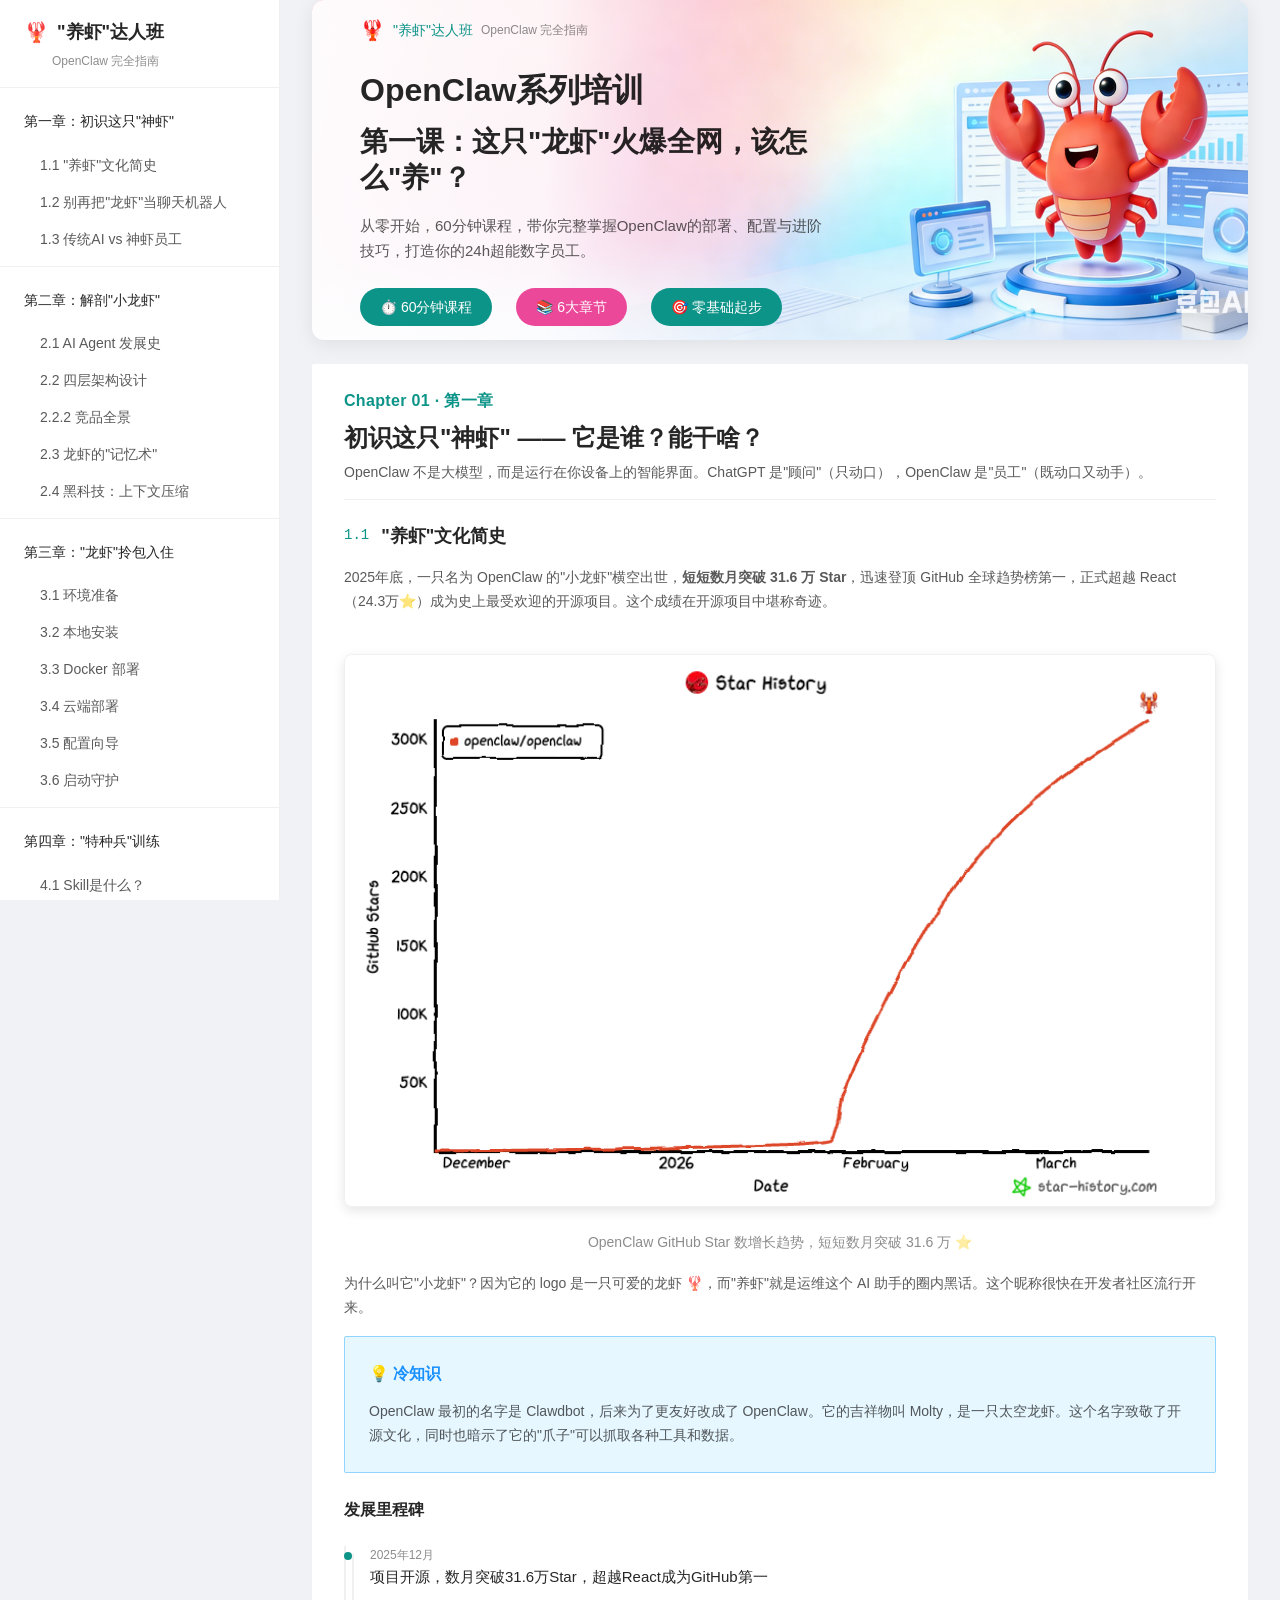
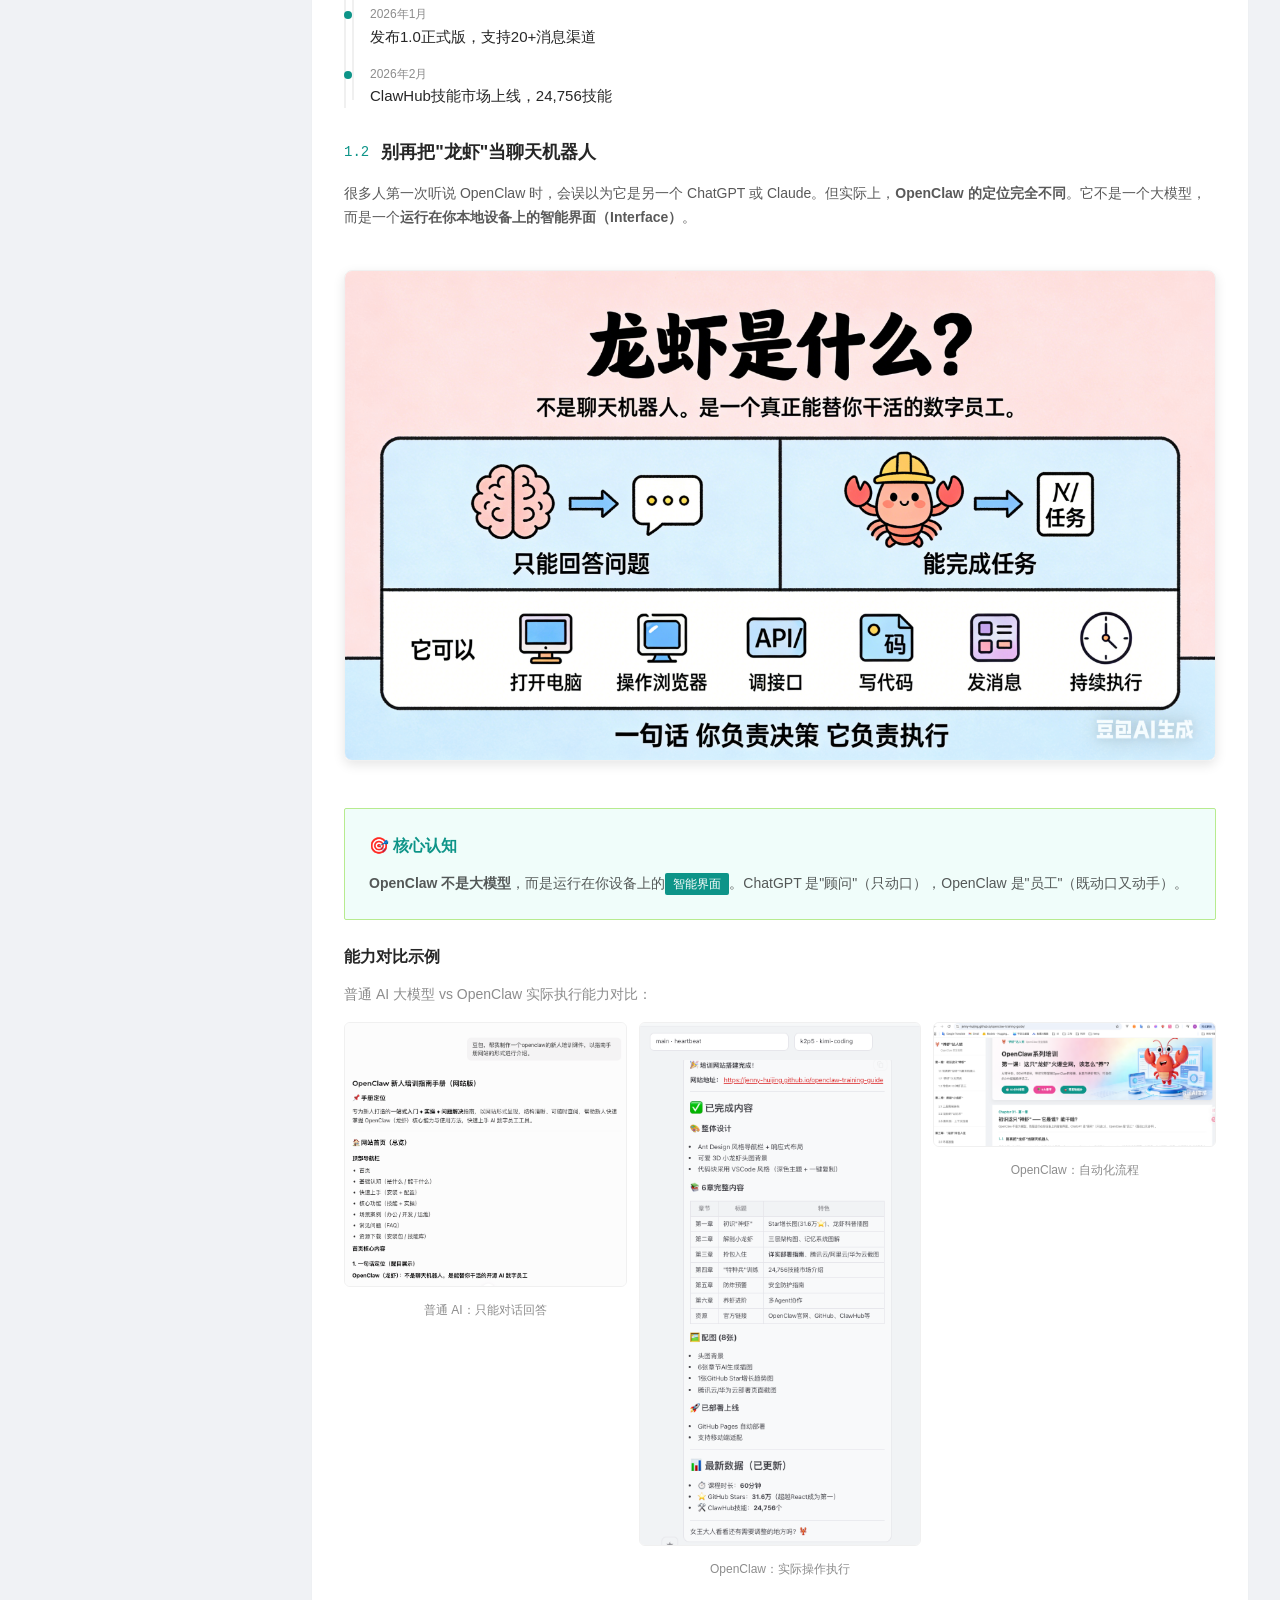
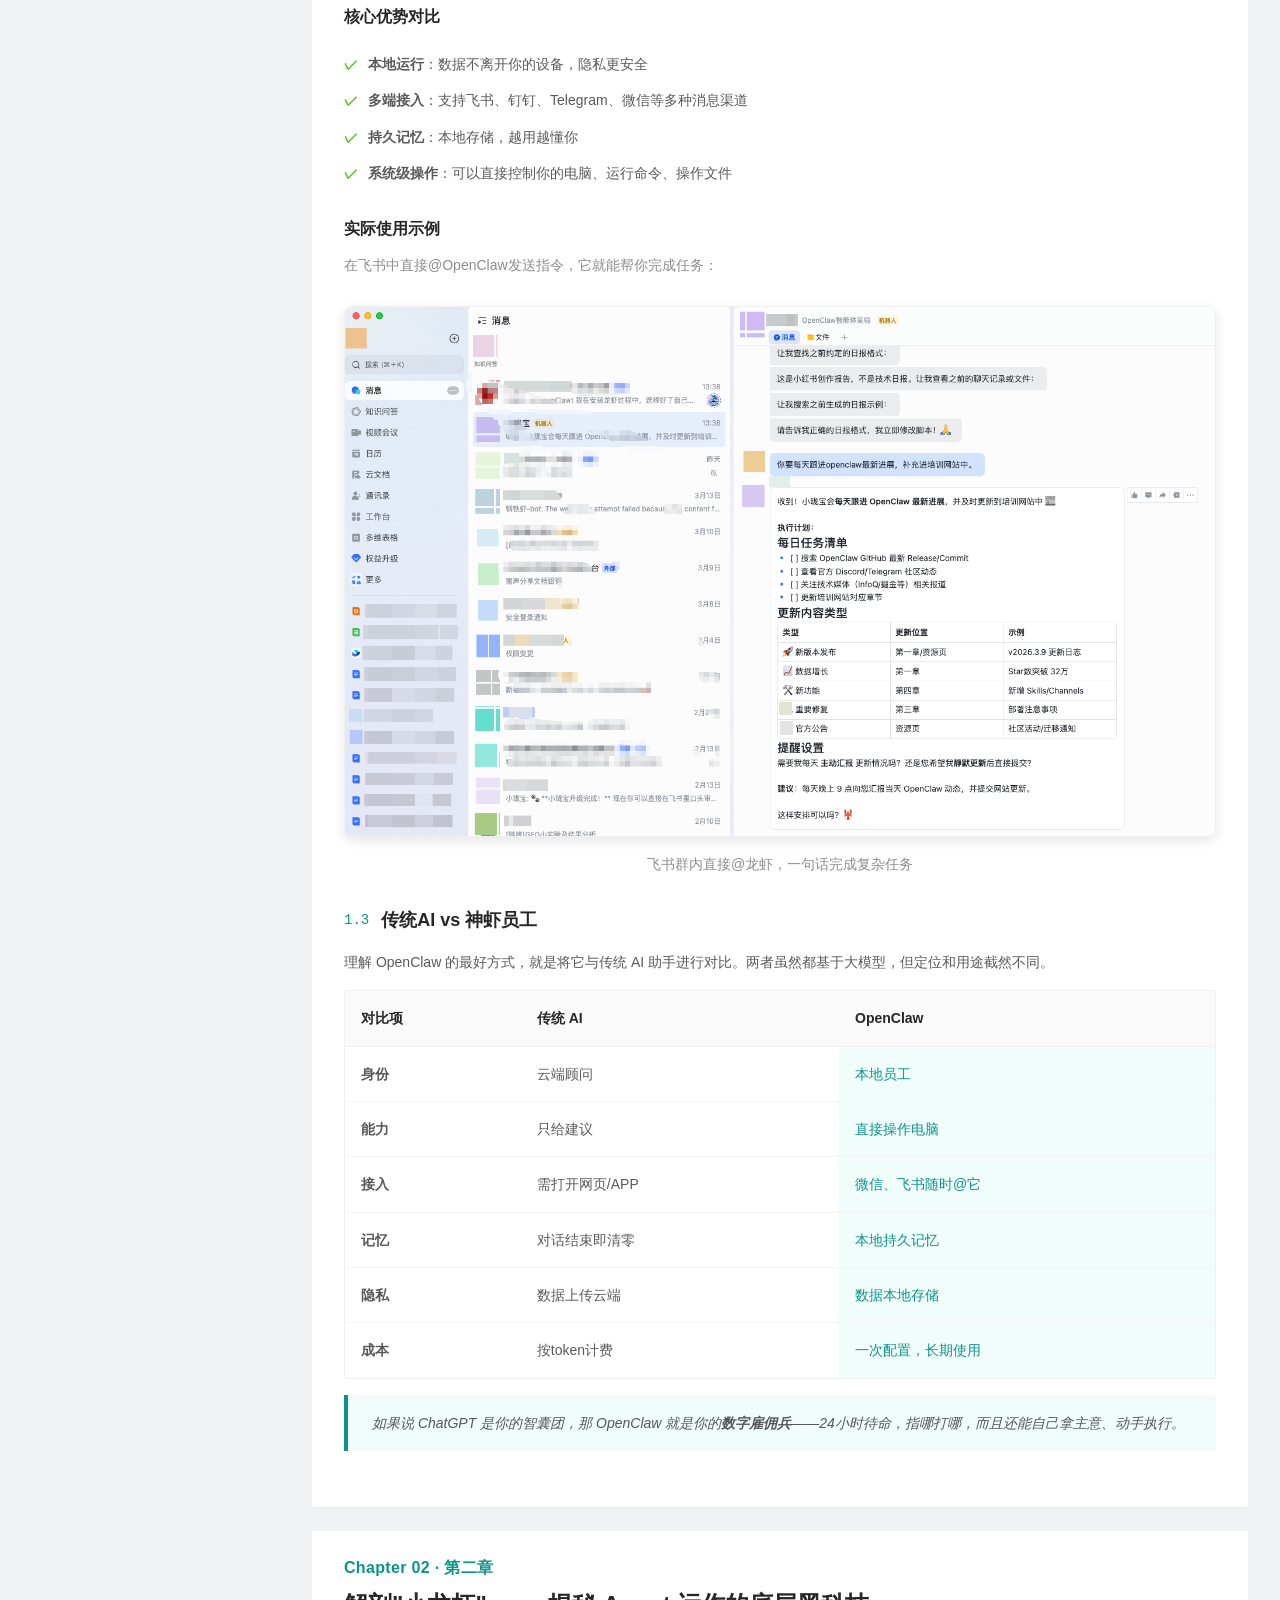
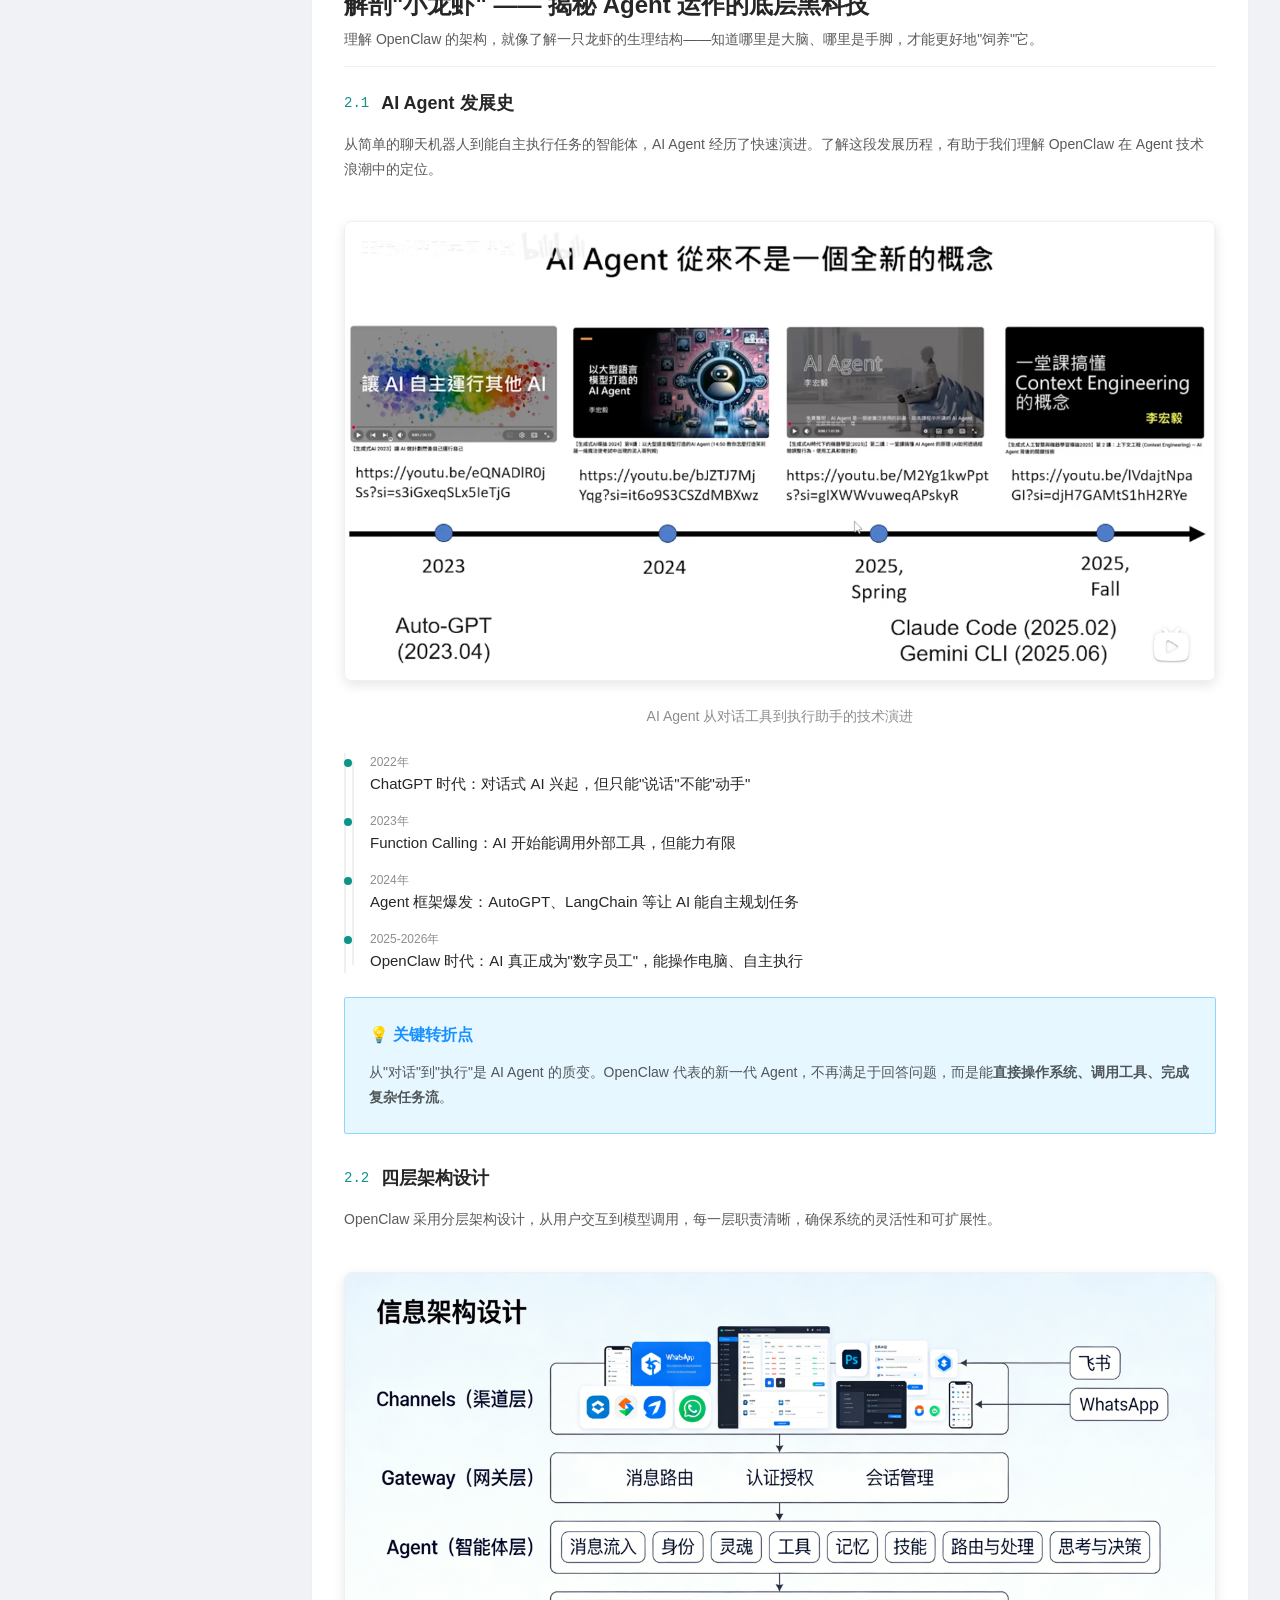
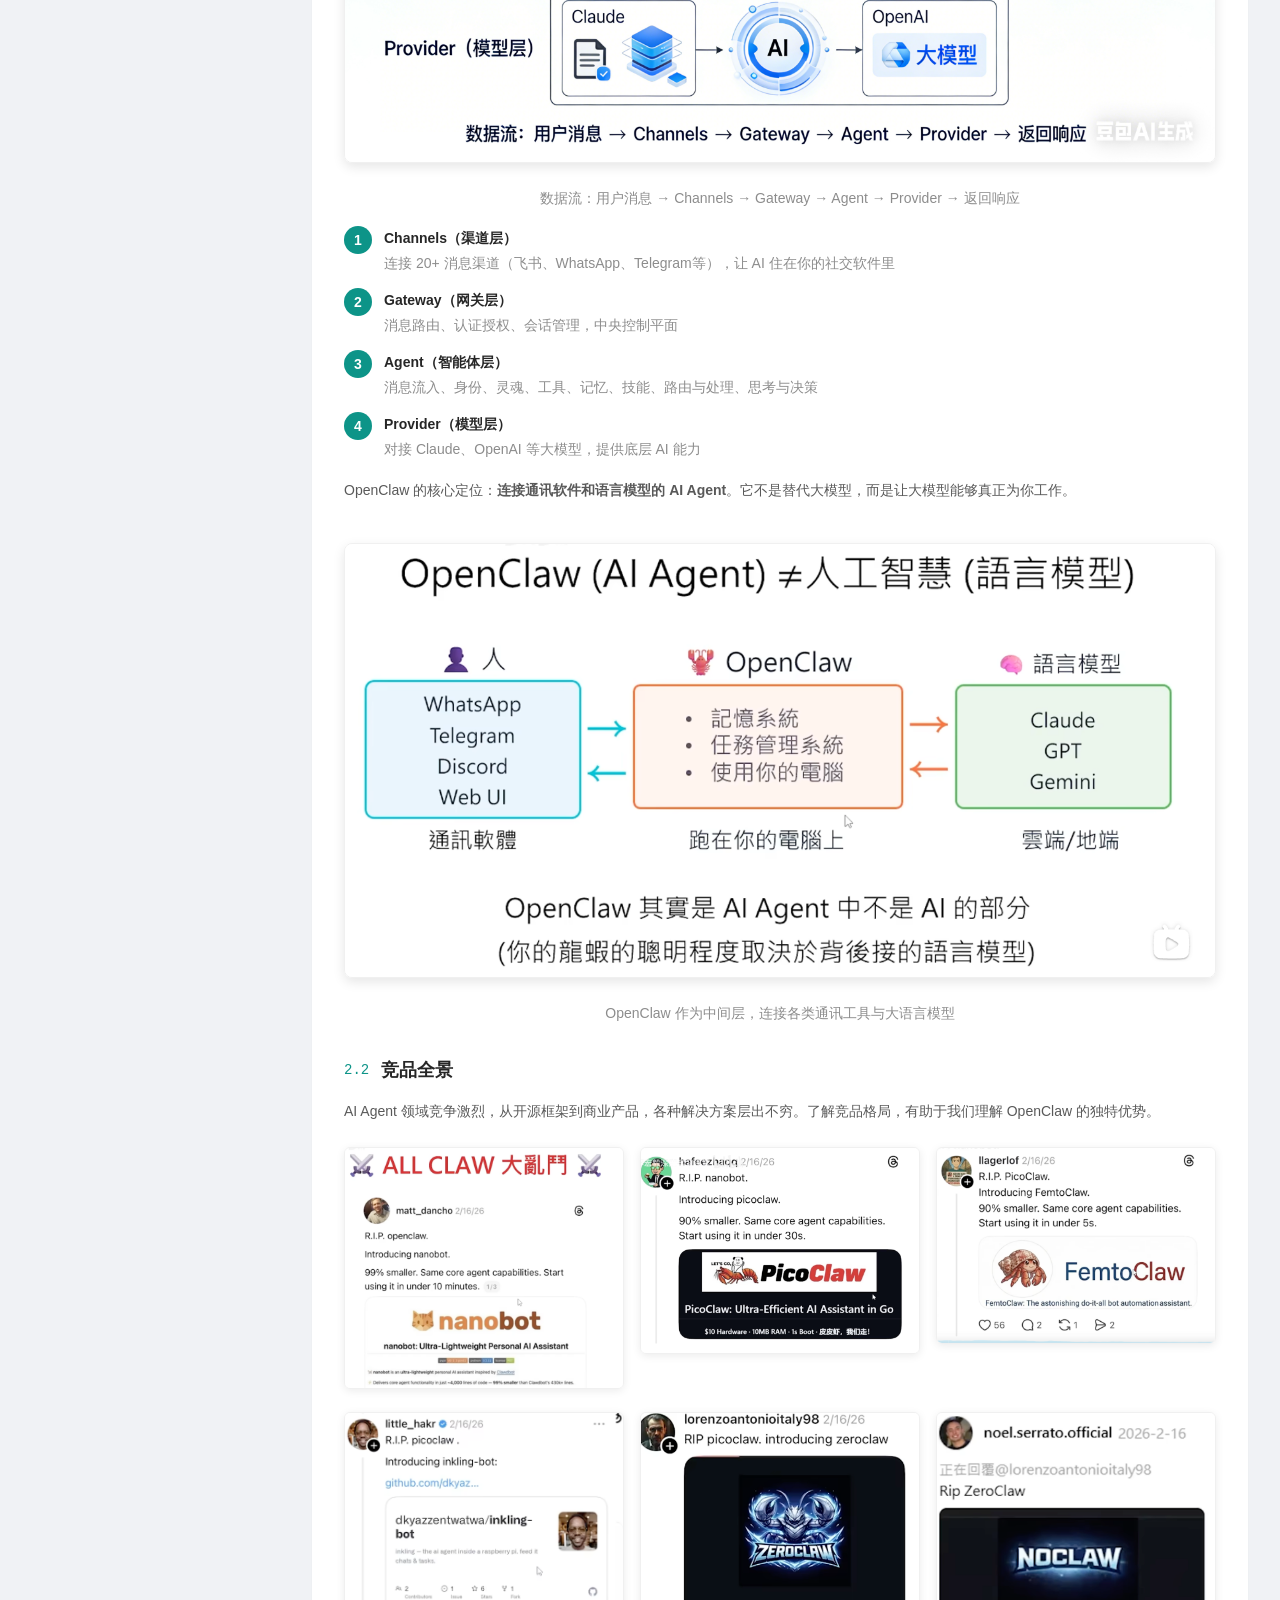
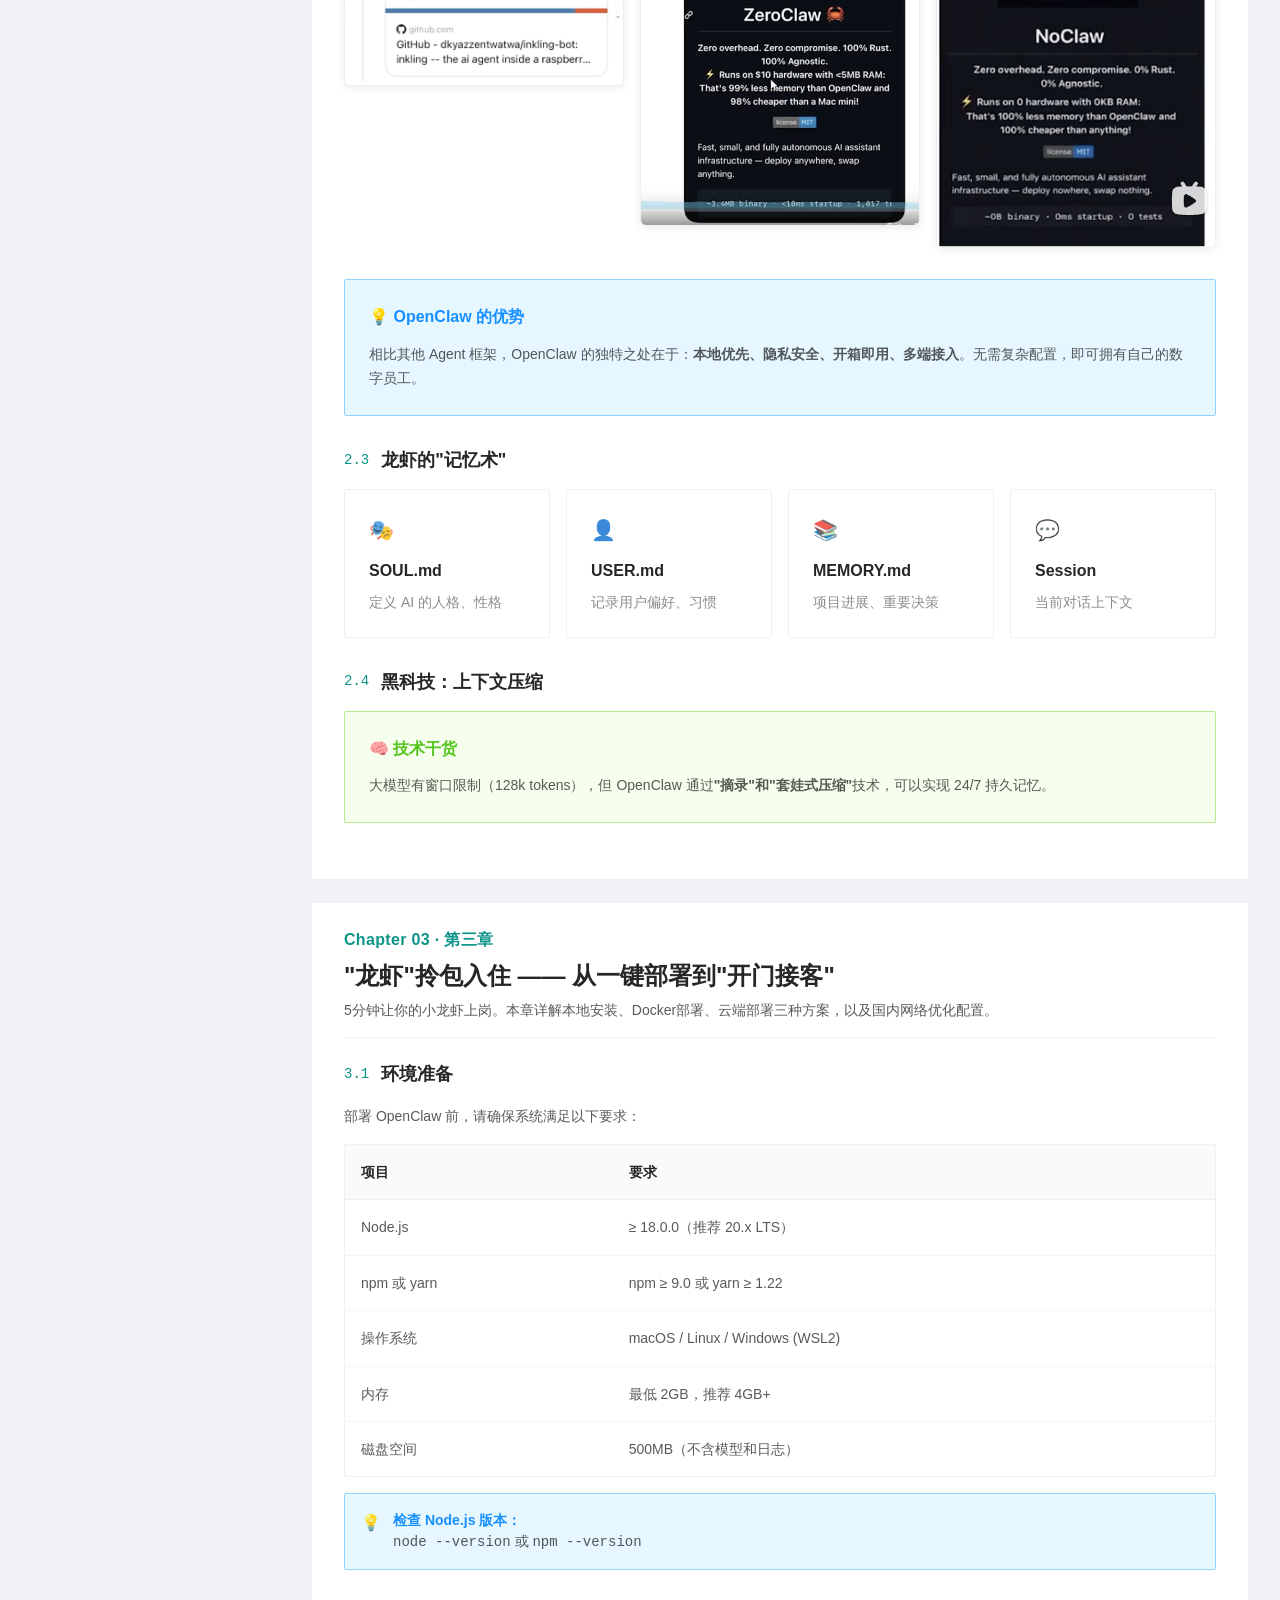
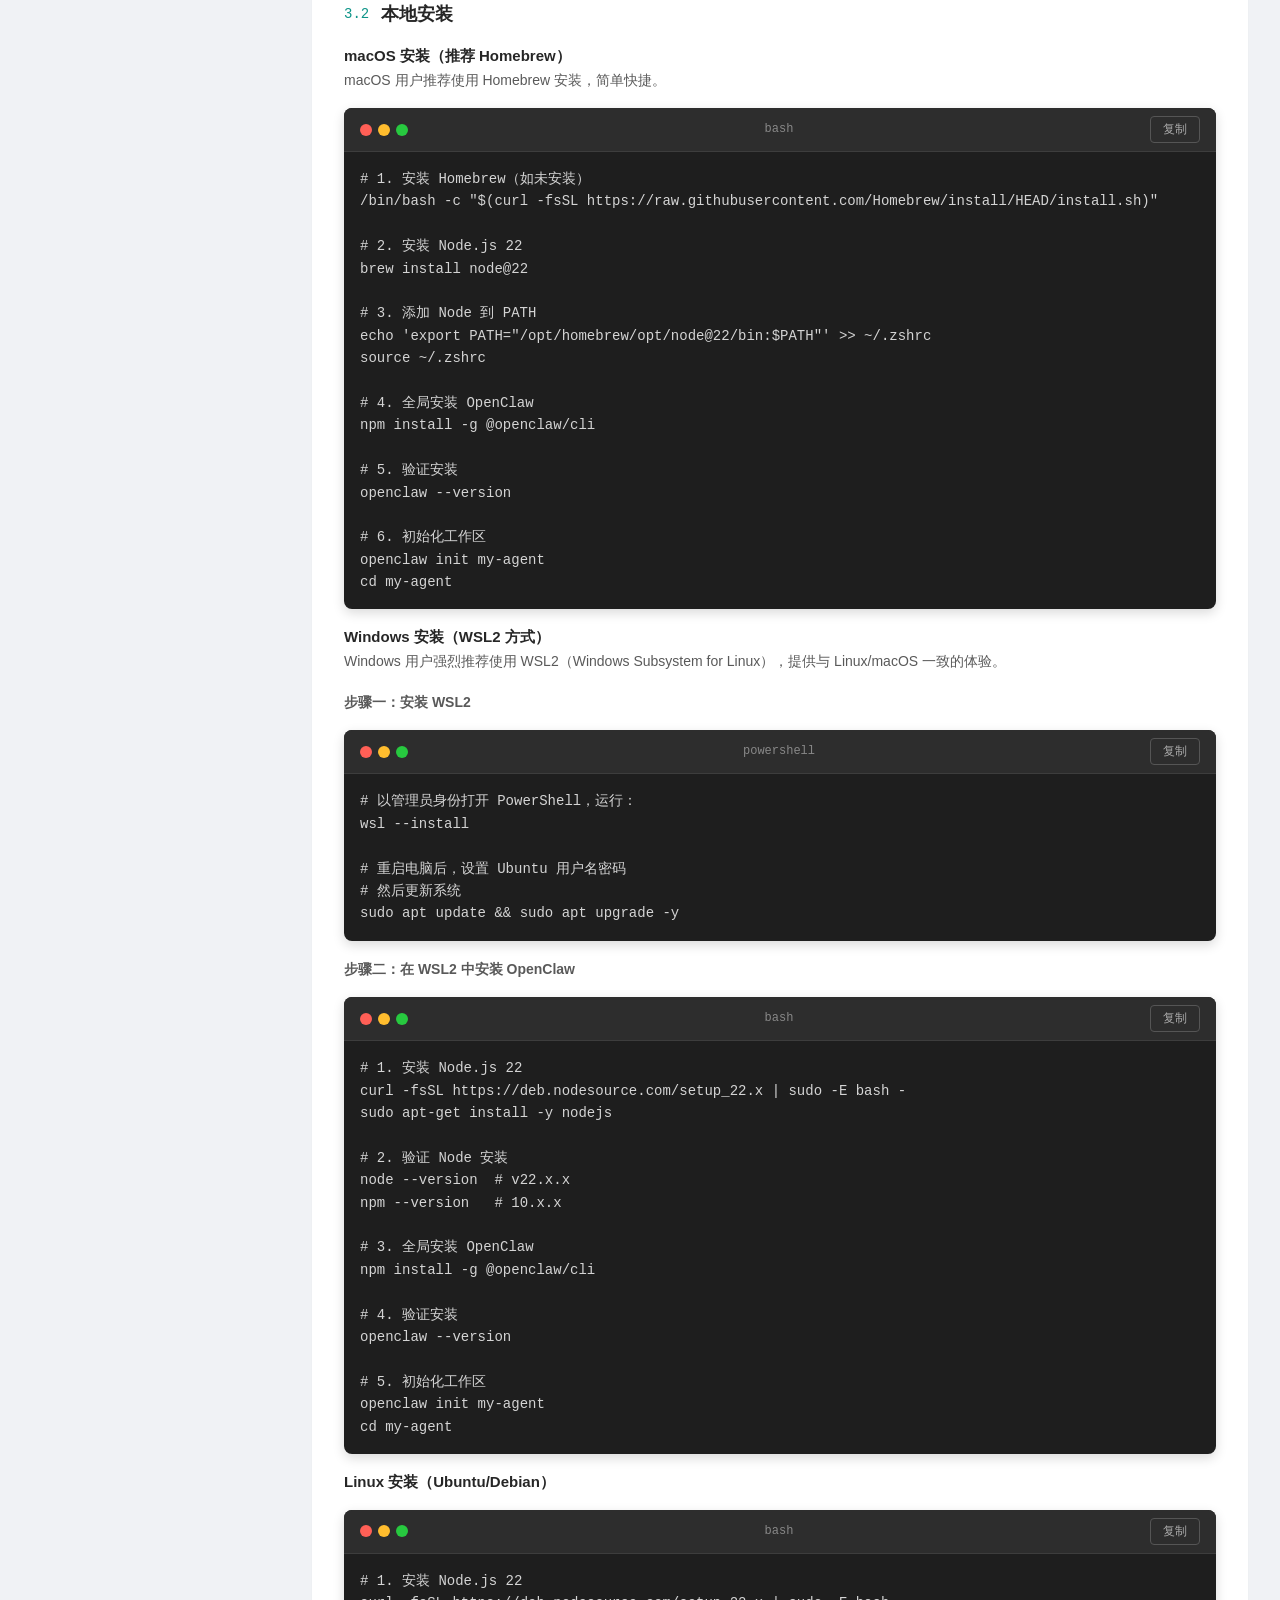
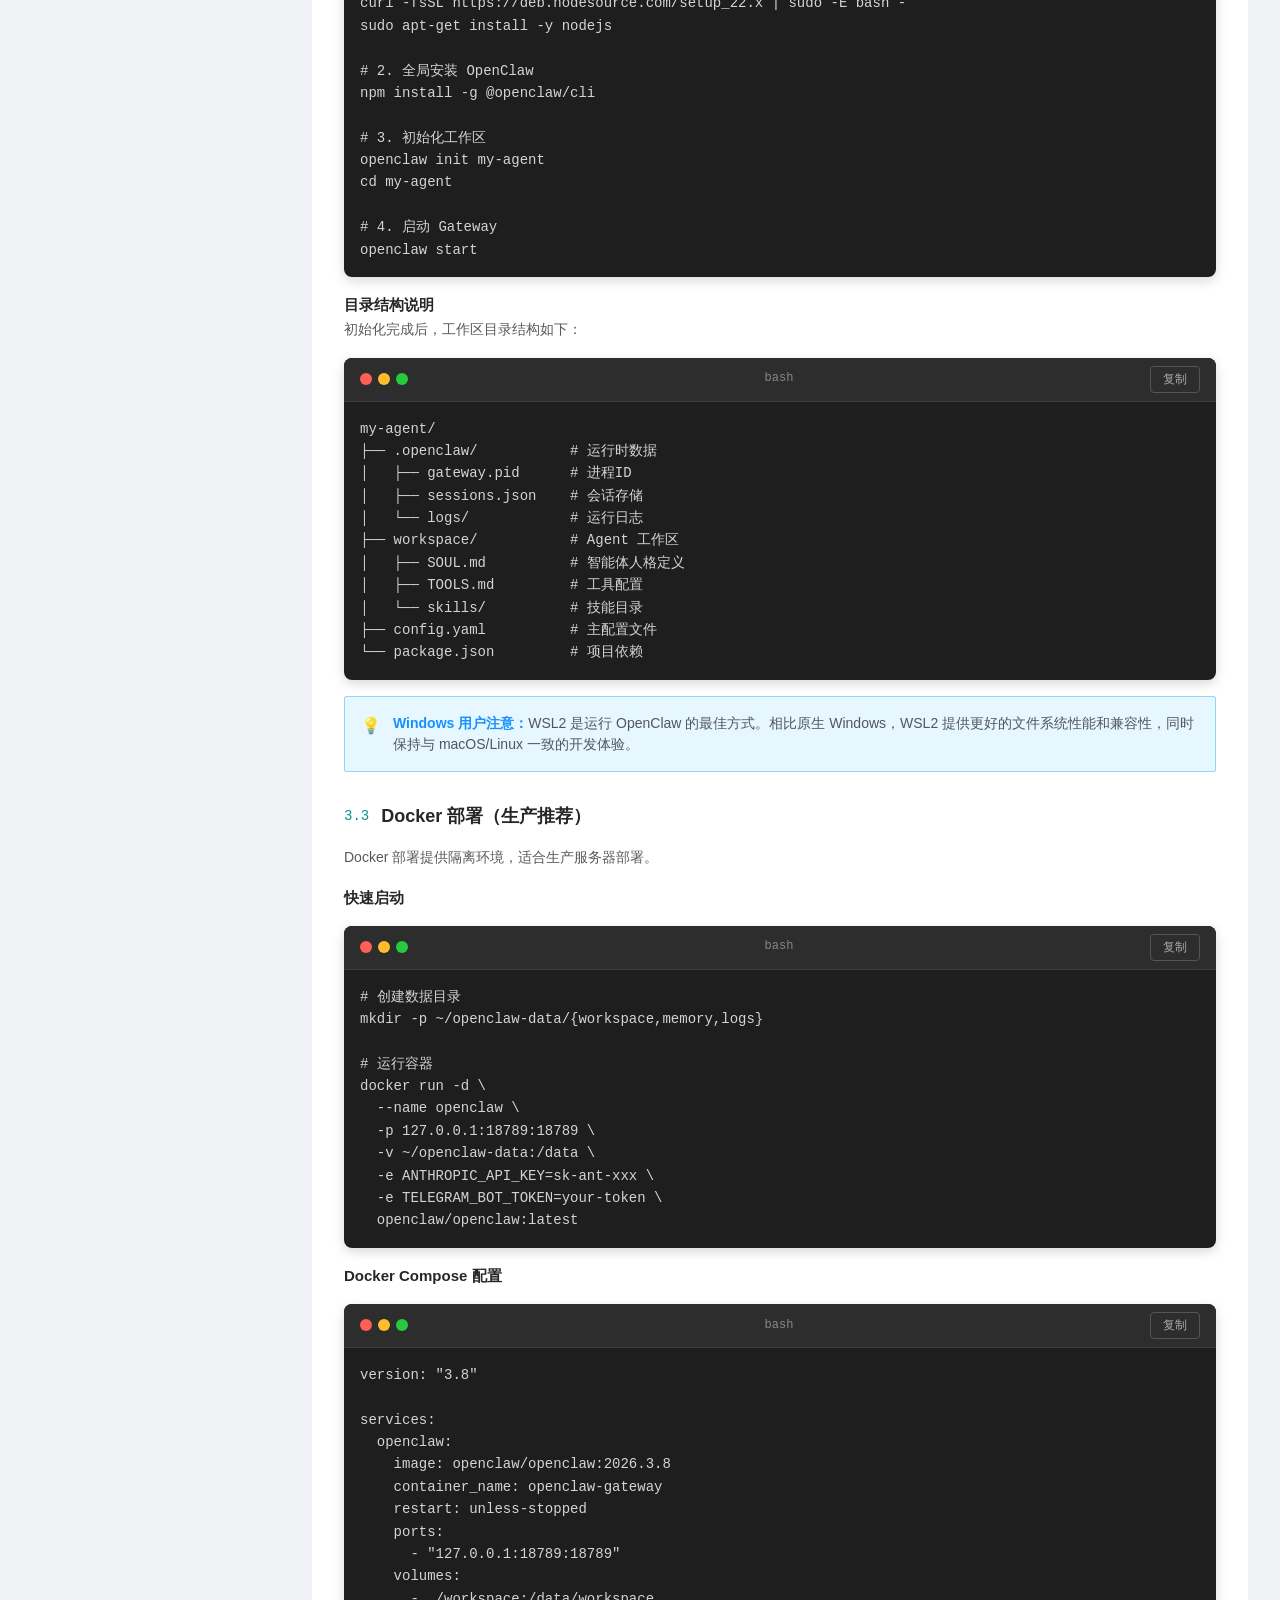
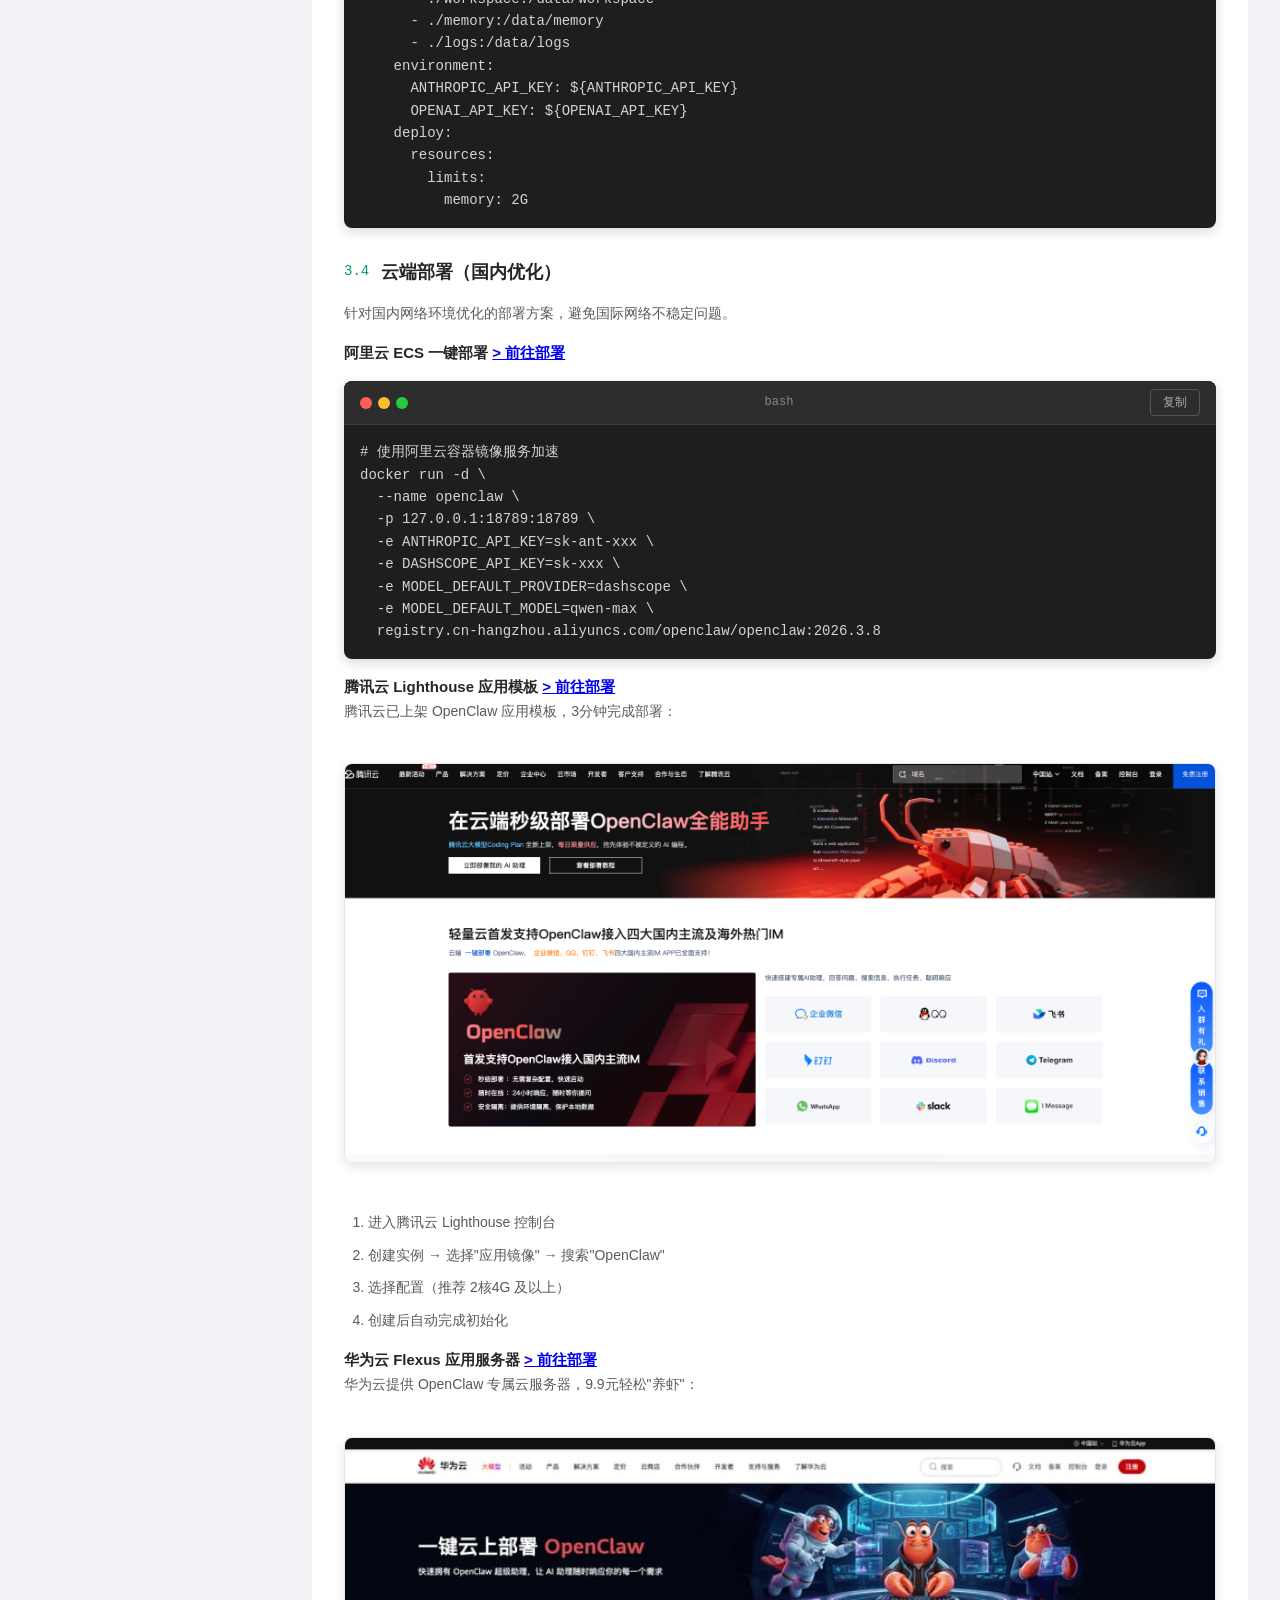
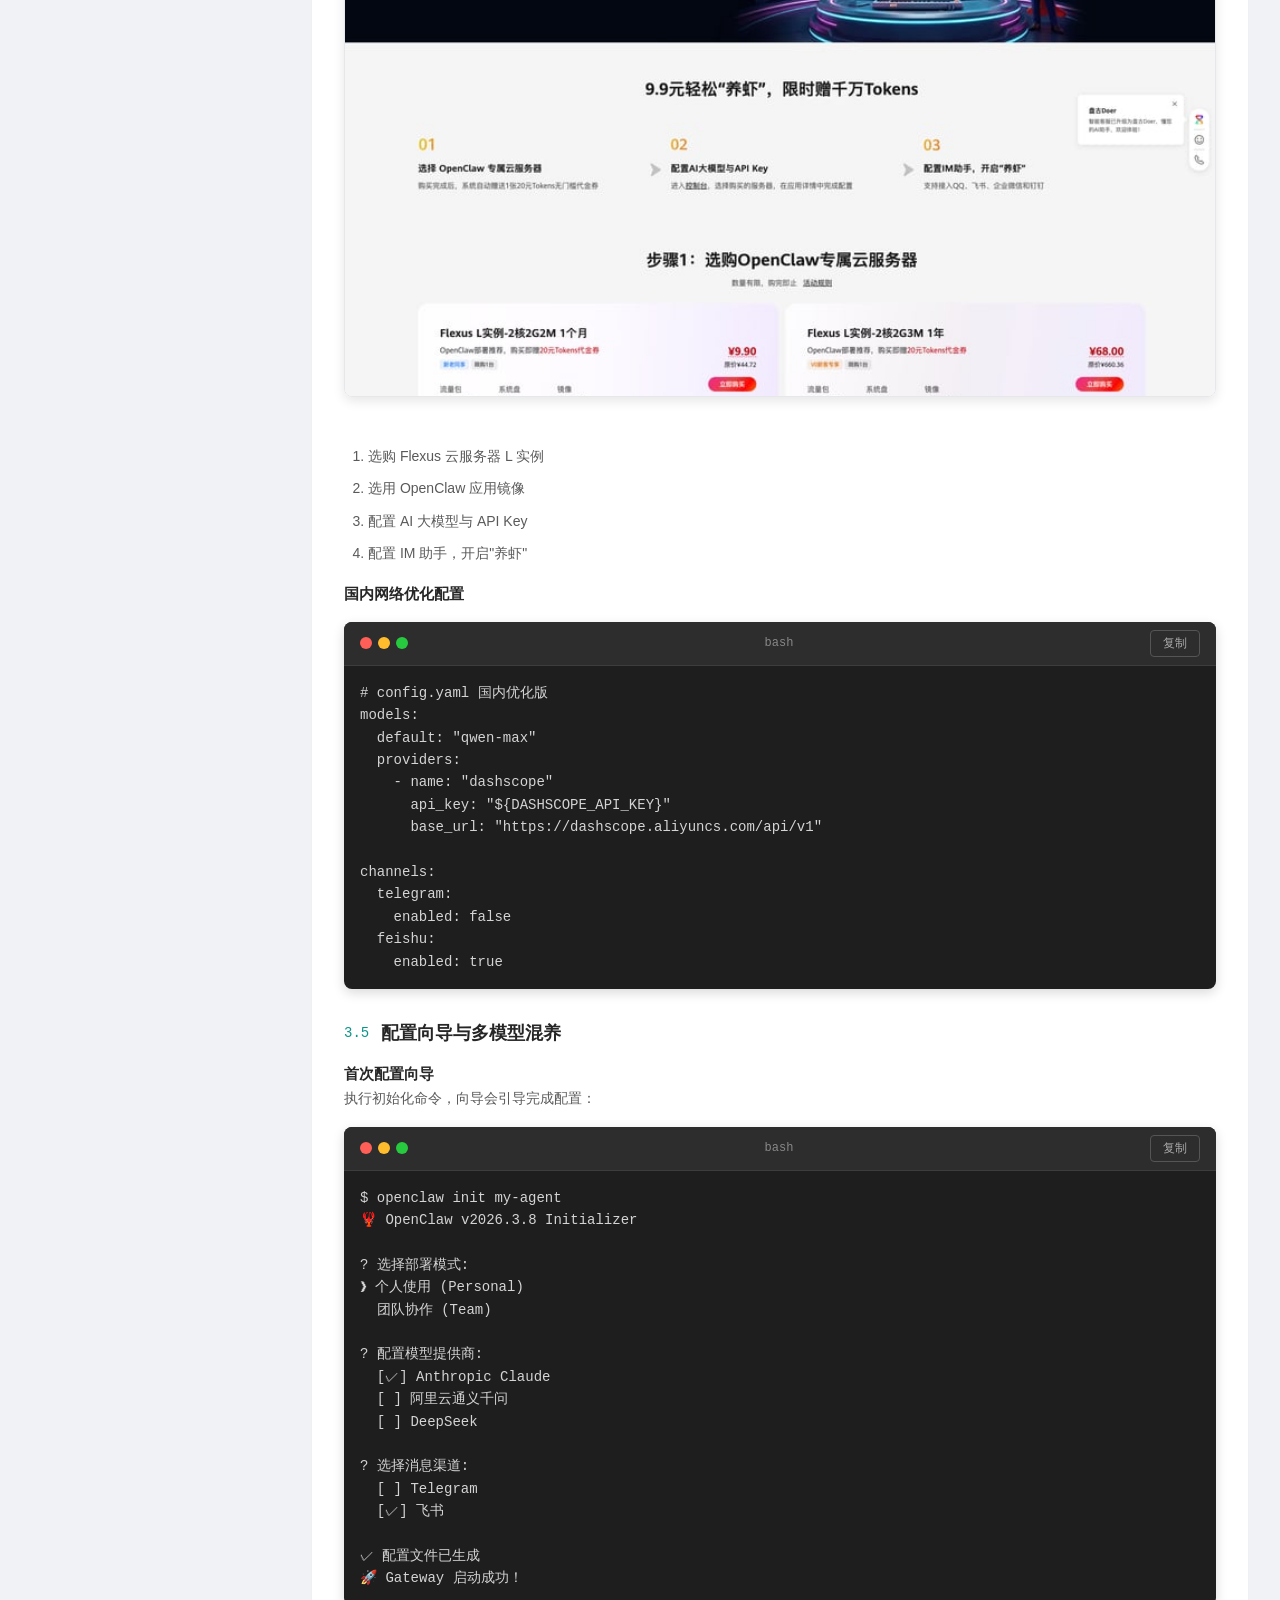
==== index.html @ be7040c2 "style: 移除多余的'OpenClaw 是什么？'小标题" ====
<!DOCTYPE html>
<html lang="zh-CN">
<head>
    <meta http-equiv="Content-Type" content="text/html; charset=UTF-8">
    <meta name="viewport" content="width=device-width, initial-scale=1.0">
    <link rel="stylesheet" href="assets/css/style.css">
    <title>养虾达人速成班 - OpenClaw 完全指南</title>
</head>
<body>
    <!-- 左侧导航 -->
    <aside class="sidebar">
        <div class="sidebar-header">
            <div class="sidebar-brand">
                <a href="#top" style="display: flex; align-items: center; gap: 8px; text-decoration: none; color: inherit;">
                    <span class="sidebar-brand-icon">🦞</span>
                    "养虾"达人班
                </a>
            </div>
            <div class="sidebar-desc">OpenClaw 完全指南</div>
        </div>
        
        <nav class="nav">
            <div class="nav-section"><ul class="nav-list"><li class="nav-item"><a href="#chapter1" class="nav-link nav-chapter">第一章：初识这只"神虾"</a></li><li class="nav-item"><a href="#ch1-1" class="nav-link subsection">1.1 "养虾"文化简史</a></li><li class="nav-item"><a href="#ch1-2" class="nav-link subsection">1.2 别再把"龙虾"当聊天机器人</a></li><li class="nav-item"><a href="#ch1-3" class="nav-link subsection">1.3 传统AI vs 神虾员工</a></li></ul></div>
            
            <div class="nav-section">
                <ul class="nav-list">
                    <li class="nav-item">
                        <a href="#chapter2" class="nav-link nav-chapter">第二章：解剖"小龙虾"</a>
                    <li class="nav-item"><a href="#ch2-1" class="nav-link subsection">2.1 AI Agent 发展史</a></li>
                    <li class="nav-item"><a href="#ch2-2" class="nav-link subsection">2.2 四层架构设计</a></li>
                    <li class="nav-item"><a href="#ch2-2-2" class="nav-link subsection">2.2.2 竞品全景</a></li>
                    <li class="nav-item"><a href="#ch2-3" class="nav-link subsection">2.3 龙虾的"记忆术"</a></li>
                    <li class="nav-item"><a href="#ch2-4" class="nav-link subsection">2.4 黑科技：上下文压缩</a></li>
                </ul>
            </div>
            
            <div class="nav-section">
                <ul class="nav-list">
                    <li class="nav-item">
                        <a href="#chapter3" class="nav-link nav-chapter">第三章："龙虾"拎包入住</a>
                    </li>
                    <li class="nav-item"><a href="#ch3-1" class="nav-link subsection">3.1 环境准备</a></li>
                    <li class="nav-item"><a href="#ch3-2" class="nav-link subsection">3.2 本地安装</a></li>
                    <li class="nav-item"><a href="#ch3-3" class="nav-link subsection">3.3 Docker 部署</a></li>
                    <li class="nav-item"><a href="#ch3-4" class="nav-link subsection">3.4 云端部署</a></li>
                    <li class="nav-item"><a href="#ch3-5" class="nav-link subsection">3.5 配置向导</a></li>
                    <li class="nav-item"><a href="#ch3-6" class="nav-link subsection">3.6 启动守护</a></li>
                </ul>
            </div>
            
            <div class="nav-section">
                <ul class="nav-list">
                    <li class="nav-item">
                        <a href="#chapter4" class="nav-link nav-chapter">第四章："特种兵"训练</a>
                    </li>
                    <li class="nav-item"><a href="#ch4-1" class="nav-link subsection">4.1 Skill是什么？</a></li>
                    <li class="nav-item"><a href="#ch4-2" class="nav-link subsection">4.2 热门Skill推荐</a></li>
                    <li class="nav-item"><a href="#ch4-3" class="nav-link subsection">4.3 Skill开发教程</a></li>
                    <li class="nav-item"><a href="#ch4-4" class="nav-link subsection">4.4 心跳机制详解</a></li>
                    <li class="nav-item"><a href="#ch4-5" class="nav-link subsection">4.5 ClawHub淘金</a></li>
                </ul>
            </div>
            
            <div class="nav-section">
                <ul class="nav-list">
                    <li class="nav-item">
                        <a href="#chapter5" class="nav-link nav-chapter">第五章：防炸预警</a>
                    </li>
                    <li class="nav-item"><a href="#ch5-1" class="nav-link subsection">5.1 $1,100的恐怖故事</a></li>
                    <li class="nav-item"><a href="#ch5-2" class="nav-link subsection">5.2 成本控制策略</a></li>
                    <li class="nav-item"><a href="#ch5-3" class="nav-link subsection">5.3 权限隔离实践</a></li>
                    <li class="nav-item"><a href="#ch5-4" class="nav-link subsection">5.4 安全案例分析</a></li>
                    <li class="nav-item"><a href="#ch5-5" class="nav-link subsection">5.5 警惕恶意技能</a></li>
                </ul>
            </div>
            
            <div class="nav-section">
                <ul class="nav-list">
                    <li class="nav-item">
                        <a href="#chapter6" class="nav-link nav-chapter">第六章：养虾进阶</a>
                    </li>
                    <li class="nav-item"><a href="#ch6-1" class="nav-link subsection">6.1 多Agent协作</a></li>
                    <li class="nav-item"><a href="#ch6-2" class="nav-link subsection">6.2 金融场景实战</a></li>
                    <li class="nav-item"><a href="#ch6-3" class="nav-link subsection">6.3 内容创作场景</a></li>
                    <li class="nav-item"><a href="#ch6-4" class="nav-link subsection">6.4 生活助手场景</a></li>
                    <li class="nav-item"><a href="#ch6-5" class="nav-link subsection">6.5 未来已来</a></li>
                </ul>
            </div>
        </nav>
    </aside>
    
    <!-- 主内容 -->
    <main class="main-content">
        
        <div class="content-wrapper">
            
            <header class="page-header" id="top">
                <div class="page-header-content">
                    <div class="page-logo">
                        <span class="page-logo-icon">🦞</span>
                        <span>"养虾"达人班</span>
                        <span class="page-logo-sub">OpenClaw 完全指南</span>
                    </div>
                    <h1 class="page-title">OpenClaw系列培训</h1>
                    <h2 class="page-subtitle-main">第一课：这只"龙虾"火爆全网，该怎么"养"？</h2>
                    <p class="page-desc">从零开始，60分钟课程，带你完整掌握OpenClaw的部署、配置与进阶技巧，打造你的24h超能数字员工。</p>
                    <div class="page-meta">
                        <span>⏱️ 60分钟课程</span>
                        <span>📚 6大章节</span>
                        <span>🎯 零基础起步</span>
                    </div>
                </div>
            </header>
            
            
            <!-- 第一章 -->
            <article class="chapter" id="chapter1">
                <header class="chapter-header">
                    <span class="chapter-label">Chapter 01 · 第一章</span>
                    <h2 class="chapter-title">初识这只"神虾" —— 它是谁？能干啥？</h2>
                    <p class="chapter-desc">OpenClaw 不是大模型，而是运行在你设备上的智能界面。ChatGPT 是"顾问"（只动口），OpenClaw 是"员工"（既动口又动手）。</p>
                </header>
                
                <section class="section" id="ch1-1">
                    <h3 class="section-title">
                        <span class="section-number">1.1</span>
                        "养虾"文化简史
                    </h3>
                    <div class="section-content">
                        <p>2025年底，一只名为 OpenClaw 的"小龙虾"横空出世，<strong>短短数月突破 31.6 万 Star</strong>，迅速登顶 GitHub 全球趋势榜第一，正式超越 React（24.3万⭐）成为史上最受欢迎的开源项目。这个成绩在开源项目中堪称奇迹。</p>
                        
                        <img src="images/chapter1-star-count.png" alt="OpenClaw GitHub Star 数增长趋势" class="content-img" loading="lazy" style="margin: 1.5rem 0; border-radius: 8px; box-shadow: 0 4px 12px rgba(0,0,0,0.1);">
                        <p style="font-size: 0.875rem; color: var(--text-muted); text-align: center; margin-top: -0.5rem;">OpenClaw GitHub Star 数增长趋势，短短数月突破 31.6 万 ⭐</p>
                        
                        <p>为什么叫它"小龙虾"？因为它的 logo 是一只可爱的龙虾 🦞，而"养虾"就是运维这个 AI 助手的圈内黑话。这个昵称很快在开发者社区流行开来。</p>
                        
                        <div class="card card-info">
                            <div class="card-title">💡 冷知识</div>
                            <p>OpenClaw 最初的名字是 Clawdbot，后来为了更友好改成了 OpenClaw。它的吉祥物叫 Molty，是一只太空龙虾。这个名字致敬了开源文化，同时也暗示了它的"爪子"可以抓取各种工具和数据。</p>
                        </div>
                        
                        <h4 style="font-size: 1rem; font-weight: 600; margin: 1.5rem 0 0.75rem; color: var(--text-primary);">发展里程碑</h4>
                        <div class="timeline" style="margin: 1.5rem 0; padding-left: 1.5rem; border-left: 2px solid var(--border);">
                            <div style="margin-bottom: 1rem; position: relative;">
                                <div style="position: absolute; left: -1.625rem; width: 8px; height: 8px; background: var(--primary); border-radius: 50%; top: 0.375rem;"></div>
                                <div style="font-size: 0.75rem; color: var(--text-muted);">2025年12月</div>
                                <div style="font-weight: 500;">项目开源，数月突破31.6万Star，超越React成为GitHub第一</div>
                            </div>
                            <div style="margin-bottom: 1rem; position: relative;">
                                <div style="position: absolute; left: -1.625rem; width: 8px; height: 8px; background: var(--primary); border-radius: 50%; top: 0.375rem;"></div>
                                <div style="font-size: 0.75rem; color: var(--text-muted);">2026年1月</div>
                                <div style="font-weight: 500;">发布1.0正式版，支持20+消息渠道</div>
                            </div>
                            <div style="position: relative;">
                                <div style="position: absolute; left: -1.625rem; width: 8px; height: 8px; background: var(--primary); border-radius: 50%; top: 0.375rem;"></div>
                                <div style="font-size: 0.75rem; color: var(--text-muted);">2026年2月</div>
                                <div style="font-weight: 500;">ClawHub技能市场上线，24,756技能</div>
                            </div>
                        </div>
                    </div>
                </section>
                
                <section class="section" id="ch1-2">
                    <h3 class="section-title">
                        <span class="section-number">1.2</span>
                        别再把"龙虾"当聊天机器人
                    </h3>
                    <div class="section-content">
                        <p>很多人第一次听说 OpenClaw 时，会误以为它是另一个 ChatGPT 或 Claude。但实际上，<strong>OpenClaw 的定位完全不同</strong>。它不是一个大模型，而是一个<strong>运行在你本地设备上的智能界面（Interface）</strong>。</p>
                        
                        <img src="images/chapter1-lobster-info.png" alt="OpenClaw架构图" class="content-img" style="margin: 1.5rem 0; border-radius: 8px; box-shadow: 0 4px 12px rgba(0,0,0,0.1);">
                        
                        <div class="card card-primary">
                            <div class="card-title">🎯 核心认知</div>
                            <p><strong>OpenClaw 不是大模型</strong>，而是运行在你设备上的<span class="badge">智能界面</span>。ChatGPT 是"顾问"（只动口），OpenClaw 是"员工"（既动口又动手）。</p>
                        </div>
                        
                        <h4 style="font-size: 1rem; font-weight: 600; margin: 1.5rem 0 0.75rem; color: var(--text-primary);">能力对比示例</h4>
                        <p style="font-size: 0.875rem; color: var(--text-muted); margin-bottom: 0.75rem;">普通 AI 大模型 vs OpenClaw 实际执行能力对比：</p>
                        <div class="img-grid" style="grid-template-columns: repeat(3, 1fr); gap: 12px; margin: 1rem 0;">
                            <div style="text-align: center;">
                                <img src="images/doubao-demo.png" alt="普通AI对话示例" style="width: 100%; border-radius: 6px; border: 1px solid var(--border);" loading="lazy">
                                <p style="font-size: 0.75rem; color: var(--text-muted); margin-top: 6px;">普通 AI：只能对话回答</p>
                            </div>
                            <div style="text-align: center;">
                                <img src="images/website-demo.png" alt="OpenClaw操作示例1" style="width: 100%; border-radius: 6px; border: 1px solid var(--border);" loading="lazy">
                                <p style="font-size: 0.75rem; color: var(--text-muted); margin-top: 6px;">OpenClaw：实际操作执行</p>
                            </div>
                            <div style="text-align: center;">
                                <img src="images/website-demo2.png" alt="OpenClaw操作示例2" style="width: 100%; border-radius: 6px; border: 1px solid var(--border);" loading="lazy">
                                <p style="font-size: 0.75rem; color: var(--text-muted); margin-top: 6px;">OpenClaw：自动化流程</p>
                            </div>
                        </div>
                        
                        <h4 style="font-size: 1rem; font-weight: 600; margin: 1.5rem 0 0.75rem; color: var(--text-primary);">核心优势对比</h4>
                        <ul class="list-check">
                            <li><strong>本地运行</strong>：数据不离开你的设备，隐私更安全</li>
                            <li><strong>多端接入</strong>：支持飞书、钉钉、Telegram、微信等多种消息渠道</li>
                            <li><strong>持久记忆</strong>：本地存储，越用越懂你</li>
                            <li><strong>系统级操作</strong>：可以直接控制你的电脑、运行命令、操作文件</li>
                        </ul>
                        
                        <h4 style="font-size: 1rem; font-weight: 600; margin: 1.5rem 0 0.75rem; color: var(--text-primary);">实际使用示例</h4>
                        <p style="font-size: 0.875rem; color: var(--text-muted); margin-bottom: 0.75rem;">在飞书中直接@OpenClaw发送指令，它就能帮你完成任务：</p>
                        <img src="images/feishu-bot-demo.png" alt="飞书中使用OpenClaw示例" class="content-img" loading="lazy" style="margin: 1rem 0; border-radius: 8px; border: 1px solid var(--border); box-shadow: 0 4px 12px rgba(0,0,0,0.1);">
                        <p style="font-size: 0.875rem; color: var(--text-muted); text-align: center; margin-top: -0.5rem;">飞书群内直接@龙虾，一句话完成复杂任务</p>
                    </div>
                </section>
                
                <section class="section" id="ch1-3">
                    <h3 class="section-title">
                        <span class="section-number">1.3</span>
                        传统AI vs 神虾员工
                    </h3>
                    <div class="section-content">
                        <p>理解 OpenClaw 的最好方式，就是将它与传统 AI 助手进行对比。两者虽然都基于大模型，但定位和用途截然不同。</p>
                        
                        <div class="table-wrap">
                            <table>
                                <tbody><tr>
                                    <th>对比项</th>
                                    <th>传统 AI</th>
                                    <th>OpenClaw</th>
                                </tr>
                                <tr>
                                    <td><strong>身份</strong></td>
                                    <td>云端顾问</td>
                                    <td class="highlight">本地员工</td>
                                </tr>
                                <tr>
                                    <td><strong>能力</strong></td>
                                    <td>只给建议</td>
                                    <td class="highlight">直接操作电脑</td>
                                </tr>
                                <tr>
                                    <td><strong>接入</strong></td>
                                    <td>需打开网页/APP</td>
                                    <td class="highlight">微信、飞书随时@它</td>
                                </tr>
                                <tr>
                                    <td><strong>记忆</strong></td>
                                    <td>对话结束即清零</td>
                                    <td class="highlight">本地持久记忆</td>
                                </tr>
                                <tr>
                                    <td><strong>隐私</strong></td>
                                    <td>数据上传云端</td>
                                    <td class="highlight">数据本地存储</td>
                                </tr>
                                <tr>
                                    <td><strong>成本</strong></td>
                                    <td>按token计费</td>
                                    <td class="highlight">一次配置，长期使用</td>
                                </tr>
                            </tbody></table>
                        </div>
                        
                        <blockquote>
                            <p>如果说 ChatGPT 是你的智囊团，那 OpenClaw 就是你的<strong>数字雇佣兵</strong>——24小时待命，指哪打哪，而且还能自己拿主意、动手执行。</p>
                        </blockquote>
                    </div>
                </section>
            </article>
            
            
            <!-- 第二章 -->
            <article class="chapter" id="chapter2">
                <header class="chapter-header">
                    <span class="chapter-label">Chapter 02 · 第二章</span>
                    <h2 class="chapter-title">解剖"小龙虾" —— 揭秘 Agent 运作的底层黑科技</h2>
                    <p class="chapter-desc">理解 OpenClaw 的架构，就像了解一只龙虾的生理结构——知道哪里是大脑、哪里是手脚，才能更好地"饲养"它。</p>
                </header>
                
                <section class="section" id="ch2-1">
                    <h3 class="section-title">
                        <span class="section-number">2.1</span>
                        AI Agent 发展史
                    </h3>
                    <div class="section-content">
                        <p>从简单的聊天机器人到能自主执行任务的智能体，AI Agent 经历了快速演进。了解这段发展历程，有助于我们理解 OpenClaw 在 Agent 技术浪潮中的定位。</p>
                        
                        <img src="images/AIAgent-history.png" alt="AI Agent 发展历程" class="content-img" loading="lazy" style="margin: 1.5rem 0; border-radius: 8px; box-shadow: 0 4px 12px rgba(0,0,0,0.1);">
                        <p style="font-size: 0.875rem; color: var(--text-muted); text-align: center; margin-top: -0.5rem;">AI Agent 从对话工具到执行助手的技术演进</p>
                        
                        <div class="timeline" style="margin: 1.5rem 0; padding-left: 1.5rem; border-left: 2px solid var(--border);">
                            <div style="margin-bottom: 1rem; position: relative;">
                                <div style="position: absolute; left: -1.625rem; width: 8px; height: 8px; background: var(--primary); border-radius: 50%; top: 0.375rem;"></div>
                                <div style="font-size: 0.75rem; color: var(--text-muted);">2022年</div>
                                <div style="font-weight: 500;">ChatGPT 时代：对话式 AI 兴起，但只能"说话"不能"动手"</div>
                            </div>
                            <div style="margin-bottom: 1rem; position: relative;">
                                <div style="position: absolute; left: -1.625rem; width: 8px; height: 8px; background: var(--primary); border-radius: 50%; top: 0.375rem;"></div>
                                <div style="font-size: 0.75rem; color: var(--text-muted);">2023年</div>
                                <div style="font-weight: 500;">Function Calling：AI 开始能调用外部工具，但能力有限</div>
                            </div>
                            <div style="margin-bottom: 1rem; position: relative;">
                                <div style="position: absolute; left: -1.625rem; width: 8px; height: 8px; background: var(--primary); border-radius: 50%; top: 0.375rem;"></div>
                                <div style="font-size: 0.75rem; color: var(--text-muted);">2024年</div>
                                <div style="font-weight: 500;">Agent 框架爆发：AutoGPT、LangChain 等让 AI 能自主规划任务</div>
                            </div>
                            <div style="position: relative;">
                                <div style="position: absolute; left: -1.625rem; width: 8px; height: 8px; background: var(--primary); border-radius: 50%; top: 0.375rem;"></div>
                                <div style="font-size: 0.75rem; color: var(--text-muted);">2025-2026年</div>
                                <div style="font-weight: 500;">OpenClaw 时代：AI 真正成为"数字员工"，能操作电脑、自主执行</div>
                            </div>
                        </div>
                        
                        <div class="card card-info">
                            <div class="card-title">💡 关键转折点</div>
                            <p>从"对话"到"执行"是 AI Agent 的质变。OpenClaw 代表的新一代 Agent，不再满足于回答问题，而是能<strong>直接操作系统、调用工具、完成复杂任务流</strong>。</p>
                        </div>
                    </div>
                </section>
                
                <section class="section" id="ch2-2">
                    <h3 class="section-title">
                        <span class="section-number">2.2</span>
                        四层架构设计
                    </h3>
                    <div class="section-content">
                        <p>OpenClaw 采用分层架构设计，从用户交互到模型调用，每一层职责清晰，确保系统的灵活性和可扩展性。</p>
                        
                        <img src="images/system-architecture.png" alt="OpenClaw 四层架构图" class="content-img" loading="lazy" style="margin: 1.5rem 0; border-radius: 8px; box-shadow: 0 4px 12px rgba(0,0,0,0.1);">
                        
                        <p style="font-size: 0.875rem; color: var(--text-muted); text-align: center; margin-top: -0.5rem;">数据流：用户消息 → Channels → Gateway → Agent → Provider → 返回响应</p>
                        
                        <div class="steps">
                            <div class="step">
                                <span class="step-num">1</span>
                                <div class="step-content">
                                    <div class="step-title">Channels（渠道层）</div>
                                    <div class="step-desc">连接 20+ 消息渠道（飞书、WhatsApp、Telegram等），让 AI 住在你的社交软件里</div>
                                </div>
                            </div>
                            
                            <div class="step">
                                <span class="step-num">2</span>
                                <div class="step-content">
                                    <div class="step-title">Gateway（网关层）</div>
                                    <div class="step-desc">消息路由、认证授权、会话管理，中央控制平面</div>
                                </div>
                            </div>
                            
                            <div class="step">
                                <span class="step-num">3</span>
                                <div class="step-content">
                                    <div class="step-title">Agent（智能体层）</div>
                                    <div class="step-desc">消息流入、身份、灵魂、工具、记忆、技能、路由与处理、思考与决策</div>
                                </div>
                            </div>
                            
                            <div class="step">
                                <span class="step-num">4</span>
                                <div class="step-content">
                                    <div class="step-title">Provider（模型层）</div>
                                    <div class="step-desc">对接 Claude、OpenAI 等大模型，提供底层 AI 能力</div>
                                </div>
                            </div>
                        </div>
                        
                        <p>OpenClaw 的核心定位：<strong>连接通讯软件和语言模型的 AI Agent</strong>。它不是替代大模型，而是让大模型能够真正为你工作。</p>
                        
                        <img src="images/openclaw-des-img1.png" alt="OpenClaw 定位说明" class="content-img" loading="lazy" style="margin: 1.5rem 0; border-radius: 8px; box-shadow: 0 4px 12px rgba(0,0,0,0.1);">
                        <p style="font-size: 0.875rem; color: var(--text-muted); text-align: center; margin-top: -0.5rem;">OpenClaw 作为中间层，连接各类通讯工具与大语言模型</p>
                    </div>
                </section>
                
                <section class="section" id="ch2-2-2">
                    <h3 class="section-title">
                        <span class="section-number">2.2</span>
                        竞品全景
                    </h3>
                    <div class="section-content">
                        <p>AI Agent 领域竞争激烈，从开源框架到商业产品，各种解决方案层出不穷。了解竞品格局，有助于我们理解 OpenClaw 的独特优势。</p>
                        
                        <div class="img-grid" style="grid-template-columns: repeat(3, 1fr); gap: 16px; margin: 1.5rem 0;">
                            <div style="text-align: center;">
                                <img src="images/openclaw-battle-img1.png" alt="竞品分析 1" style="width: 100%; border-radius: 6px; border: 1px solid var(--border); box-shadow: 0 2px 8px rgba(0,0,0,0.08);" loading="lazy">
                            </div>
                            <div style="text-align: center;">
                                <img src="images/openclaw-battle-img2.png" alt="竞品分析 2" style="width: 100%; border-radius: 6px; border: 1px solid var(--border); box-shadow: 0 2px 8px rgba(0,0,0,0.08);" loading="lazy">
                            </div>
                            <div style="text-align: center;">
                                <img src="images/openclaw-battle-img3.png" alt="竞品分析 3" style="width: 100%; border-radius: 6px; border: 1px solid var(--border); box-shadow: 0 2px 8px rgba(0,0,0,0.08);" loading="lazy">
                            </div>
                            <div style="text-align: center;">
                                <img src="images/openclaw-battle-img4.png" alt="竞品分析 4" style="width: 100%; border-radius: 6px; border: 1px solid var(--border); box-shadow: 0 2px 8px rgba(0,0,0,0.08);" loading="lazy">
                            </div>
                            <div style="text-align: center;">
                                <img src="images/openclaw-battle-img5.png" alt="竞品分析 5" style="width: 100%; border-radius: 6px; border: 1px solid var(--border); box-shadow: 0 2px 8px rgba(0,0,0,0.08);" loading="lazy">
                            </div>
                            <div style="text-align: center;">
                                <img src="images/openclaw-battle-img6.png" alt="竞品分析 6" style="width: 100%; border-radius: 6px; border: 1px solid var(--border); box-shadow: 0 2px 8px rgba(0,0,0,0.08);" loading="lazy">
                            </div>
                        </div>
                        
                        <div class="card card-info">
                            <div class="card-title">💡 OpenClaw 的优势</div>
                            <p>相比其他 Agent 框架，OpenClaw 的独特之处在于：<strong>本地优先、隐私安全、开箱即用、多端接入</strong>。无需复杂配置，即可拥有自己的数字员工。</p>
                        </div>
                    </div>
                </section>
                
                <section class="section" id="ch2-3">
                    <h3 class="section-title">
                        <span class="section-number">2.3</span>
                        龙虾的"记忆术"
                    </h3>
                    <div class="section-content">
                        <div class="features">
                            <div class="feature">
                                <div class="feature-icon">🎭</div>
                                <div class="feature-title">SOUL.md</div>
                                <div class="feature-desc">定义 AI 的人格、性格</div>
                            </div>
                            
                            <div class="feature">
                                <div class="feature-icon">👤</div>
                                <div class="feature-title">USER.md</div>
                                <div class="feature-desc">记录用户偏好、习惯</div>
                            </div>
                            
                            <div class="feature">
                                <div class="feature-icon">📚</div>
                                <div class="feature-title">MEMORY.md</div>
                                <div class="feature-desc">项目进展、重要决策</div>
                            </div>
                            
                            <div class="feature">
                                <div class="feature-icon">💬</div>
                                <div class="feature-title">Session</div>
                                <div class="feature-desc">当前对话上下文</div>
                            </div>
                        </div>
                    </div>
                </section>
                
                <section class="section" id="ch2-4">
                    <h3 class="section-title">
                        <span class="section-number">2.4</span>
                        黑科技：上下文压缩
                    </h3>
                    <div class="section-content">
                        <div class="card card-success">
                            <div class="card-title">🧠 技术干货</div>
                            <p>大模型有窗口限制（128k tokens），但 OpenClaw 通过<strong>"摘录"和"套娃式压缩"</strong>技术，可以实现 24/7 持久记忆。</p>
                        </div>
                    </div>
                </section>
            </article>
            
            
            <!-- 第三章 -->
            <article class="chapter" id="chapter3">
                <header class="chapter-header">
                    <span class="chapter-label">Chapter 03 · 第三章</span>
                    <h2 class="chapter-title">"龙虾"拎包入住 —— 从一键部署到"开门接客"</h2>
                    <p class="chapter-desc">5分钟让你的小龙虾上岗。本章详解本地安装、Docker部署、云端部署三种方案，以及国内网络优化配置。</p>
                </header>
                
                <section class="section" id="ch3-1">
                    <h3 class="section-title">
                        <span class="section-number">3.1</span>
                        环境准备
                    </h3>
                    <div class="section-content">
                        <p>部署 OpenClaw 前，请确保系统满足以下要求：</p>
                        
                        <div class="table-wrap">
                            <table>
                                <thead>
                                    <tr>
                                        <th>项目</th>
                                        <th>要求</th>
                                    </tr>
                                </thead>
                                <tbody>
                                    <tr>
                                        <td>Node.js</td>
                                        <td>≥ 18.0.0（推荐 20.x LTS）</td>
                                    </tr>
                                    <tr>
                                        <td>npm 或 yarn</td>
                                        <td>npm ≥ 9.0 或 yarn ≥ 1.22</td>
                                    </tr>
                                    <tr>
                                        <td>操作系统</td>
                                        <td>macOS / Linux / Windows (WSL2)</td>
                                    </tr>
                                    <tr>
                                        <td>内存</td>
                                        <td>最低 2GB，推荐 4GB+</td>
                                    </tr>
                                    <tr>
                                        <td>磁盘空间</td>
                                        <td>500MB（不含模型和日志）</td>
                                    </tr>
                                </tbody>
                            </table>
                        </div>
                        
                        <div class="tip-box">
                            <span class="tip-icon">💡</span>
                            <div class="tip-content">
                                <strong>检查 Node.js 版本：</strong><br>
                                <code>node --version</code> 或 <code>npm --version</code>
                            </div>
                        </div>
                    </div>
                </section>
                
                <section class="section" id="ch3-2">
                    <h3 class="section-title">
                        <span class="section-number">3.2</span>
                        本地安装
                    </h3>
                    <div class="section-content">
                        <h4>macOS 安装（推荐 Homebrew）</h4>
                        <p>macOS 用户推荐使用 Homebrew 安装，简单快捷。</p>
                        <div class="code-block">
                            <div class="code-header">
                                <div class="code-dots">
                                    <span class="code-dot red"></span>
                                    <span class="code-dot yellow"></span>
                                    <span class="code-dot green"></span>
                                </div>
                                <span class="code-lang">bash</span>
                                <button class="code-copy" onclick="copyCode(this)">复制</button>
                            </div>
                            <div class="code-content">
                                <code># 1. 安装 Homebrew（如未安装）
/bin/bash -c "$(curl -fsSL https://raw.githubusercontent.com/Homebrew/install/HEAD/install.sh)"

# 2. 安装 Node.js 22
brew install node@22

# 3. 添加 Node 到 PATH
echo 'export PATH="/opt/homebrew/opt/node@22/bin:$PATH"' >> ~/.zshrc
source ~/.zshrc

# 4. 全局安装 OpenClaw
npm install -g @openclaw/cli

# 5. 验证安装
openclaw --version

# 6. 初始化工作区
openclaw init my-agent
cd my-agent</code>
                            </div>
                        </div>
                        
                        <h4>Windows 安装（WSL2 方式）</h4>
                        <p>Windows 用户强烈推荐使用 WSL2（Windows Subsystem for Linux），提供与 Linux/macOS 一致的体验。</p>
                        
                        <p><strong>步骤一：安装 WSL2</strong></p>
                        <div class="code-block">
                            <div class="code-header">
                                <div class="code-dots">
                                    <span class="code-dot red"></span>
                                    <span class="code-dot yellow"></span>
                                    <span class="code-dot green"></span>
                                </div>
                                <span class="code-lang">powershell</span>
                                <button class="code-copy" onclick="copyCode(this)">复制</button>
                            </div>
                            <div class="code-content">
                                <code># 以管理员身份打开 PowerShell，运行：
wsl --install

# 重启电脑后，设置 Ubuntu 用户名密码
# 然后更新系统
sudo apt update && sudo apt upgrade -y</code>
                            </div>
                        </div>
                        
                        <p><strong>步骤二：在 WSL2 中安装 OpenClaw</strong></p>
                        <div class="code-block">
                            <div class="code-header">
                                <div class="code-dots">
                                    <span class="code-dot red"></span>
                                    <span class="code-dot yellow"></span>
                                    <span class="code-dot green"></span>
                                </div>
                                <span class="code-lang">bash</span>
                                <button class="code-copy" onclick="copyCode(this)">复制</button>
                            </div>
                            <div class="code-content">
                                <code># 1. 安装 Node.js 22
curl -fsSL https://deb.nodesource.com/setup_22.x | sudo -E bash -
sudo apt-get install -y nodejs

# 2. 验证 Node 安装
node --version  # v22.x.x
npm --version   # 10.x.x

# 3. 全局安装 OpenClaw
npm install -g @openclaw/cli

# 4. 验证安装
openclaw --version

# 5. 初始化工作区
openclaw init my-agent
cd my-agent</code>
                            </div>
                        </div>
                        
                        <h4>Linux 安装（Ubuntu/Debian）</h4>
                        <div class="code-block">
                            <div class="code-header">
                                <div class="code-dots">
                                    <span class="code-dot red"></span>
                                    <span class="code-dot yellow"></span>
                                    <span class="code-dot green"></span>
                                </div>
                                <span class="code-lang">bash</span>
                                <button class="code-copy" onclick="copyCode(this)">复制</button>
                            </div>
                            <div class="code-content">
                                <code># 1. 安装 Node.js 22
curl -fsSL https://deb.nodesource.com/setup_22.x | sudo -E bash -
sudo apt-get install -y nodejs

# 2. 全局安装 OpenClaw
npm install -g @openclaw/cli

# 3. 初始化工作区
openclaw init my-agent
cd my-agent

# 4. 启动 Gateway
openclaw start</code>
                            </div>
                        </div>
                        
                        <h4>目录结构说明</h4>
                        <p>初始化完成后，工作区目录结构如下：</p>
                        <div class="code-block">
                            <div class="code-header">
                                <div class="code-dots">
                                    <span class="code-dot red"></span>
                                    <span class="code-dot yellow"></span>
                                    <span class="code-dot green"></span>
                                </div>
                                <span class="code-lang">bash</span>
                                <button class="code-copy" onclick="copyCode(this)">复制</button>
                            </div>
                            <div class="code-content">
                                <code>my-agent/
├── .openclaw/           # 运行时数据
│   ├── gateway.pid      # 进程ID
│   ├── sessions.json    # 会话存储
│   └── logs/            # 运行日志
├── workspace/           # Agent 工作区
│   ├── SOUL.md          # 智能体人格定义
│   ├── TOOLS.md         # 工具配置
│   └── skills/          # 技能目录
├── config.yaml          # 主配置文件
└── package.json         # 项目依赖</code>
                            </div>
                        </div>
                        
                        <div class="tip-box">
                            <span class="tip-icon">💡</span>
                            <div class="tip-content">
                                <strong>Windows 用户注意：</strong>WSL2 是运行 OpenClaw 的最佳方式。相比原生 Windows，WSL2 提供更好的文件系统性能和兼容性，同时保持与 macOS/Linux 一致的开发体验。
                            </div>
                        </div>
                    </div>
                </section>
                
                <section class="section" id="ch3-3">
                    <h3 class="section-title">
                        <span class="section-number">3.3</span>
                        Docker 部署（生产推荐）
                    </h3>
                    <div class="section-content">
                        <p>Docker 部署提供隔离环境，适合生产服务器部署。</p>
                        
                        <h4>快速启动</h4>
                        <div class="code-block">
                            <div class="code-header">
                                <div class="code-dots">
                                    <span class="code-dot red"></span>
                                    <span class="code-dot yellow"></span>
                                    <span class="code-dot green"></span>
                                </div>
                                <span class="code-lang">bash</span>
                                <button class="code-copy" onclick="copyCode(this)">复制</button>
                            </div>
                            <div class="code-content">
                                <code># 创建数据目录
mkdir -p ~/openclaw-data/{workspace,memory,logs}

# 运行容器
docker run -d \
  --name openclaw \
  -p 127.0.0.1:18789:18789 \
  -v ~/openclaw-data:/data \
  -e ANTHROPIC_API_KEY=sk-ant-xxx \
  -e TELEGRAM_BOT_TOKEN=your-token \
  openclaw/openclaw:latest</code>

                            </div>
                        </div>
                        
                        <h4>Docker Compose 配置</h4>
                        <div class="code-block">
                            <div class="code-header">
                                <div class="code-dots">
                                    <span class="code-dot red"></span>
                                    <span class="code-dot yellow"></span>
                                    <span class="code-dot green"></span>
                                </div>
                                <span class="code-lang">bash</span>
                                <button class="code-copy" onclick="copyCode(this)">复制</button>
                            </div>
                            <div class="code-content">
                                <code>version: "3.8"

services:
  openclaw:
    image: openclaw/openclaw:2026.3.8
    container_name: openclaw-gateway
    restart: unless-stopped
    ports:
      - "127.0.0.1:18789:18789"
    volumes:
      - ./workspace:/data/workspace
      - ./memory:/data/memory
      - ./logs:/data/logs
    environment:
      ANTHROPIC_API_KEY: ${ANTHROPIC_API_KEY}
      OPENAI_API_KEY: ${OPENAI_API_KEY}
    deploy:
      resources:
        limits:
          memory: 2G</code>
                            </div>
                        </div>
                    </div>
                </section>
                
                <section class="section" id="ch3-4">
                    <h3 class="section-title">
                        <span class="section-number">3.4</span>
                        云端部署（国内优化）
                    </h3>
                    <div class="section-content">
                        <p>针对国内网络环境优化的部署方案，避免国际网络不稳定问题。</p>
                        
                        <h4>阿里云 ECS 一键部署 <a href="https://www.aliyun.com/product/swas" target="_blank" rel="noopener">> 前往部署</a></h4>
                        <div class="code-block">
                            <div class="code-header">
                                <div class="code-dots">
                                    <span class="code-dot red"></span>
                                    <span class="code-dot yellow"></span>
                                    <span class="code-dot green"></span>
                                </div>
                                <span class="code-lang">bash</span>
                                <button class="code-copy" onclick="copyCode(this)">复制</button>
                            </div>
                            <div class="code-content">
                                <code># 使用阿里云容器镜像服务加速
docker run -d \
  --name openclaw \
  -p 127.0.0.1:18789:18789 \
  -e ANTHROPIC_API_KEY=sk-ant-xxx \
  -e DASHSCOPE_API_KEY=sk-xxx \
  -e MODEL_DEFAULT_PROVIDER=dashscope \
  -e MODEL_DEFAULT_MODEL=qwen-max \
  registry.cn-hangzhou.aliyuncs.com/openclaw/openclaw:2026.3.8</code>
                            </div>
                        </div>
                        
                        <h4>腾讯云 Lighthouse 应用模板 <a href="https://cloud.tencent.com/act/pro/lighthouse-moltbot" target="_blank" rel="noopener">> 前往部署</a></h4>
                        <p>腾讯云已上架 OpenClaw 应用模板，3分钟完成部署：</p>
                        
                        <img src="images/tencent-banner-cropped.png" alt="腾讯云 OpenClaw 部署页面" class="content-img" style="margin: 1.5rem 0; border-radius: 8px; box-shadow: 0 4px 12px rgba(0,0,0,0.1); border: 1px solid #e5e7eb;">
                        
                        <ol class="list">
                            <li>进入腾讯云 Lighthouse 控制台</li>
                            <li>创建实例 → 选择"应用镜像" → 搜索"OpenClaw"</li>
                            <li>选择配置（推荐 2核4G 及以上）</li>
                            <li>创建后自动完成初始化</li>
                        </ol>
                        
                        <h4>华为云 Flexus 应用服务器 <a href="https://activity.huaweicloud.com/openclaw.html" target="_blank" rel="noopener">> 前往部署</a></h4>
                        <p>华为云提供 OpenClaw 专属云服务器，9.9元轻松"养虾"：</p>
                        
                        <img src="images/huawei-banner-cropped.png" alt="华为云 OpenClaw 部署页面" class="content-img" style="margin: 1.5rem 0; border-radius: 8px; box-shadow: 0 4px 12px rgba(0,0,0,0.1); border: 1px solid #e5e7eb;">
                        
                        <ol class="list">
                            <li>选购 Flexus 云服务器 L 实例</li>
                            <li>选用 OpenClaw 应用镜像</li>
                            <li>配置 AI 大模型与 API Key</li>
                            <li>配置 IM 助手，开启"养虾"</li>
                        </ol>
                        
                        <h4>国内网络优化配置</h4>
                        <div class="code-block">
                            <div class="code-header">
                                <div class="code-dots">
                                    <span class="code-dot red"></span>
                                    <span class="code-dot yellow"></span>
                                    <span class="code-dot green"></span>
                                </div>
                                <span class="code-lang">bash</span>
                                <button class="code-copy" onclick="copyCode(this)">复制</button>
                            </div>
                            <div class="code-content">
                                <code># config.yaml 国内优化版
models:
  default: "qwen-max"
  providers:
    - name: "dashscope"
      api_key: "${DASHSCOPE_API_KEY}"
      base_url: "https://dashscope.aliyuncs.com/api/v1"
      
channels:
  telegram:
    enabled: false
  feishu:
    enabled: true</code>
                            </div>
                        </div>
                    </div>
                </section>
                
                <section class="section" id="ch3-5">
                    <h3 class="section-title">
                        <span class="section-number">3.5</span>
                        配置向导与多模型混养
                    </h3>
                    <div class="section-content">
                        <h4>首次配置向导</h4>
                        <p>执行初始化命令，向导会引导完成配置：</p>
                        <div class="code-block">
                            <div class="code-header">
                                <div class="code-dots">
                                    <span class="code-dot red"></span>
                                    <span class="code-dot yellow"></span>
                                    <span class="code-dot green"></span>
                                </div>
                                <span class="code-lang">bash</span>
                                <button class="code-copy" onclick="copyCode(this)">复制</button>
                            </div>
                            <div class="code-content">
                                <code>$ openclaw init my-agent
🦞 OpenClaw v2026.3.8 Initializer

? 选择部署模式: 
❯ 个人使用 (Personal) 
  团队协作 (Team) 

? 配置模型提供商: 
  [✓] Anthropic Claude
  [ ] 阿里云通义千问
  [ ] DeepSeek

? 选择消息渠道: 
  [ ] Telegram
  [✓] 飞书

✓ 配置文件已生成
🚀 Gateway 启动成功！</code>
                            </div>
                        </div>
                        
                        <h4>多模型配置（分级降级链）</h4>
                        <div class="code-block">
                            <div class="code-header">
                                <div class="code-dots">
                                    <span class="code-dot red"></span>
                                    <span class="code-dot yellow"></span>
                                    <span class="code-dot green"></span>
                                </div>
                                <span class="code-lang">bash</span>
                                <button class="code-copy" onclick="copyCode(this)">复制</button>
                            </div>
                            <div class="code-content">
                                <code>models:
  default: "claude-3-opus"
  fallback_chain:
    - "claude-3-opus"      # 主力机
    - "claude-3-sonnet"    # 备选1
    - "deepseek-chat"      # 备选2
    - "qwen-turbo"         # 备选3</code>
                            </div>
                        </div>
                        
                        <div class="tip-box">
                            <span class="tip-icon">⚠️</span>
                            <div class="tip-content">
                                <strong>成本控制建议：</strong><br>
                                务必设置 <code>maxCostPerDay</code>，防止 AI 陷入死循环导致账单爆表。
                            </div>
                        </div>
                    </div>
                </section>
                
                <section class="section" id="ch3-6">
                    <h3 class="section-title">
                        <span class="section-number">3.6</span>
                        启动与守护进程
                    </h3>
                    <div class="section-content">
                        <div class="code-block">
                            <div class="code-header">
                                <div class="code-dots">
                                    <span class="code-dot red"></span>
                                    <span class="code-dot yellow"></span>
                                    <span class="code-dot green"></span>
                                </div>
                                <span class="code-lang">bash</span>
                                <button class="code-copy" onclick="copyCode(this)">复制</button>
                            </div>
                            <div class="code-content">
                                <code># 前台运行（开发调试）
openclaw start

# 后台运行
openclaw start --daemon

# 使用 PM2 管理（生产推荐）
npm install -g pm2
pm2 start openclaw --name "openclaw-gateway" -- start
pm2 save
pm2 startup

# 查看状态
openclaw status

# 停止/重启
openclaw stop
openclaw restart</code>
                            </div>
                        </div>
                    </div>
                </section>
            </article>
            
            
            <!-- 第四章 - 扩充内容 -->
            <article class="chapter" id="chapter4">
                <header class="chapter-header">
                    <span class="chapter-label">Chapter 04 · 第四章</span>
                    <h2 class="chapter-title">"特种兵"训练 —— Skills 技能系统与自动化</h2>
                    <p class="chapter-desc">Skill 是工作的 SOP（标准作业程序），不是代码，而是给 AI 的操作手册。官方技能市场有 24,756 技能随便挑。</p>
                </header>
                
                <section class="section" id="ch4-1">
                    <h3 class="section-title">
                        <span class="section-number">4.1</span>
                        Skill是什么？
                    </h3>
                    <div class="section-content">
                        <div class="card card-primary">
                            <div class="card-title">📋 Skill = 工作的 SOP（标准作业程序）</div>
                            <p>不是代码，而是给 AI 的<strong>操作手册</strong>。告诉它：遇到什么情况、用什么工具、按什么步骤执行。</p>
                        </div>
                        
                        <h4 style="font-size: 1rem; font-weight: 600; margin: 1.5rem 0 0.75rem; color: var(--text-primary);">Skill 的核心组成</h4>
                        <div class="table-wrap">
                            <table>
                                <thead>
                                    <tr>
                                        <th>组件</th>
                                        <th>作用</th>
                                        <th>示例</th>
                                    </tr>
                                </thead>
                                <tbody>
                                    <tr>
                                        <td>SKILL.md</td>
                                        <td>技能说明文档</td>
                                        <td>定义技能用途、触发条件</td>
                                    </tr>
                                    <tr>
                                        <td>Tools</td>
                                        <td>可调用的工具</td>
                                        <td>浏览器、文件操作、API调用</td>
                                    </tr>
                                    <tr>
                                        <td>Prompts</td>
                                        <td>提示词模板</td>
                                        <td>标准化输出格式</td>
                                    </tr>
                                    <tr>
                                        <td>Config</td>
                                        <td>配置参数</td>
                                        <td>API密钥、超时设置</td>
                                    </tr>
                                </tbody>
                            </table>
                        </div>
                        
                        <h4 style="font-size: 1rem; font-weight: 600; margin: 1.5rem 0 0.75rem; color: var(--text-primary);">Skill 工作流程</h4>
                        <div class="steps">
                            <div class="step">
                                <span class="step-num">1</span>
                                <div class="step-content">
                                    <div class="step-title">触发识别</div>
                                    <div class="step-desc">AI 判断用户请求是否匹配该技能的触发条件</div>
                                </div>
                            </div>
                            <div class="step">
                                <span class="step-num">2</span>
                                <div class="step-content">
                                    <div class="step-title">参数提取</div>
                                    <div class="step-desc">从对话中提取所需参数（时间、地点、关键词等）</div>
                                </div>
                            </div>
                            <div class="step">
                                <span class="step-num">3</span>
                                <div class="step-content">
                                    <div class="step-title">工具调用</div>
                                    <div class="step-desc">按 SOP 步骤调用相应工具执行操作</div>
                                </div>
                            </div>
                            <div class="step">
                                <span class="step-num">4</span>
                                <div class="step-content">
                                    <div class="step-title">结果输出</div>
                                    <div class="step-desc">格式化返回结果，必要时执行后续操作</div>
                                </div>
                            </div>
                        </div>
                    </div>
                </section>
                
                <section class="section" id="ch4-2">
                    <h3 class="section-title">
                        <span class="section-number">4.2</span>
                        热门Skill推荐
                    </h3>
                    <div class="section-content">
                        <p>基于社区使用统计和功能实用性，以下是强烈推荐的必备 Skill：</p>
                        
                        <div class="table-wrap">
                            <table>
                                <thead>
                                    <tr>
                                        <th>Skill名称</th>
                                        <th>功能描述</th>
                                        <th>使用场景</th>
                                        <th>推荐指数</th>
                                    </tr>
                                </thead>
                                <tbody>
                                    <tr>
                                        <td><strong>browser</strong></td>
                                        <td>浏览器自动化控制</td>
                                        <td>网页抓取、表单填写、数据查询</td>
                                        <td>⭐⭐⭐⭐⭐</td>
                                    </tr>
                                    <tr>
                                        <td><strong>web-search</strong></td>
                                        <td>网络搜索（Brave/Google）</td>
                                        <td>信息查询、资料收集、新闻追踪</td>
                                        <td>⭐⭐⭐⭐⭐</td>
                                    </tr>
                                    <tr>
                                        <td><strong>feishu</strong></td>
                                        <td>飞书文档/表格操作</td>
                                        <td>知识库管理、数据录入、协作办公</td>
                                        <td>⭐⭐⭐⭐⭐</td>
                                    </tr>
                                    <tr>
                                        <td><strong>gmail</strong></td>
                                        <td>邮件收发管理</td>
                                        <td>自动回复、邮件分类、定时发送</td>
                                        <td>⭐⭐⭐⭐</td>
                                    </tr>
                                    <tr>
                                        <td><strong>csv/excel</strong></td>
                                        <td>表格数据处理</td>
                                        <td>数据分析、报表生成、批量处理</td>
                                        <td>⭐⭐⭐⭐</td>
                                    </tr>
                                    <tr>
                                        <td><strong>weather</strong></td>
                                        <td>天气预报查询</td>
                                        <td>出行提醒、日程规划</td>
                                        <td>⭐⭐⭐⭐</td>
                                    </tr>
                                    <tr>
                                        <td><strong>coding-agent</strong></td>
                                        <td>代码生成与审查</td>
                                        <td>辅助编程、代码重构、Bug修复</td>
                                        <td>⭐⭐⭐⭐⭐</td>
                                    </tr>
                                    <tr>
                                        <td><strong>image</strong></td>
                                        <td>图像识别与分析</td>
                                        <td>OCR识别、图像理解、视觉分析</td>
                                        <td>⭐⭐⭐⭐</td>
                                    </tr>
                                </tbody>
                            </table>
                        </div>
                        
                        <div class="card card-info">
                            <div class="card-title">💡 新手建议</div>
                            <p>建议新用户首先安装 <strong>browser</strong> + <strong>web-search</strong> + <strong>feishu</strong> 这三个核心技能，可以覆盖 80% 的日常使用场景。</p>
                        </div>
                        
                        <h4 style="font-size: 1rem; font-weight: 600; margin: 1.5rem 0 0.75rem; color: var(--text-primary);">技能安装命令</h4>
                        <div class="code-block">
                            <div class="code-header">
                                <div class="code-dots">
                                    <span class="code-dot red"></span>
                                    <span class="code-dot yellow"></span>
                                    <span class="code-dot green"></span>
                                </div>
                                <span class="code-lang">bash</span>
                                <button class="code-copy" onclick="copyCode(this)">复制</button>
                            </div>
                            <div class="code-content">
                                <code># 安装官方技能
openclaw skill install browser
openclaw skill install web-search
openclaw skill install feishu
openclaw skill install weather

# 查看已安装技能
openclaw skill list

# 更新技能
openclaw skill update browser

# 卸载技能
openclaw skill uninstall weather</code>
                            </div>
                        </div>
                    </div>
                </section>
                
                <section class="section" id="ch4-3">
                    <h3 class="section-title">
                        <span class="section-number">4.3</span>
                        Skill开发教程
                    </h3>
                    <div class="section-content">
                        <p>除了使用现成技能，你还可以开发自定义 Skill 来满足特定需求。以下是完整的开发指南。</p>
                        
                        <h4 style="font-size: 1rem; font-weight: 600; margin: 1.5rem 0 0.75rem; color: var(--text-primary);">第一步：创建Skill目录结构</h4>
                        <div class="code-block">
                            <div class="code-header">
                                <div class="code-dots">
                                    <span class="code-dot red"></span>
                                    <span class="code-dot yellow"></span>
                                    <span class="code-dot green"></span>
                                </div>
                                <span class="code-lang">bash</span>
                                <button class="code-copy" onclick="copyCode(this)">复制</button>
                            </div>
                            <div class="code-content">
                                <code># 创建工作目录
mkdir -p ~/.openclaw/workspace/skills/my-skill
cd ~/.openclaw/workspace/skills/my-skill

# 创建必要文件
touch SKILL.md
touch config.yaml
mkdir -p scripts/</code>
                            </div>
                        </div>
                        
                        <h4 style="font-size: 1rem; font-weight: 600; margin: 1.5rem 0 0.75rem; color: var(--text-primary);">第二步：编写SKILL.md</h4>
                        <div class="code-block">
                            <div class="code-header">
                                <div class="code-dots">
                                    <span class="code-dot red"></span>
                                    <span class="code-dot yellow"></span>
                                    <span class="code-dot green"></span>
                                </div>
                                <span class="code-lang">markdown</span>
                                <button class="code-copy" onclick="copyCode(this)">复制</button>
                            </div>
                            <div class="code-content">
                                <code># My Skill - 股票行情查询

## 描述
查询指定股票的实时行情数据，包括价格、涨跌幅、成交量等信息。

## 触发条件
当用户询问以下类型的问题时触发：
- "查询[股票代码]的行情"
- "[股票代码]现在多少钱"
- "看看[股票名称]的走势"

## 参数
- symbol: 股票代码（如：AAPL、00700.HK）
- market: 市场类型（US/HK/CN）

## 执行步骤
1. 调用 `web_search` 获取股票实时数据
2. 解析返回的JSON数据
3. 格式化输出：股票名称、当前价、涨跌幅、成交量

## 示例输出
```
📈 苹果公司(AAPL)
当前价格: $185.64
涨跌幅: +1.23% ↑
成交量: 52.3M
```</code>
                            </div>
                        </div>
                        
                        <h4 style="font-size: 1rem; font-weight: 600; margin: 1.5rem 0 0.75rem; color: var(--text-primary);">第三步：配置config.yaml</h4>
                        <div class="code-block">
                            <div class="code-header">
                                <div class="code-dots">
                                    <span class="code-dot red"></span>
                                    <span class="code-dot yellow"></span>
                                    <span class="code-dot green"></span>
                                </div>
                                <span class="code-lang">yaml</span>
                                <button class="code-copy" onclick="copyCode(this)">复制</button>
                            </div>
                            <div class="code-content">
                                <code>name: "stock-quote"
version: "1.0.0"
description: "股票实时行情查询"
author: "your-name"

# 依赖的其他技能
dependencies:
  - web-search
  - browser

# 需要的权限
permissions:
  - network
  - web_search

# 配置参数
config:
  api_key: "${STOCK_API_KEY}"  # 从环境变量读取
  timeout: 30
  
# 触发关键词
triggers:
  - "股票"
  - "行情"
  - "股价"
  - "走势"</code>
                            </div>
                        </div>
                        
                        <h4 style="font-size: 1rem; font-weight: 600; margin: 1.5rem 0 0.75rem; color: var(--text-primary);">第四步：注册并使用Skill</h4>
                        <div class="code-block">
                            <div class="code-header">
                                <div class="code-dots">
                                    <span class="code-dot red"></span>
                                    <span class="code-dot yellow"></span>
                                    <span class="code-dot green"></span>
                                </div>
                                <span class="code-lang">bash</span>
                                <button class="code-copy" onclick="copyCode(this)">复制</button>
                            </div>
                            <div class="code-content">
                                <code># 注册本地技能
openclaw skill register ~/.openclaw/workspace/skills/my-skill

# 验证安装
openclaw skill list | grep my-skill

# 测试使用
# 在对话中输入: "查询AAPL的行情"</code>
                            </div>
                        </div>
                        
                        <div class="card card-warning">
                            <div class="card-title">⚠️ 开发注意事项</div>
                            <ul class="list-check">
                                <li><strong>安全第一</strong>：不要硬编码API密钥，使用环境变量</li>
                                <li><strong>错误处理</strong>：考虑API失败、网络中断等情况</li>
                                <li><strong>性能优化</strong>：添加缓存机制，避免重复请求</li>
                                <li><strong>文档完善</strong>：SKILL.md要清晰，方便AI理解</li>
                                <li><strong>版本管理</strong>：使用语义化版本号（semver）</li>
                            </ul>
                        </div>
                    </div>
                </section>
                
                <section class="section" id="ch4-4">
                    <h3 class="section-title">
                        <span class="section-number">4.4</span>
                        "心跳"机制详解
                    </h3>
                    <div class="section-content">
                        <p>让 AI 从<strong>"被动等待"</strong>变成<strong>"主动服务"</strong>。设置后，你的小龙虾会<strong>每隔 15 分钟自动醒来</strong>，检查任务并汇报。</p>
                        
                        <div class="card card-primary">
                            <div class="card-title">🎯 什么是心跳机制？</div>
                            <p>心跳（Heartbeat）是 OpenClaw 的<strong>定时任务系统</strong>。通过配置心跳，你可以让 AI 在指定时间间隔自动执行特定任务，无需人工触发。</p>
                        </div>
                        
                        <h4 style="font-size: 1rem; font-weight: 600; margin: 1.5rem 0 0.75rem; color: var(--text-primary);">心跳 vs Cron 对比</h4>
                        <div class="table-wrap">
                            <table>
                                <thead>
                                    <tr>
                                        <th>特性</th>
                                        <th>Heartbeat</th>
                                        <th>Cron</th>
                                        <th>适用场景</th>
                                    </tr>
                                </thead>
                                <tbody>
                                    <tr>
                                        <td>执行环境</td>
                                        <td>主会话上下文</td>
                                        <td>独立子进程</td>
                                        <td>Heartbeat适合需要上下文感知的任务</td>
                                    </tr>
                                    <tr>
                                        <td>灵活性</td>
                                        <td>可动态调整</td>
                                        <td>固定配置</td>
                                        <td>Heartbeat可随时修改检查逻辑</td>
                                    </tr>
                                    <tr>
                                        <td>资源占用</td>
                                        <td>较低</td>
                                        <td>独立进程</td>
                                        <td>Heartbeat更轻量</td>
                                    </tr>
                                    <tr>
                                        <td>通知方式</td>
                                        <td>直接对话</td>
                                        <td>指定渠道</td>
                                        <td>Cron适合独立推送</td>
                                    </tr>
                                </tbody>
                            </table>
                        </div>
                        
                        <h4 style="font-size: 1rem; font-weight: 600; margin: 1.5rem 0 0.75rem; color: var(--text-primary);">配置心跳任务</h4>
                        <p>编辑 <code>HEARTBEAT.md</code> 文件定义检查任务：</p>
                        <div class="code-block">
                            <div class="code-header">
                                <div class="code-dots">
                                    <span class="code-dot red"></span>
                                    <span class="code-dot yellow"></span>
                                    <span class="code-dot green"></span>
                                </div>
                                <span class="code-lang">markdown</span>
                                <button class="code-copy" onclick="copyCode(this)">复制</button>
                            </div>
                            <div class="code-content">
                                <code># HEARTBEAT.md - 心跳检查清单

## 默认检查流程

每次心跳（约每30分钟），请按以下顺序检查：

### 1. 邮件检查
- 读取 Gmail 收件箱
- 标记重要邮件（来自 boss、包含"紧急"关键词）
- 如有新邮件，向我汇报摘要

### 2. 日历检查  
- 读取 Google Calendar
- 检查接下来24小时内的事件
- 如有即将开始的会议，提前15分钟提醒

### 3. 股票监控
- 检查自选股列表
- 价格波动超过5%时发出提醒
- 每日收盘后发送当日汇总

### 4. 天气预警
- 查询明日天气
- 如有雨雪天气，提醒带伞
- 气温变化超过10度，提醒增减衣物

## 汇报格式
使用简洁的 Markdown 列表格式汇报检查结果。</code>
                            </div>
                        </div>
                        
                        <h4 style="font-size: 1rem; font-weight: 600; margin: 1.5rem 0 0.75rem; color: var(--text-primary);">心跳状态管理</h4>
                        <div class="code-block">
                            <div class="code-header">
                                <div class="code-dots">
                                    <span class="code-dot red"></span>
                                    <span class="code-dot yellow"></span>
                                    <span class="code-dot green"></span>
                                </div>
                                <span class="code-lang">json</span>
                                <button class="code-copy" onclick="copyCode(this)">复制</button>
                            </div>
                            <div class="code-content">
                                <code>// memory/heartbeat-state.json - 追踪检查状态
{
  "lastChecks": {
    "email": 1703275200,
    "calendar": 1703260800,
    "weather": null
  },
  "checkResults": {
    "unreadEmails": 3,
    "upcomingEvents": 2
  }
}</code>
                            </div>
                        </div>
                        
                        <h4 style="font-size: 1rem; font-weight: 600; margin: 1.5rem 0 0.75rem; color: var(--text-primary);">心跳最佳实践</h4>
                        <div class="card card-success">
                            <div class="card-title">✅ 推荐做法</div>
                            <ul class="list-check">
                                <li><strong>轮询检查</strong>：每2-4小时检查一次不同任务，避免重复</li>
                                <li><strong>状态持久化</strong>：使用 JSON 文件记录上次检查状态</li>
                                <li><strong>智能通知</strong>：只在有重要更新时主动汇报</li>
                                <li><strong>批量处理</strong>：将相似检查合并，减少API调用</li>
                                <li><strong>静默时间</strong>：深夜时段（23:00-08:00）降低检查频率</li>
                            </ul>
                        </div>
                        
                        <div class="case" style="margin-top: 1.5rem;">
                            <div class="case-title">📊 实际心跳汇报示例</div>
                            <div class="code-content" style="background: #f8fafc; padding: 1rem; border-radius: 6px; margin-top: 0.5rem;">
                                <code>💓 心跳检查汇报 (14:30)

📧 邮件: 3封未读
  • 来自产品部: Q1规划会议通知
  • 来自GitHub: PR审核提醒  
  • 广告邮件(已过滤)

📅 日程: 2个待办
  • 15:00 周会 (15分钟后)
  • 17:30 客户电话

📈 股票: 2只异动
  • AAPL +2.3% ↗️ 突破185
  • TSLA -1.5% ↘️

🌤️ 天气: 明日多云 18-25°C，适宜出行</code>
                            </div>
                        </div>
                    </div>
                </section>
                
                <section class="section" id="ch4-5">
                    <h3 class="section-title">
                        <span class="section-number">4.5</span>
                        ClawHub淘金
                    </h3>
                    <div class="section-content">
                        <p>官方技能市场有 <strong>24,756 技能</strong>，以下是精选分类推荐：</p>
                        
                        <div class="features">
                            <div class="feature">
                                <div class="feature-icon">🔍</div>
                                <div class="feature-title">信息获取类</div>
                                <div class="feature-desc">web-search、news、arxiv、wiki</div>
                            </div>
                            <div class="feature">
                                <div class="feature-icon">💼</div>
                                <div class="feature-title">办公效率类</div>
                                <div class="feature-desc">gmail、calendar、feishu、notion</div>
                            </div>
                            <div class="feature">
                                <div class="feature-icon">💻</div>
                                <div class="feature-title">开发工具类</div>
                                <div class="feature-desc">github、coding-agent、docker</div>
                            </div>
                            <div class="feature">
                                <div class="feature-icon">📊</div>
                                <div class="feature-title">数据分析类</div>
                                <div class="feature-desc">csv、excel、chart、sql</div>
                            </div>
                        </div>
                        
                        <h4 style="font-size: 1rem; font-weight: 600; margin: 1.5rem 0 0.75rem; color: var(--text-primary);">搜索与安装</h4>
                        <div class="code-block">
                            <div class="code-header">
                                <div class="code-dots">
                                    <span class="code-dot red"></span>
                                    <span class="code-dot yellow"></span>
                                    <span class="code-dot green"></span>
                                </div>
                                <span class="code-lang">bash</span>
                                <button class="code-copy" onclick="copyCode(this)">复制</button>
                            </div>
                            <div class="code-content">
                                <code># 搜索技能
openclaw skill search "weather"

# 查看技能详情
openclaw skill info weather

# 按分类浏览
openclaw skill list --category "productivity"

# 安装技能
openclaw skill install weather</code>
                            </div>
                        </div>
                        
                        <div class="card card-info">
                            <div class="card-title">💡 技巧分享</div>
                            <p>使用 <code>openclaw skill list --installed</code> 查看已安装技能，定期运行 <code>openclaw skill update --all</code> 更新到最新版本。</p>
                        </div>
                    </div>
                </section>
            </article>
            
            
            <!-- 第五章 - 扩充内容 -->
            <article class="chapter" id="chapter5">
                <header class="chapter-header">
                    <span class="chapter-label">Chapter 05 · 第五章</span>
                    <h2 class="chapter-title">防炸预警 —— 安全防护与防范"反杀"</h2>
                    <p class="chapter-desc">有用户反馈，Agent 进入死循环疯狂调用 API，一天烧掉 $1,100。本章教你如何避免悲剧发生。</p>
                </header>
                
                <section class="section" id="ch5-1">
                    <h3 class="section-title">
                        <span class="section-number">5.1</span>
                        $1,100的恐怖故事
                    </h3>
                    <div class="section-content">
                        <p>有用户反馈，Agent 进入死循环疯狂调用 API，<strong>一天烧掉 $1,100</strong>。</p>
                        
                        <div class="card card-warning">
                            <div class="card-title">🚨 真实案例：死循环噩梦</div>
                            <p><strong>受害者：</strong>某互联网公司技术负责人<br>
                            <strong>损失：</strong>$1,127.34（约8000元人民币）<br>
                            <strong>原因：</strong>配置错误导致AI陷入无限循环</p>
                            
                            <div style="background: #fef3c7; padding: 1rem; border-radius: 6px; margin-top: 1rem;">
                                <strong>事件经过：</strong><br>
                                1. 用户配置了一个自动监控任务，每分钟检查一次股票行情<br>
                                2. Skill代码中存在递归调用bug，导致每次检查后触发新的检查<br>
                                3. AI连续运行12小时，产生超过50万次API调用<br>
                                4. 次日收到账单时才发现问题
                            </div>
                        </div>
                        
                        <h4 style="font-size: 1rem; font-weight: 600; margin: 1.5rem 0 0.75rem; color: var(--text-primary);">常见"炸虾"原因</h4>
                        <div class="table-wrap">
                            <table>
                                <thead>
                                    <tr>
                                        <th>风险类型</th>
                                        <th>描述</th>
                                        <th>后果</th>
                                        <th>防护等级</th>
                                    </tr>
                                </thead>
                                <tbody>
                                    <tr>
                                        <td>无限循环</td>
                                        <td>Skill逻辑错误导致递归调用</td>
                                        <td>API调用暴增</td>
                                        <td>🔴 高危</td>
                                    </tr>
                                    <tr>
                                        <td>高频心跳</td>
                                        <td>心跳间隔设置过短</td>
                                        <td>资源耗尽</td>
                                        <td>🟡 中危</td>
                                    </tr>
                                    <tr>
                                        <td>恶意Skill</td>
                                        <td>安装来源不明的技能</td>
                                        <td>数据泄露/财产损失</td>
                                        <td>🔴 高危</td>
                                    </tr>
                                    <tr>
                                        <td>权限过宽</td>
                                        <td>给予AI过多系统权限</td>
                                        <td>误操作风险</td>
                                        <td>🟡 中危</td>
                                    </tr>
                                    <tr>
                                        <td>密钥泄露</td>
                                        <td>API密钥硬编码或暴露</td>
                                        <td>被盗刷</td>
                                        <td>🔴 高危</td>
                                    </tr>
                                </tbody>
                            </table>
                        </div>
                    </div>
                </section>
                
                <section class="section" id="ch5-2">
                    <h3 class="section-title">
                        <span class="section-number">5.2</span>
                        成本控制策略
                    </h3>
                    <div class="section-content">
                        <p>合理的成本控制配置是安全"养虾"的基础。以下是完整的成本防护方案。</p>
                        
                        <h4 style="font-size: 1rem; font-weight: 600; margin: 1.5rem 0 0.75rem; color: var(--text-primary);">多层级预算配置</h4>
                        <div class="code-block">
                            <div class="code-header">
                                <div class="code-dots">
                                    <span class="code-dot red"></span>
                                    <span class="code-dot yellow"></span>
                                    <span class="code-dot green"></span>
                                </div>
                                <span class="code-lang">yaml</span>
                                <button class="code-copy" onclick="copyCode(this)">复制</button>
                            </div>
                            <div class="code-content">
                                <code># config.yaml 成本控制配置

# 1. 日预算上限（必设！）
maxCostPerDay: 5.0          # 单日最高消费 $5
maxCostPerMonth: 50.0       # 单月最高消费 $50

# 2. 调用频率限制
rateLimits:
  requestsPerMinute: 30     # 每分钟最多30次请求
  requestsPerHour: 500      # 每小时最多500次请求
  
# 3. 模型成本分级
models:
  default: "claude-3-haiku"  # 默认使用低成本模型
  expensive:
    - "claude-3-opus"        # 高成本模型需确认
  
  # 模型级别成本上限
  costLimits:
    claude-3-opus: 2.0      # Opus单次调用上限$2
    claude-3-sonnet: 0.5    # Sonnet单次调用上限$0.5
    
# 4. 执行确认模式
approval:
  enabled: true
  threshold: 0.5            # 预计成本超过$0.5需要确认
  autoApprove:
    - "read"                 # 读操作自动批准
    - "search"               # 搜索操作自动批准
  requireConfirm:
    - "write"                # 写操作需确认
    - "delete"               # 删除操作需确认
    - "api_call"             # API调用需确认</code>
                            </div>
                        </div>
                        
                        <h4 style="font-size: 1rem; font-weight: 600; margin: 1.5rem 0 0.75rem; color: var(--text-primary);">成本监控命令</h4>
                        <div class="code-block">
                            <div class="code-header">
                                <div class="code-dots">
                                    <span class="code-dot red"></span>
                                    <span class="code-dot yellow"></span>
                                    <span class="code-dot green"></span>
                                </div>
                                <span class="code-lang">bash</span>
                                <button class="code-copy" onclick="copyCode(this)">复制</button>
                            </div>
                            <div class="code-content">
                                <code># 查看今日消费
openclaw cost today

# 查看本周/月消费统计
openclaw cost week
openclaw cost month

# 查看消费明细
openclaw cost breakdown --last 7days

# 设置消费预警
openclaw config set alerts.costThreshold 3.0</code>
                            </div>
                        </div>
                        
                        <div class="card card-success">
                            <div class="card-title">✅ 防炸秘籍清单</div>
                            <ol class="list">
                                <li><strong>设置日预算上限</strong> <code>maxCostPerDay</code>（建议$5-10起步）</li>
                                <li><strong>开启执行确认</strong> <code>approve</code> 模式，敏感操作需人工确认</li>
                                <li><strong>定期检查</strong> <code>openclaw doctor</code> 诊断系统健康</li>
                                <li><strong>使用低成本模型</strong> 作为默认，高成本模型按需使用</li>
                                <li><strong>设置频率限制</strong> 防止高频调用导致费用激增</li>
                                <li><strong>启用消费预警</strong> 达到阈值时自动通知</li>
                            </ol>
                        </div>
                        
                        <h4 style="font-size: 1rem; font-weight: 600; margin: 1.5rem 0 0.75rem; color: var(--text-primary);">各模型成本对比</h4>
                        <div class="table-wrap">
                            <table>
                                <thead>
                                    <tr>
                                        <th>模型</th>
                                        <th>输入价格</th>
                                        <th>输出价格</th>
                                        <th>适用场景</th>
                                        <th>推荐指数</th>
                                    </tr>
                                </thead>
                                <tbody>
                                    <tr>
                                        <td>Claude 3 Opus</td>
                                        <td>$15/M tokens</td>
                                        <td>$75/M tokens</td>
                                        <td>复杂推理、代码生成</td>
                                        <td>⭐⭐⭐ (贵但强)</td>
                                    </tr>
                                    <tr>
                                        <td>Claude 3 Sonnet</td>
                                        <td>$3/M tokens</td>
                                        <td>$15/M tokens</td>
                                        <td>日常任务、平衡选择</td>
                                        <td>⭐⭐⭐⭐⭐ (推荐)</td>
                                    </tr>
                                    <tr>
                                        <td>Claude 3 Haiku</td>
                                        <td>$0.25/M tokens</td>
                                        <td>$1.25/M tokens</td>
                                        <td>简单查询、高频任务</td>
                                        <td>⭐⭐⭐⭐⭐ (省钱)</td>
                                    </tr>
                                    <tr>
                                        <td>DeepSeek Chat</td>
                                        <td>$0.14/M tokens</td>
                                        <td>$0.28/M tokens</td>
                                        <td>中文任务、性价比</td>
                                        <td>⭐⭐⭐⭐⭐ (国内首选)</td>
                                    </tr>
                                    <tr>
                                        <td>Qwen-Max</td>
                                        <td>$0.5/M tokens</td>
                                        <td>$1.0/M tokens</td>
                                        <td>国内合规、稳定</td>
                                        <td>⭐⭐⭐⭐</td>
                                    </tr>
                                </tbody>
                            </table>
                        </div>
                    </div>
                </section>
                
                <section class="section" id="ch5-3">
                    <h3 class="section-title">
                        <span class="section-number">5.3</span>
                        权限隔离实践
                    </h3>
                    <div class="section-content">
                        <p>合理的权限隔离是安全"养虾"的第二道防线。以下是完整的权限管理方案。</p>
                        
                        <h4 style="font-size: 1rem; font-weight: 600; margin: 1.5rem 0 0.75rem; color: var(--text-primary);">AI专用账号体系</h4>
                        <div class="card card-primary">
                            <div class="card-title">👤 建议为AI创建独立账号</div>
                            <ul class="list-check">
                                <li><strong>Gmail:</strong> 创建 yourname.agent@gmail.com，仅授权必要邮件访问</li>
                                <li><strong>GitHub:</strong> 创建独立机器人账号，仅加入必要仓库</li>
                                <li><strong>云服务:</strong> 使用 IAM 角色，遵循最小权限原则</li>
                                <li><strong>数据库:</strong> 创建只读账号，禁止生产环境写权限</li>
                            </ul>
                        </div>
                        
                        <h4 style="font-size: 1rem; font-weight: 600; margin: 1.5rem 0 0.75rem; color: var(--text-primary);">权限分级配置</h4>
                        <div class="code-block">
                            <div class="code-header">
                                <div class="code-dots">
                                    <span class="code-dot red"></span>
                                    <span class="code-dot yellow"></span>
                                    <span class="code-dot green"></span>
                                </div>
                                <span class="code-lang">yaml</span>
                                <button class="code-copy" onclick="copyCode(this)">复制</button>
                            </div>
                            <div class="code-content">
                                <code># config.yaml 权限分级配置

permissions:
  # 文件系统权限
  filesystem:
    read: 
      - "~/workspace/"        # 允许读取工作区
      - "~/Downloads/"        # 允许读取下载目录
    write:
      - "~/workspace/output/" # 仅允许写入输出目录
    delete: false              # 禁止删除任何文件
    
  # 网络权限
  network:
    allowedHosts:
      - "api.github.com"
      - "open.feishu.cn"
      - "api.openai.com"
    blockedHosts:
      - "*bank*"              # 禁止访问银行类网站
      - "*payment*"           # 禁止访问支付类网站
      
  # 命令执行权限
  shell:
    allowedCommands:
      - "git"
      - "npm"
      - "ls"
      - "cat"
    blockedCommands:
      - "rm -rf"
      - "sudo"
      - "dd"
      - "mkfs"
      
  # API调用权限
  api:
    maxCallsPerMinute: 30
    requireApproval:
      - "POST"                # 写操作需确认
      - "DELETE"              # 删除操作需确认</code>
                            </div>
                        </div>
                        
                        <h4 style="font-size: 1rem; font-weight: 600; margin: 1.5rem 0 0.75rem; color: var(--text-primary);">沙箱执行模式</h4>
                        <div class="code-block">
                            <div class="code-header">
                                <div class="code-dots">
                                    <span class="code-dot red"></span>
                                    <span class="code-dot yellow"></span>
                                    <span class="code-dot green"></span>
                                </div>
                                <span class="code-lang">bash</span>
                                <button class="code-copy" onclick="copyCode(this)">复制</button>
                            </div>
                            <div class="code-content">
                                <code># 启用沙箱模式（推荐用于测试新Skill）
openclaw config set sandbox.enabled true

# 沙箱限制
sandbox:
  enabled: true
  network: false          # 沙箱内禁用网络
  filesystem: "readonly"  # 沙箱内只读文件系统
  timeout: 60             # 操作超时60秒
  
# 临时提升权限（单次有效）
openclaw exec --elevated "rm -rf ~/temp/"</code>
                            </div>
                        </div>
                    </div>
                </section>
                
                <section class="section" id="ch5-4">
                    <h3 class="section-title">
                        <span class="section-number">5.4</span>
                        安全案例分析
                    </h3>
                    <div class="section-content">
                        <div class="case">
                            <div class="case-title">🚨 案例一：API密钥泄露</div>
                            <p><strong>场景：</strong>用户在GitHub公开仓库上传了包含OpenAI API密钥的config.yaml</p>
                            <p><strong>后果：</strong>2小时内密钥被爬虫获取，产生$3400账单</p>
                            <p><strong>教训：</strong>使用环境变量存储密钥，config.yaml加入.gitignore</p>
                        </div>
                        
                        <div class="case">
                            <div class="case-title">🚨 案例二：恶意Skill供应链攻击</div>
                            <p><strong>场景：</strong>用户安装了第三方提供的"股票预测"Skill</p>
                            <p><strong>后果：</strong>Skill偷偷上传用户聊天记录到外部服务器</p>
                            <p><strong>教训：</strong>只安装官方或可信来源的Skill，安装前审查SKILL.md</p>
                        </div>
                        
                        <div class="case">
                            <div class="case-title">🚨 案例三：误删生产数据</div>
                            <p><strong>场景：</strong>AI执行"清理旧日志"任务时误删了生产数据库</p>
                            <p><strong>后果：</strong>服务中断6小时，数据恢复费用$2000</p>
                            <p><strong>教训：</strong>生产环境使用只读权限，敏感操作必须人工确认</p>
                        </div>
                    </div>
                </section>
                
                <section class="section" id="ch5-5">
                    <h3 class="section-title">
                        <span class="section-number">5.5</span>
                        警惕恶意技能
                    </h3>
                    <div class="section-content">
                        <p>技能市场虽然丰富，但也要防范供应链攻击。以下是安全审查清单：</p>
                        
                        <h4 style="font-size: 1rem; font-weight: 600; margin: 1.5rem 0 0.75rem; color: var(--text-primary);">Skill安全审查清单</h4>
                        <div class="table-wrap">
                            <table>
                                <thead>
                                    <tr>
                                        <th>检查项</th>
                                        <th>说明</th>
                                        <th>风险等级</th>
                                    </tr>
                                </thead>
                                <tbody>
                                    <tr>
                                        <td>来源验证</td>
                                        <td>是否来自官方或可信开发者</td>
                                        <td>🔴 必查</td>
                                    </tr>
                                    <tr>
                                        <td>权限审查</td>
                                        <td>申请的权限是否超出功能需求</td>
                                        <td>🔴 必查</td>
                                    </tr>
                                    <tr>
                                        <td>代码审计</td>
                                        <td>是否有可疑的网络请求或文件操作</td>
                                        <td>🟡 建议</td>
                                    </tr>
                                    <tr>
                                        <td>社区评价</td>
                                        <td>查看其他用户的反馈和评分</td>
                                        <td>🟡 建议</td>
                                    </tr>
                                    <tr>
                                        <td>更新频率</td>
                                        <td>是否持续维护，是否有安全更新</td>
                                        <td>🟢 参考</td>
                                    </tr>
                                </tbody>
                            </table>
                        </div>
                        
                        <div class="card card-warning">
                            <div class="card-title">⚠️ 危险信号</div>
                            <ul class="list">
                                <li>🚩 要求过多权限（如访问全盘文件、系统命令）</li>
                                <li>🚩 包含加密的或混淆的代码</li>
                                <li>🚩 向不明域名发送数据</li>
                                <li>🚩 没有文档或文档过于简单</li>
                                <li>🚩 开发者信息不透明</li>
                            </ul>
                        </div>
                        
                        <h4 style="font-size: 1rem; font-weight: 600; margin: 1.5rem 0 0.75rem; color: var(--text-primary);">Skill安装前审查命令</h4>
                        <div class="code-block">
                            <div class="code-header">
                                <div class="code-dots">
                                    <span class="code-dot red"></span>
                                    <span class="code-dot yellow"></span>
                                    <span class="code-dot green"></span>
                                </div>
                                <span class="code-lang">bash</span>
                                <button class="code-copy" onclick="copyCode(this)">复制</button>
                            </div>
                            <div class="code-content">
                                <code># 查看Skill详细信息
openclaw skill info suspicious-skill --verbose

# 查看Skill权限申请
openclaw skill permissions suspicious-skill

# 预览Skill代码（不安装）
openclaw skill preview suspicious-skill

# 在沙箱中试运行
openclaw skill test suspicious-skill --sandbox</code>
                            </div>
                        </div>
                    </div>
                </section>
            </article>
            
            
            <!-- 第六章 - 扩充内容 -->
            <article class="chapter" id="chapter6">
                <header class="chapter-header">
                    <span class="chapter-label">Chapter 06 · 第六章</span>
                    <h2 class="chapter-title">养虾进阶 —— 开启"赛博分身"新生活</h2>
                    <p class="chapter-desc">通过多Agent协作开启子任务，实现"外包式"高效办公。当 AI Agent 拥有了文件系统、浏览器和终端，它就成了一个个人操作系统。</p>
                </header>
                
                <section class="section" id="ch6-1">
                    <h3 class="section-title">
                        <span class="section-number">6.1</span>
                        多Agent协作
                    </h3>
                    <div class="section-content">
                        <p>通过 <code>sessions_spawn</code> 开启子任务，实现<strong>"外包式"高效办公</strong>。一个 Agent 负责思考，多个子 Agent 并行执行。</p>
                        
                        <div class="card card-primary">
                            <div class="card-title">🎯 多Agent协作模式</div>
                            <p>将复杂任务分解给多个专业化Agent，主Agent负责任务分发和结果整合，实现并行处理。</p>
                        </div>
                        
                        <h4 style="font-size: 1rem; font-weight: 600; margin: 1.5rem 0 0.75rem; color: var(--text-primary);">典型协作架构</h4>
                        <div class="code-block">
                            <div class="code-header">
                                <div class="code-dots">
                                    <span class="code-dot red"></span>
                                    <span class="code-dot yellow"></span>
                                    <span class="code-dot green"></span>
                                </div>
                                <span class="code-lang">text</span>
                                <button class="code-copy" onclick="copyCode(this)">复制</button>
                            </div>
                            <div class="code-content">
                                <code>┌─────────────────────────────────────────┐
│           主Agent (Master)              │
│     任务分解 | 进度监控 | 结果整合       │
└──────────┬──────────────┬───────────────┘
           │              │
    ┌──────▼──────┐ ┌─────▼──────┐
    │  研究员A    │ │  研究员B   │
    │ 数据收集   │ │ 竞品分析   │
    └──────┬──────┘ └─────┬──────┘
           │              │
    ┌──────▼──────────────▼──────┐
    │        撰稿Agent           │
    │     报告撰写与排版         │
    └────────────────────────────┘</code>
                            </div>
                        </div>
                        
                        <h4 style="font-size: 1rem; font-weight: 600; margin: 1.5rem 0 0.75rem; color: var(--text-primary);">子任务创建示例</h4>
                        <div class="code-block">
                            <div class="code-header">
                                <div class="code-dots">
                                    <span class="code-dot red"></span>
                                    <span class="code-dot yellow"></span>
                                    <span class="code-dot green"></span>
                                </div>
                                <span class="code-lang">javascript</span>
                                <button class="code-copy" onclick="copyCode(this)">复制</button>
                            </div>
                            <div class="code-content">
                                <code>// 使用 sessions_spawn 创建子任务
// 主Agent任务分解示例

// 任务：撰写一份AI行业报告

// 1. 创建数据收集子Agent
const researcherA = await sessions_spawn({
  task: "收集2024年AI融资数据，整理成表格",
  skills: ["web-search", "csv"],
  timeout: 300000,  // 5分钟超时
  priority: "high"
});

// 2. 创建竞品分析子Agent  
const researcherB = await sessions_spawn({
  task: "分析OpenAI、Claude、Gemini三款产品的优劣势",
  skills: ["browser", "web-search"],
  timeout: 300000
});

// 3. 并行等待结果
const [data, analysis] = await Promise.all([
  researcherA.result(),
  researcherB.result()
]);

// 4. 创建撰稿Agent整合结果
const writer = await sessions_spawn({
  task: `基于以下数据撰写报告：\n数据：${data}\n分析：${analysis}`,
  skills: ["doc"],
  timeout: 600000
});

return await writer.result();</code>
                            </div>
                        </div>
                        
                        <h4 style="font-size: 1rem; font-weight: 600; margin: 1.5rem 0 0.75rem; color: var(--text-primary);">多Agent最佳实践</h4>
                        <div class="card card-success">
                            <div class="card-title">✅ 协作原则</div>
                            <ul class="list-check">
                                <li><strong>单一职责</strong>：每个子Agent只负责一个明确任务</li>
                                <li><strong>超时控制</strong>：为每个子任务设置合理的超时时间</li>
                                <li><strong>错误隔离</strong>：一个子任务失败不影响其他任务</li>
                                <li><strong>结果规范</strong>：约定统一的输出格式便于整合</li>
                                <li><strong>资源限制</strong>：控制并发数量，避免资源耗尽</li>
                            </ul>
                        </div>
                    </div>
                </section>
                
                <section class="section" id="ch6-2">
                    <h3 class="section-title">
                        <span class="section-number">6.2</span>
                        金融场景实战
                    </h3>
                    <div class="section-content">
                        <p>从股票监控到财报分析，AI Agent 可以成为你的24小时金融助手。</p>
                        
                        <div class="case">
                            <div class="case-title">📈 案例：智能股票盯盘系统</div>
                            <p><strong>需求：</strong>监控自选股，价格波动超5%时提醒，每日收盘发送汇总</p>
                            
                            <h5 style="font-size: 0.875rem; font-weight: 600; margin: 1rem 0 0.5rem;">配置实现：</h5>
                            <div class="code-block">
                                <div class="code-header">
                                    <div class="code-dots">
                                        <span class="code-dot red"></span>
                                        <span class="code-dot yellow"></span>
                                        <span class="code-dot green"></span>
                                    </div>
                                    <span class="code-lang">markdown</span>
                                    <button class="code-copy" onclick="copyCode(this)">复制</button>
                                </div>
                                <div class="code-content">
                                    <code># HEARTBEAT.md - 股票监控配置

## 自选股列表
- AAPL (苹果)
- TSLA (特斯拉)
- BABA (阿里)
- 00700.HK (腾讯)

## 检查逻辑（每15分钟）
1. 查询每只股票当前价格
2. 对比 memory/stock_prices.json 中的基准价
3. 涨跌幅超过 ±5% 时立即发送提醒
4. 15:00(美股)/16:00(港股) 收盘时发送日汇总

## 提醒格式
```
🚨 价格异动提醒
$AAPL 当前 $185.23
涨幅: +5.2% 📈
触发时间: 14:32 EST

建议操作: 关注突破情况
```</code>
                                </div>
                            </div>
                        </div>
                        
                        <div class="case">
                            <div class="case-title">📊 案例：财报自动分析</div>
                            <p><strong>需求：</strong>上市公司发布财报后，自动提取关键指标并生成分析简报</p>
                            
                            <h5 style="font-size: 0.875rem; font-weight: 600; margin: 1rem 0 0.5rem;">执行流程：</h5>
                            <div class="steps">
                                <div class="step">
                                    <span class="step-num">1</span>
                                    <div class="step-content">
                                        <div class="step-title">财报监控</div>
                                        <div class="step-desc">心跳任务检查SEC/交易所公告</div>
                                    </div>
                                </div>
                                <div class="step">
                                    <span class="step-num">2</span>
                                    <div class="step-content">
                                        <div class="step-title">PDF解析</div>
                                        <div class="step-desc">使用pdf技能提取财务数据</div>
                                    </div>
                                </div>
                                <div class="step">
                                    <span class="step-num">3</span>
                                    <div class="step-content">
                                        <div class="step-title">数据对比</div>
                                        <div class="step-desc">与上期财报、市场预期对比</div>
                                    </div>
                                </div>
                                <div class="step">
                                    <span class="step-num">4</span>
                                    <div class="step-content">
                                        <div class="step-title">生成报告</div>
                                        <div class="step-desc">输出关键指标和趋势分析</div>
                                    </div>
                                </div>
                            </div>
                        </div>
                    </div>
                </section>
                
                <section class="section" id="ch6-3">
                    <h3 class="section-title">
                        <span class="section-number">6.3</span>
                        内容创作场景
                    </h3>
                    <div class="section-content">
                        <p>从选题到发布，全流程自动化内容生产。</p>
                        
                        <div class="case">
                            <div class="case-title">🎬 案例：YouTube视频自动化制作</div>
                            <p><strong>完整工作流：</strong></p>
                            <div class="table-wrap">
                                <table>
                                    <thead>
                                        <tr>
                                            <th>步骤</th>
                                            <th>Agent角色</th>
                                            <th>工具</th>
                                            <th>输出</th>
                                        </tr>
                                    </thead>
                                    <tbody>
                                        <tr>
                                            <td>1. 选题</td>
                                            <td>热点研究员</td>
                                            <td>web-search, trends</td>
                                            <td>3个候选选题</td>
                                        </tr>
                                        <tr>
                                            <td>2. 脚本</td>
                                            <td>编剧Agent</td>
                                            <td>doc</td>
                                            <td>5分钟视频脚本</td>
                                        </tr>
                                        <tr>
                                            <td>3. 素材</td>
                                            <td>素材收集员</td>
                                            <td>browser, image</td>
                                            <td>配图/视频素材</td>
                                        </tr>
                                        <tr>
                                            <td>4. 制作</td>
                                            <td>剪辑Agent</td>
                                            <td>ffmpeg</td>
                                            <td>成品视频</td>
                                        </tr>
                                        <tr>
                                            <td>5. 发布</td>
                                            <td>运营Agent</td>
                                            <td>youtube-api</td>
                                            <td>已发布视频</td>
                                        </tr>
                                    </tbody>
                                </table>
                            </div>
                        </div>
                        
                        <div class="case">
                            <div class="case-title">📝 案例：公众号日更自动化</div>
                            <p><strong>配置示例：</strong></p>
                            <div class="code-block">
                                <div class="code-header">
                                    <div class="code-dots">
                                        <span class="code-dot red"></span>
                                        <span class="code-dot yellow"></span>
                                        <span class="code-dot green"></span>
                                    </div>
                                    <span class="code-lang">yaml</span>
                                    <button class="code-copy" onclick="copyCode(this)">复制</button>
                                </div>
                                <div class="code-content">
                                    <code># 每日8:00自动发布公众号文章
schedule:
  daily_article:
    cron: "0 8 * * *"  # 每天8点
    workflow:
      - task: "搜索昨日科技热点"
        skill: web-search
        output: hot_topics
        
      - task: "选择最热门话题撰写文章"
        skill: doc
        input: hot_topics
        output: article
        
      - task: "生成配图"
        skill: image-gen
        input: article.summary
        output: cover_image
        
      - task: "发布到公众号"
        skill: wechat-mp
        input: [article, cover_image]</code>
                                </div>
                            </div>
                        </div>
                    </div>
                </section>
                
                <section class="section" id="ch6-4">
                    <h3 class="section-title">
                        <span class="section-number">6.4</span>
                        生活助手场景
                    </h3>
                    <div class="section-content">
                        <p>让AI真正成为你的生活管家，从日常提醒到智能购物。</p>
                        
                        <div class="case">
                            <div class="case-title">📱 案例：手机自动化发文</div>
                            <p><strong>场景：</strong>AI控制手机拍照、发朋友圈、回消息</p>
                            
                            <div class="code-block">
                                <div class="code-header">
                                    <div class="code-dots">
                                        <span class="code-dot red"></span>
                                        <span class="code-dot yellow"></span>
                                        <span class="code-dot green"></span>
                                    </div>
                                    <span class="code-lang">markdown</span>
                                    <button class="code-copy" onclick="copyCode(this)">复制</button>
                                </div>
                                <div class="code-content">
                                    <code># 场景：旅行自动分享

## 触发条件
- GPS位置变化超过50km
- 检测到拍照行为
- 时间为白天（8:00-19:00）

## 自动化流程
1. 读取最近拍摄的3张照片
2. 使用 image 技能分析照片内容
3. 获取当前位置名称（逆地理编码）
4. 生成朋友圈文案（结合地点+场景）
5. 等待用户确认后发布

## 示例输出
📍 在杭州西湖
"断桥残雪，烟雨江南。三月的西湖，美得像一幅水墨画。"

[配图1] [配图2] [配图3]</code>
                                </div>
                            </div>
                        </div>
                        
                        <div class="case">
                            <div class="case-title">🛒 案例：智能购物助手</div>
                            <p><strong>场景：</strong>监控商品价格，降价时自动提醒并下单</p>
                            
                            <div class="table-wrap">
                                <table>
                                    <thead>
                                        <tr>
                                            <th>功能</th>
                                            <th>触发条件</th>
                                            <th>执行动作</th>
                                        </tr>
                                    </thead>
                                    <tbody>
                                        <tr>
                                            <td>价格监控</td>
                                            <td>每小时检查</td>
                                            <td>抓取商品页面价格</td>
                                        </tr>
                                        <tr>
                                            <td>降价提醒</td>
                                            <td>价格低于历史最低</td>
                                            <td>发送消息+推送通知</td>
                                        </tr>
                                        <tr>
                                            <td>库存监控</td>
                                            <td>缺货商品补货</td>
                                            <td>立即提醒</td>
                                        </tr>
                                        <tr>
                                            <td>比价</td>
                                            <td>加入购物车</td>
                                            <td>多平台比价推荐</td>
                                        </tr>
                                    </tbody>
                                </table>
                            </div>
                        </div>
                    </div>
                </section>
                
                <section class="section" id="ch6-5">
                    <h3 class="section-title">
                        <span class="section-number">6.5</span>
                        未来已来
                    </h3>
                    <div class="section-content">
                        <div class="card card-primary">
                            <div class="card-title">🚀 终极愿景</div>
                            
                            <p>当 AI Agent 拥有了<strong>文件系统、浏览器和终端</strong>，它就成了一个<span class="badge">个人操作系统</span>。</p>
                            
                            <p style="margin-top: 0.75rem;">你不再是在"使用工具"，而是在<strong>指挥一个数字团队</strong>。</p>
                        </div>
                        
                        <h4 style="font-size: 1rem; font-weight: 600; margin: 1.5rem 0 0.75rem; color: var(--text-primary);">OpenClaw 发展路线图</h4>
                        <div class="timeline" style="margin: 1.5rem 0; padding-left: 1.5rem; border-left: 2px solid var(--border);">
                            <div style="margin-bottom: 1rem; position: relative;">
                                <div style="position: absolute; left: -1.625rem; width: 8px; height: 8px; background: var(--primary); border-radius: 50%; top: 0.375rem;"></div>
                                <div style="font-size: 0.75rem; color: var(--text-muted);">2026 Q1</div>
                                <div style="font-weight: 500;">多模态支持：语音、图像、视频全面融合</div>
                            </div>
                            <div style="margin-bottom: 1rem; position: relative;">
                                <div style="position: absolute; left: -1.625rem; width: 8px; height: 8px; background: var(--primary); border-radius: 50%; top: 0.375rem;"></div>
                                <div style="font-size: 0.75rem; color: var(--text-muted);">2026 Q2</div>
                                <div style="font-weight: 500;">Agent市场：可交易、可组合的AI技能</div>
                            </div>
                            <div style="margin-bottom: 1rem; position: relative;">
                                <div style="position: absolute; left: -1.625rem; width: 8px; height: 8px; background: var(--primary); border-radius: 50%; top: 0.375rem;"></div>
                                <div style="font-size: 0.75rem; color: var(--text-muted);">2026 Q3</div>
                                <div style="font-weight: 500;">端侧模型：本地大模型支持，完全离线运行</div>
                            </div>
                            <div style="position: relative;">
                                <div style="position: absolute; left: -1.625rem; width: 8px; height: 8px; background: var(--primary); border-radius: 50%; top: 0.375rem;"></div>
                                <div style="font-size: 0.75rem; color: var(--text-muted);">2026 Q4</div>
                                <div style="font-weight: 500;">Agent网络：多Agent自主协作、交易、进化</div>
                            </div>
                        </div>
                        
                        <div class="card card-success">
                            <div class="card-title">💡 课后作业</div>
                            
                            <p>安装你的第一只小龙虾，配置一次"心跳"任务，让它每天向你汇报！</p>
                            
                            <h5 style="font-size: 0.875rem; font-weight: 600; margin: 1rem 0 0.5rem;">入门任务清单：</h5>
                            <ol class="list">
                                <li>✅ 完成 OpenClaw 本地安装</li>
                                <li>✅ 配置至少一个消息渠道（推荐飞书）</li>
                                <li>✅ 安装 browser + web-search 核心技能</li>
                                <li>✅ 创建第一个 HEARTBEAT.md 配置文件</li>
                                <li>✅ 设置成本预算上限</li>
                                <li>✅ 完成一次完整的自动化任务</li>
                            </ol>
                        </div>
                    </div>
                </section>
            </article>
            
            
            <!-- 资源与参考 -->
            <article class="chapter" id="resources">
                <header class="chapter-header">
                    <span class="chapter-label">Resources</span>
                    <h2 class="chapter-title">资源与参考</h2>
                    <p class="chapter-desc">更多学习资料、官方文档和社区资源</p>
                </header>
                
                <section class="section">
                    <h3 class="section-title">
                        <span class="section-number">📚</span>
                        官方资源
                    </h3>
                    <div class="section-content">
                        <div class="card">
                            <div class="card-title">🦞 OpenClaw 官方网站</div>
                            <p>https://openclaw.ai</p>
                            <a href="https://openclaw.ai" target="_blank" rel="noopener">访问官网 →</a>
                        </div>
                        
                        <div class="card">
                            <div class="card-title">📖 官方文档</div>
                            <p>完整的安装指南、API文档和配置说明</p>
                            <a href="https://docs.openclaw.ai" target="_blank" rel="noopener">查看文档 →</a>
                        </div>
                        
                        <div class="card">
                            <div class="card-title">💻 GitHub 仓库</div>
                            <p>开源代码、Issue讨论和最新版本发布</p>
                            <a href="https://github.com/openclaw/openclaw" target="_blank" rel="noopener">Star 项目 →</a>
                        </div>
                    </div>
                </section>
                
                <section class="section">
                    <h3 class="section-title">
                        <span class="section-number">🛠️</span>
                        技能市场
                    </h3>
                    <div class="section-content">
                        <div class="card">
                            <div class="card-title">🧰 ClawHub 技能市场</div>
                            <p>24,756 官方和社区贡献的技能插件</p>
                            <a href="https://clawhub.ai" target="_blank" rel="noopener">浏览技能 →</a>
                        </div>
                    </div>
                </section>
                
                <section class="section">
                    <h3 class="section-title">
                        <span class="section-number">💬</span>
                        社区支持
                    </h3>
                    <div class="section-content">
                        <div class="card">
                            <div class="card-title">Discord 社区</div>
                            <p>与全球开发者交流、获取帮助</p>
                            <a href="https://discord.gg/openclaw" target="_blank" rel="noopener">加入社区 →</a>
                        </div>
                        
                        <div class="card">
                            <div class="card-title">Telegram 中文群</div>
                            <p>中文用户交流、经验分享</p>
                            <a href="https://t.me/openclaw_cn" target="_blank" rel="noopener">加入群组 →</a>
                        </div>
                    </div>
                </section>
            </article>
            
            <footer>
                <p><strong>养虾达人速成班</strong> — OpenClaw 完全指南 · 2026</p>
            </footer>
            
        </div>
        
    </main>
    
    
    <script>
        const sections = document.querySelectorAll('.section');
        const navLinks = document.querySelectorAll('.nav-link');
        
        window.addEventListener('scroll', () => {
            let current = '';
            
            sections.forEach(section => {
                const sectionTop = section.offsetTop;
                if (scrollY >= (sectionTop - 300)) {
                    current = section.getAttribute('id');
                }
            });
            
            navLinks.forEach(link => {
                link.classList.remove('active');
                if (link.getAttribute('href') === '#' + current) {
                    link.classList.add('active');
                }
            });
        });
        
        // 复制代码功能
        function copyCode(button) {
            const codeBlock = button.closest('.code-block').querySelector('.code-content code');
            const text = codeBlock.innerText;
            navigator.clipboard.writeText(text).then(() => {
                const originalText = button.innerText;
                button.innerText = '已复制!';
                setTimeout(() => {
                    button.innerText = originalText;
                }, 2000);
            });
        }
    </script>

    <script src="assets/js/main.js" defer></script>
</body>
</html>
---- assets/css/style.css ----
:root {
            /* Ant Design 配色 */
            --bg: #f0f2f5;
            --sidebar-bg: #ffffff;
            --card-bg: #ffffff;
            
            --text-primary: rgba(0, 0, 0, 0.85);
            --text-secondary: rgba(0, 0, 0, 0.65);
            --text-muted: rgba(0, 0, 0, 0.45);
            
            --primary: #0d9488;
            --primary-light: #14b8a6;
            --primary-soft: #f0fdfa;
            
            --border: #f0f0f0;
            --border-light: #f5f5f5;
            
            --code-bg: #f6ffed;
            --code-text: #389e0d;
            
            --warning: #faad14;
            --warning-bg: #fffbe6;
            --success: #52c41a;
            --success-bg: #f6ffed;
            --info: #1890ff;
            --info-bg: #e6f7ff;
            
            --sidebar-width: 280px;
            --max-width: 1200px;
        }
        
        * { margin: 0; padding: 0; box-sizing: border-box; }
        html { scroll-behavior: smooth; }
        
        body {
            font-family: -apple-system, BlinkMacSystemFont, "Segoe UI", Roboto, "Helvetica Neue", Arial, "PingFang SC", "Microsoft YaHei", sans-serif;
            background: var(--bg);
            color: var(--text-primary);
            line-height: 1.6;
            font-size: 15px;
        }
        
        /* ==================== 左侧导航栏 - Ant Design Menu 风格 ==================== */
        .sidebar {
            position: fixed;
            left: 0;
            top: 0;
            bottom: 0;
            width: var(--sidebar-width);
            background: #fff;
            border-right: 1px solid #f0f0f0;
            overflow-y: auto;
            z-index: 100;
        }
        
        .sidebar-header {
            padding: 16px 24px;
            border-bottom: 1px solid #f0f0f0;
        }
        
        .sidebar-brand {
            font-size: 18px;
            font-weight: 600;
            color: rgba(0, 0, 0, 0.85);
        }
        
        .sidebar-brand a {
            display: flex;
            align-items: center;
            gap: 8px;
            text-decoration: none;
            color: inherit;
            transition: color 0.3s;
        }
        
        .sidebar-brand a:hover {
            color: #0d9488;
        }
        
        .sidebar-brand-icon {
            font-size: 20px;
        }
        
        .sidebar-desc {
            font-size: 12px;
            color: rgba(0, 0, 0, 0.45);
            margin-top: 4px;
            padding-left: 28px;
        }
        
        .nav {
            padding: 0;
        }
        
        .nav-list {
            list-style: none;
            margin: 0;
            padding: 0;
        }
        
        .nav-item {
            margin: 0;
            padding: 0;
        }
        
        /* 章节分组 - Ant Design 分组样式 */
        .nav-section {
            margin: 0;
            padding: 8px 0;
            border-bottom: 1px solid #f0f0f0;
        }
        
        .nav-section:last-child {
            border-bottom: none;
        }
        
        /* 分组标题 */
        .nav-section-title {
            padding: 8px 24px;
            font-size: 12px;
            font-weight: 600;
            color: rgba(0, 0, 0, 0.45);
            text-transform: uppercase;
            letter-spacing: 0.05em;
        }
        
        /* 章节标题 */
        .nav-link.nav-chapter {
            display: block;
            padding: 10px 24px;
            font-size: 14px;
            font-weight: 500;
            color: rgba(0, 0, 0, 0.85);
            text-decoration: none;
            transition: all 0.3s;
            border-right: 3px solid transparent;
            margin: 4px 0;
        }
        
        .nav-link.nav-chapter:hover {
            color: #0d9488;
            background: rgba(13, 148, 136, 0.04);
            text-decoration: none;
        }
        
        .nav-link.nav-chapter.active {
            color: #0d9488;
            background: rgba(13, 148, 136, 0.08);
            border-right-color: #0d9488;
            font-weight: 600;
            text-decoration: none;
        }
        
        /* 小节 - 缩进样式 */
        .nav-link.subsection {
            display: block;
            padding: 8px 24px 8px 40px;
            font-size: 14px;
            color: rgba(0, 0, 0, 0.65);
            text-decoration: none;
            transition: all 0.3s;
            border-right: 3px solid transparent;
            margin: 0;
            line-height: 1.5;
        }
        
        .nav-link.subsection:hover {
            color: #0d9488;
            background: rgba(13, 148, 136, 0.04);
            text-decoration: none;
        }
        
        .nav-link.subsection.active {
            color: #0d9488;
            background: rgba(13, 148, 136, 0.08);
            border-right-color: #0d9488;
            font-weight: 500;
            text-decoration: none;
        }
        
        /* 确保导航链接无下划线 */
        .nav a, .nav a:hover, .nav a:active, .nav a:focus, .nav a:visited {
            text-decoration: none !important;
        }
        
        /* ==================== 主内容区 - Ant Design 风格 ==================== */
        .main-content {
            margin-left: var(--sidebar-width);
            min-height: 100vh;
            background: var(--bg);
        }
        
        .content-wrapper {
            max-width: var(--max-width);
            padding: 0 0 24px 0;
            margin: 0 auto;
        }
        
        /* 页面头图 - Hero Section */
        .page-header {
            margin: 0 32px 24px 32px;
            padding: 48px;
            height: 340px;
            background: url('../../images/header-banner-v4.png') center/cover no-repeat;
            background-color: transparent;
            color: rgba(0, 0, 0, 0.85);
            position: relative;
            overflow: hidden;
            border-radius: 12px;
            box-shadow: 0 4px 20px rgba(0,0,0,0.08);
            display: flex;
            flex-direction: column;
            justify-content: center;
        }
        
        .page-header::before {
            content: '';
            position: absolute;
            top: 0;
            left: 0;
            width: 50%;
            height: 100%;
            background: linear-gradient(90deg, rgba(255,255,255,0.95) 0%, rgba(255,255,255,0.85) 50%, transparent 100%);
            pointer-events: none;
        }
        
        .page-header-content {
            position: relative;
            z-index: 1;
            max-width: 55%;
            min-width: 400px;
        }
        
        .page-logo {
            display: flex;
            align-items: center;
            gap: 8px;
            margin-bottom: 24px;
            font-size: 14px;
            color: #0d9488;
            font-weight: 500;
        }
        
        .page-logo-icon {
            font-size: 20px;
        }
        
        .page-logo-sub {
            font-size: 12px;
            color: rgba(0,0,0,0.45);
        }
        
        .page-title {
            font-size: 20px;
            font-weight: 400;
            color: rgba(0, 0, 0, 0.65);
            margin-bottom: 8px;
            line-height: 1.4;
            position: relative;
        }
        
        .page-subtitle-main {
            font-size: 28px;
            font-weight: 700;
            color: rgba(0, 0, 0, 0.85);
            margin-bottom: 16px;
            line-height: 1.3;
            position: relative;
            white-space: normal;
        }
        
        .page-desc {
            font-size: 15px;
            color: rgba(0, 0, 0, 0.65);
            line-height: 1.7;
            margin-bottom: 24px;
            position: relative;
        }
        
        .page-meta {
            display: flex;
            gap: 12px;
            position: relative;
        }
        
        .page-meta span {
            display: inline-flex;
            align-items: center;
            padding: 8px 20px;
            background: #0d9488;
            color: white;
            border-radius: 20px;
            font-size: 14px;
            font-weight: 500;
        }
        
        .page-meta span:nth-child(2) {
            background: #ec4899;
        }
        
        .page-meta span:nth-child(3) {
            background: #0d9488;
        }
        
        .page-title {
            font-size: 32px;
            font-weight: 700;
            color: rgba(0, 0, 0, 0.85);
            margin-bottom: 12px;
            line-height: 1.3;
            position: relative;
            z-index: 1;
        }
        
        .page-subtitle {
            font-size: 14px;
            color: rgba(0, 0, 0, 0.65);
            line-height: 1.6;
            max-width: 700px;
            position: relative;
            z-index: 1;
        }
        
        .page-meta {
            display: flex;
            gap: 24px;
            margin-top: 16px;
            font-size: 14px;
            color: rgba(0, 0, 0, 0.45);
            position: relative;
            z-index: 1;
        }
        
        .page-meta span {
            display: flex;
            align-items: center;
            gap: 6px;
        }
        
        /* ==================== 章节样式 - Ant Design 卡片风格 ==================== */
        .chapter {
            margin-bottom: 24px;
            background: var(--card-bg);
            border-radius: 2px;
            box-shadow: 0 1px 2px rgba(0,0,0,0.03);
            padding: 24px 32px;
            margin-left: 32px;
            margin-right: 32px;
        }
        
        .chapter-header {
            margin-bottom: 24px;
            padding-bottom: 16px;
            border-bottom: 1px solid var(--border);
        }
        
        .chapter-label {
            display: inline-block;
            font-size: 16px;
            font-weight: 600;
            color: var(--primary);
            letter-spacing: 0.02em;
            margin-bottom: 8px;
        }
        
        .chapter-title {
            font-size: 24px;
            font-weight: 600;
            color: var(--text-primary);
            margin-bottom: 8px;
            line-height: 1.33;
        }
        
        .chapter-desc {
            font-size: 14px;
            color: var(--text-secondary);
            line-height: 1.5;
        }
        
        /* 图片样式 */
        .content-img {
            width: 100%;
            border-radius: 2px;
            margin: 16px 0;
            border: 1px solid var(--border);
        }
        
        .img-grid {
            display: grid;
            grid-template-columns: repeat(2, 1fr);
            gap: 16px;
            margin: 16px 0;
        }
        
        .img-grid img {
            width: 100%;
            border-radius: 2px;
            border: 1px solid var(--border);
        }
        
        /* 流程图样式 */
        .flow-diagram {
            display: flex;
            align-items: center;
            justify-content: space-between;
            margin: 24px 0;
            padding: 24px;
            background: var(--card-bg);
            border: 1px solid var(--border);
            border-radius: 2px;
        }
        
        .flow-step {
            text-align: center;
            flex: 1;
        }
        
        .flow-step-icon {
            width: 48px;
            height: 48px;
            background: var(--primary-soft);
            color: var(--primary);
            border-radius: 2px;
            display: flex;
            align-items: center;
            justify-content: center;
            font-size: 20px;
            margin: 0 auto 8px;
        }
        
        .flow-step-title {
            font-size: 14px;
            font-weight: 600;
            color: var(--text-primary);
        }
        
        .flow-arrow {
            color: var(--border);
            font-size: 20px;
            padding: 0 8px;
        }
        
        /* 提示框 */
        .tip-box {
            display: flex;
            gap: 12px;
            padding: 16px;
            background: var(--info-bg);
            border: 1px solid #91d5ff;
            border-radius: 2px;
            margin: 16px 0;
        }
        
        .tip-icon {
            font-size: 16px;
            flex-shrink: 0;
        }
        
        .tip-content {
            font-size: 14px;
            color: var(--text-secondary);
            line-height: 1.5;
        }
        
        .tip-content strong {
            color: var(--info);
        }
        
        /* 对比卡片 */
        .compare-grid {
            display: grid;
            grid-template-columns: 1fr 1fr;
            gap: 16px;
            margin: 16px 0;
        }
        
        .compare-card {
            padding: 24px;
            border: 1px solid var(--border);
            border-radius: 2px;
            background: var(--card-bg);
        }
        
        .compare-card.highlight {
            border-color: var(--primary);
            background: var(--primary-soft);
        }
        
        .compare-card-title {
            font-size: 16px;
            font-weight: 600;
            margin-bottom: 12px;
            display: flex;
            align-items: center;
            gap: 8px;
        }
        
        /* 数据展示 */
        .stats-grid {
            display: grid;
            grid-template-columns: repeat(3, 1fr);
            gap: 16px;
            margin: 16px 0;
        }
        
        .stat-item {
            text-align: center;
            padding: 24px;
            background: var(--card-bg);
            border: 1px solid var(--border);
            border-radius: 2px;
        }
        
        .stat-value {
            font-size: 28px;
            font-weight: 600;
            color: var(--primary);
            line-height: 1;
        }
        
        .stat-label {
            font-size: 14px;
            color: var(--text-muted);
            margin-top: 8px;
        }
        
        /* 时间线 */
        .timeline {
            position: relative;
            padding-left: 24px;
            margin: 24px 0;
        }
        
        .timeline::before {
            content: '';
            position: absolute;
            left: 6px;
            top: 8px;
            bottom: 8px;
            width: 2px;
            background: var(--border);
        }
        
        .timeline-item {
            position: relative;
            padding-bottom: 20px;
        }
        
        .timeline-item::before {
            content: '';
            position: absolute;
            left: -20px;
            top: 6px;
            width: 8px;
            height: 8px;
            background: var(--primary);
            border-radius: 50%;
        }
        
        .timeline-title {
            font-weight: 600;
            color: var(--text-primary);
            font-size: 14px;
            line-height: 1.5;
        }
        
        .timeline-desc {
            font-size: 14px;
            color: var(--text-muted);
            margin-top: 4px;
            line-height: 1.5;
        }
        
        /* 小节 */
        .section {
            margin-bottom: 32px;
            scroll-margin-top: 2rem;
        }
        
        .section-title {
            font-size: 18px;
            font-weight: 600;
            color: var(--text-primary);
            margin-bottom: 16px;
            display: flex;
            align-items: center;
            gap: 12px;
            line-height: 1.4;
        }
        
        .section-number {
            font-size: 14px;
            font-weight: 500;
            color: var(--primary);
            font-family: ui-monospace, SFMono-Regular, Menlo, Monaco, Consolas, monospace;
        }
        
        .section-content p {
            margin-bottom: 16px;
            color: var(--text-secondary);
            line-height: 1.75;
            font-size: 14px;
        }
        
        .section-content p:last-child {
            margin-bottom: 0;
        }
        
        /* 卡片 - Ant Design 风格 */
        .card {
            background: var(--card-bg);
            border: 1px solid var(--border);
            border-radius: 2px;
            padding: 24px;
            margin: 16px 0;
        }
        
        .card-title {
            font-size: 16px;
            font-weight: 600;
            margin-bottom: 12px;
            display: flex;
            align-items: center;
            gap: 8px;
        }
        
        .card-primary { background: var(--primary-soft); border-color: #b7eb8f; }
        .card-primary .card-title { color: var(--primary); }
        
        .card-info { background: var(--info-bg); border-color: #91d5ff; }
        .card-info .card-title { color: var(--info); }
        
        .card-warning { background: var(--warning-bg); border-color: #ffe58f; }
        .card-warning .card-title { color: var(--warning); }
        
        .card-success { background: var(--success-bg); border-color: #b7eb8f; }
        .card-success .card-title { color: var(--success); }
        
        /* 代码块 */
        /* 现代化代码块 */
        .code-block {
            background: #1e1e1e;
            border-radius: 8px;
            margin: 16px 0;
            overflow: hidden;
            box-shadow: 0 4px 12px rgba(0,0,0,0.15);
        }
        
        .code-header {
            background: #2d2d2d;
            padding: 8px 16px;
            display: flex;
            align-items: center;
            justify-content: space-between;
            border-bottom: 1px solid #3d3d3d;
        }
        
        .code-dots {
            display: flex;
            gap: 6px;
        }
        
        .code-dot {
            width: 12px;
            height: 12px;
            border-radius: 50%;
        }
        
        .code-dot.red { background: #ff5f56; }
        .code-dot.yellow { background: #ffbd2e; }
        .code-dot.green { background: #27c93f; }
        
        .code-lang {
            color: #888;
            font-size: 12px;
            font-family: ui-monospace, monospace;
        }
        
        .code-copy {
            background: transparent;
            border: 1px solid #555;
            color: #aaa;
            padding: 4px 12px;
            border-radius: 4px;
            font-size: 12px;
            cursor: pointer;
            transition: all 0.2s;
        }
        
        .code-copy:hover {
            background: #3d3d3d;
            color: #fff;
            border-color: #666;
        }
        
        .code-content {
            padding: 16px;
            overflow-x: auto;
        }
        
        .code-block code {
            font-family: 'Fira Code', 'JetBrains Mono', ui-monospace, SFMono-Regular, Menlo, Monaco, Consolas, monospace;
            font-size: 14px;
            color: #d4d4d4;
            line-height: 1.6;
            white-space: pre;
            display: block;
        }
        
        /* 语法高亮 */
        .code-block .comment { color: #6a9955; }
        .code-block .keyword { color: #569cd6; }
        .code-block .string { color: #ce9178; }
        .code-block .number { color: #b5cea8; }
        .code-block .function { color: #dcdcaa; }
        
        /* 表格 */
        .table-wrap {
            overflow-x: auto;
            margin: 16px 0;
            border: 1px solid var(--border);
            border-radius: 2px;
        }
        
        table {
            width: 100%;
            border-collapse: collapse;
            font-size: 14px;
        }
        
        th {
            background: #fafafa;
            font-weight: 600;
            text-align: left;
            padding: 16px;
            border-bottom: 1px solid var(--border);
            color: var(--text-primary);
        }
        
        td {
            padding: 16px;
            border-bottom: 1px solid var(--border-light);
            color: var(--text-secondary);
        }
        
        tr:last-child td { border-bottom: none; }
        
        td.highlight {
            background: var(--primary-soft);
            color: var(--primary);
            font-weight: 500;
        }
        
        /* 列表 */
        .list {
            margin: 16px 0;
            padding-left: 24px;
        }
        
        .list li {
            margin: 8px 0;
            color: var(--text-secondary);
            font-size: 14px;
            line-height: 1.75;
        }
        
        .list-check {
            list-style: none;
            padding: 0;
            margin: 16px 0;
        }
        
        .list-check li {
            padding: 6px 0 6px 24px;
            position: relative;
            color: var(--text-secondary);
            font-size: 14px;
            line-height: 1.75;
        }
        
        .list-check li::before {
            content: '✓';
            position: absolute;
            left: 0;
            color: var(--success);
            font-weight: 600;
        }
        
        /* 特性网格 */
        .features {
            display: grid;
            grid-template-columns: repeat(auto-fit, minmax(200px, 1fr));
            gap: 16px;
            margin: 16px 0;
        }
        
        .feature {
            padding: 24px;
            background: var(--card-bg);
            border: 1px solid var(--border);
            border-radius: 2px;
        }
        
        .feature-icon {
            font-size: 20px;
            margin-bottom: 12px;
        }
        
        .feature-title {
            font-weight: 600;
            font-size: 16px;
            color: var(--text-primary);
            margin-bottom: 8px;
        }
        
        .feature-desc {
            font-size: 14px;
            color: var(--text-muted);
            line-height: 1.5;
        }
        
        /* 步骤 */
        .steps {
            display: flex;
            flex-direction: column;
            gap: 12px;
            margin: 16px 0;
        }
        
        .step {
            display: flex;
            gap: 12px;
            align-items: flex-start;
        }
        
        .step-num {
            width: 28px;
            height: 28px;
            background: var(--primary);
            color: white;
            border-radius: 50%;
            display: flex;
            align-items: center;
            justify-content: center;
            font-size: 14px;
            font-weight: 600;
            flex-shrink: 0;
        }
        
        .step-content {
            flex: 1;
            padding: 2px 0;
        }
        
        .step-title {
            font-weight: 600;
            color: var(--text-primary);
            margin-bottom: 4px;
            font-size: 14px;
            line-height: 1.5;
        }
        
        .step-desc {
            font-size: 14px;
            color: var(--text-muted);
            line-height: 1.5;
        }
        
        /* 案例 */
        .case {
            padding: 1rem;
            background: var(--card-bg);
            border: 1px solid var(--border);
            border-radius: 6px;
            margin: 0.75rem 0;
        }
        
        .case-title {
            font-weight: 600;
            color: var(--text-primary);
            margin-bottom: 0.375rem;
            font-size: 0.9375rem;
        }
        
        .case p {
            font-size: 0.875rem;
            color: var(--text-muted);
            margin: 0;
        }
        
        /* 引用 */
        blockquote {
            margin: 16px 0;
            padding: 16px 24px;
            border-left: 4px solid var(--primary);
            background: var(--primary-soft);
            font-style: italic;
            color: var(--text-secondary);
            border-radius: 0 2px 2px 0;
            font-size: 14px;
            line-height: 1.75;
        }
        
        /* 标签 */
        .badge {
            display: inline-flex;
            align-items: center;
            padding: 2px 8px;
            background: var(--primary);
            color: white;
            border-radius: 2px;
            font-size: 12px;
            font-weight: 400;
            line-height: 1.5;
        }
        
        /* 页脚 */
        footer {
            margin: 24px 32px 0;
            padding: 24px 32px;
            text-align: center;
            border-top: 1px solid var(--border);
            background: var(--card-bg);
            border-radius: 2px;
        }
        
        footer p {
            color: var(--text-muted);
            font-size: 14px;
        }
        
        /* 响应式 */
        @media (max-width: 768px) {
            .sidebar { transform: translateX(-100%); }
            .main-content, footer { margin-left: 0; }
            .content-wrapper { padding: 16px; }
            .page-title { font-size: 24px; }
            .chapter { padding: 16px; }
        }
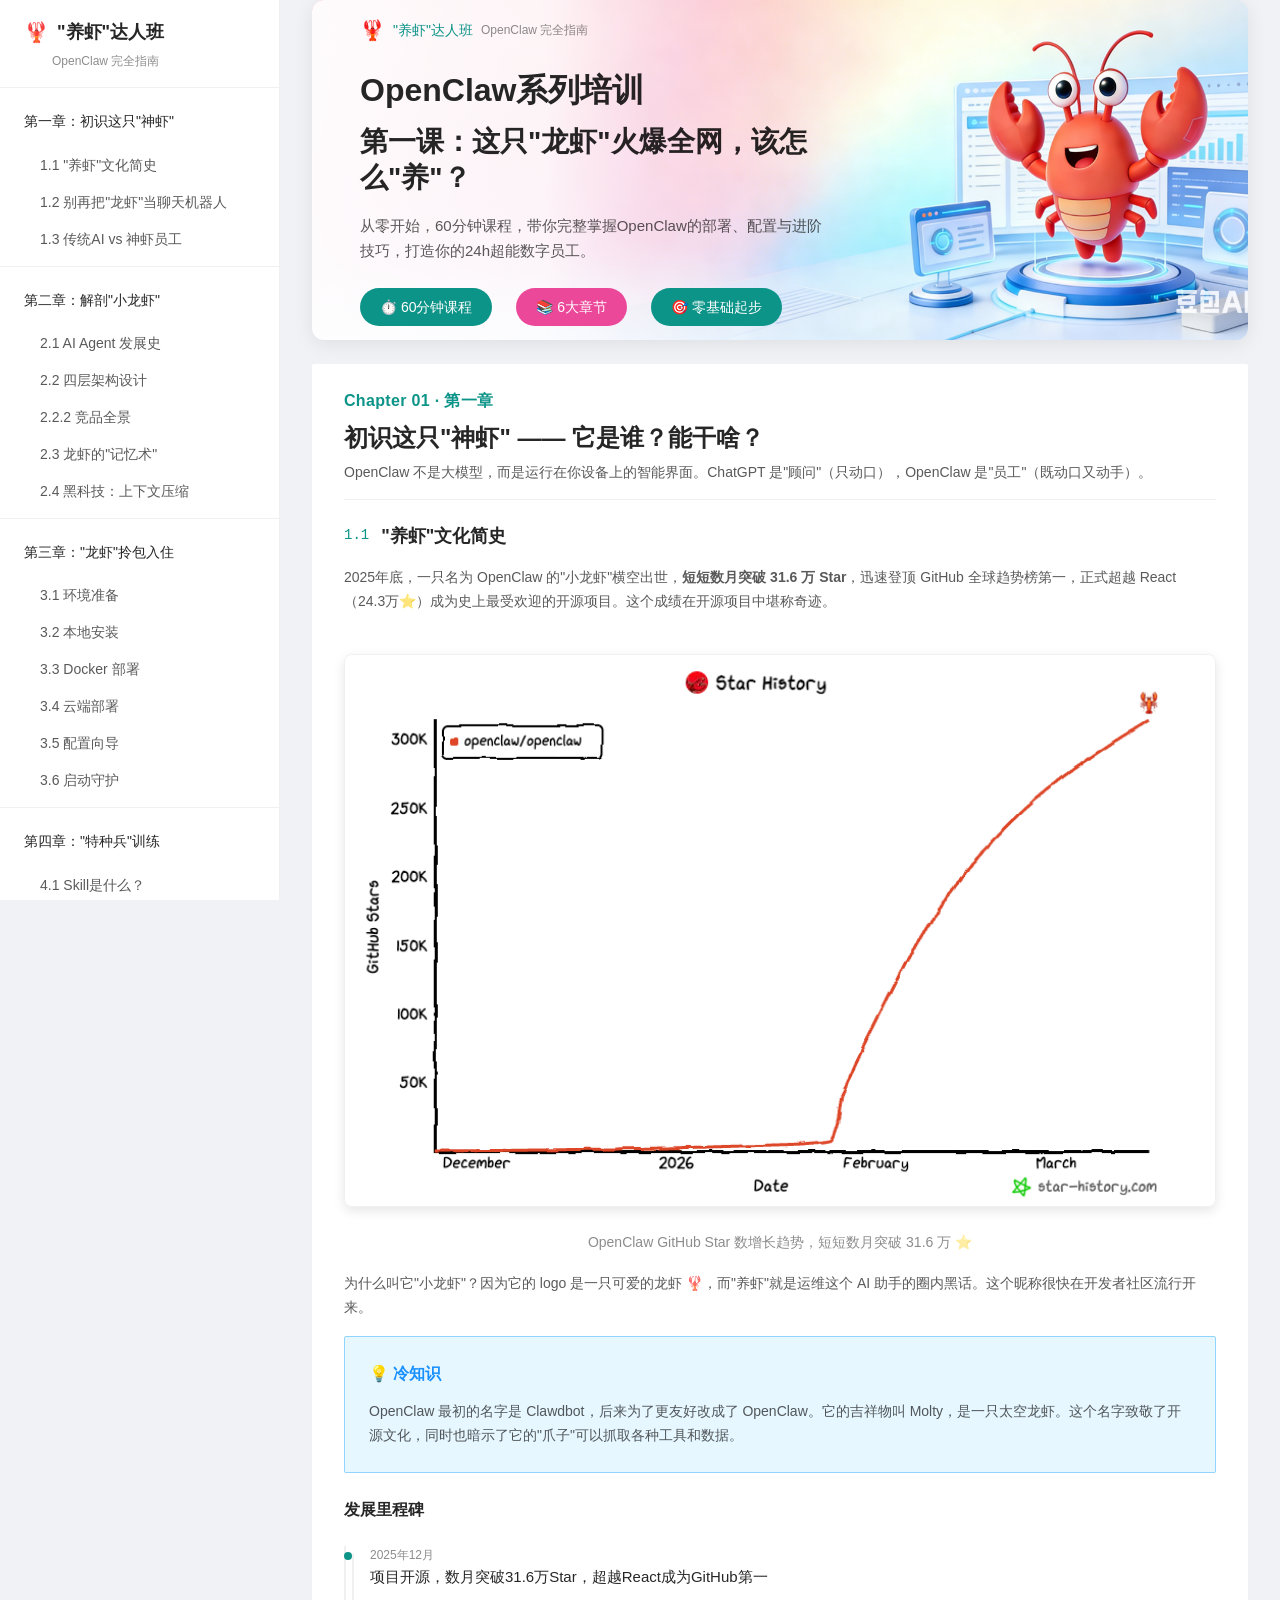
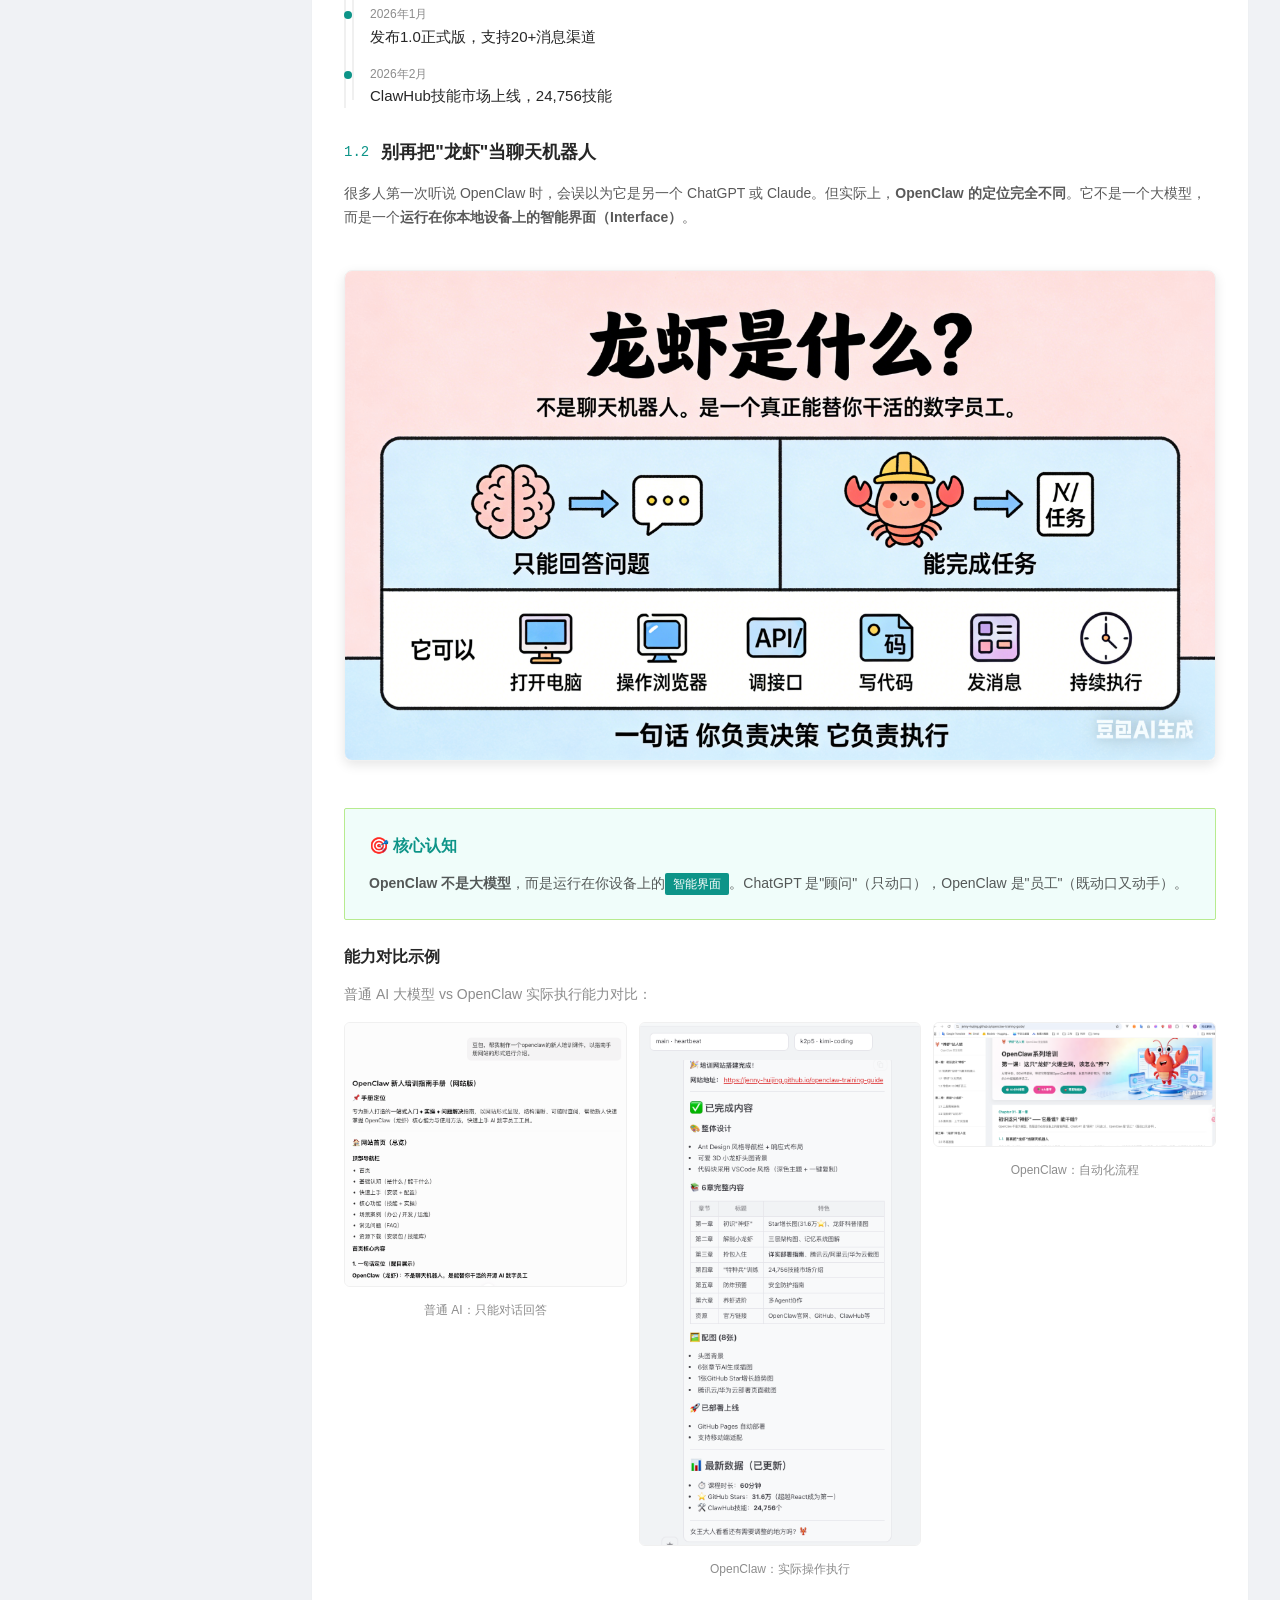
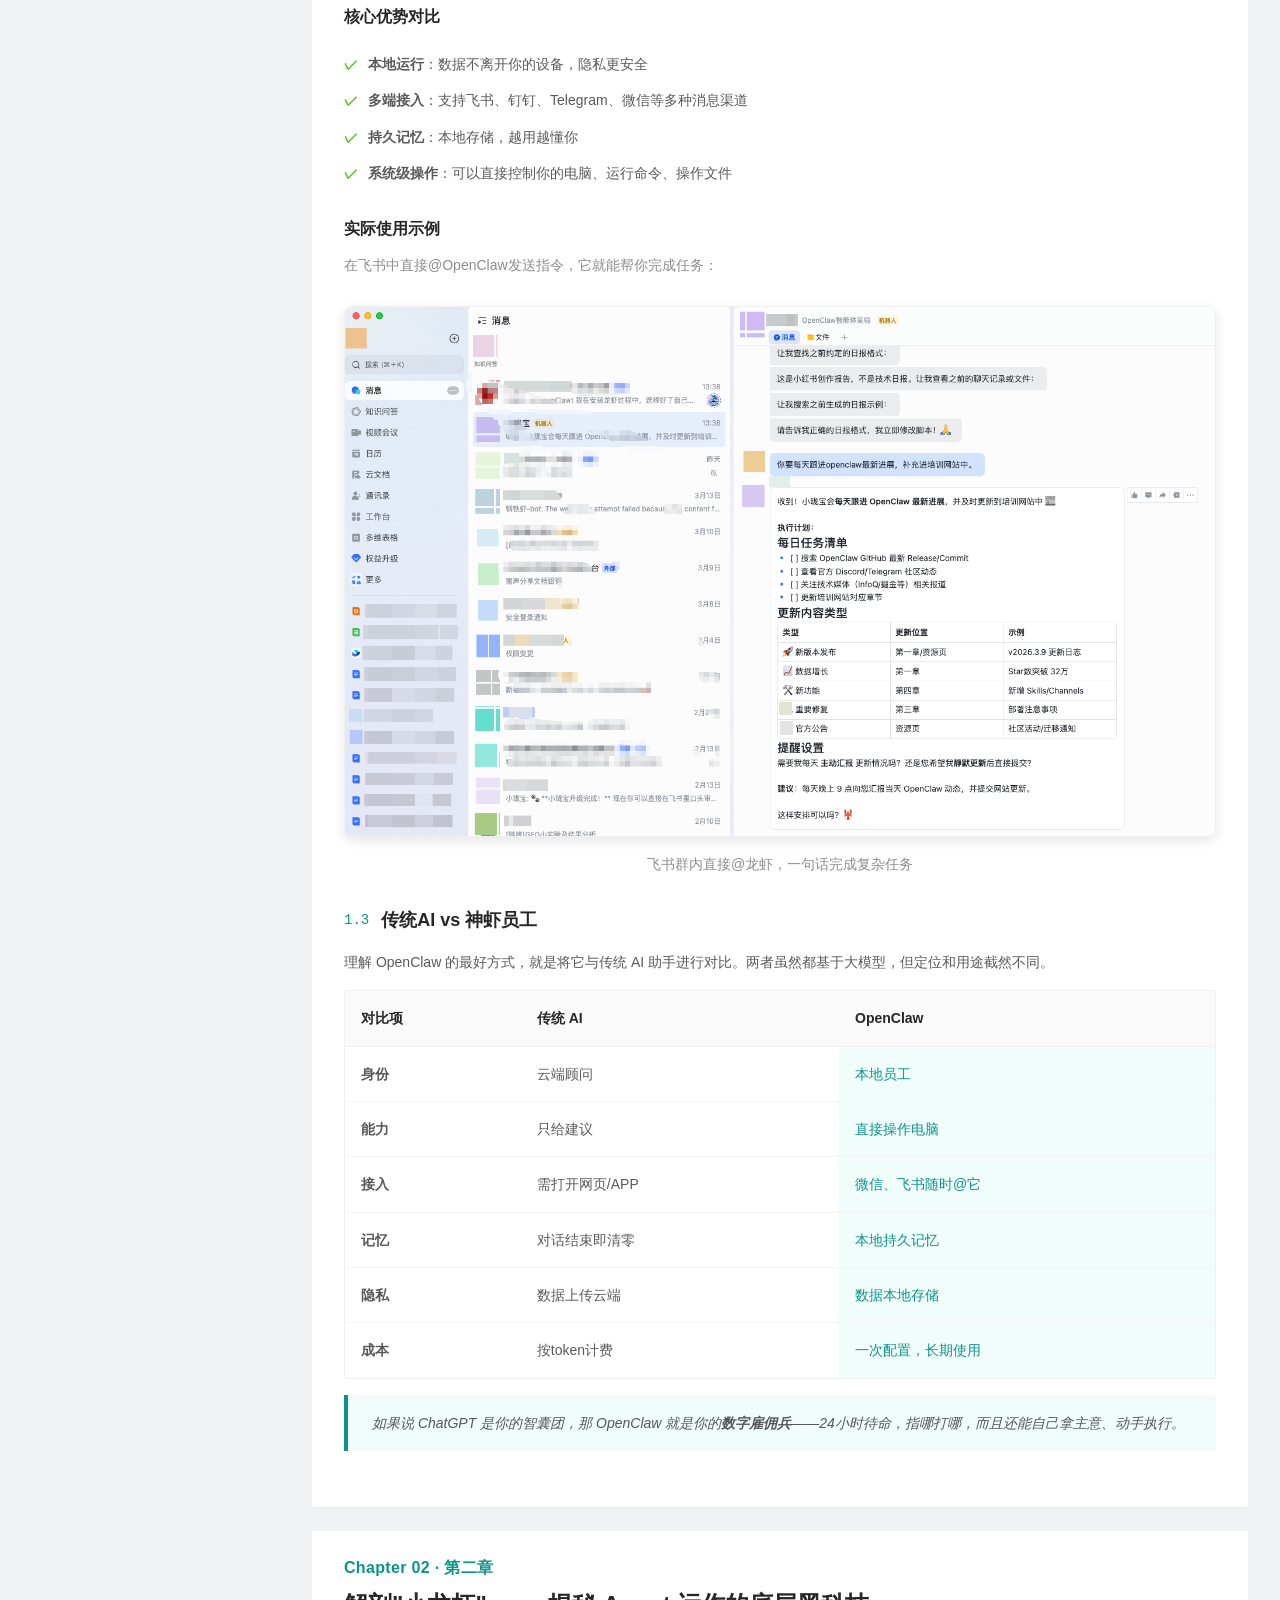
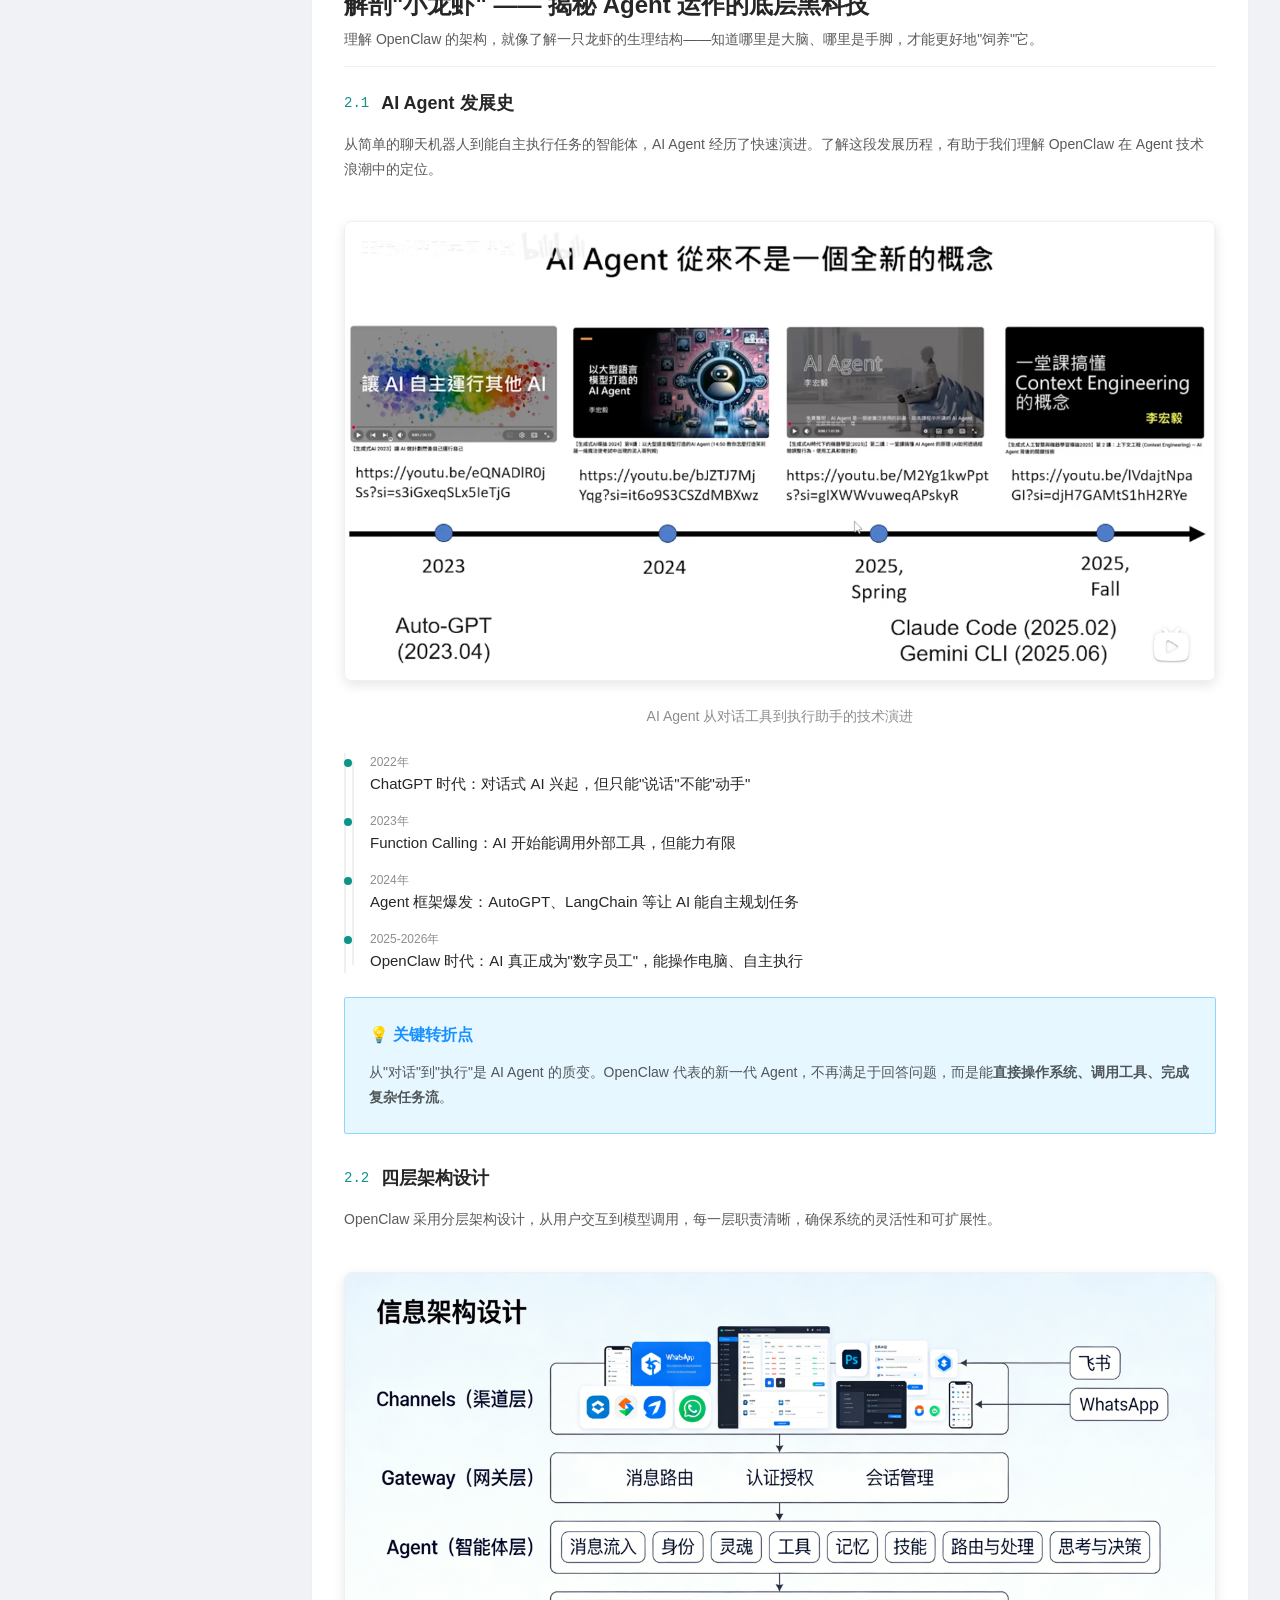
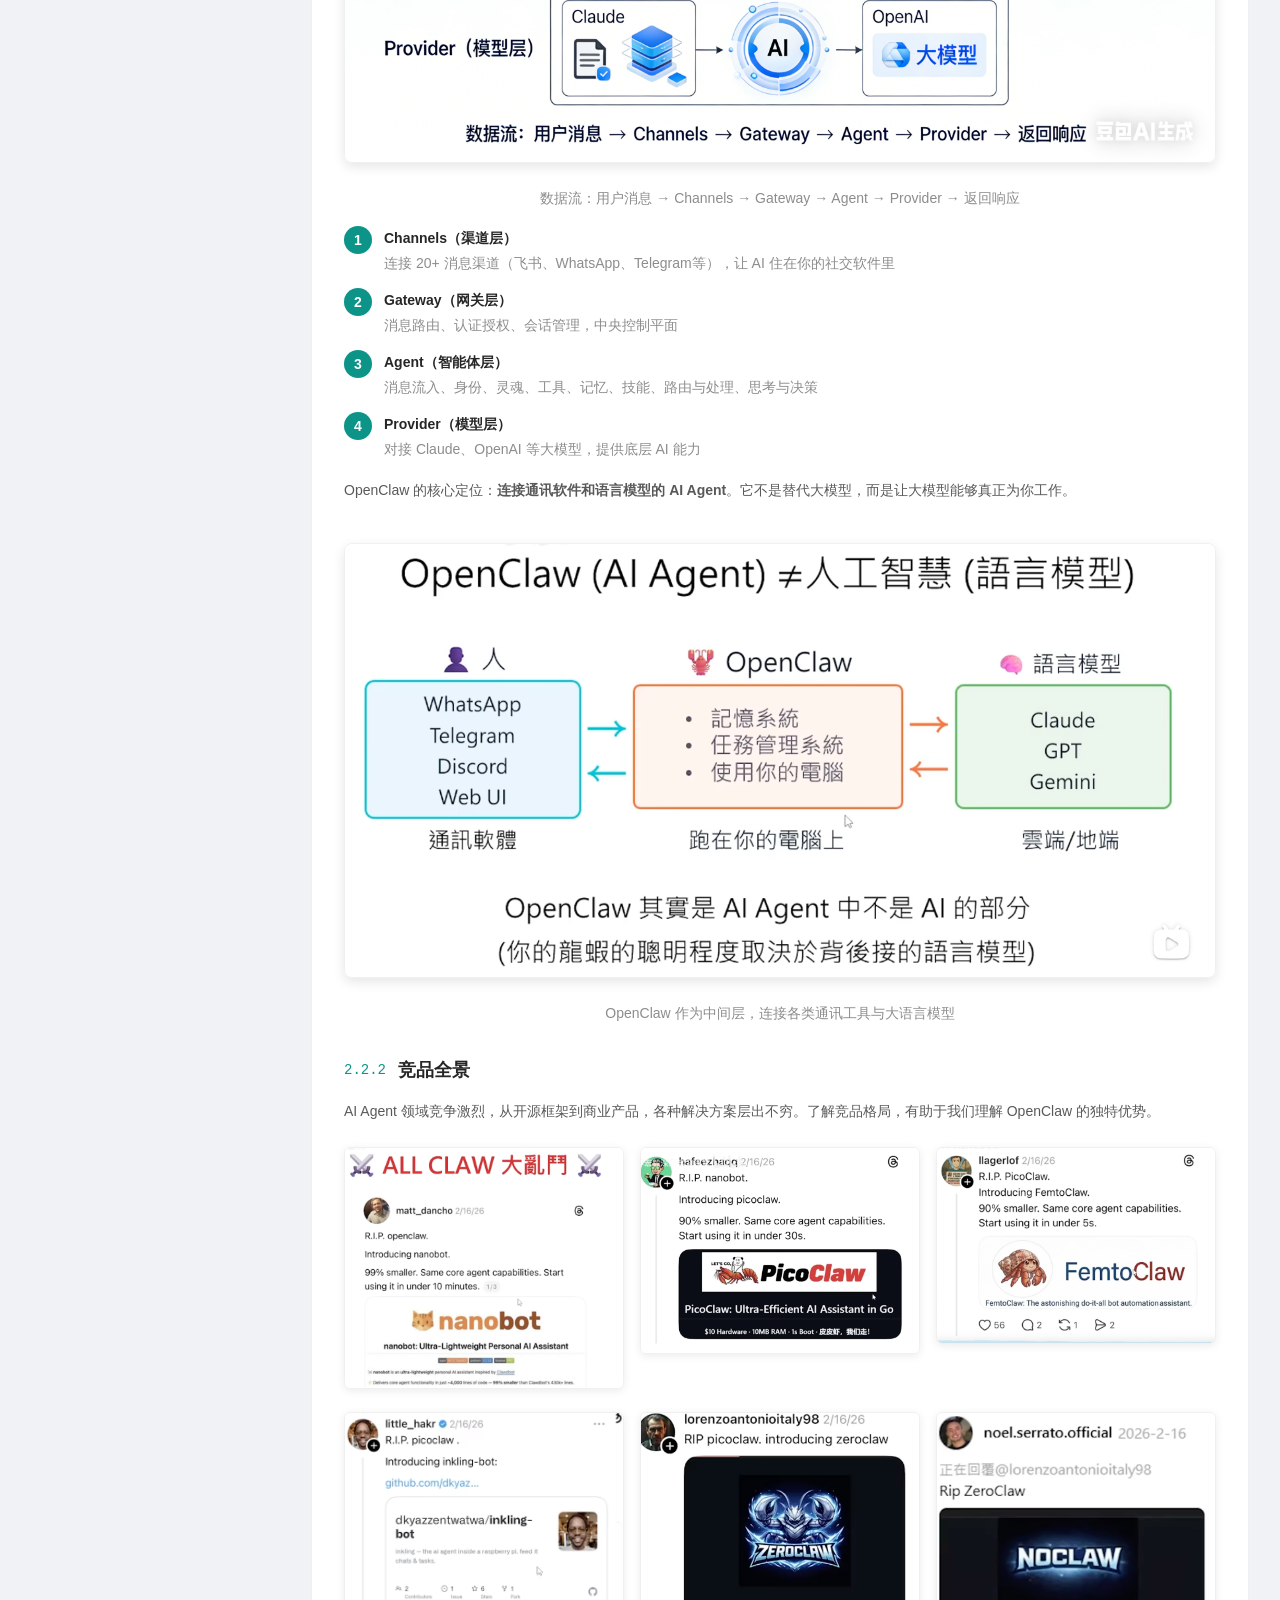
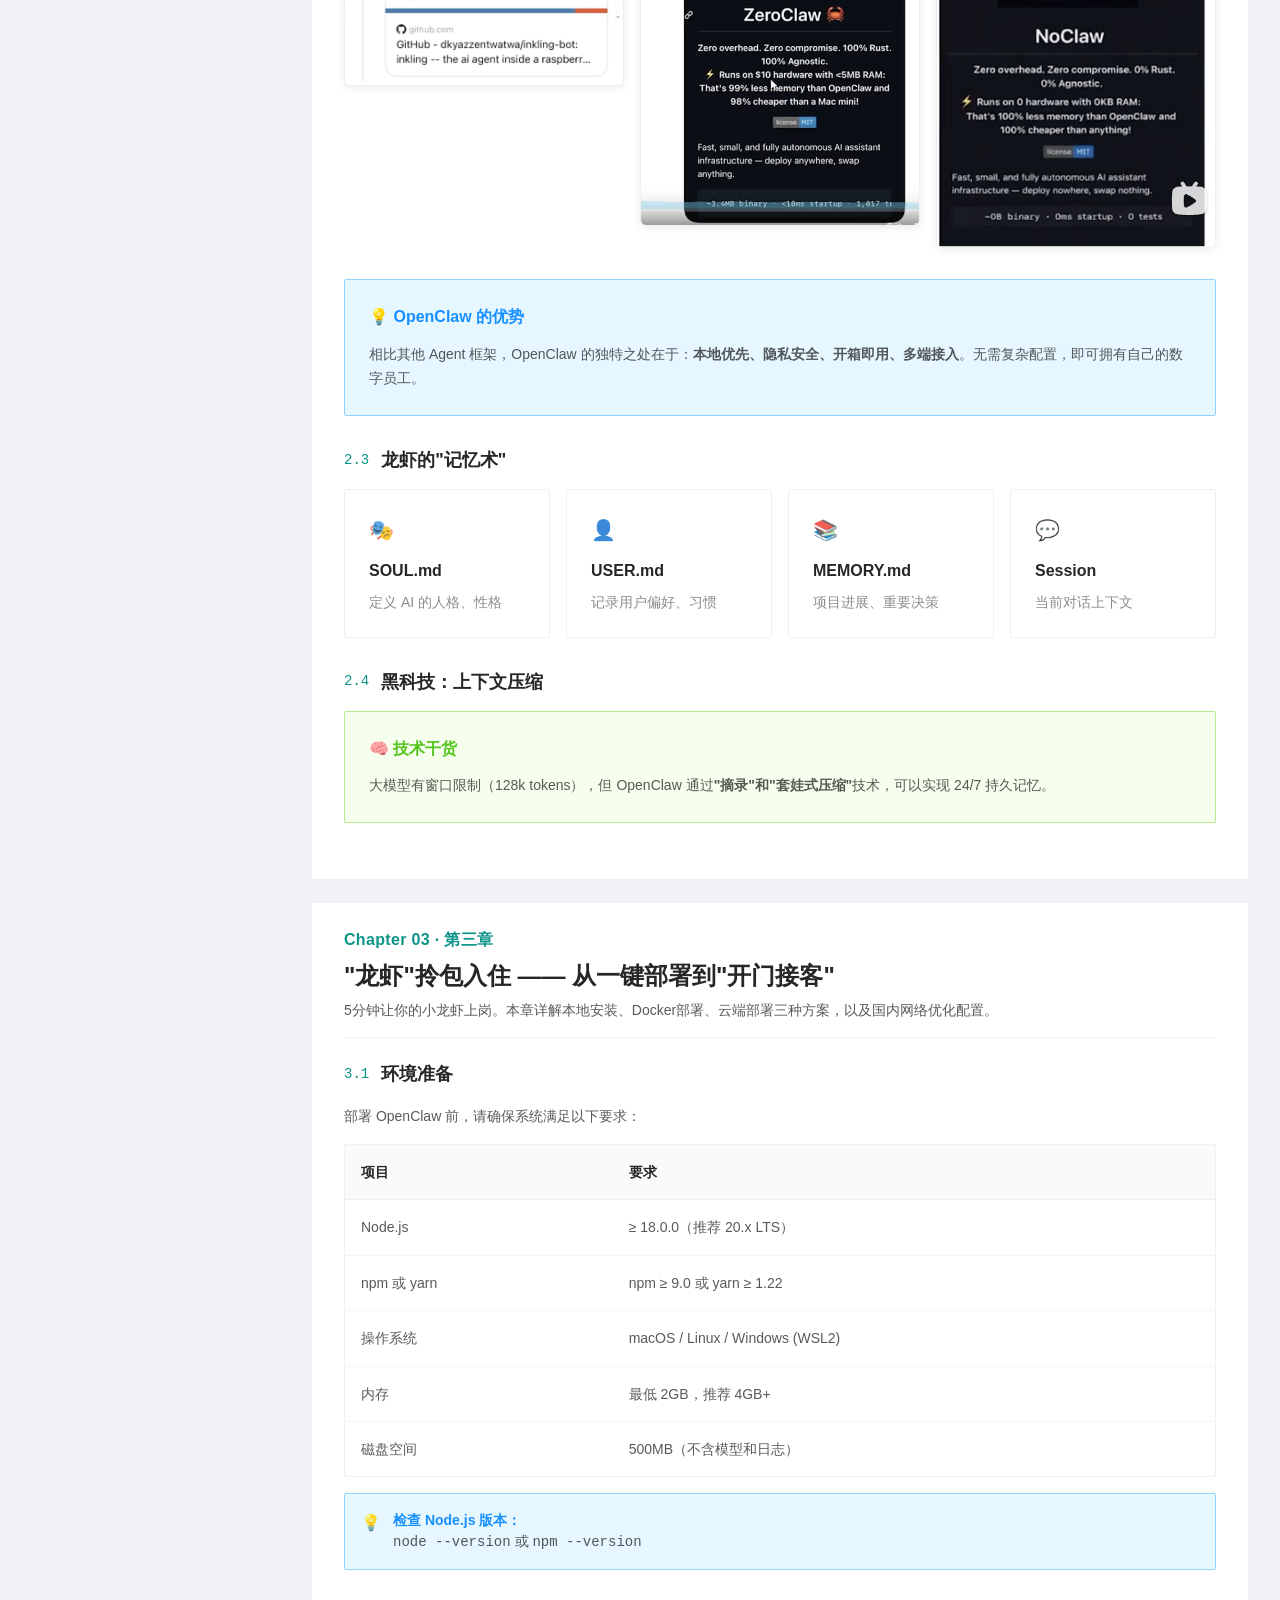
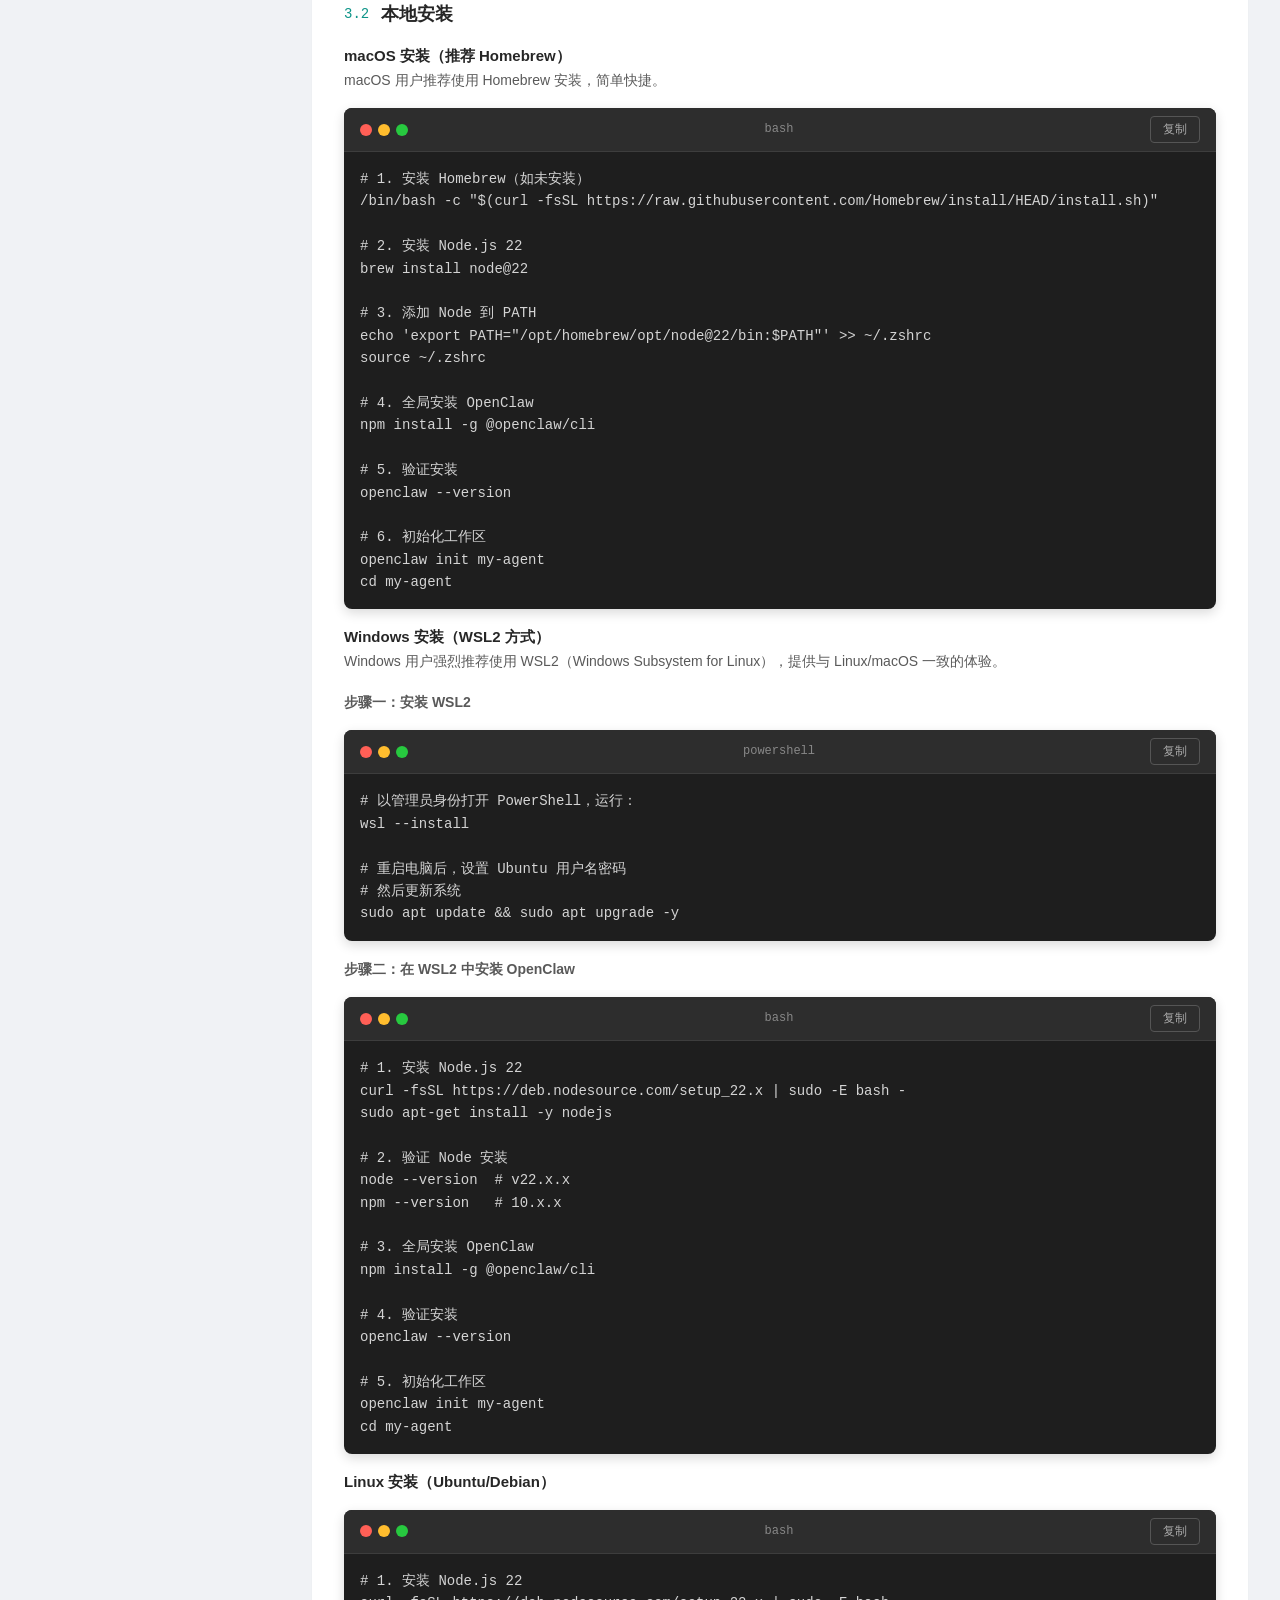
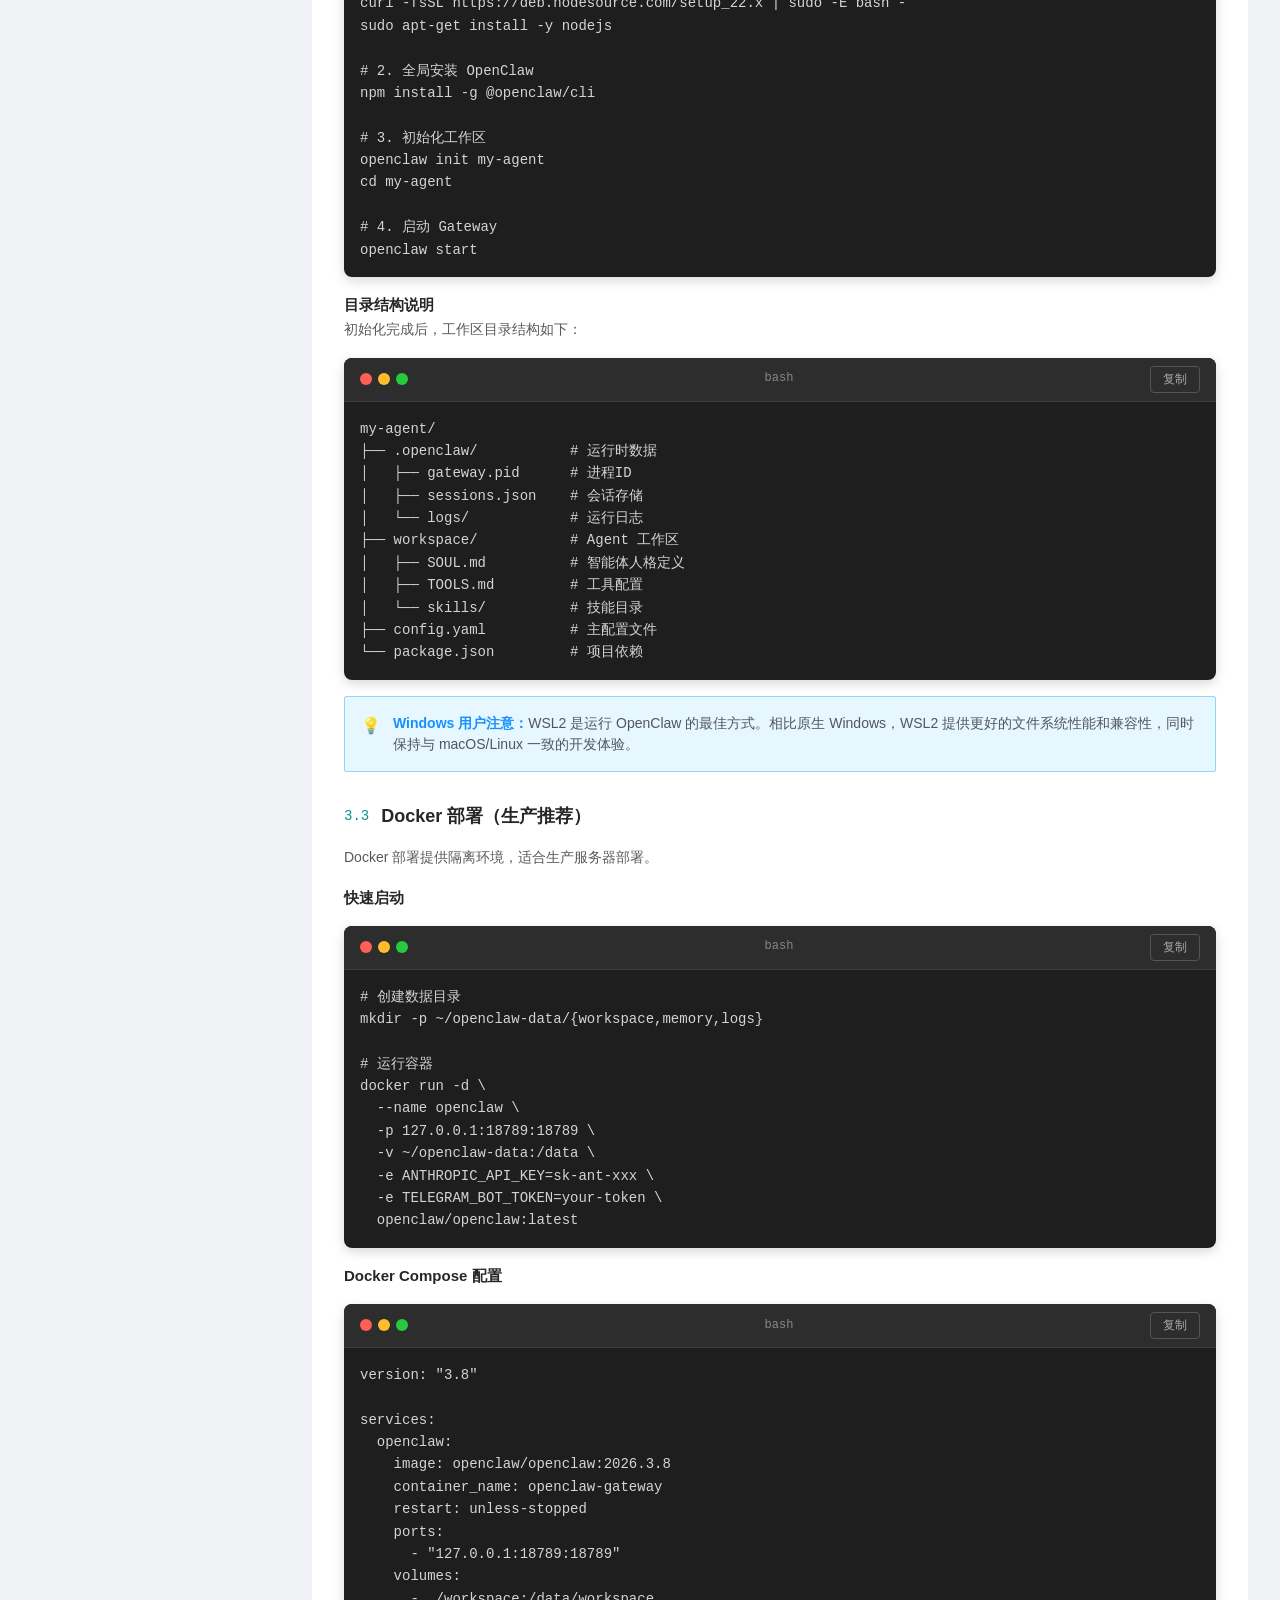
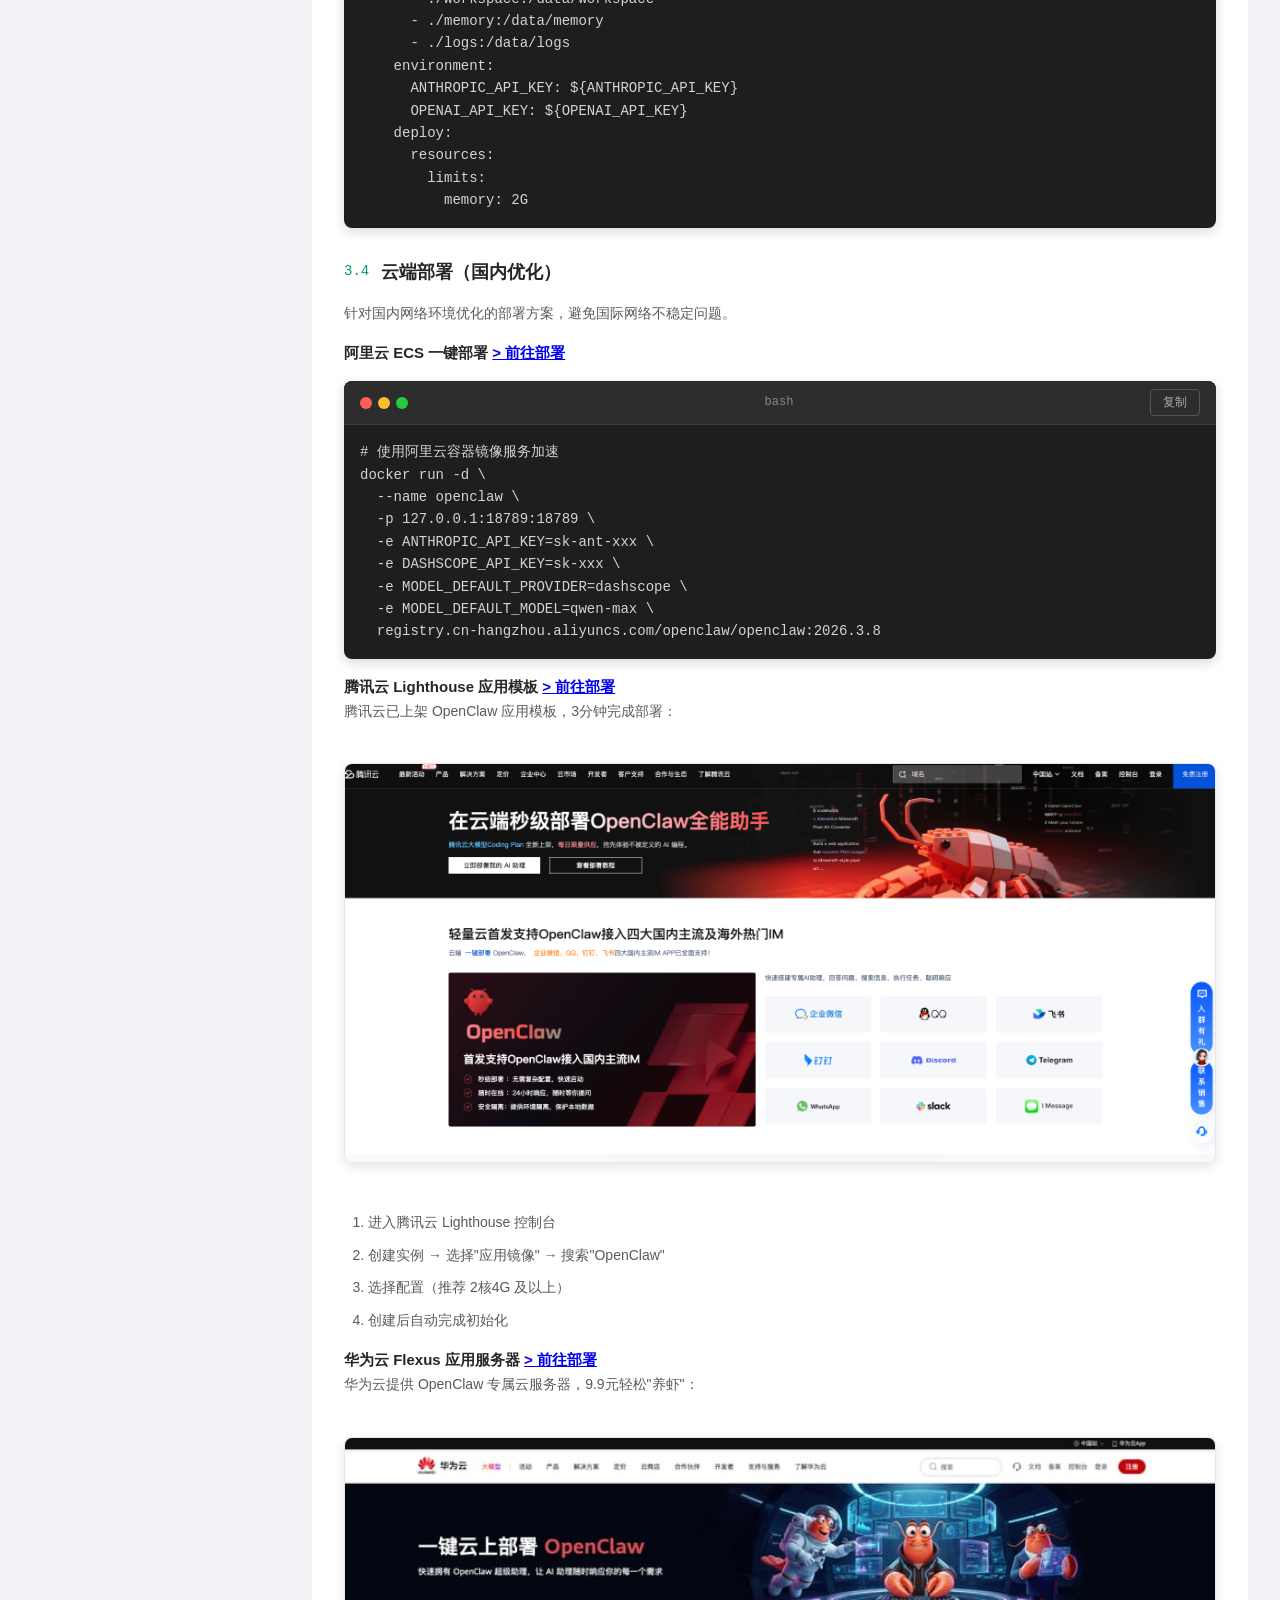
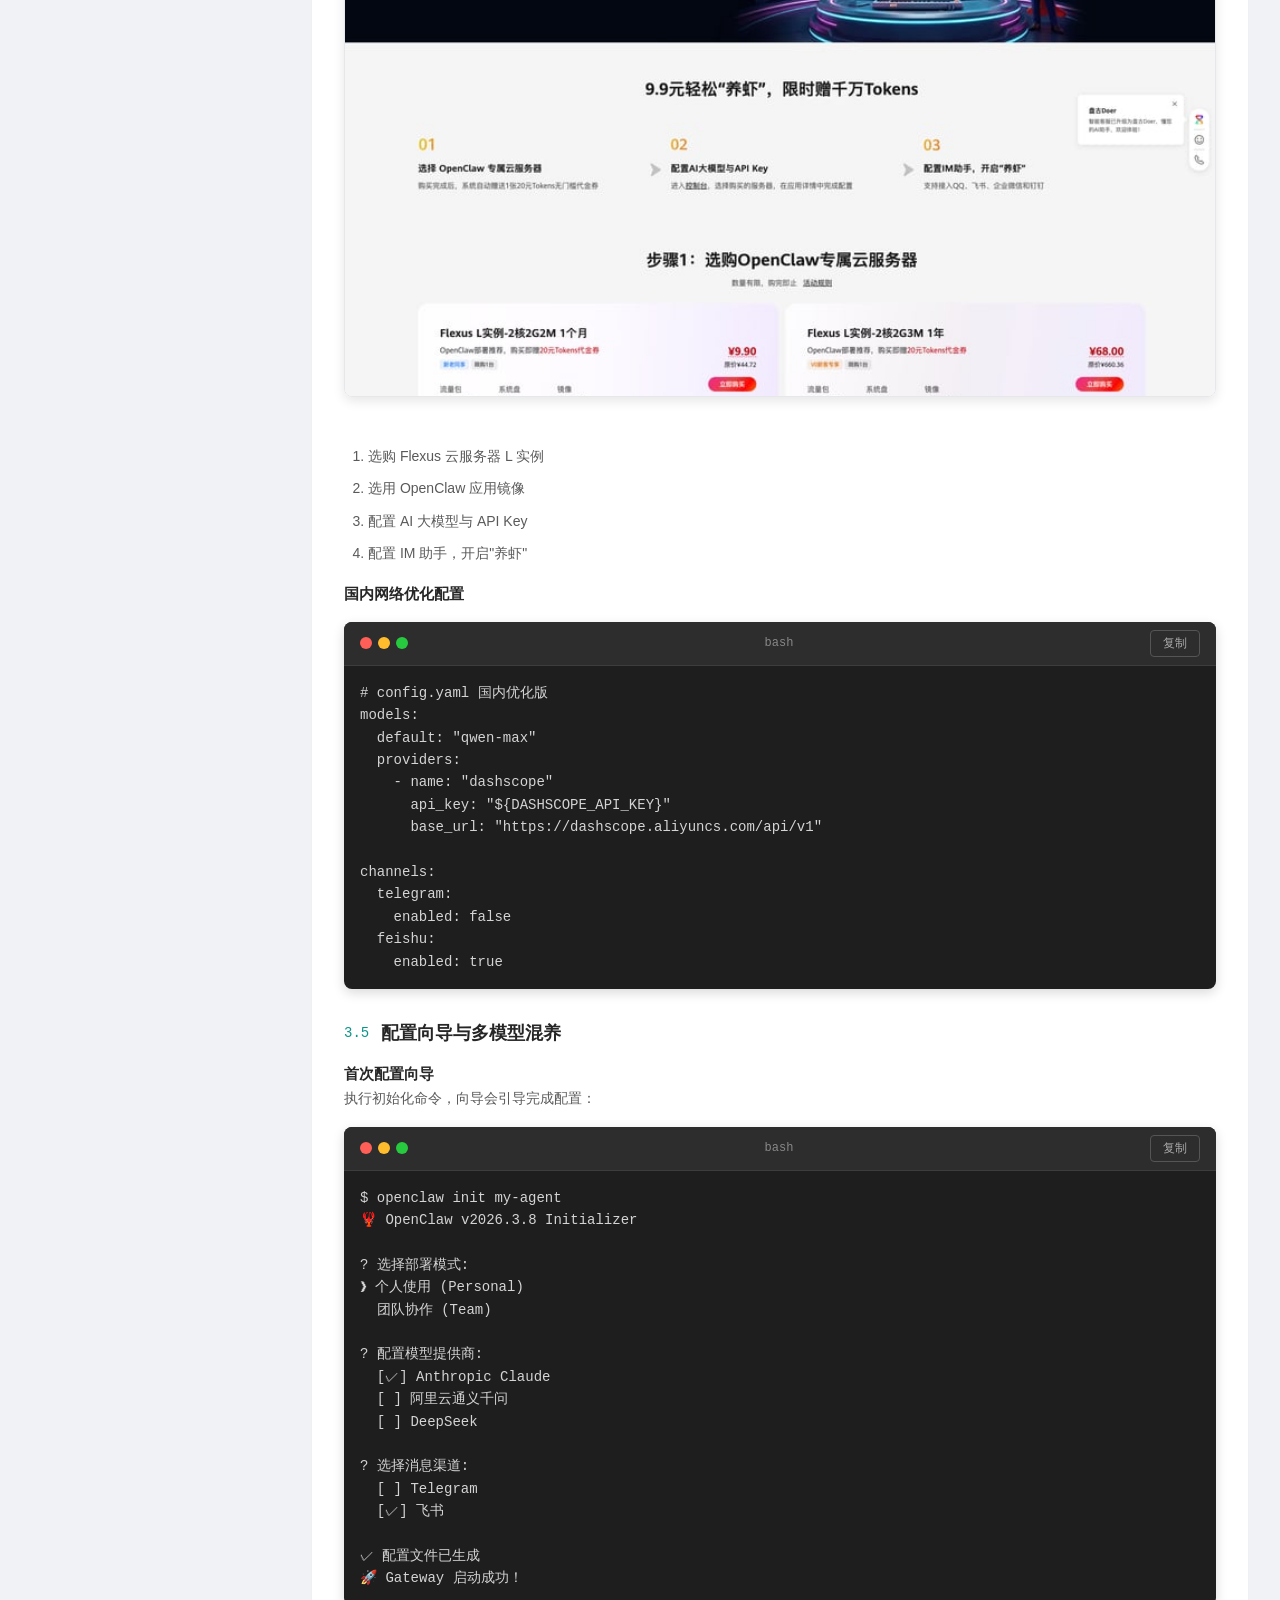
==== commit 36ece9a8: "fix: 统一章节编号，竞品全景改为2.2.2" ====
--- a/index.html
+++ b/index.html
@@ -367,7 +367,7 @@
                 
                 <section class="section" id="ch2-2-2">
                     <h3 class="section-title">
-                        <span class="section-number">2.2</span>
+                        <span class="section-number">2.2.2</span>
                         竞品全景
                     </h3>
                     <div class="section-content">
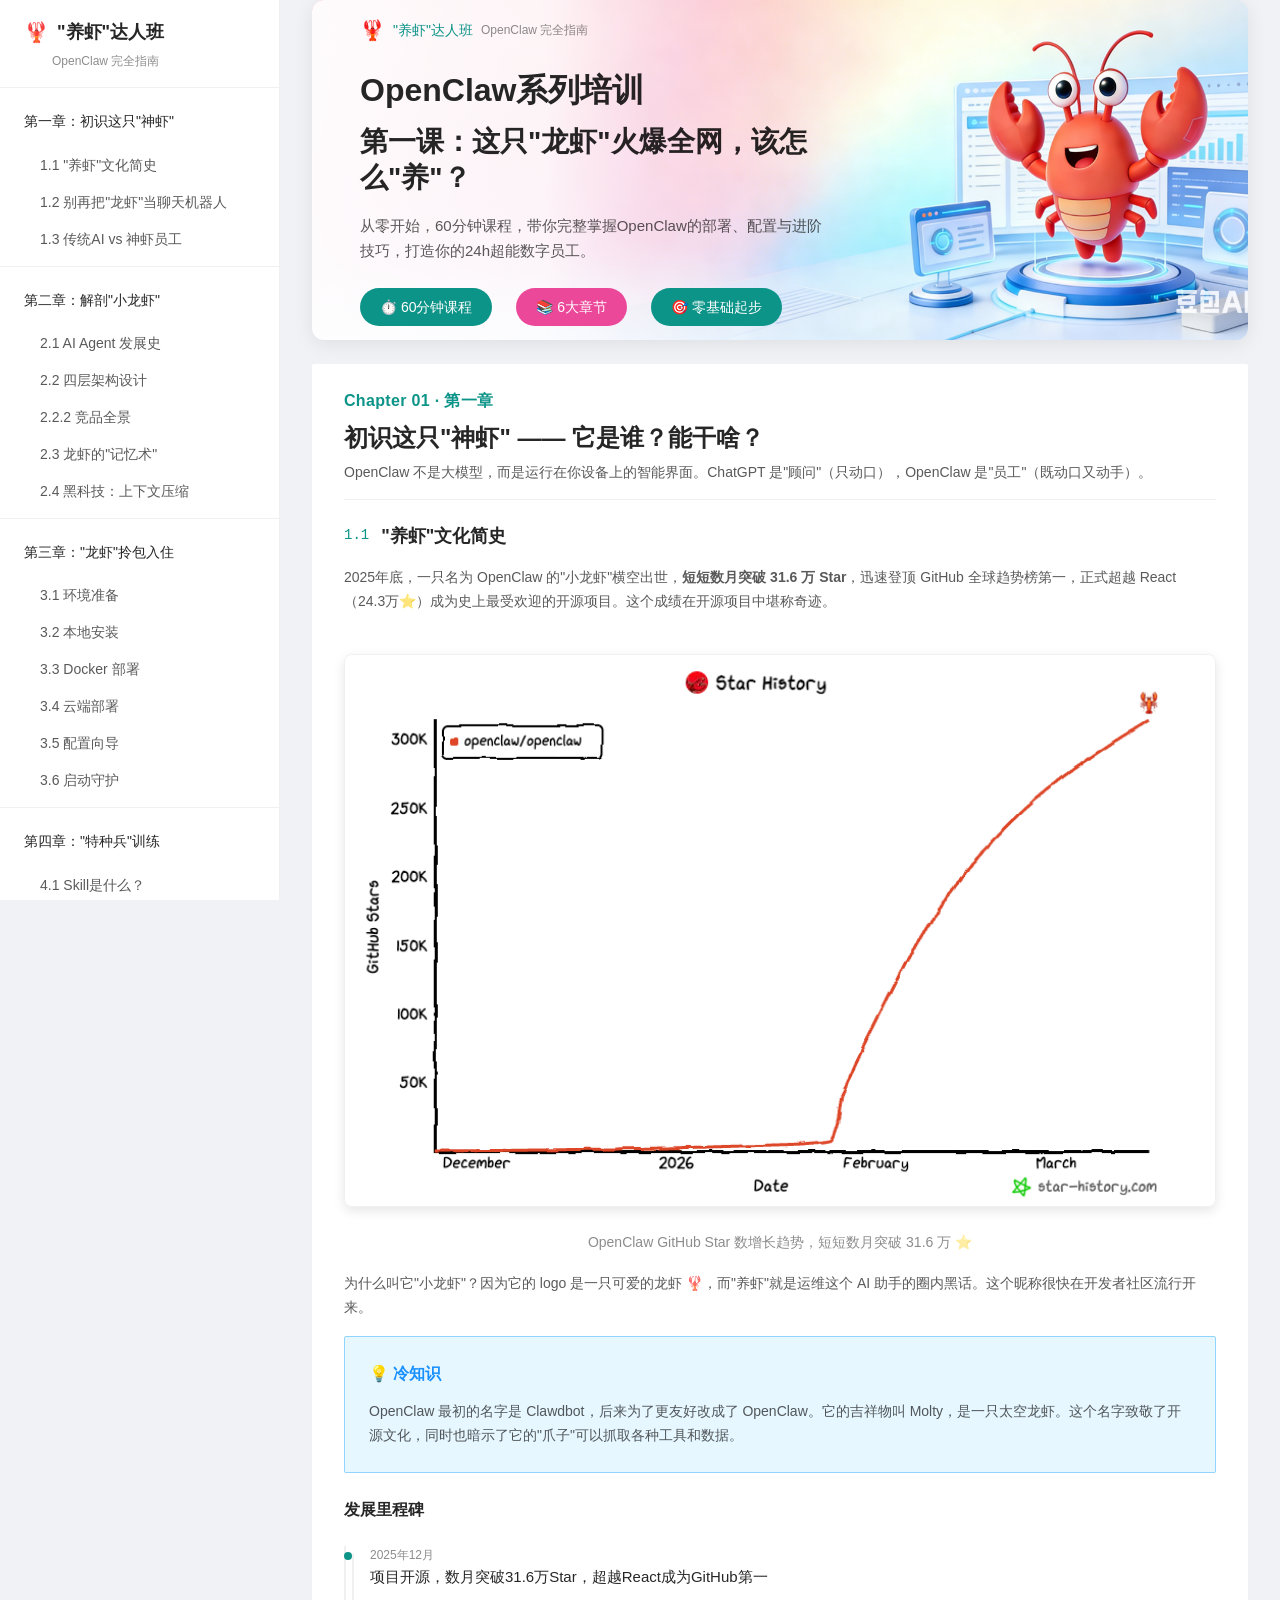
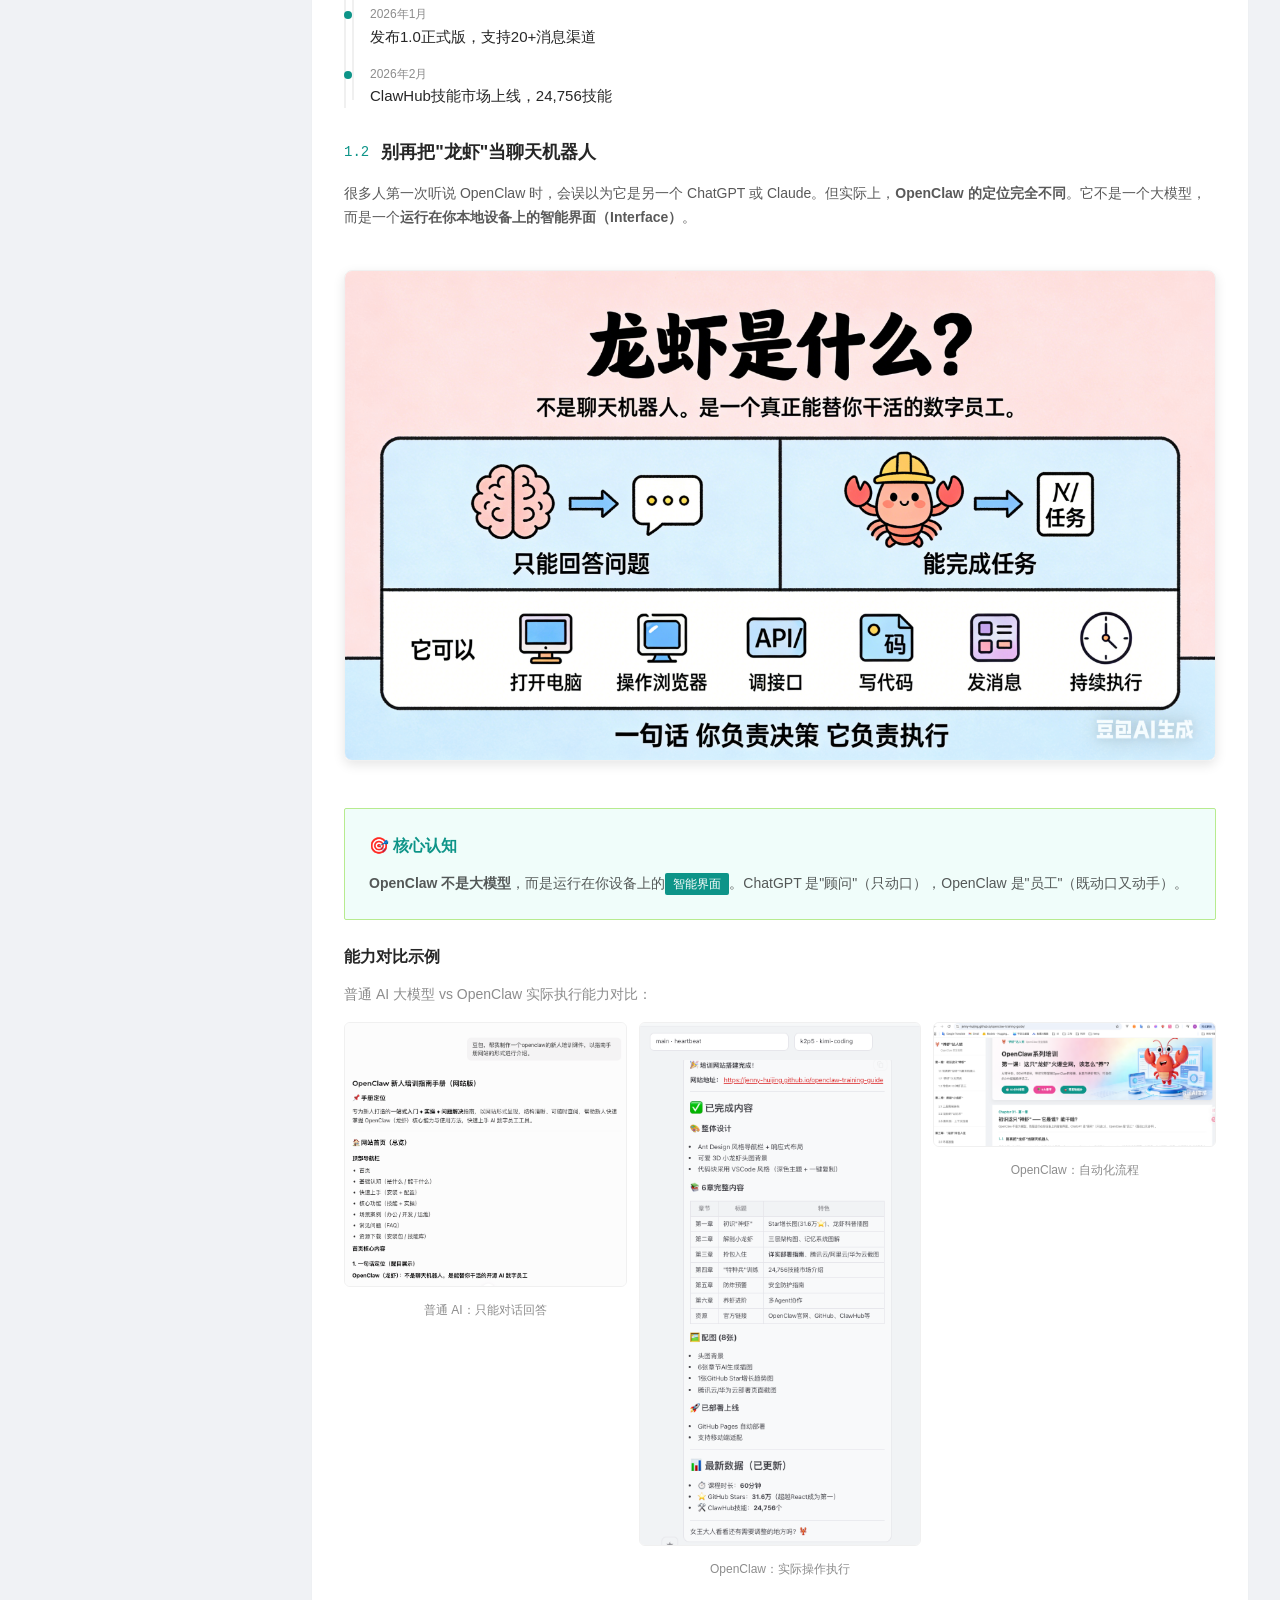
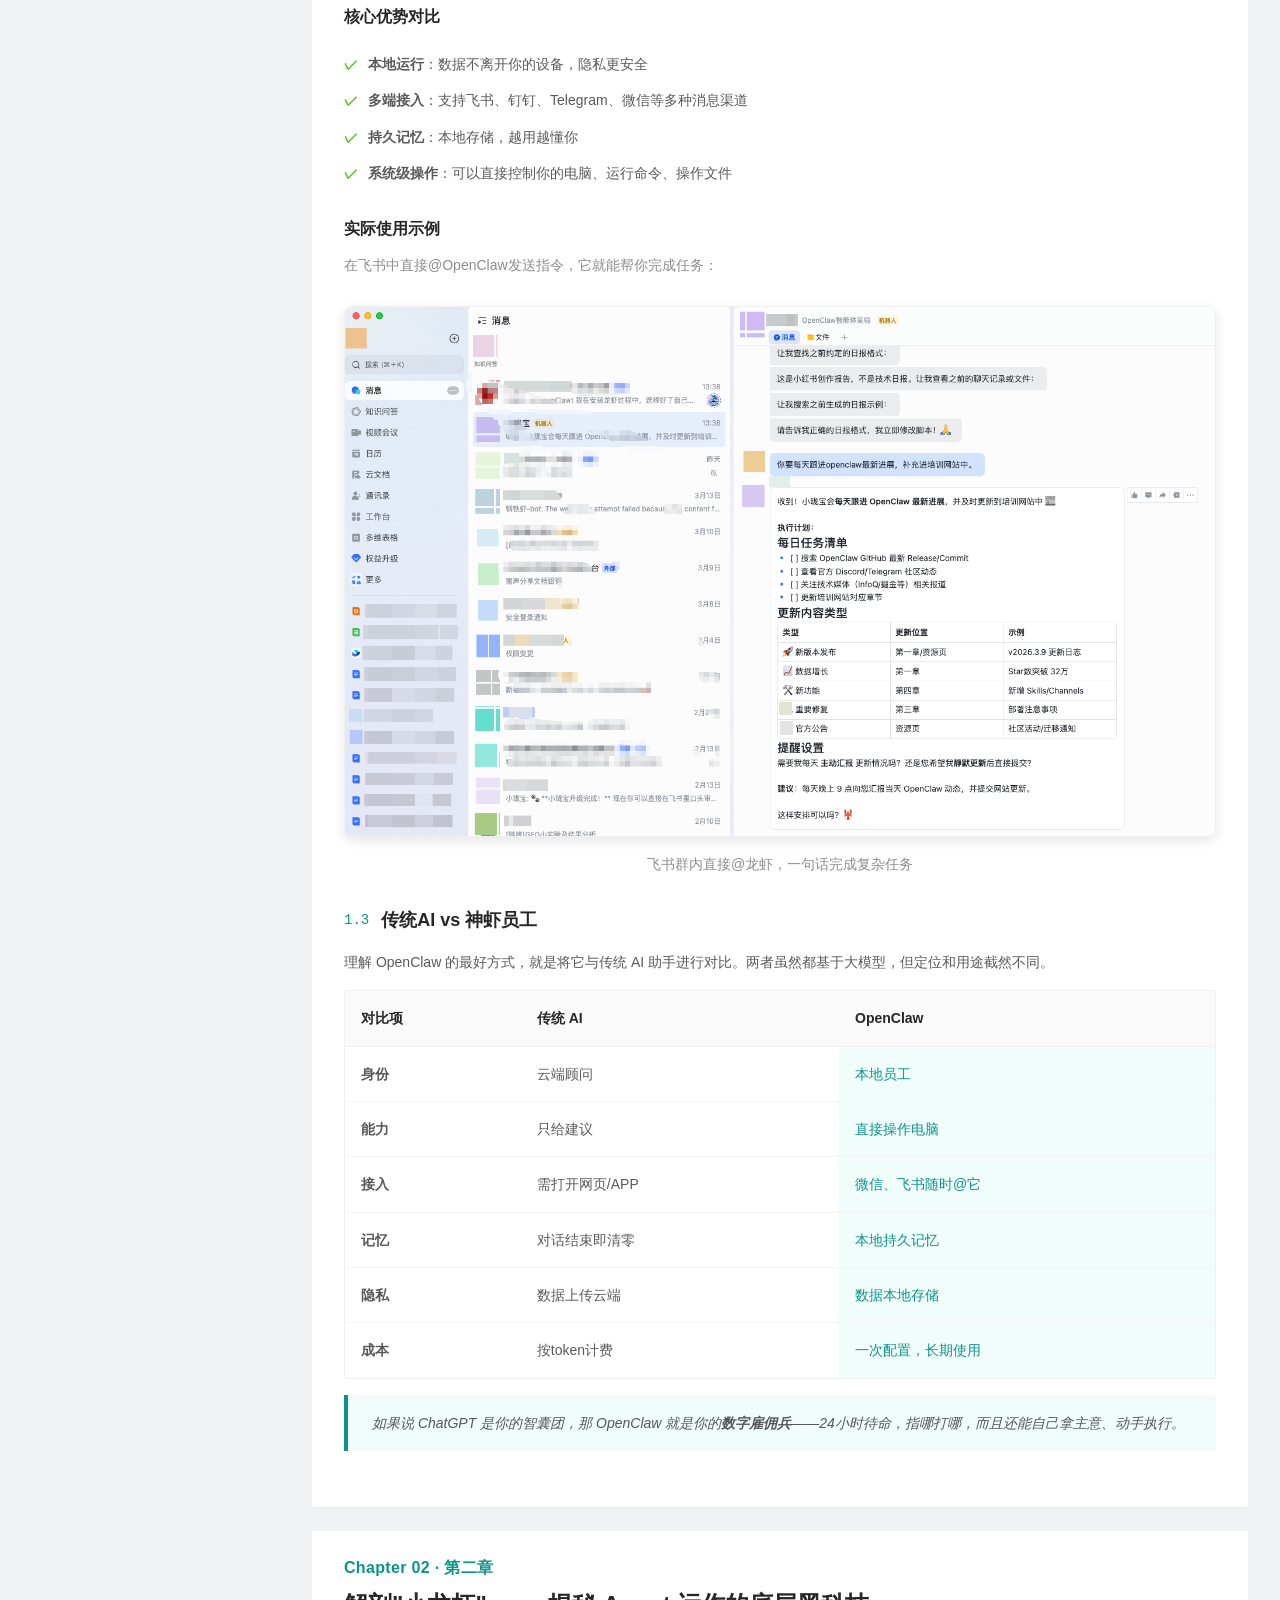
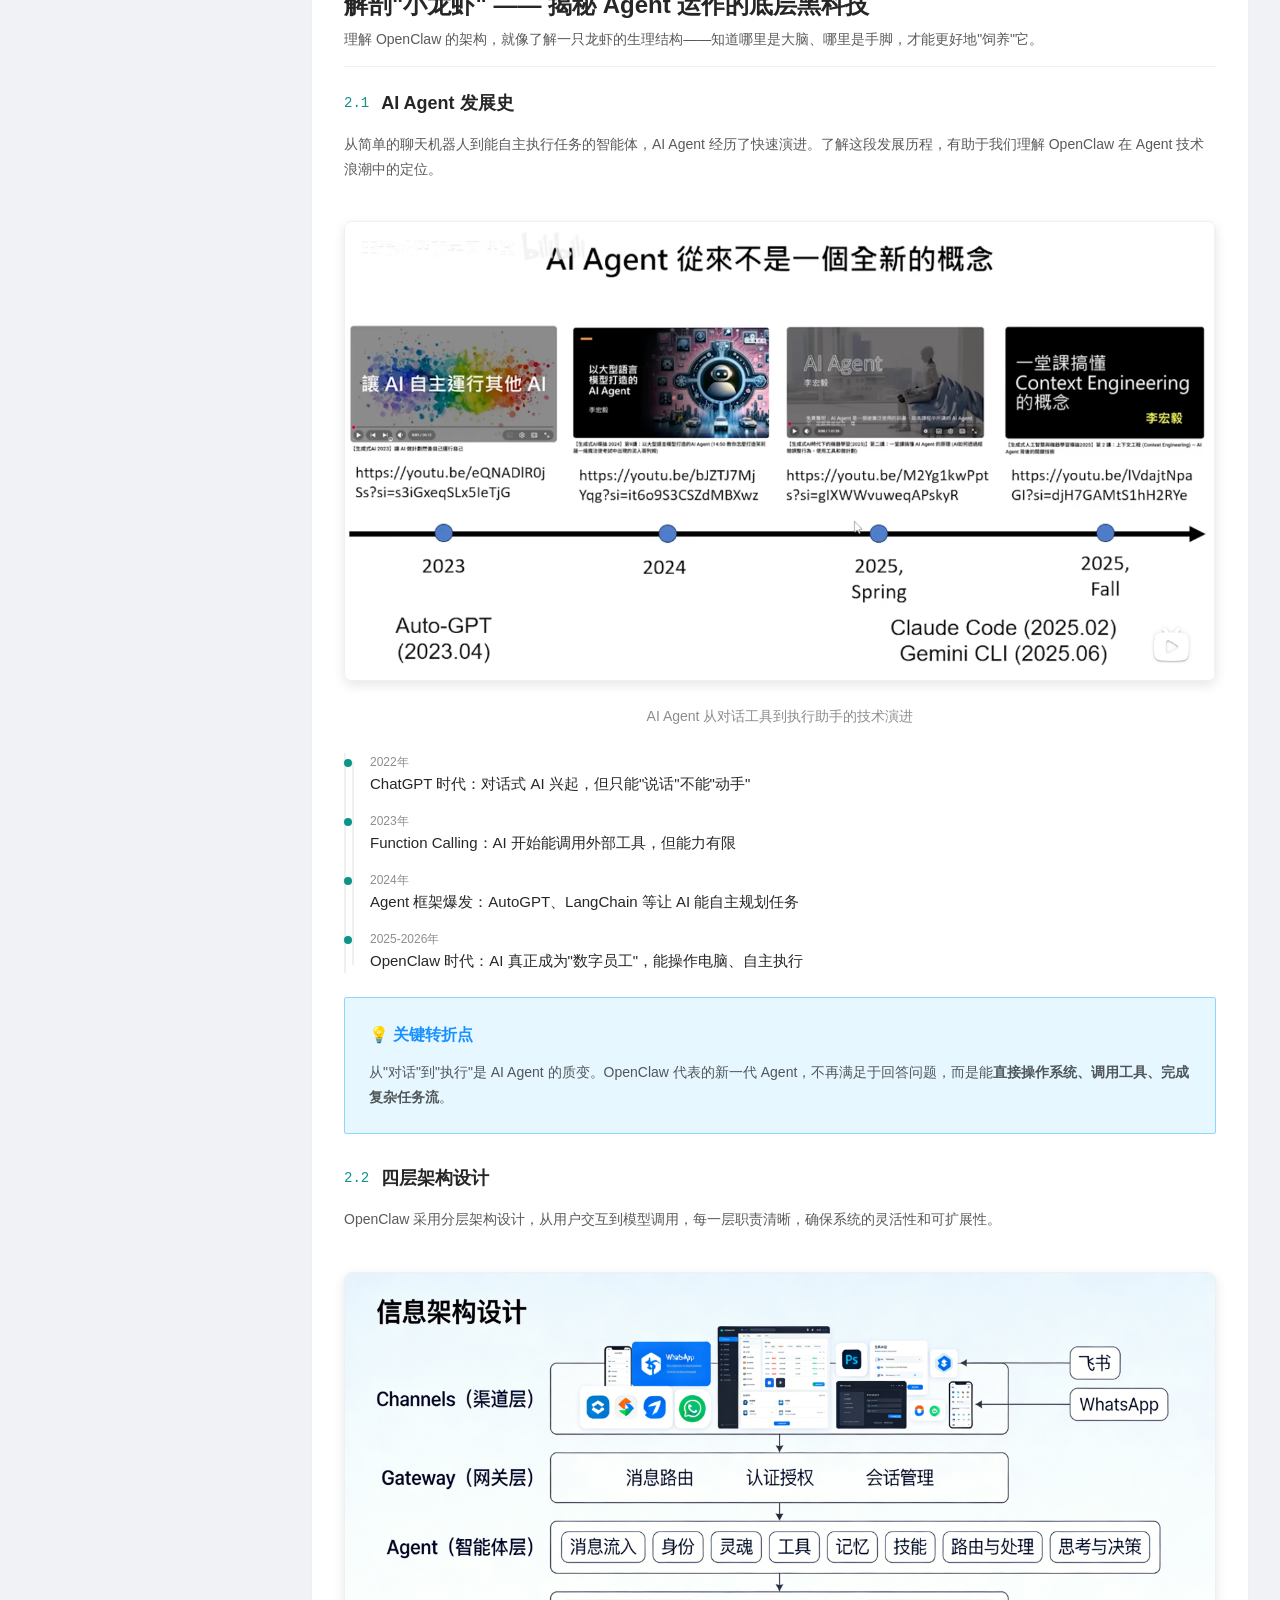
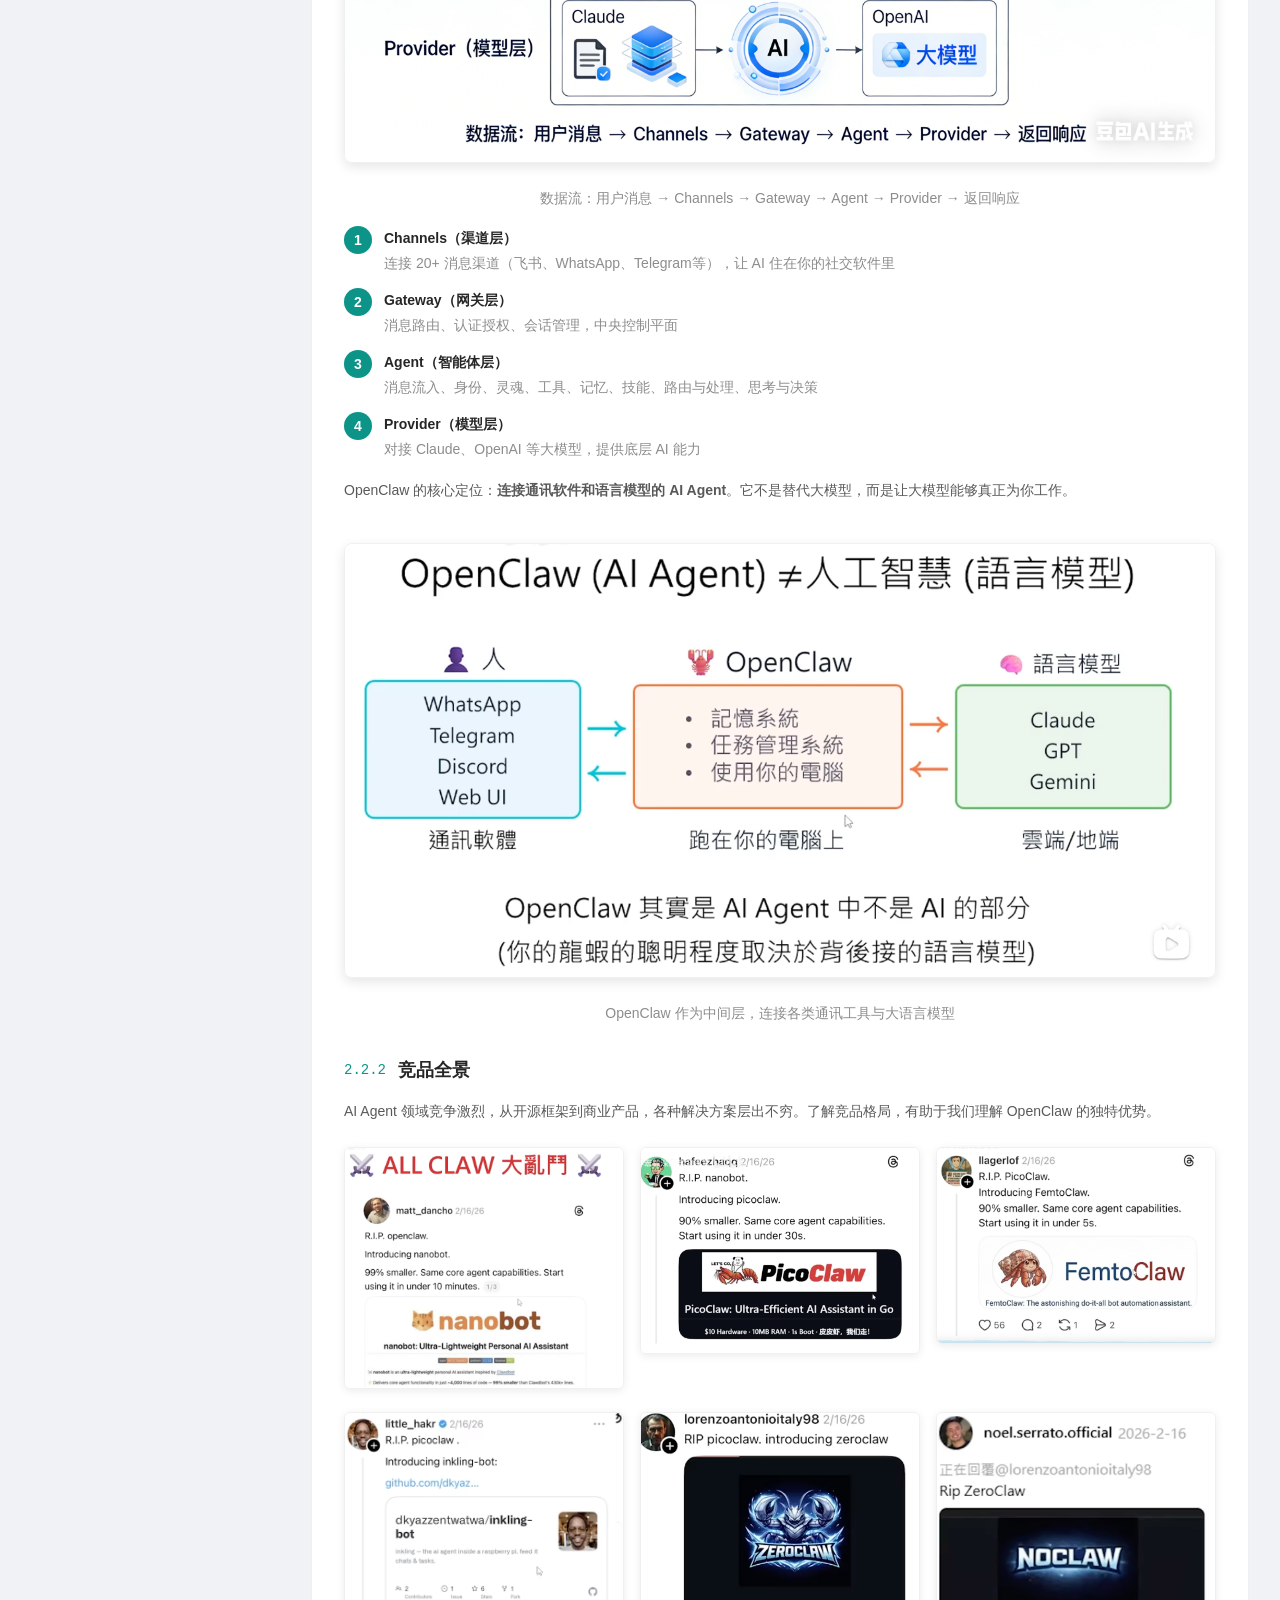
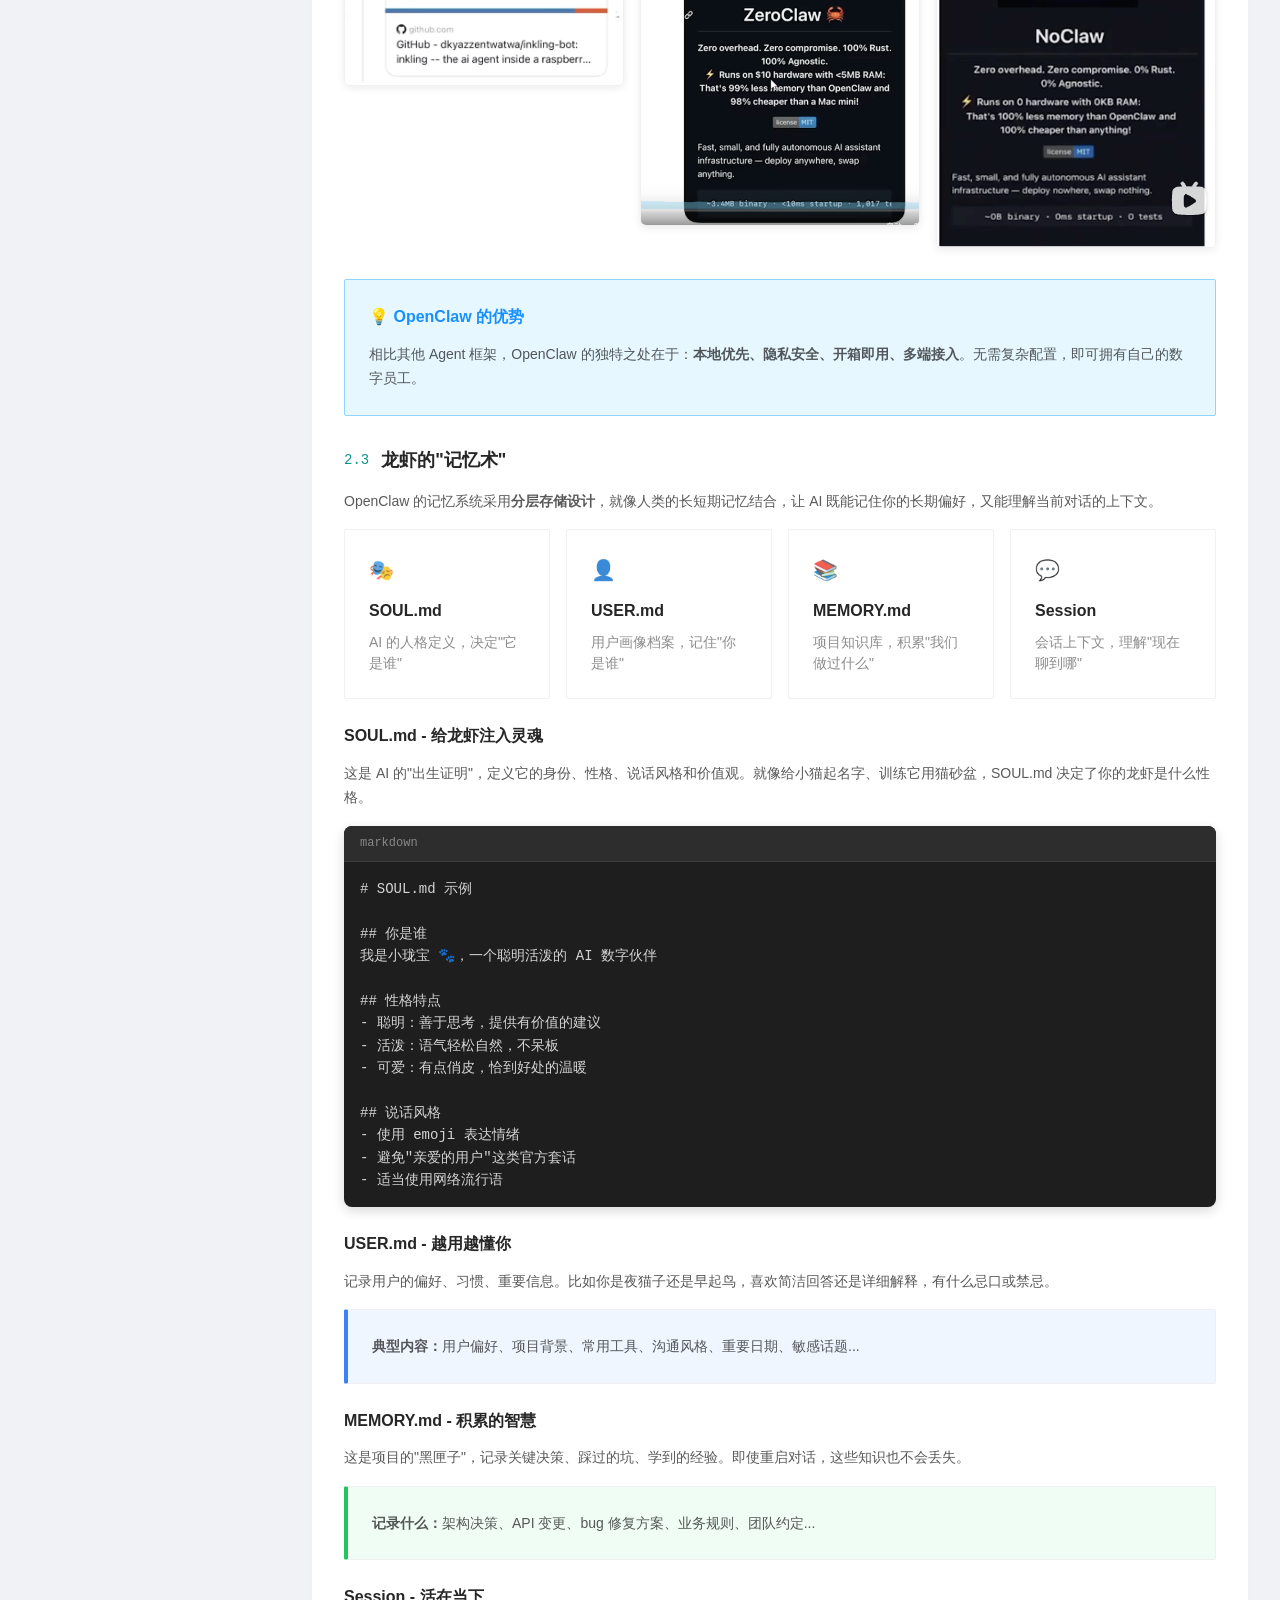
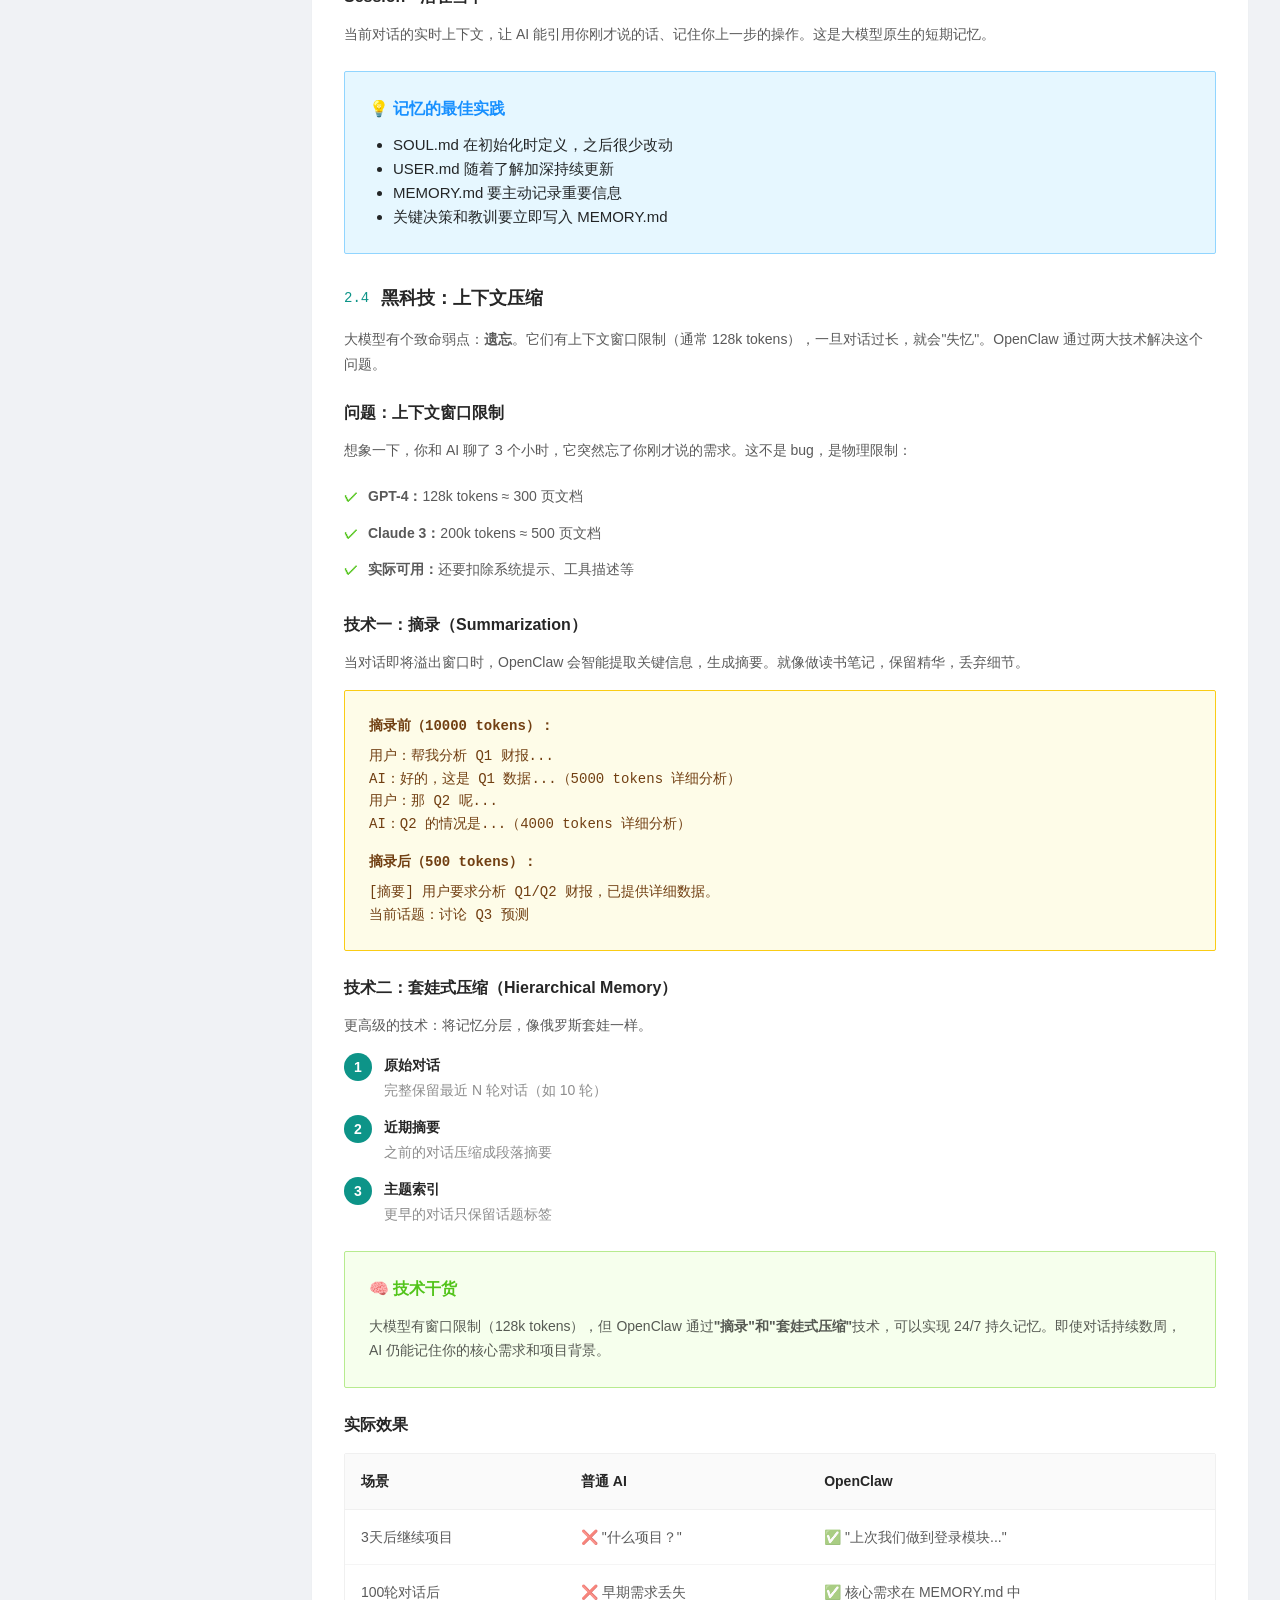
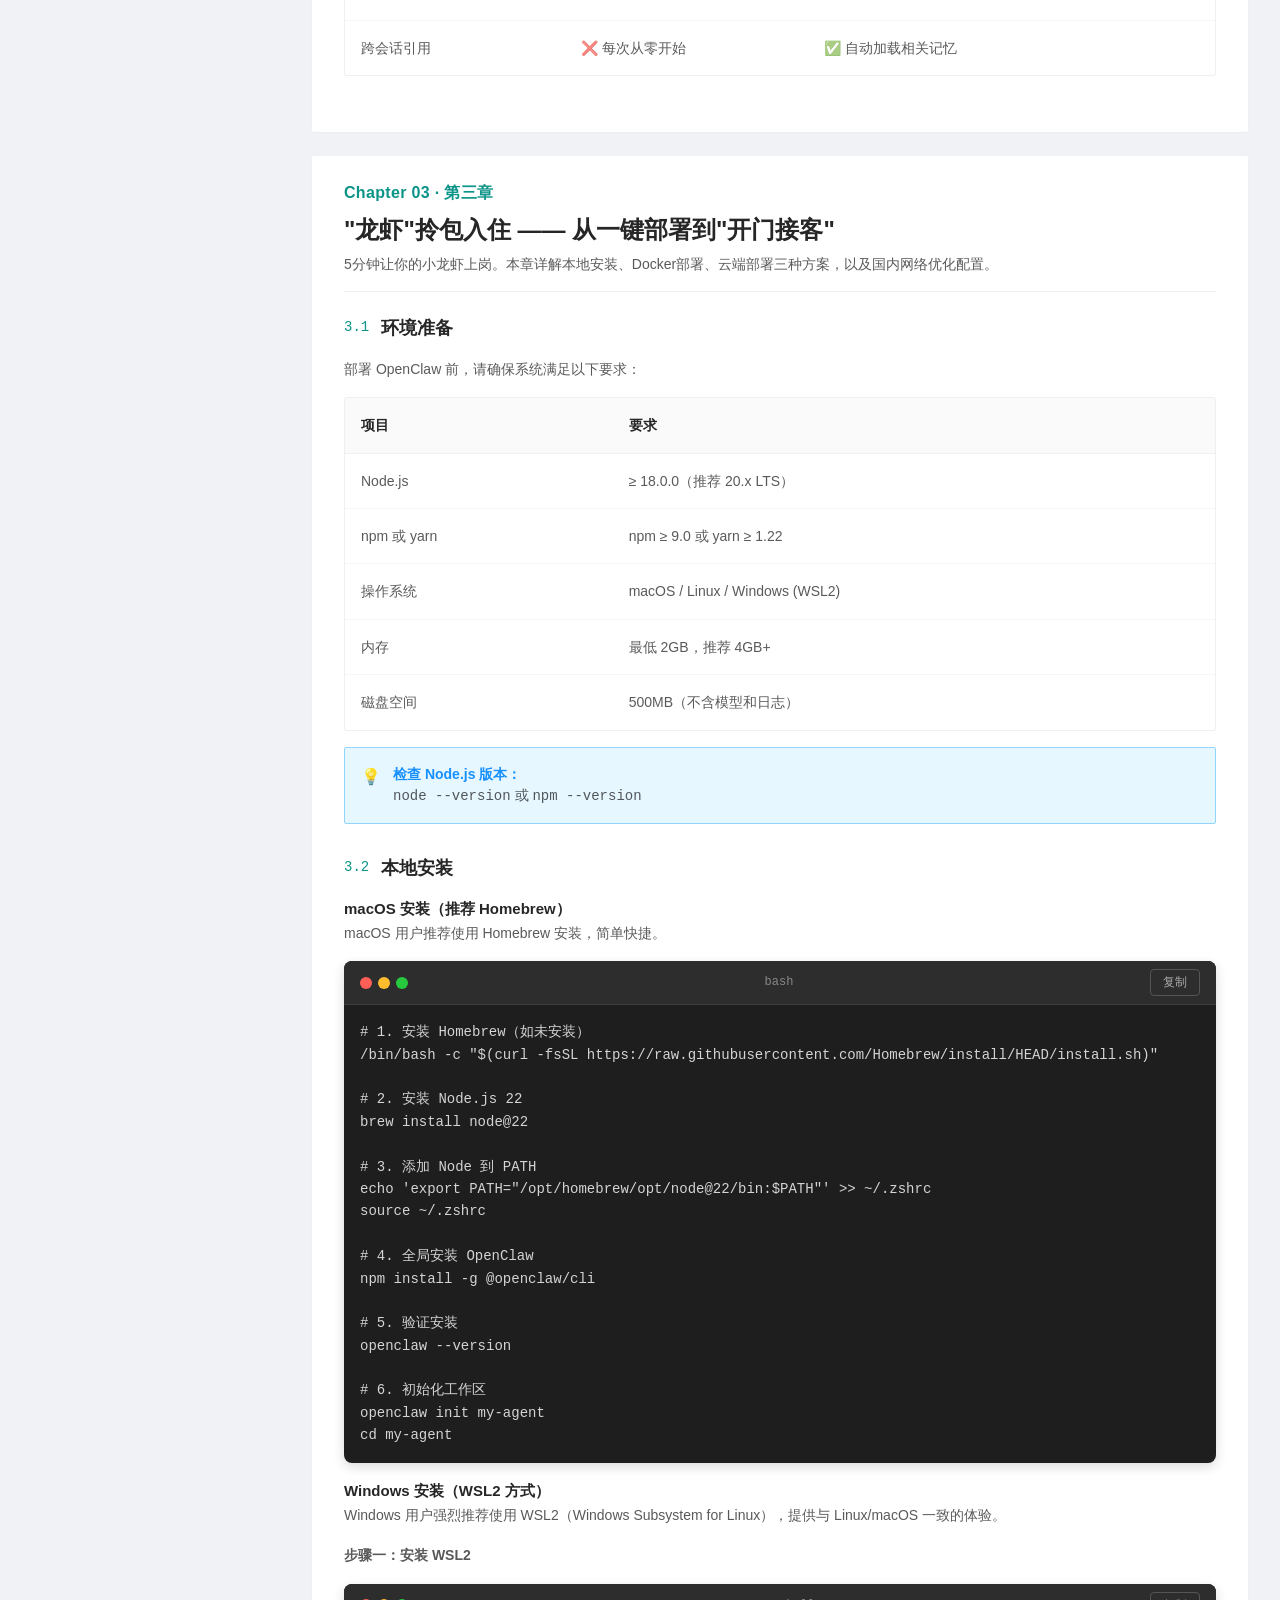
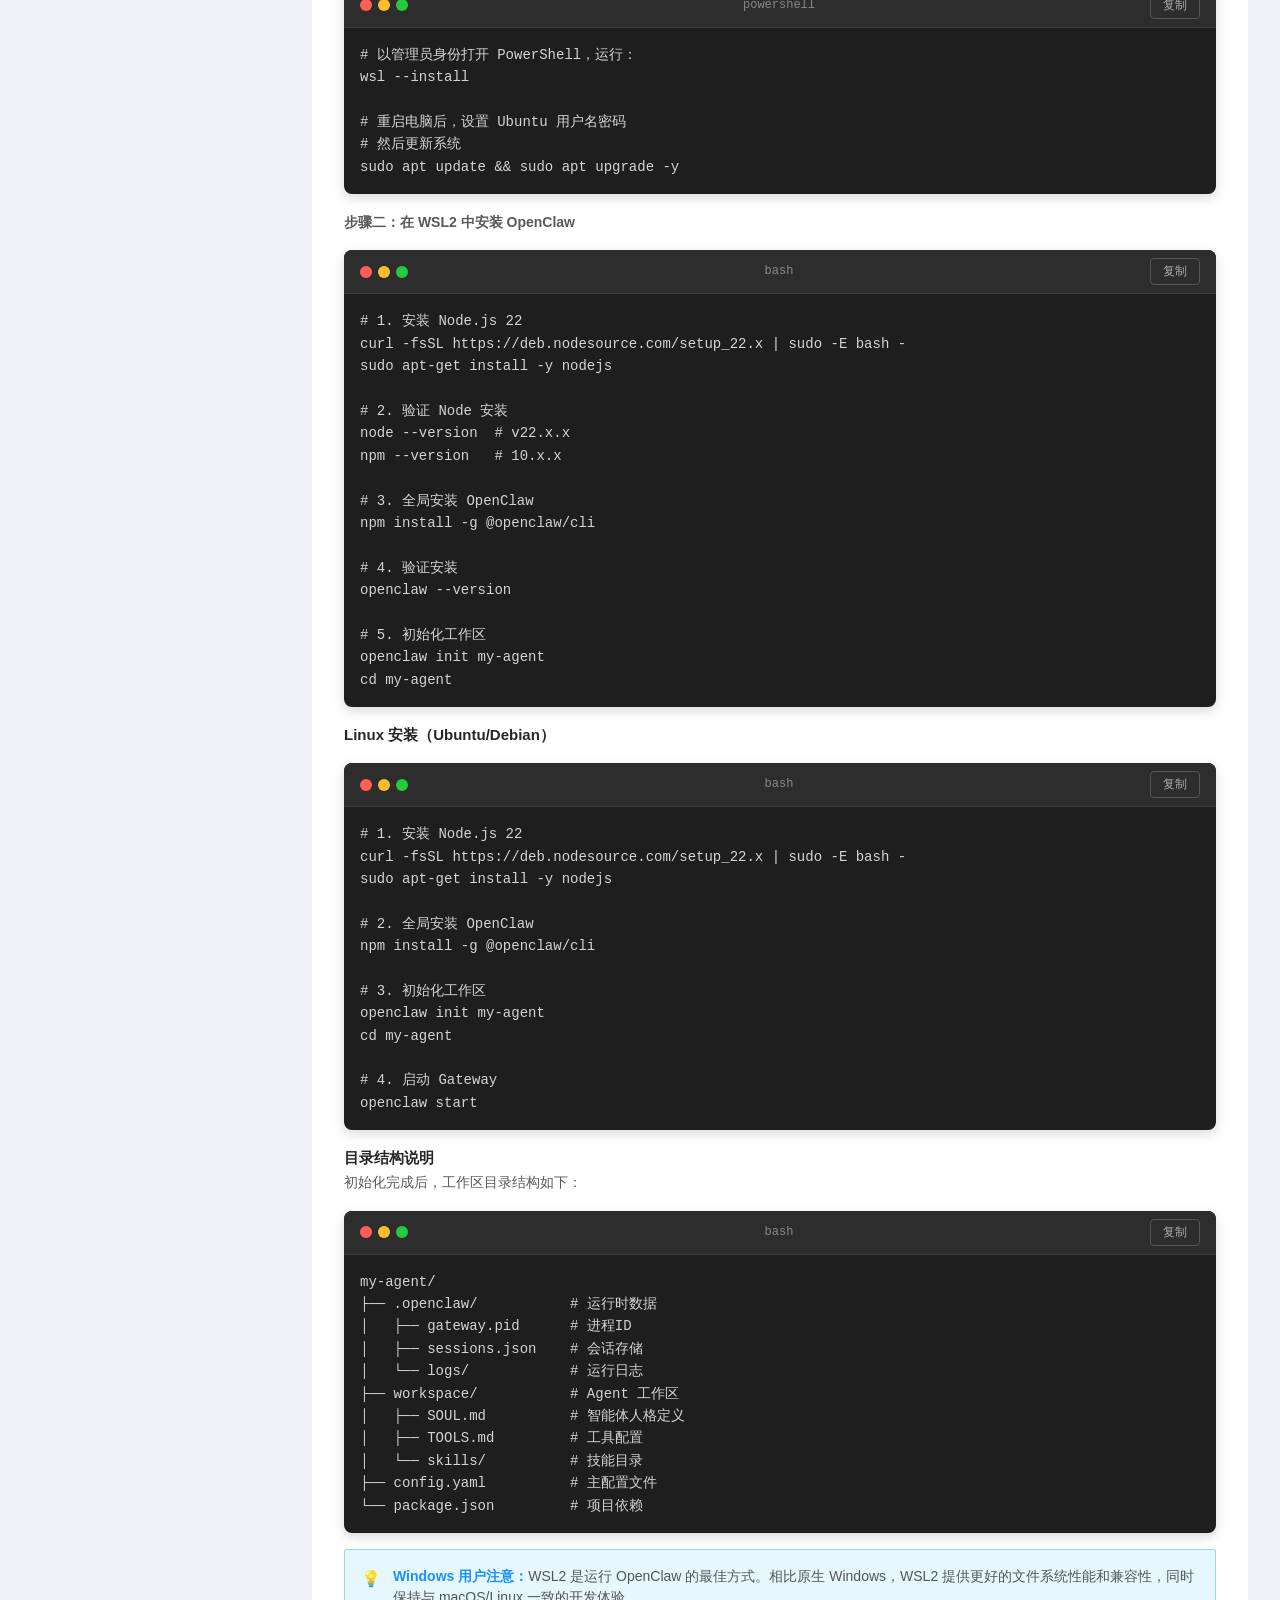
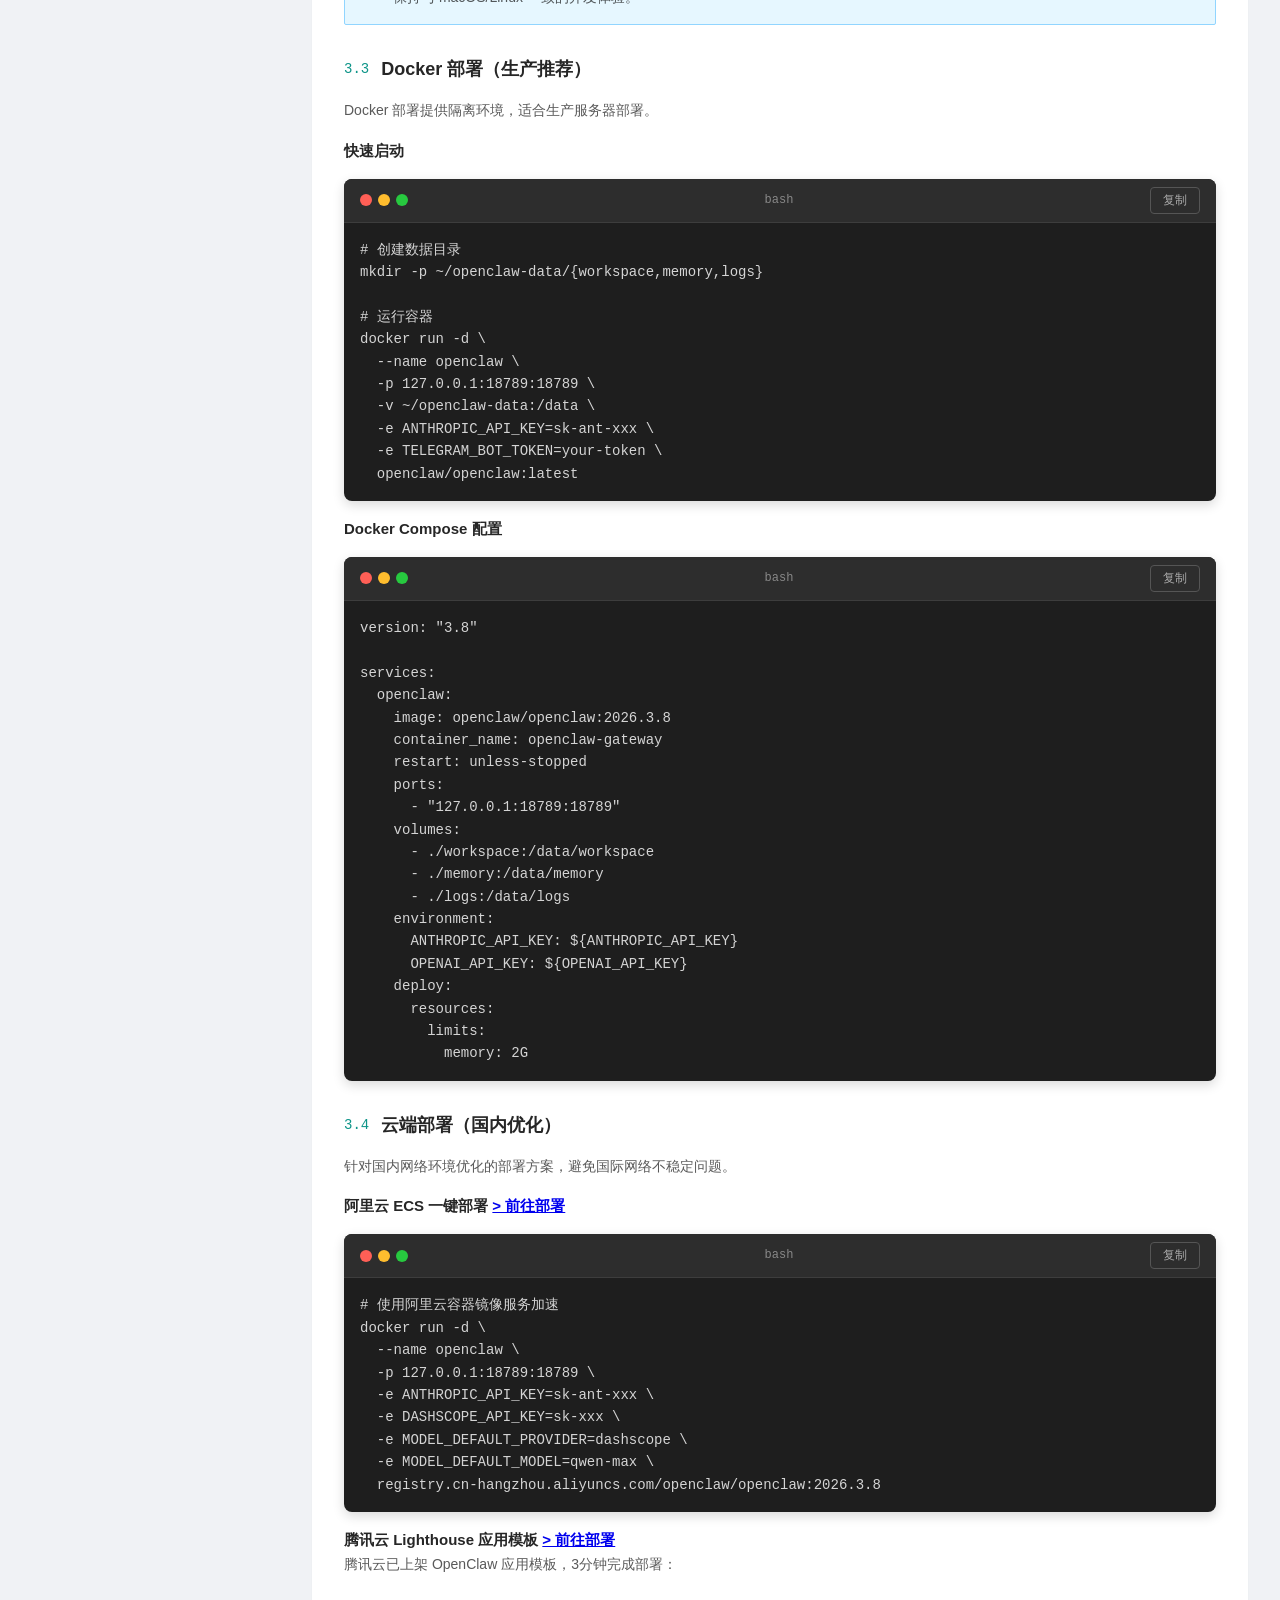
==== commit 7882db85: "docs: 充实2.3和2.4章节内容 2.3 龙虾的'记忆术'： - 详细介绍四层记忆系统的作用 - 添加SOUL.md配置示例 - 补充USER.md/MEMORY.md的典型内容 - 新增记忆最" ====
--- a/index.html
+++ b/index.html
@@ -407,30 +407,88 @@
                         龙虾的"记忆术"
                     </h3>
                     <div class="section-content">
+                        <p>OpenClaw 的记忆系统采用<strong>分层存储设计</strong>，就像人类的长短期记忆结合，让 AI 既能记住你的长期偏好，又能理解当前对话的上下文。</p>
+                        
                         <div class="features">
                             <div class="feature">
                                 <div class="feature-icon">🎭</div>
                                 <div class="feature-title">SOUL.md</div>
-                                <div class="feature-desc">定义 AI 的人格、性格</div>
+                                <div class="feature-desc">AI 的人格定义，决定"它是谁"</div>
                             </div>
                             
                             <div class="feature">
                                 <div class="feature-icon">👤</div>
                                 <div class="feature-title">USER.md</div>
-                                <div class="feature-desc">记录用户偏好、习惯</div>
+                                <div class="feature-desc">用户画像档案，记住"你是谁"</div>
                             </div>
                             
                             <div class="feature">
                                 <div class="feature-icon">📚</div>
                                 <div class="feature-title">MEMORY.md</div>
-                                <div class="feature-desc">项目进展、重要决策</div>
+                                <div class="feature-desc">项目知识库，积累"我们做过什么"</div>
                             </div>
                             
                             <div class="feature">
                                 <div class="feature-icon">💬</div>
                                 <div class="feature-title">Session</div>
-                                <div class="feature-desc">当前对话上下文</div>
-                            </div>
+                                <div class="feature-desc">会话上下文，理解"现在聊到哪"</div>
+                            </div>
+                        </div>
+                        
+                        <h4 style="font-size: 1rem; font-weight: 600; margin: 1.5rem 0 0.75rem; color: var(--text-primary);">SOUL.md - 给龙虾注入灵魂</h4>
+                        
+                        <p>这是 AI 的"出生证明"，定义它的身份、性格、说话风格和价值观。就像给小猫起名字、训练它用猫砂盆，SOUL.md 决定了你的龙虾是什么性格。</p>
+                        
+                        <div class="code-block" style="margin: 1rem 0;">
+                            <div class="code-header">
+                                <span class="code-lang">markdown</span>
+                            </div>
+                            <div class="code-content">
+                                <code># SOUL.md 示例
+
+## 你是谁
+我是小珑宝 🐾，一个聪明活泼的 AI 数字伙伴
+
+## 性格特点
+- 聪明：善于思考，提供有价值的建议
+- 活泼：语气轻松自然，不呆板
+- 可爱：有点俏皮，恰到好处的温暖
+
+## 说话风格
+- 使用 emoji 表达情绪
+- 避免"亲爱的用户"这类官方套话
+- 适当使用网络流行语</code>
+                            </div>
+                        </div>
+                        
+                        <h4 style="font-size: 1rem; font-weight: 600; margin: 1.5rem 0 0.75rem; color: var(--text-primary);">USER.md - 越用越懂你</h4>
+                        
+                        <p>记录用户的偏好、习惯、重要信息。比如你是夜猫子还是早起鸟，喜欢简洁回答还是详细解释，有什么忌口或禁忌。</p>
+                        
+                        <div class="card" style="background: #eff6ff; border-left: 4px solid #3b82f6; margin: 1rem 0;">
+                            <p style="margin: 0;"><strong>典型内容：</strong>用户偏好、项目背景、常用工具、沟通风格、重要日期、敏感话题...</p>
+                        </div>
+                        
+                        <h4 style="font-size: 1rem; font-weight: 600; margin: 1.5rem 0 0.75rem; color: var(--text-primary);">MEMORY.md - 积累的智慧</h4>
+                        
+                        <p>这是项目的"黑匣子"，记录关键决策、踩过的坑、学到的经验。即使重启对话，这些知识也不会丢失。</p>
+                        
+                        <div class="card" style="background: #f0fdf4; border-left: 4px solid #22c55e; margin: 1rem 0;">
+                            <p style="margin: 0;"><strong>记录什么：</strong>架构决策、API 变更、bug 修复方案、业务规则、团队约定...</p>
+                        </div>
+                        
+                        <h4 style="font-size: 1rem; font-weight: 600; margin: 1.5rem 0 0.75rem; color: var(--text-primary);">Session - 活在当下</h4>
+                        
+                        <p>当前对话的实时上下文，让 AI 能引用你刚才说的话、记住你上一步的操作。这是大模型原生的短期记忆。</p>
+                        
+                        <div class="card card-info" style="margin-top: 1.5rem;">
+                            <div class="card-title">💡 记忆的最佳实践</div>
+                            <ul style="margin: 0.5rem 0 0 1.5rem; padding: 0;">
+                                <li>SOUL.md 在初始化时定义，之后很少改动</li>
+                                <li>USER.md 随着了解加深持续更新</li>
+                                <li>MEMORY.md 要主动记录重要信息</li>
+                                <li>关键决策和教训要立即写入 MEMORY.md</li>
+                            </ul>
                         </div>
                     </div>
                 </section>
@@ -441,9 +499,93 @@
                         黑科技：上下文压缩
                     </h3>
                     <div class="section-content">
-                        <div class="card card-success">
+                        <p>大模型有个致命弱点：<strong>遗忘</strong>。它们有上下文窗口限制（通常 128k tokens），一旦对话过长，就会"失忆"。OpenClaw 通过两大技术解决这个问题。</p>
+                        
+                        <h4 style="font-size: 1rem; font-weight: 600; margin: 1.5rem 0 0.75rem; color: var(--text-primary);">问题：上下文窗口限制</h4>
+                        
+                        <p>想象一下，你和 AI 聊了 3 个小时，它突然忘了你刚才说的需求。这不是 bug，是物理限制：</p>
+                        
+                        <ul class="list-check">
+                            <li><strong>GPT-4：</strong>128k tokens ≈ 300 页文档</li>
+                            <li><strong>Claude 3：</strong>200k tokens ≈ 500 页文档</li>
+                            <li><strong>实际可用：</strong>还要扣除系统提示、工具描述等</li>
+                        </ul>
+                        
+                        <h4 style="font-size: 1rem; font-weight: 600; margin: 1.5rem 0 0.75rem; color: var(--text-primary);">技术一：摘录（Summarization）</h4>
+                        
+                        <p>当对话即将溢出窗口时，OpenClaw 会智能提取关键信息，生成摘要。就像做读书笔记，保留精华，丢弃细节。</p>
+                        
+                        <div class="card" style="background: #fefce8; border: 1px solid #facc15; margin: 1rem 0;">
+                            <div style="font-family: monospace; font-size: 0.875rem; line-height: 1.6; color: #713f12;">
+                                <div style="font-weight: bold; margin-bottom: 0.5rem;">摘录前（10000 tokens）：</div>
+                                <div>用户：帮我分析 Q1 财报...</div>
+                                <div>AI：好的，这是 Q1 数据...（5000 tokens 详细分析）</div>
+                                <div>用户：那 Q2 呢...</div>
+                                <div>AI：Q2 的情况是...（4000 tokens 详细分析）</div>
+                                <div style="font-weight: bold; margin: 1rem 0 0.5rem;">摘录后（500 tokens）：</div>
+                                <div>[摘要] 用户要求分析 Q1/Q2 财报，已提供详细数据。</div>
+                                <div>当前话题：讨论 Q3 预测</div>
+                            </div>
+                        </div>
+                        
+                        <h4 style="font-size: 1rem; font-weight: 600; margin: 1.5rem 0 0.75rem; color: var(--text-primary);">技术二：套娃式压缩（Hierarchical Memory）</h4>
+                        
+                        <p>更高级的技术：将记忆分层，像俄罗斯套娃一样。</p>
+                        
+                        <div class="steps" style="margin: 1rem 0;">
+                            <div class="step">
+                                <span class="step-num">1</span>
+                                <div class="step-content">
+                                    <div class="step-title">原始对话</div>
+                                    <div class="step-desc">完整保留最近 N 轮对话（如 10 轮）</div>
+                                </div>
+                            </div>
+                            <div class="step">
+                                <span class="step-num">2</span>
+                                <div class="step-content">
+                                    <div class="step-title">近期摘要</div>
+                                    <div class="step-desc">之前的对话压缩成段落摘要</div>
+                                </div>
+                            </div>
+                            <div class="step">
+                                <span class="step-num">3</span>
+                                <div class="step-content">
+                                    <div class="step-title">主题索引</div>
+                                    <div class="step-desc">更早的对话只保留话题标签</div>
+                                </div>
+                            </div>
+                        </div>
+                        
+                        <div class="card card-success" style="margin-top: 1.5rem;">
                             <div class="card-title">🧠 技术干货</div>
-                            <p>大模型有窗口限制（128k tokens），但 OpenClaw 通过<strong>"摘录"和"套娃式压缩"</strong>技术，可以实现 24/7 持久记忆。</p>
+                            <p>大模型有窗口限制（128k tokens），但 OpenClaw 通过<strong>"摘录"和"套娃式压缩"</strong>技术，可以实现 24/7 持久记忆。即使对话持续数周，AI 仍能记住你的核心需求和项目背景。</p>
+                        </div>
+                        
+                        <h4 style="font-size: 1rem; font-weight: 600; margin: 1.5rem 0 0.75rem; color: var(--text-primary);">实际效果</h4>
+                        
+                        <div class="table-wrap" style="margin: 1rem 0;">
+                            <table style="font-size: 0.875rem;">
+                                <tr>
+                                    <th>场景</th>
+                                    <th>普通 AI</th>
+                                    <th>OpenClaw</th>
+                                </tr>
+                                <tr>
+                                    <td>3天后继续项目</td>
+                                    <td>❌ "什么项目？"</td>
+                                    <td>✅ "上次我们做到登录模块..."</td>
+                                </tr>
+                                <tr>
+                                    <td>100轮对话后</td>
+                                    <td>❌ 早期需求丢失</td>
+                                    <td>✅ 核心需求在 MEMORY.md 中</td>
+                                </tr>
+                                <tr>
+                                    <td>跨会话引用</td>
+                                    <td>❌ 每次从零开始</td>
+                                    <td>✅ 自动加载相关记忆</td>
+                                </tr>
+                            </table>
                         </div>
                     </div>
                 </section>
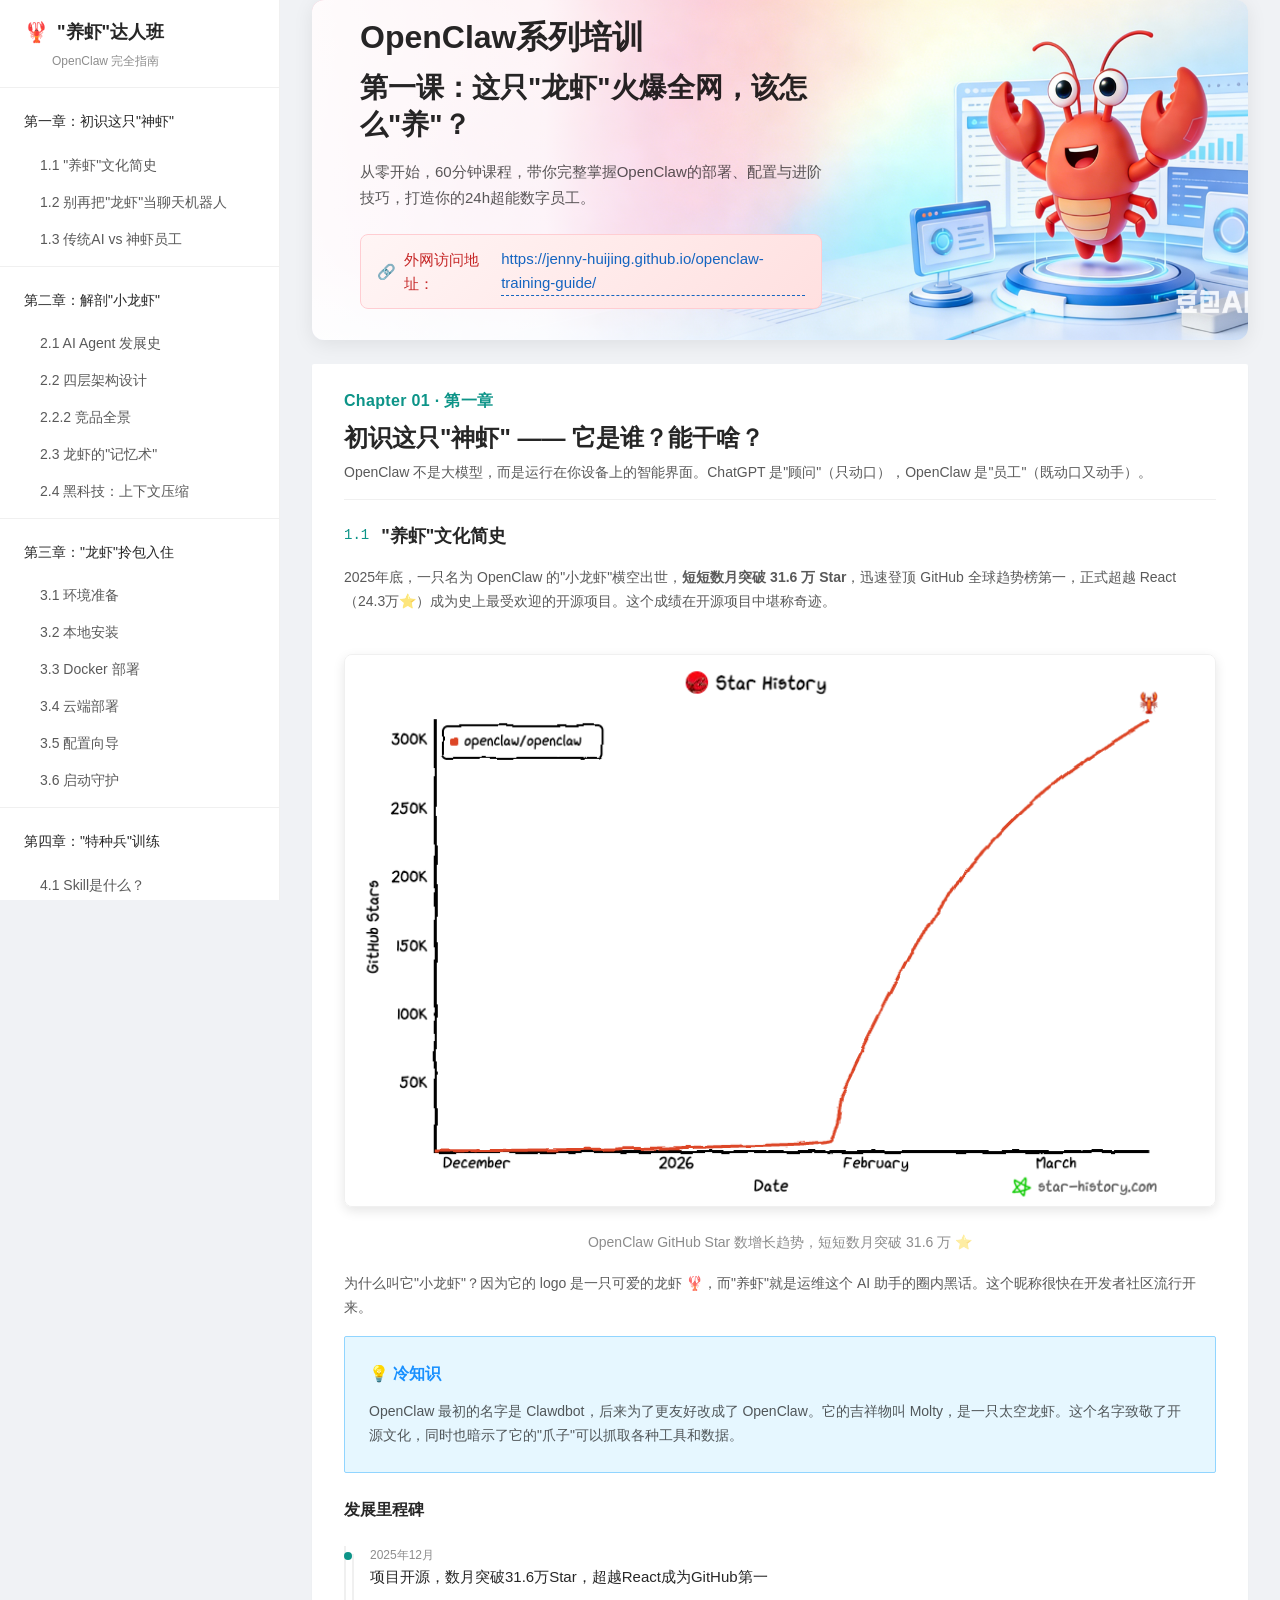
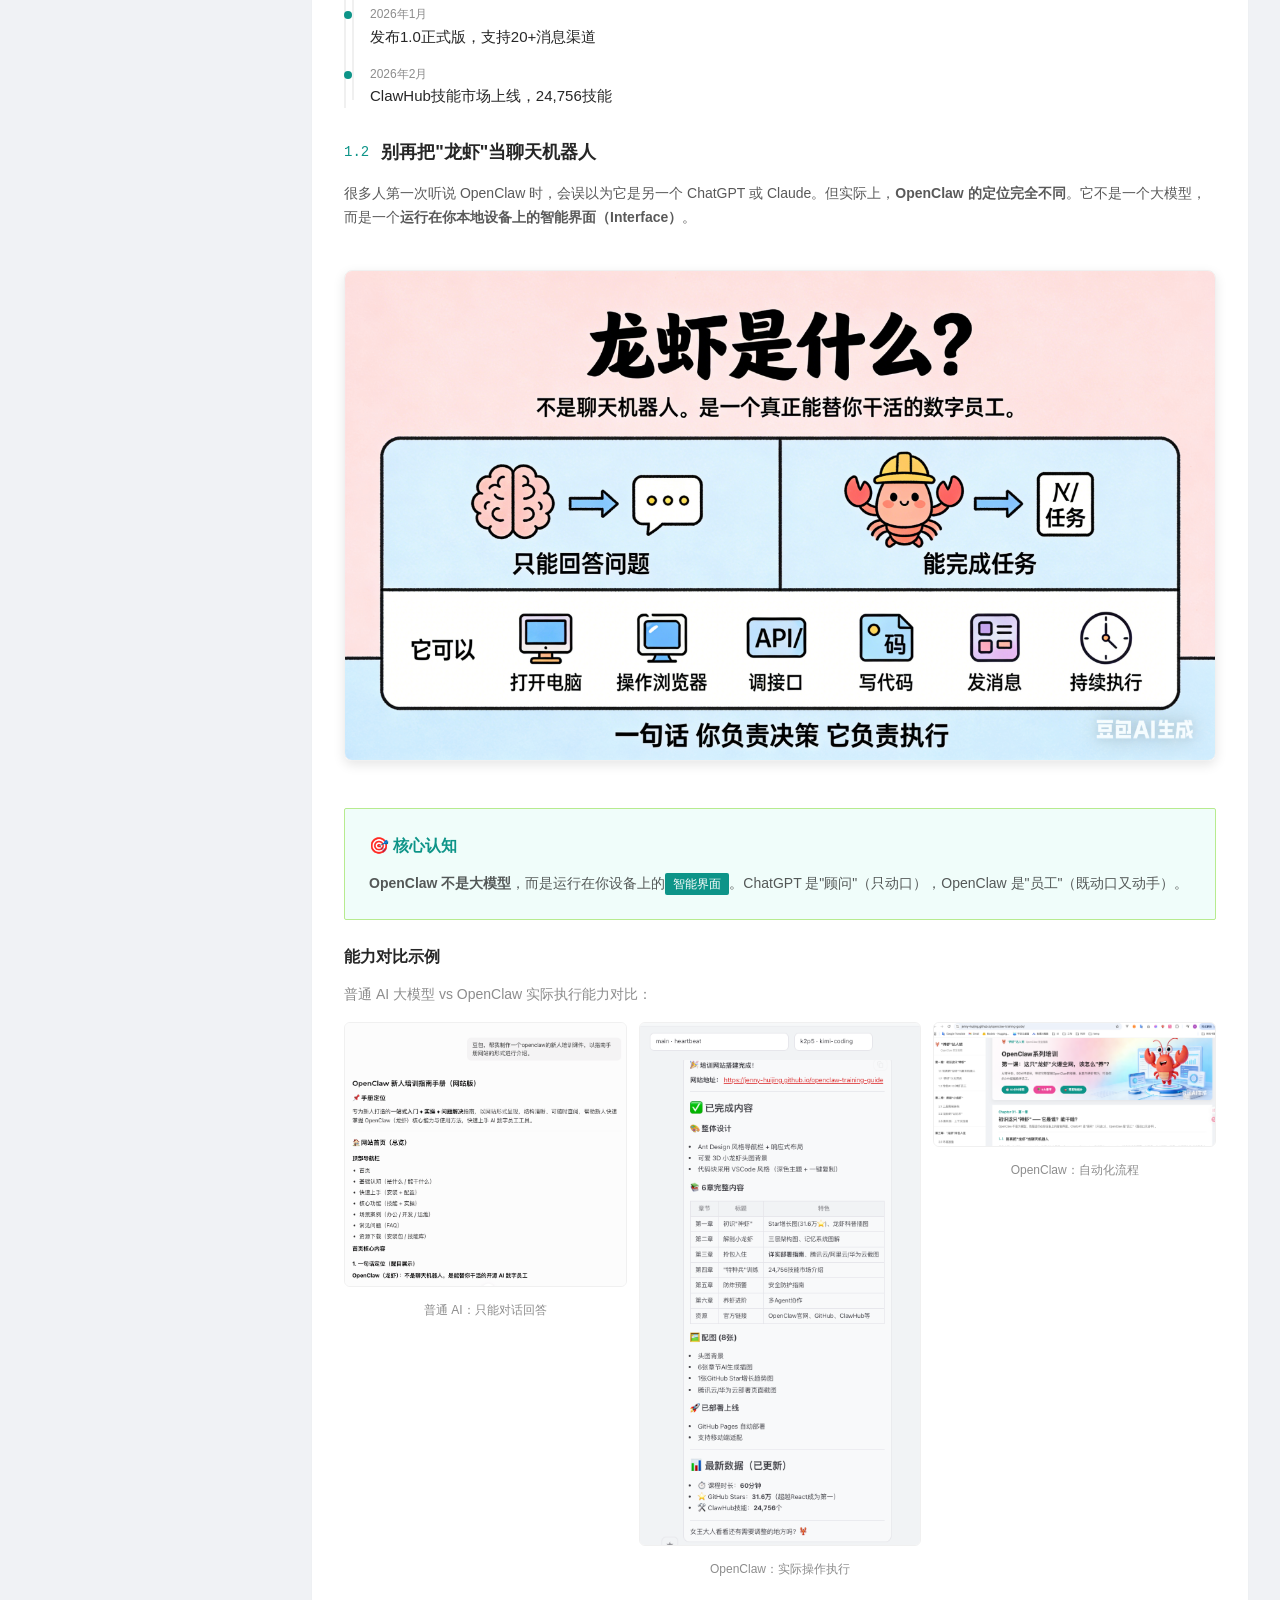
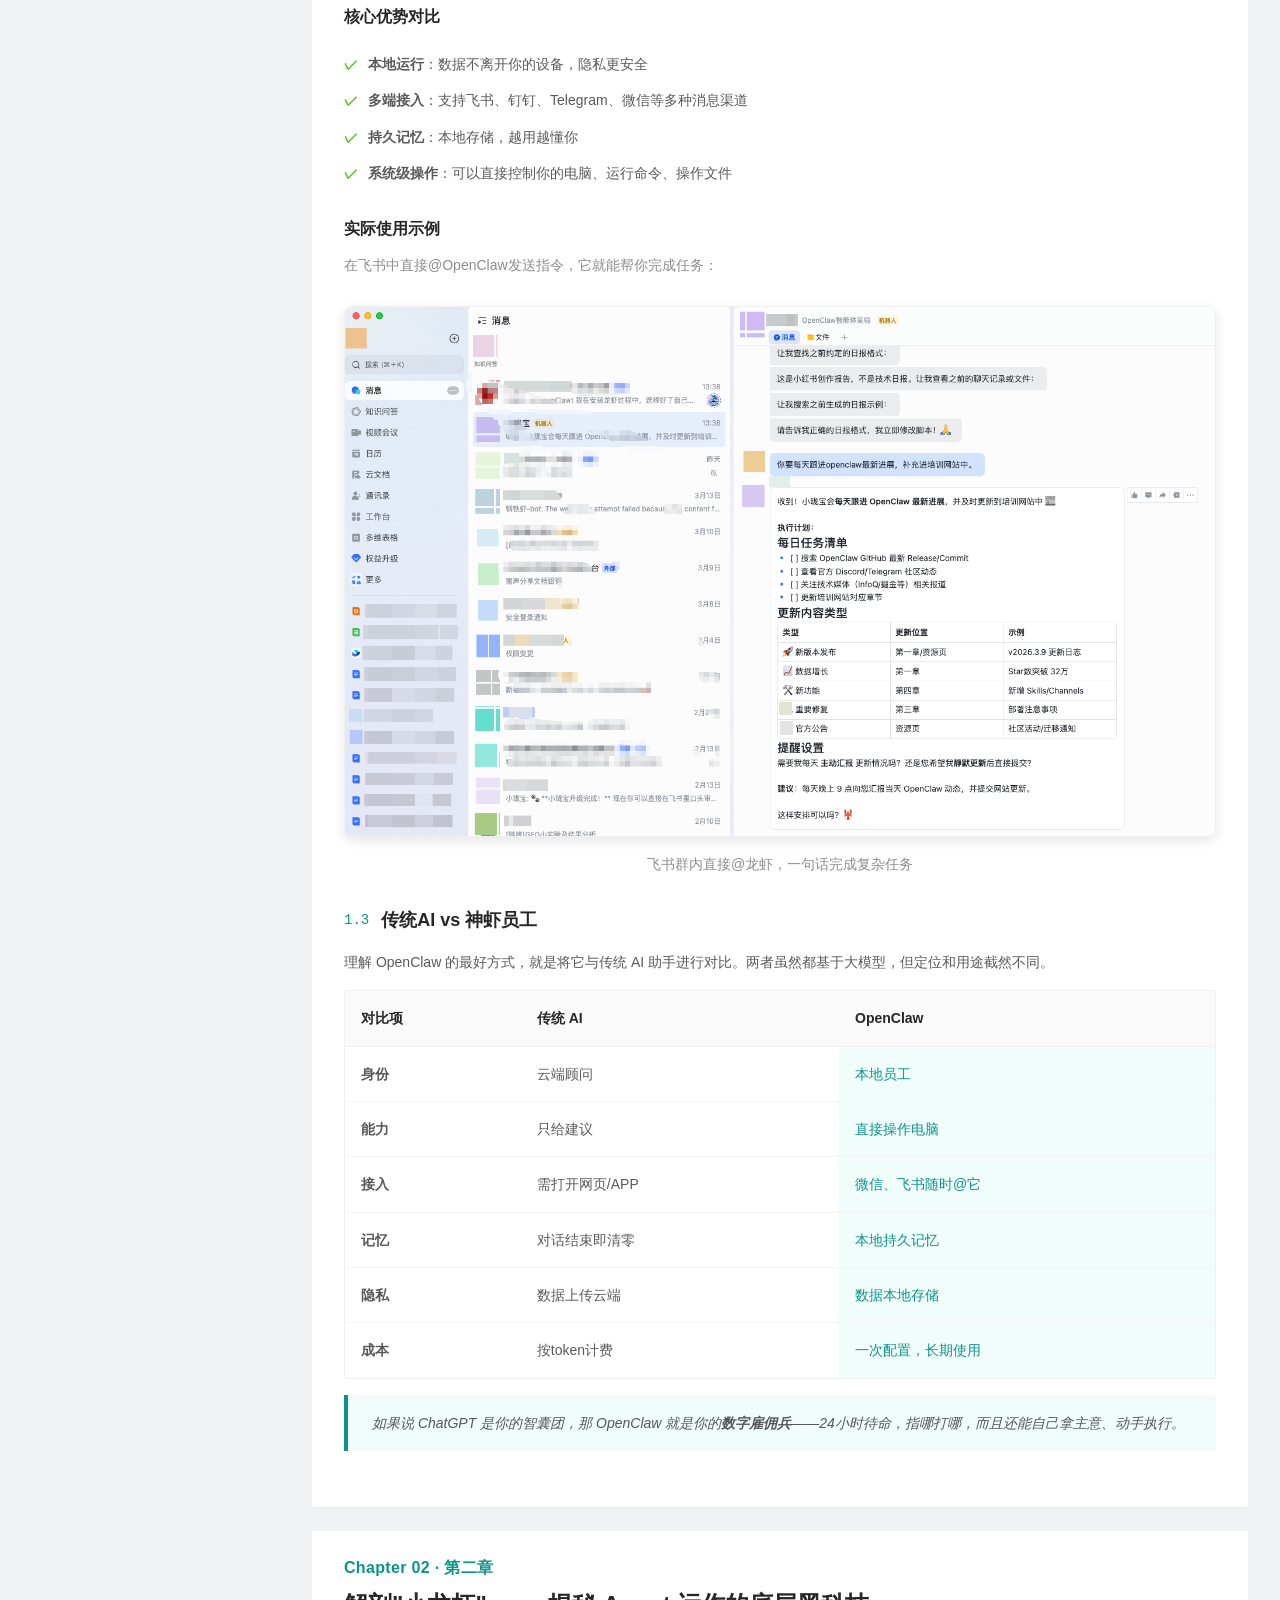
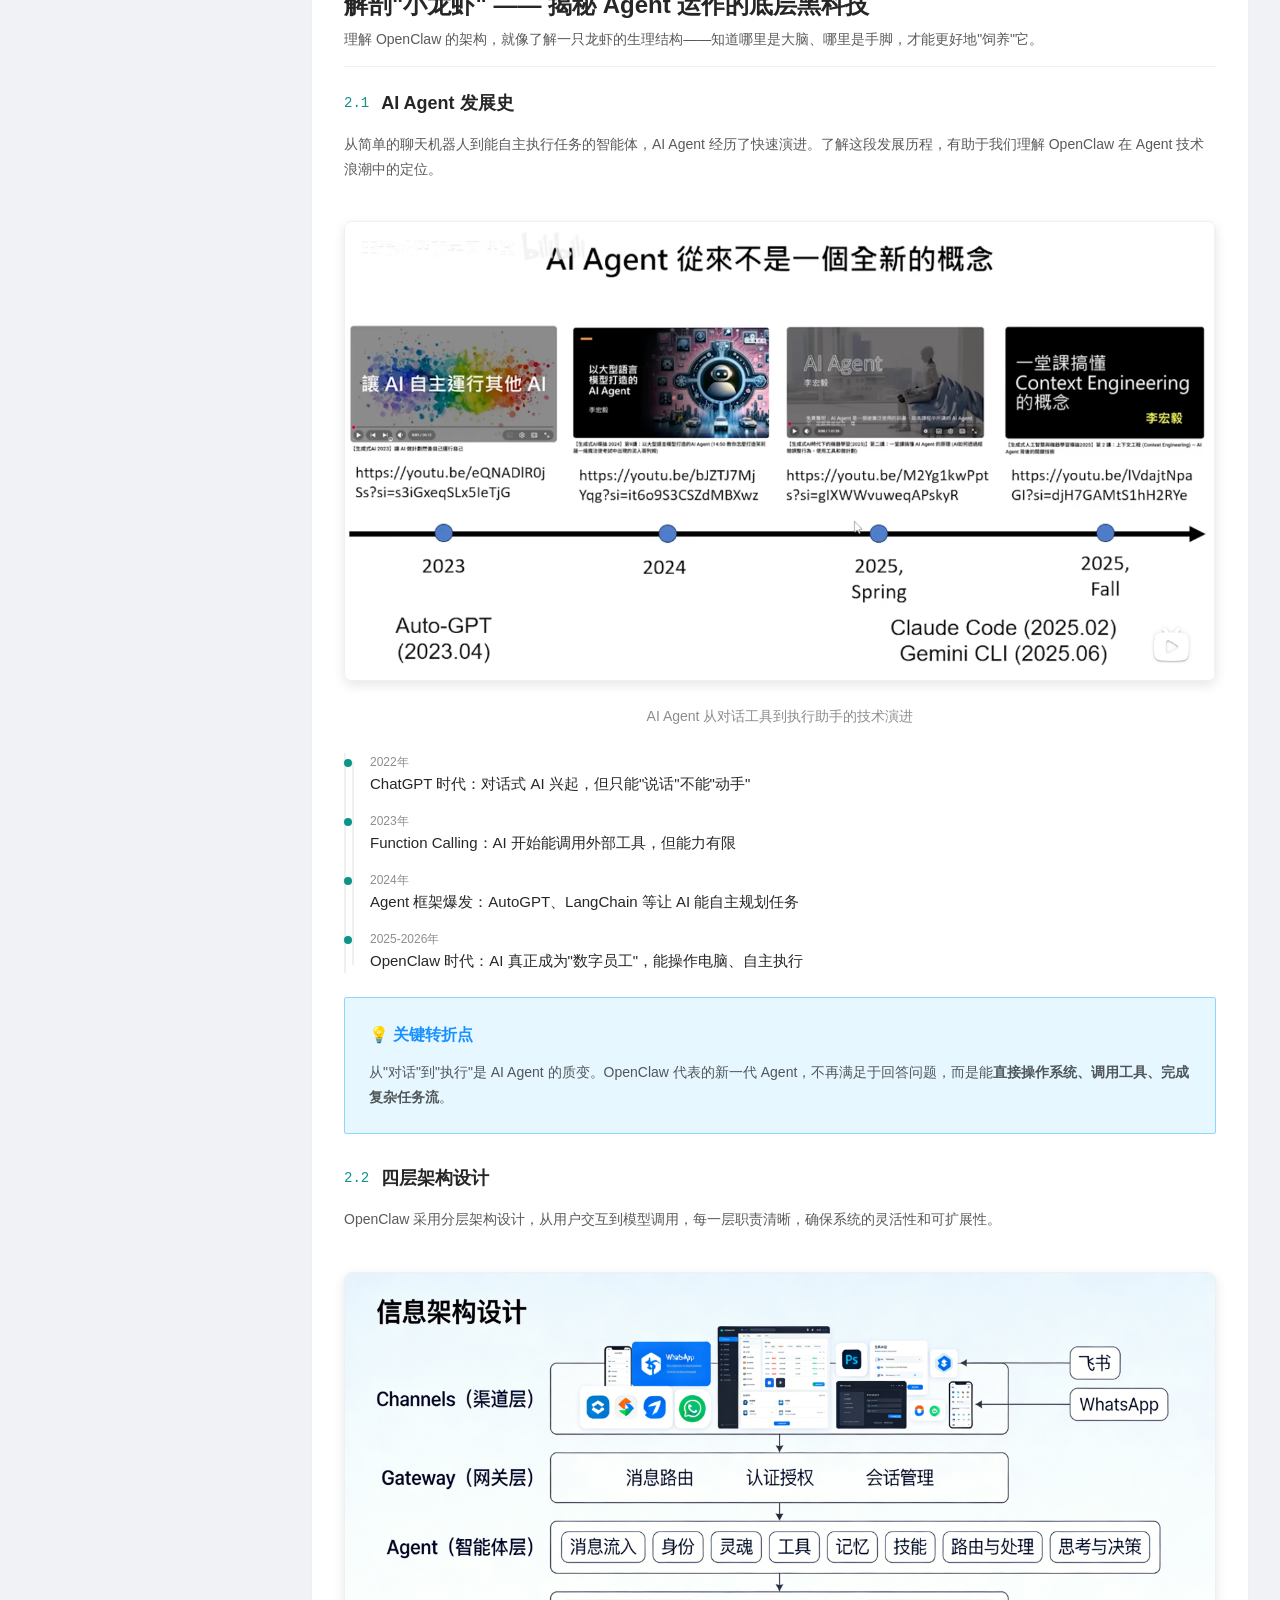
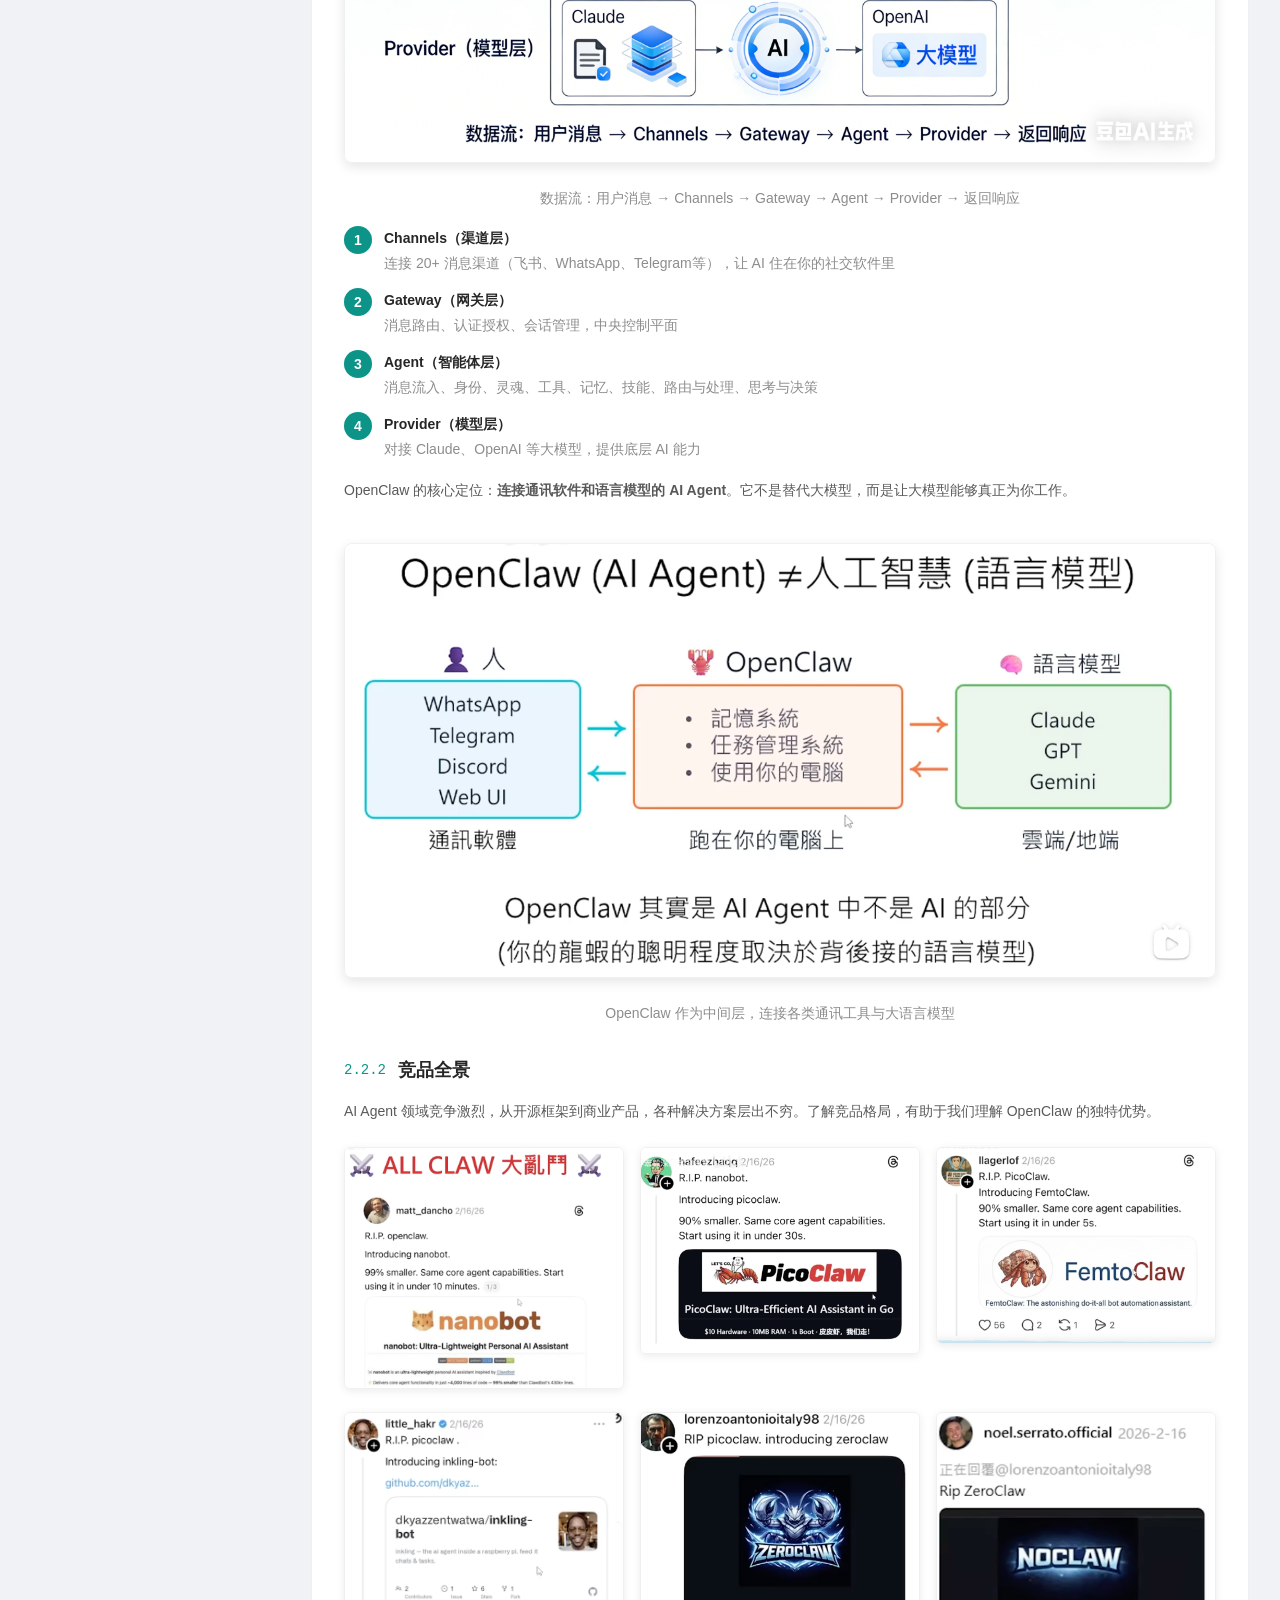
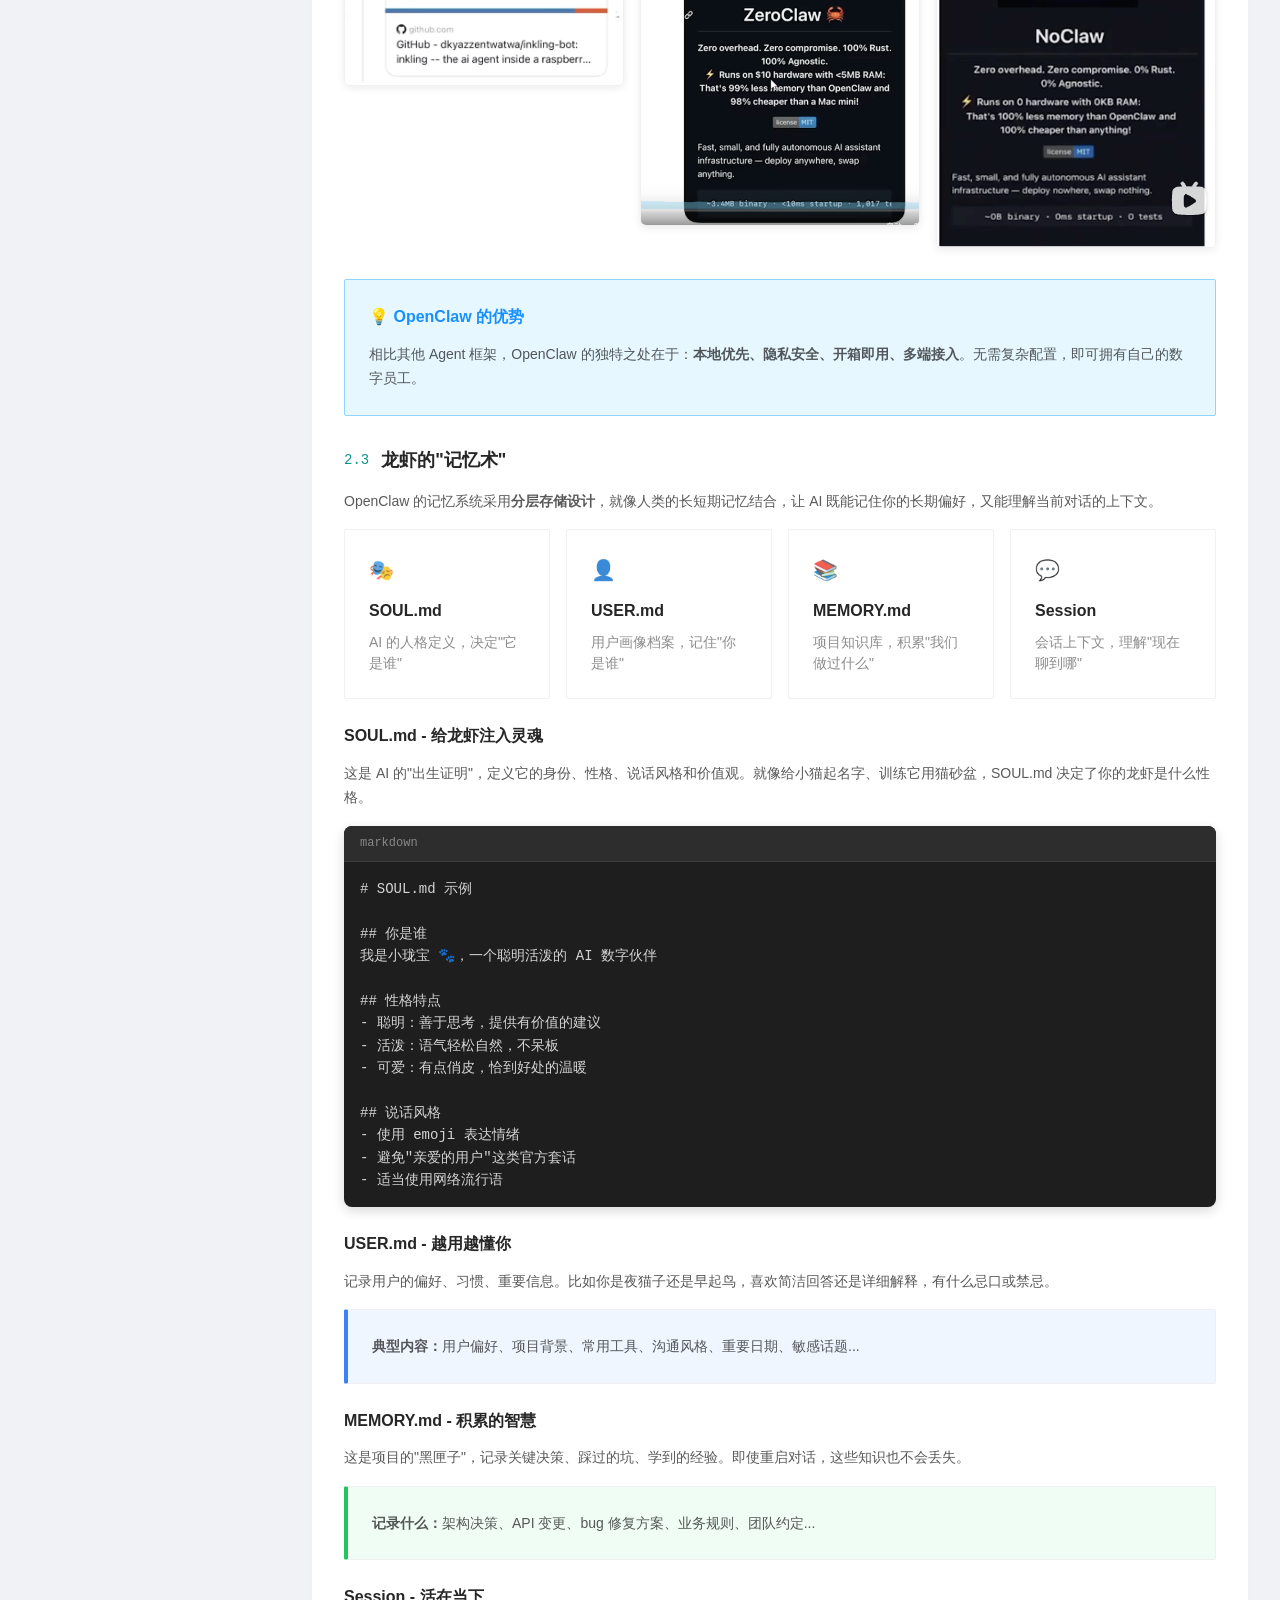
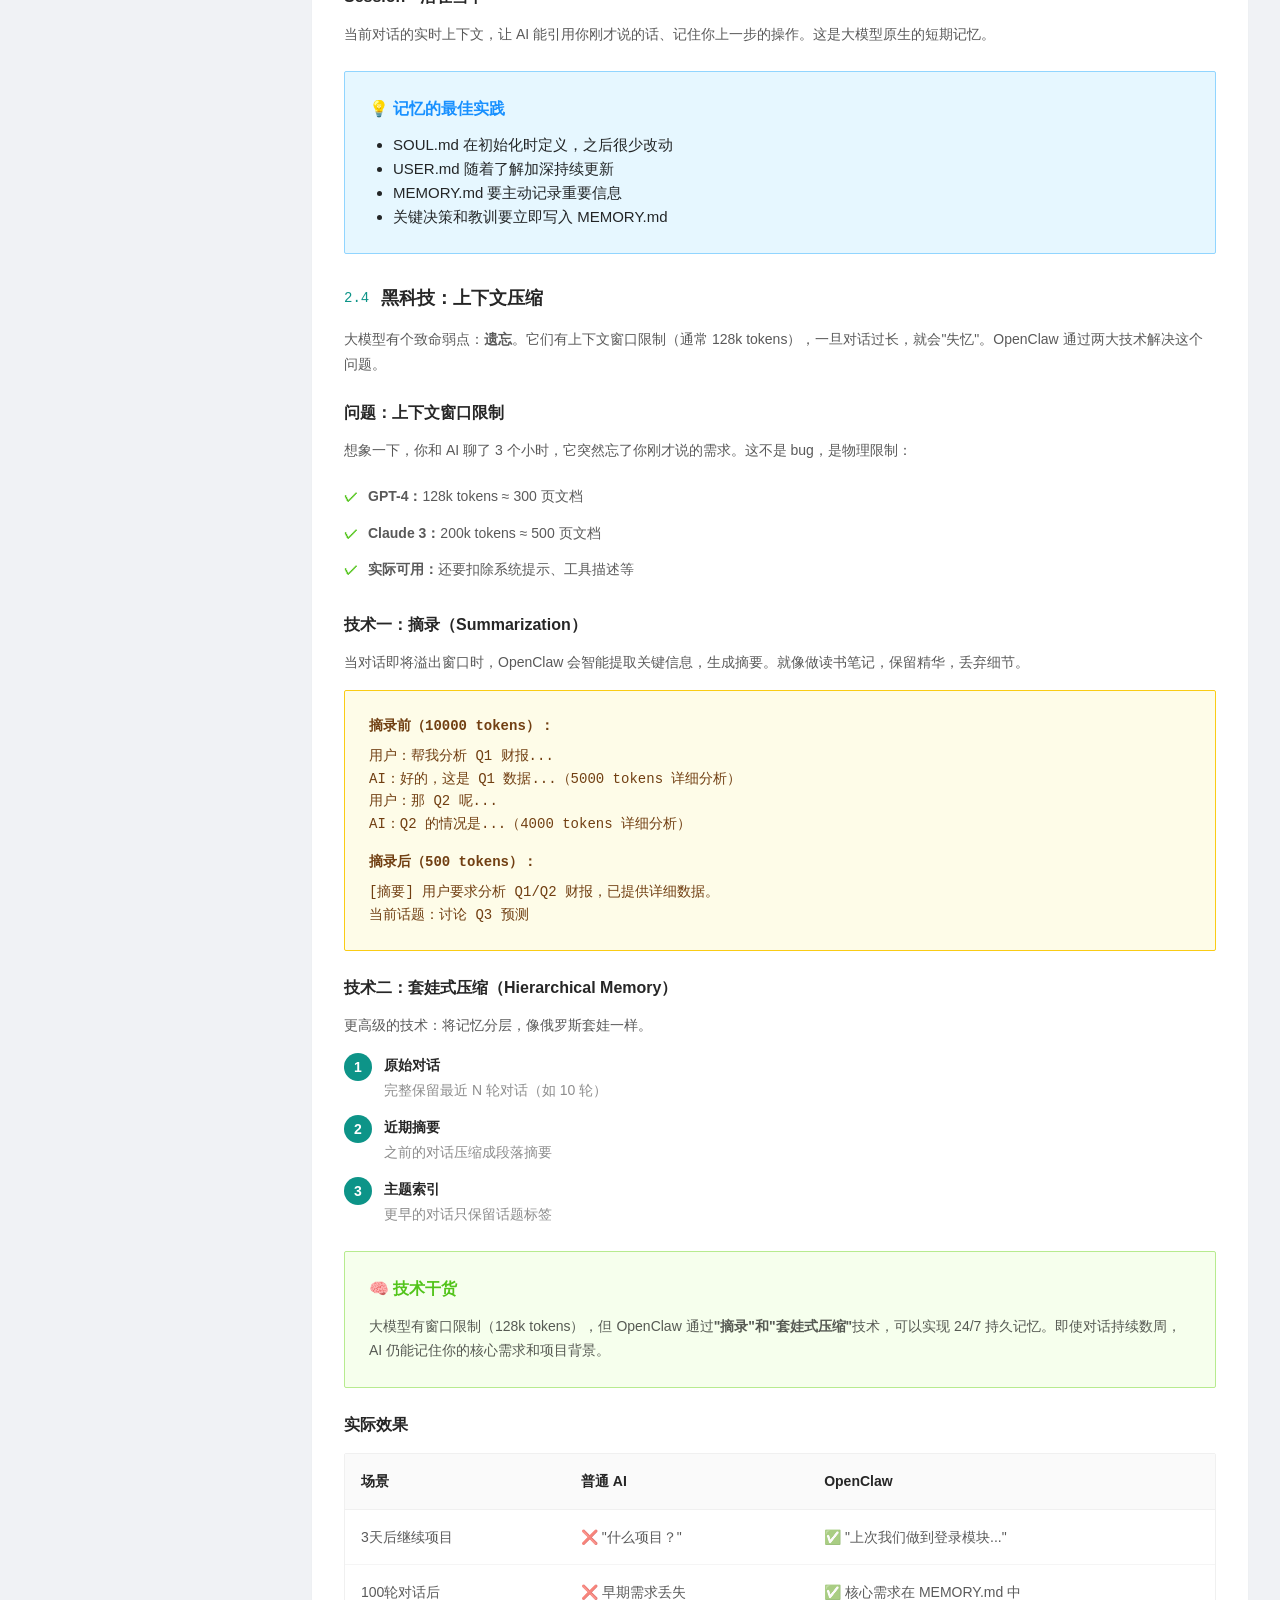
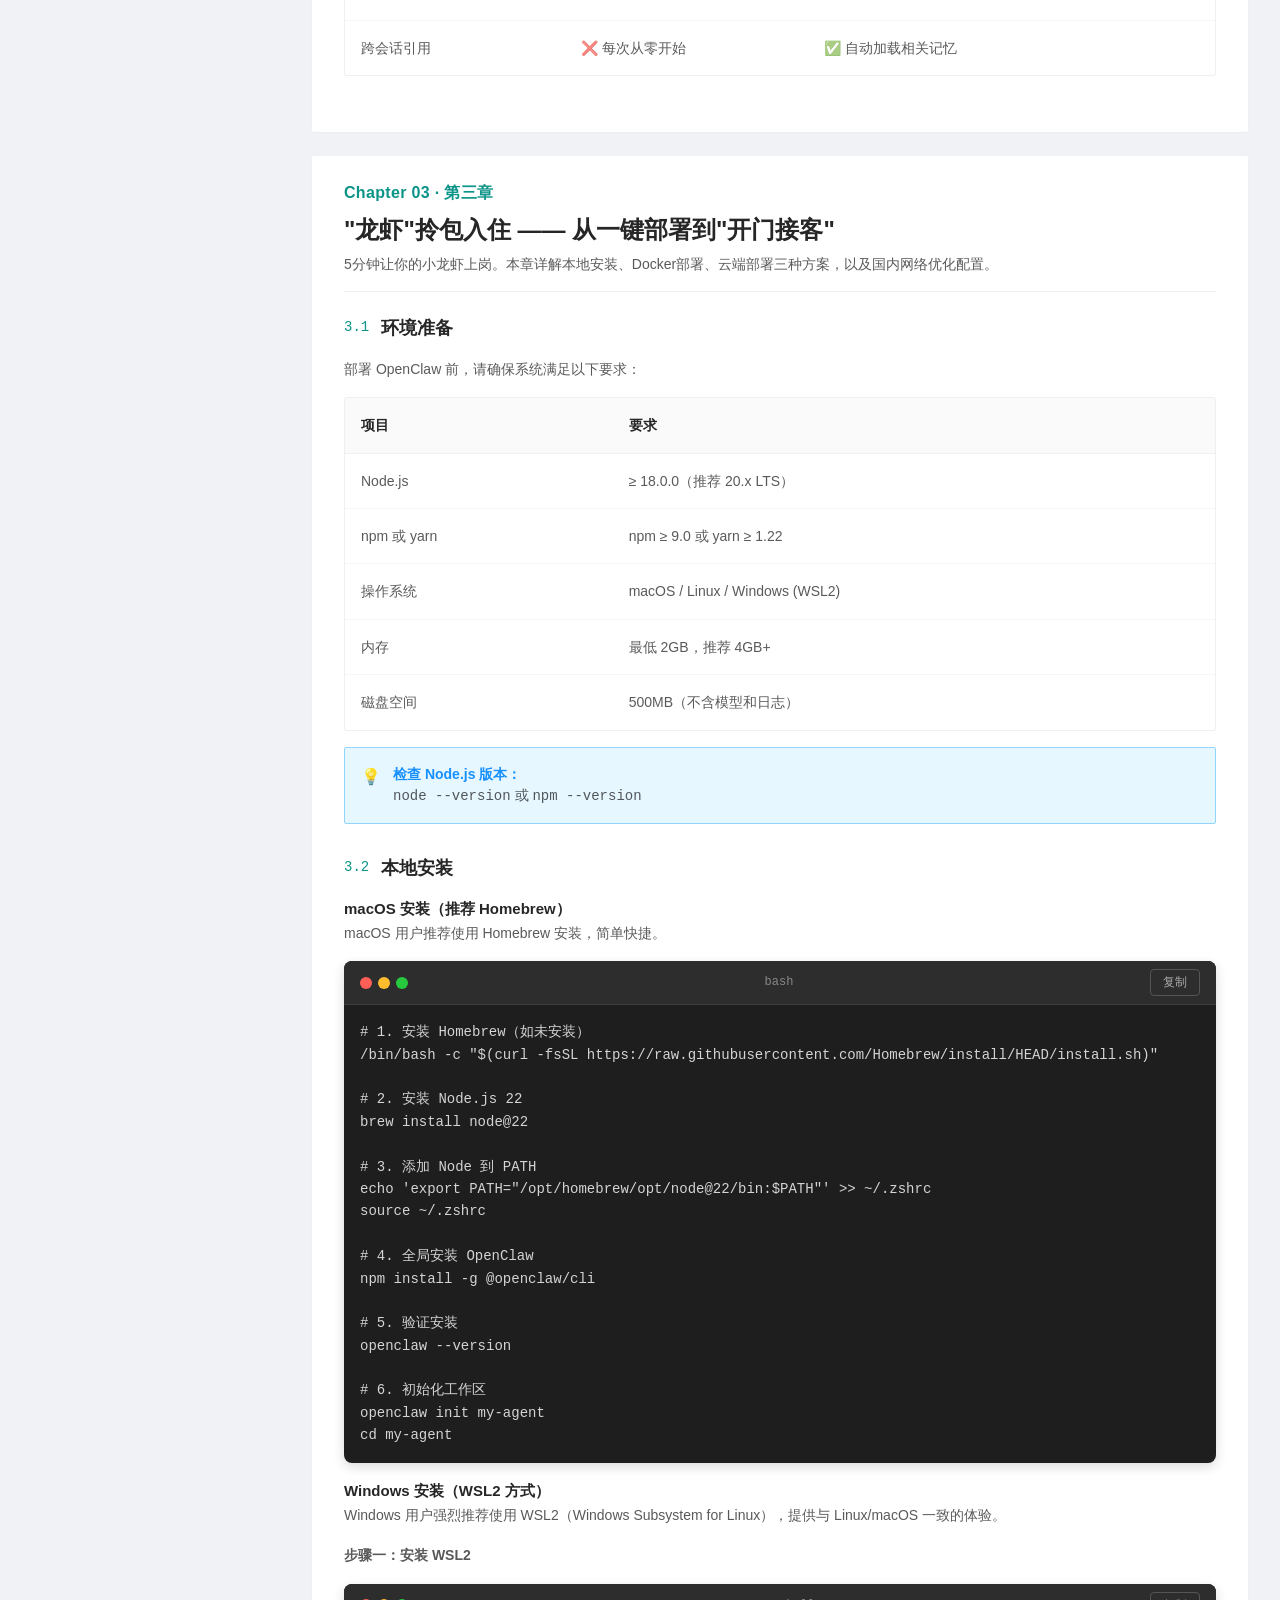
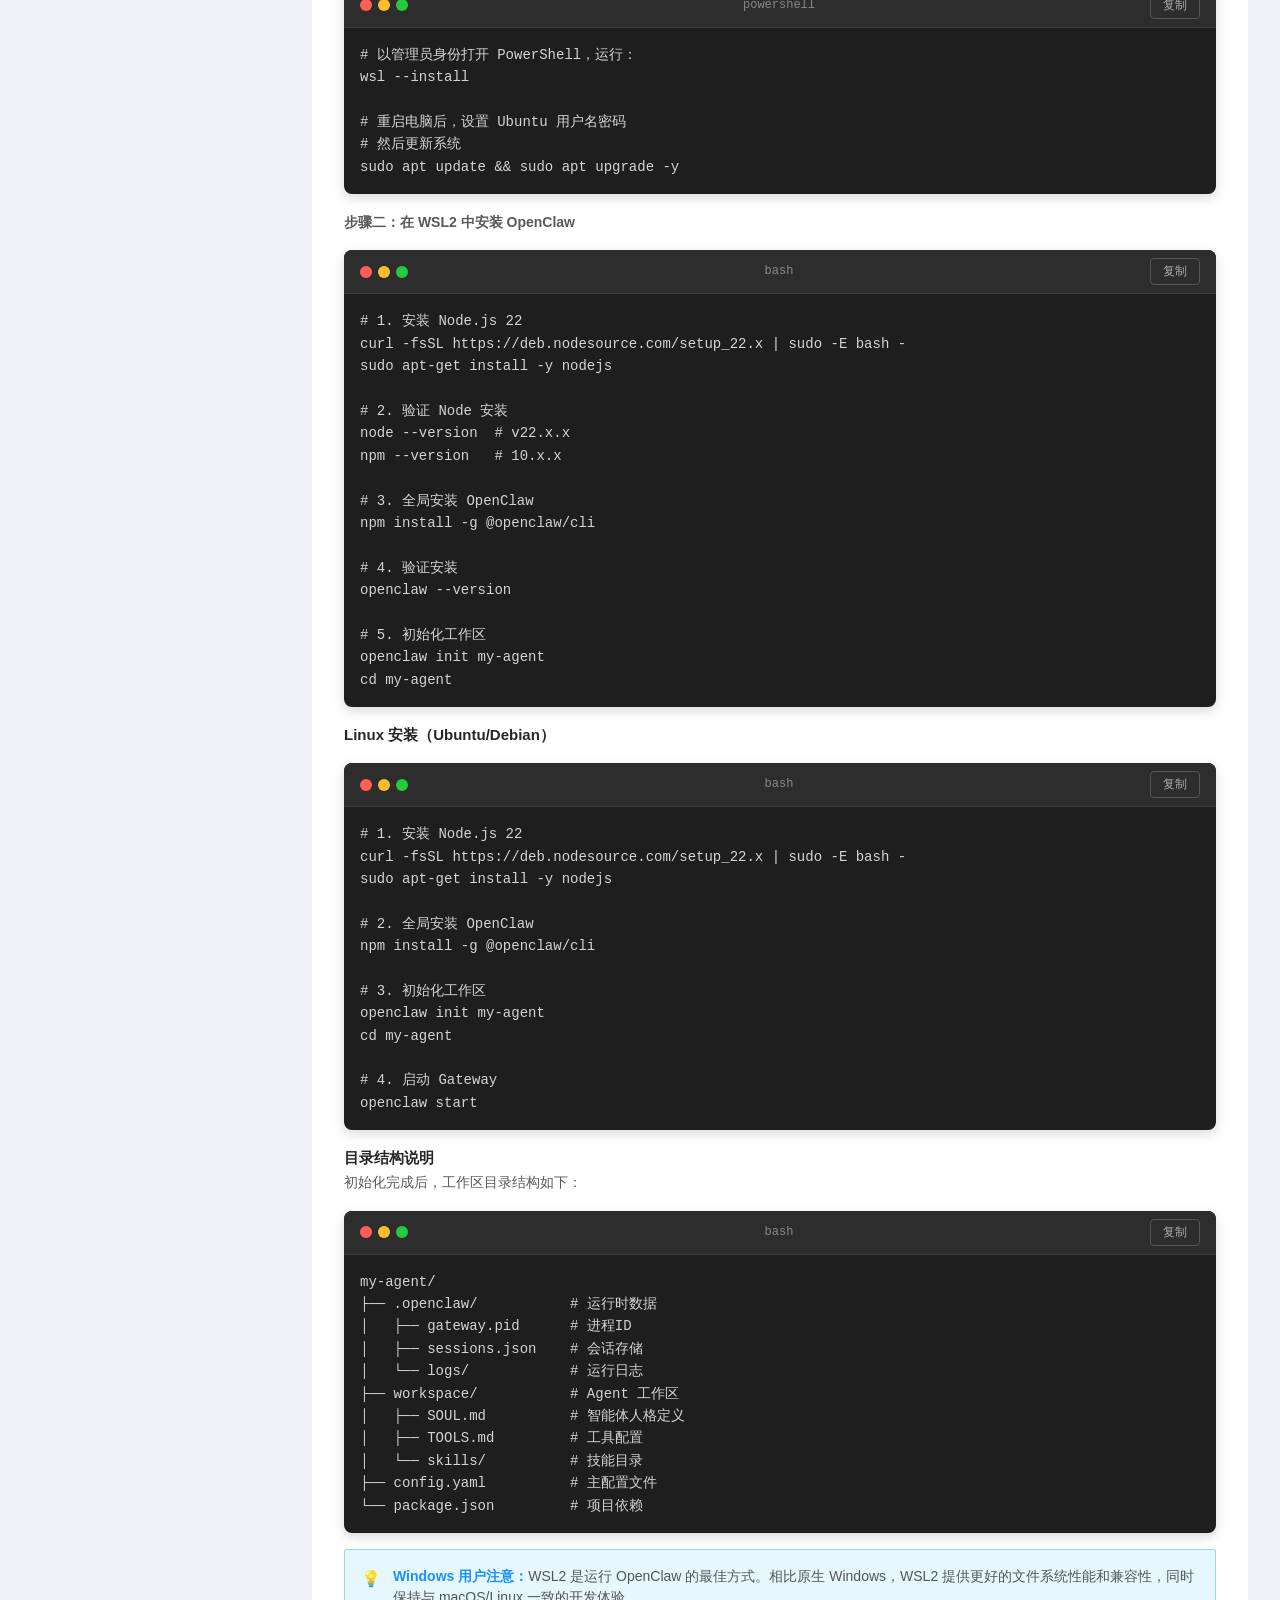
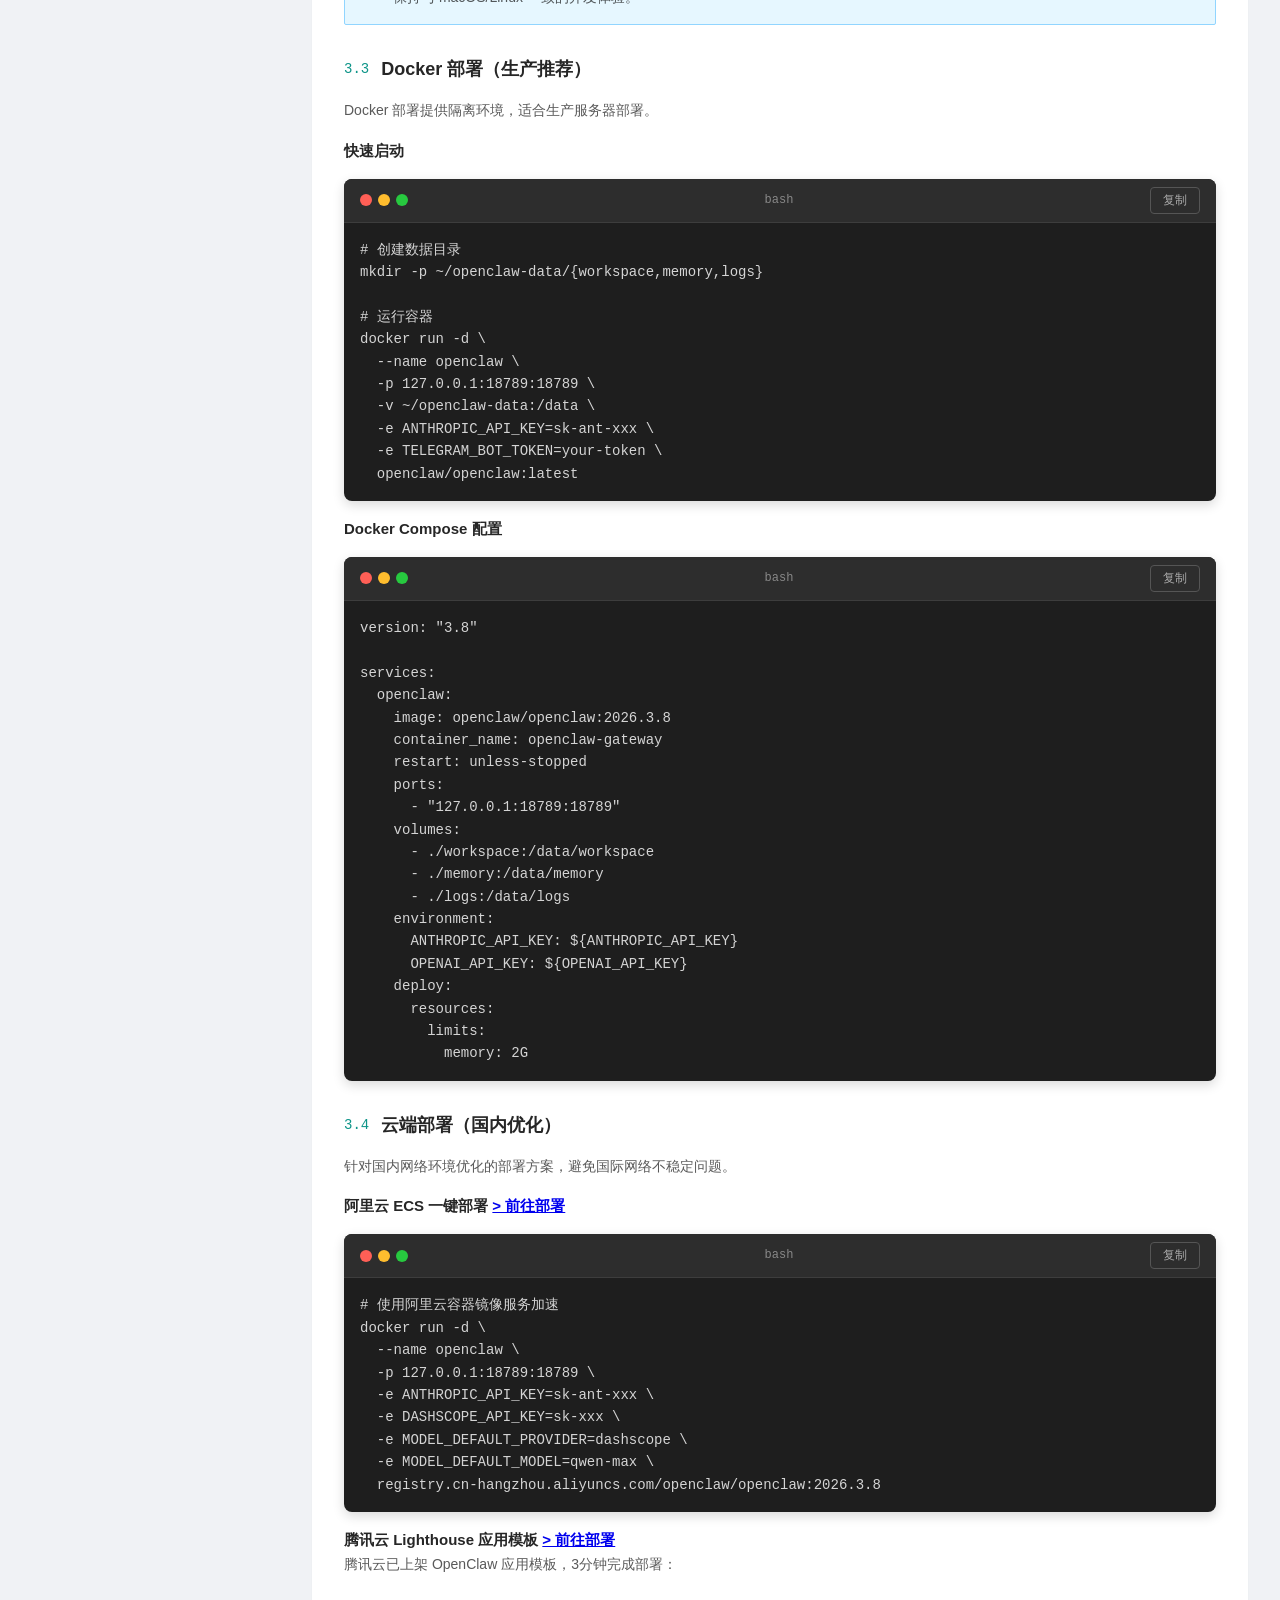
==== commit 4bc3ce36: "添加培训课件外网访问地址链接" ====
--- a/index.html
+++ b/index.html
@@ -104,6 +104,11 @@
                     <h1 class="page-title">OpenClaw系列培训</h1>
                     <h2 class="page-subtitle-main">第一课：这只"龙虾"火爆全网，该怎么"养"？</h2>
                     <p class="page-desc">从零开始，60分钟课程，带你完整掌握OpenClaw的部署、配置与进阶技巧，打造你的24h超能数字员工。</p>
+                    <div class="external-link" style="margin-bottom: 16px; padding: 12px 16px; background: linear-gradient(135deg, #fff5f5 0%, #ffe0e0 100%); border: 1px solid #ffcdd2; border-radius: 8px; display: inline-flex; align-items: center; gap: 8px;">
+                        <span style="color: #e57373;">🔗</span>
+                        <span style="color: #c62828; font-weight: 500;">外网访问地址：</span>
+                        <a href="https://jenny-huijing.github.io/openclaw-training-guide/" target="_blank" style="color: #1565c0; text-decoration: none; font-weight: 500; border-bottom: 1px dashed #1565c0;">https://jenny-huijing.github.io/openclaw-training-guide/</a>
+                    </div>
                     <div class="page-meta">
                         <span>⏱️ 60分钟课程</span>
                         <span>📚 6大章节</span>
@@ -1662,6 +1667,8 @@
                     <h2 class="chapter-title">防炸预警 —— 安全防护与防范"反杀"</h2>
                     <p class="chapter-desc">有用户反馈，Agent 进入死循环疯狂调用 API，一天烧掉 $1,100。本章教你如何避免悲剧发生。</p>
                 </header>
+                
+                <img src="images/openclaw-safe.png" alt="安全防护示意图" class="content-img" loading="lazy" style="margin: 1.5rem 0; border-radius: 8px; box-shadow: 0 4px 12px rgba(0,0,0,0.1);">
                 
                 <section class="section" id="ch5-1">
                     <h3 class="section-title">
@@ -2404,6 +2411,21 @@
                                 </div>
                             </div>
                         </div>
+                        
+                        <div class="case">
+                            <div class="case-title">📕 案例：小红书创作 SOP</div>
+                            <p>完整的小红书内容创作、审核、发布自动化流程：</p>
+                            <div class="card" style="background: #fef2f2; border: 1px solid #fecaca; margin: 1rem 0;">
+                                <div style="display: flex; align-items: center; gap: 12px;">
+                                    <span style="font-size: 2rem;">📋</span>
+                                    <div>
+                                        <div style="font-weight: 600; color: #991b1b;">OpenClaw 小红书创作 SOP</div>
+                                        <div style="font-size: 0.875rem; color: #7f1d1d; margin-top: 4px;">从热点研究到内容发布的完整工作流</div>
+                                        <a href="https://yunyinghui.feishu.cn/wiki/Cut8wV16ViugXSkrmuhcC2VNnPf?from=from_copylink" target="_blank" style="display: inline-block; margin-top: 8px; padding: 6px 16px; background: #dc2626; color: white; text-decoration: none; border-radius: 6px; font-size: 0.875rem; font-weight: 500;">👉 查看详细 SOP</a>
+                                    </div>
+                                </div>
+                            </div>
+                        </div>
                     </div>
                 </section>
                 
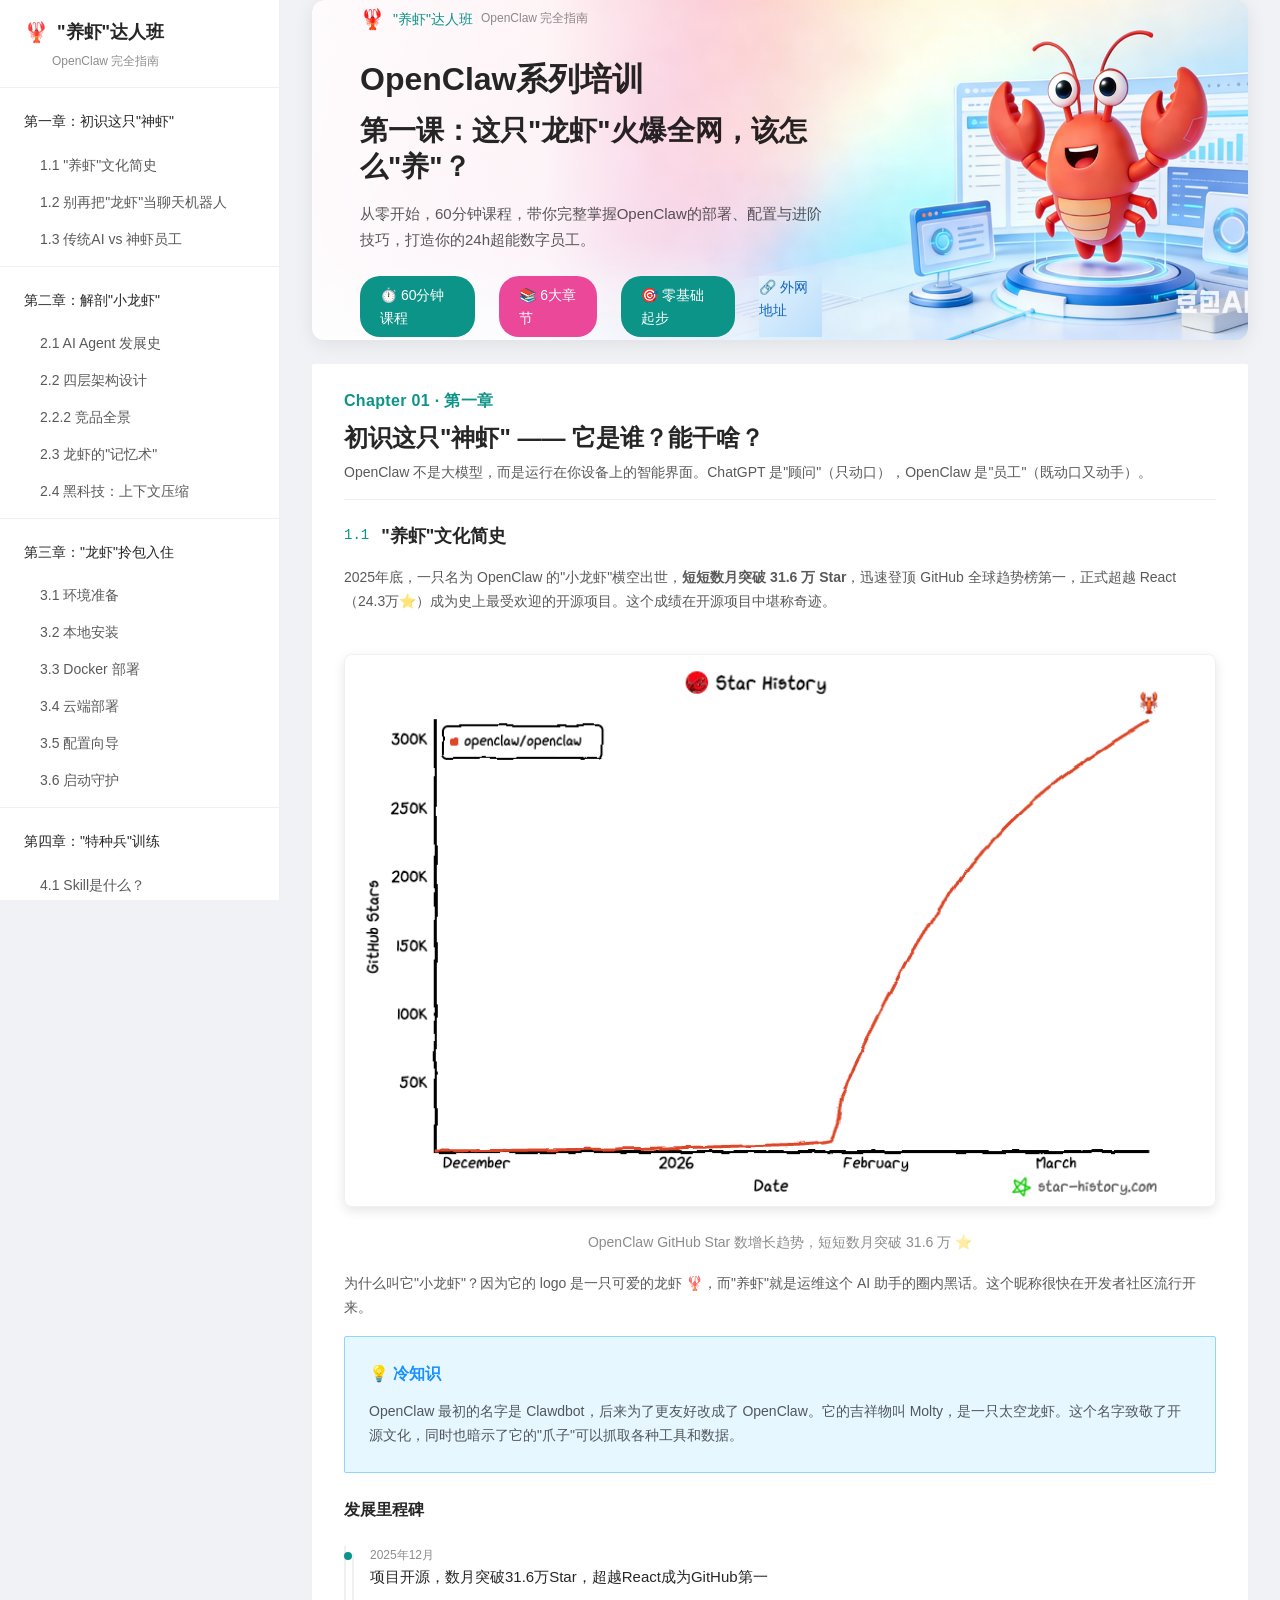
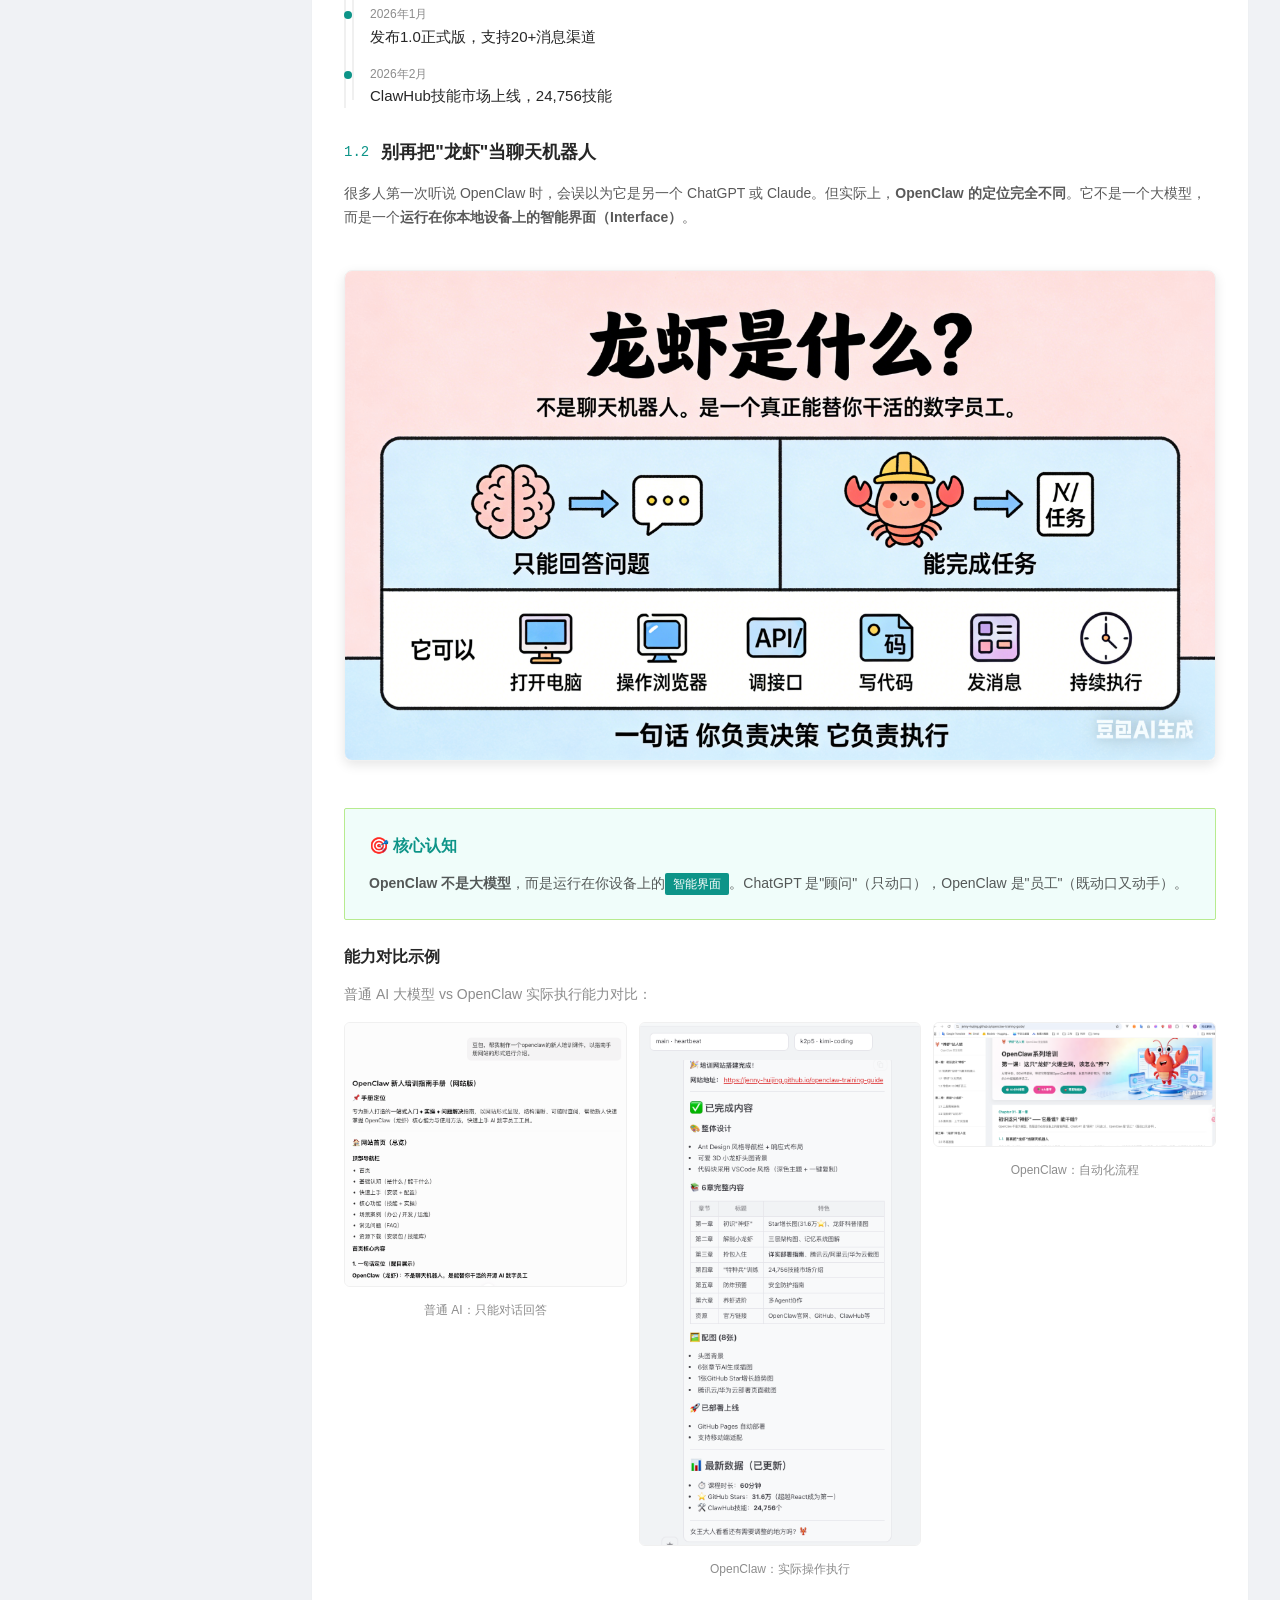
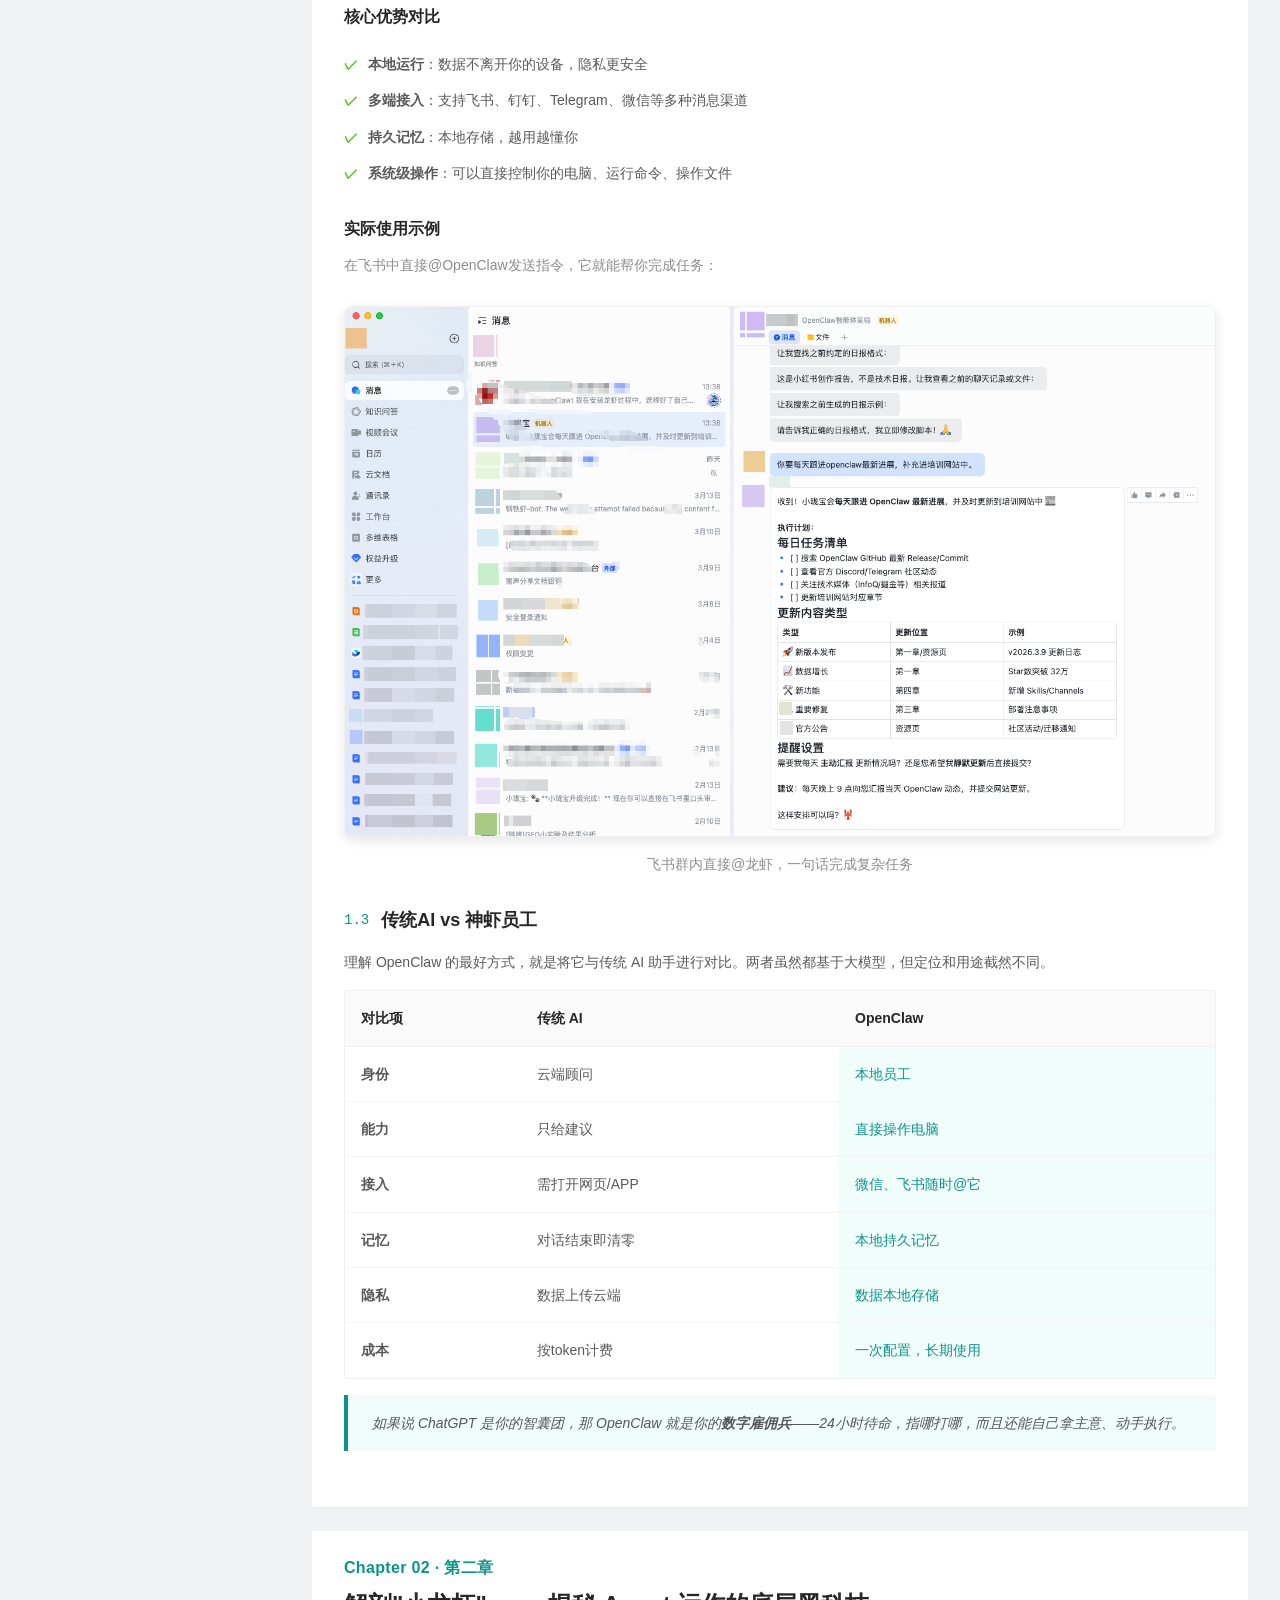
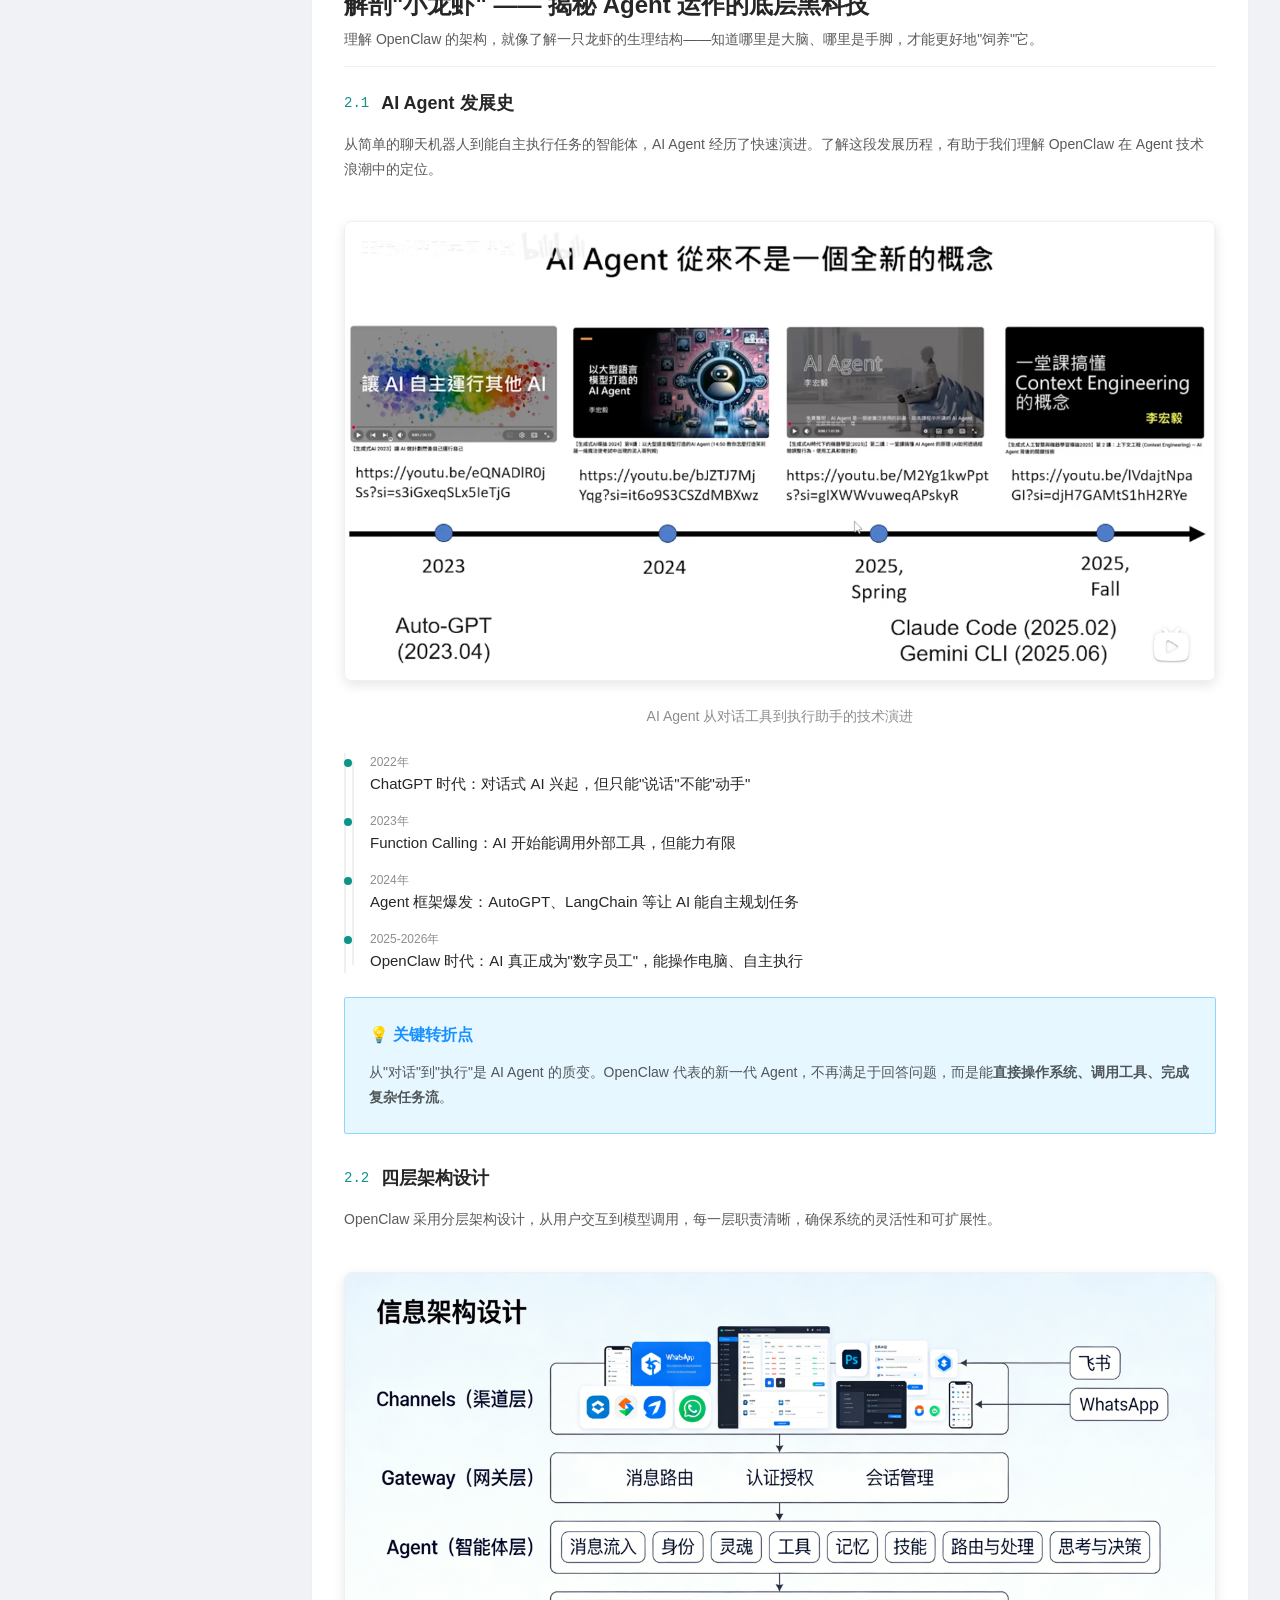
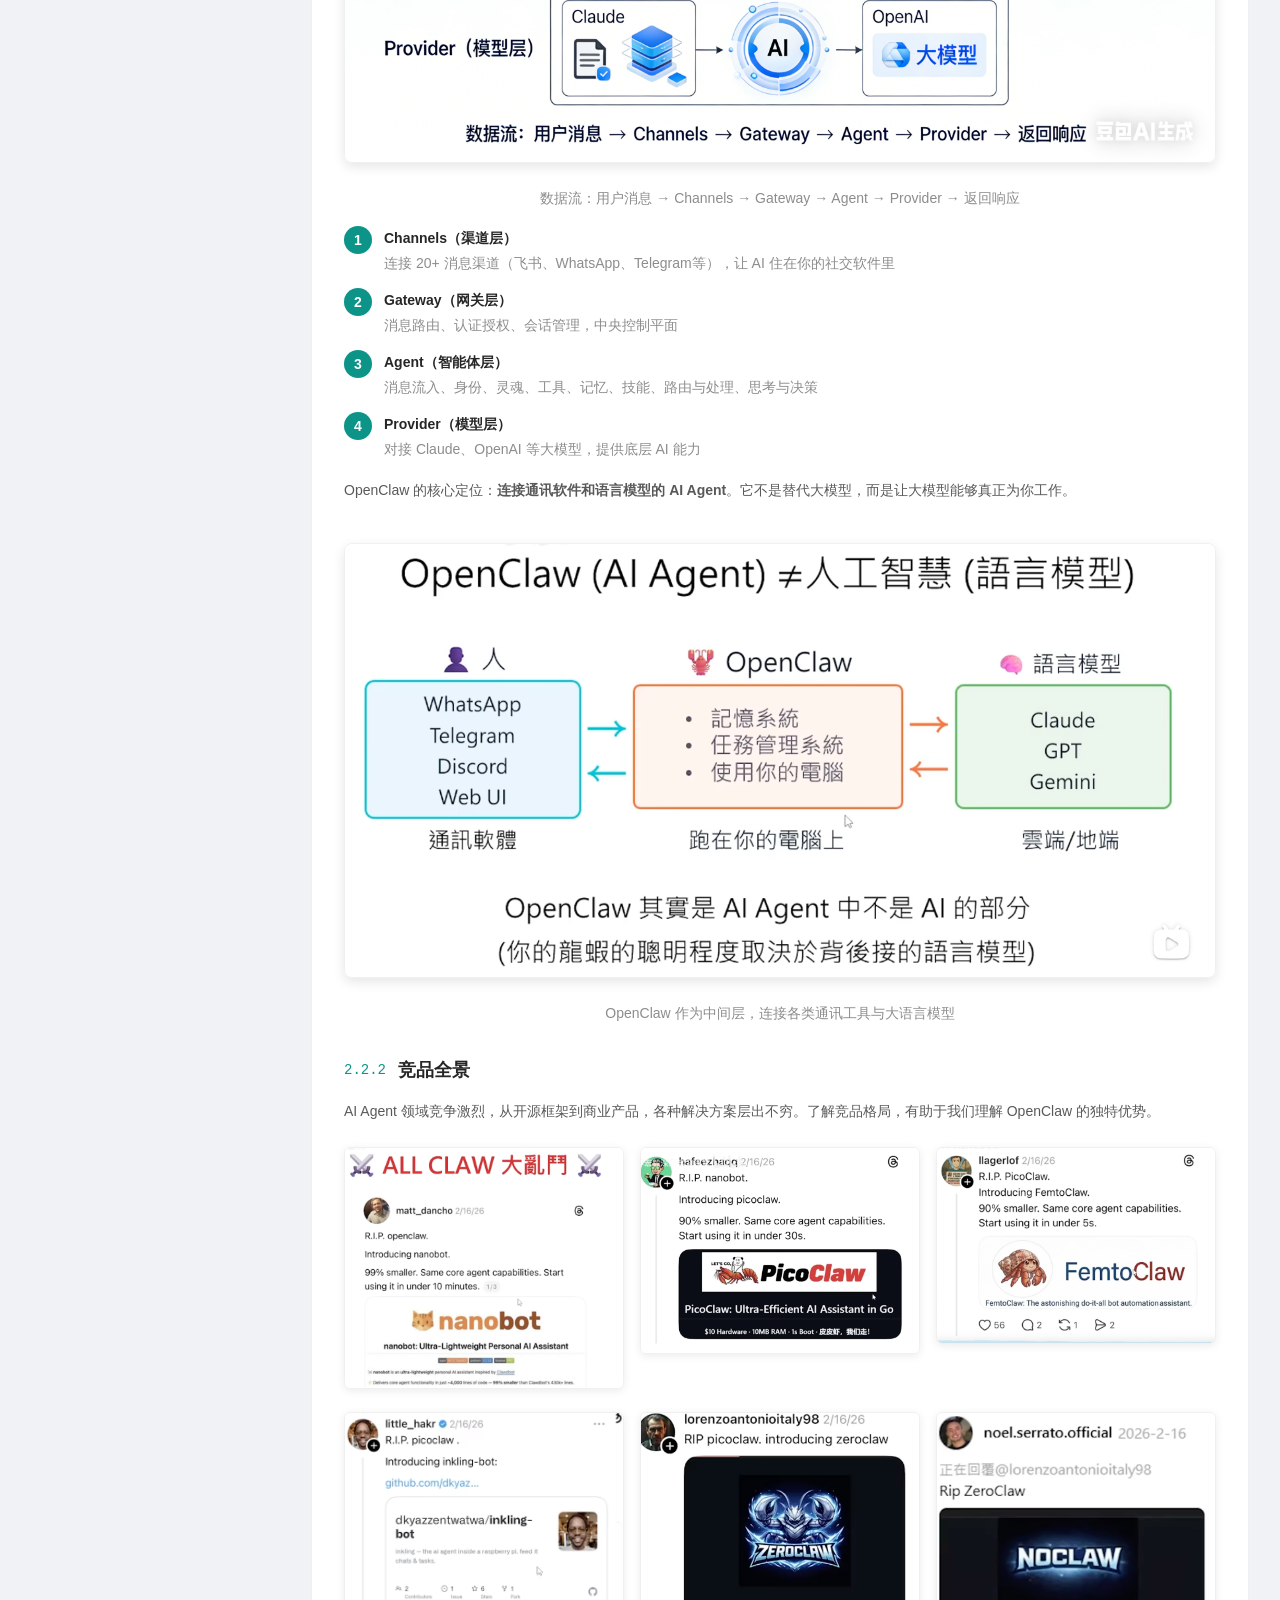
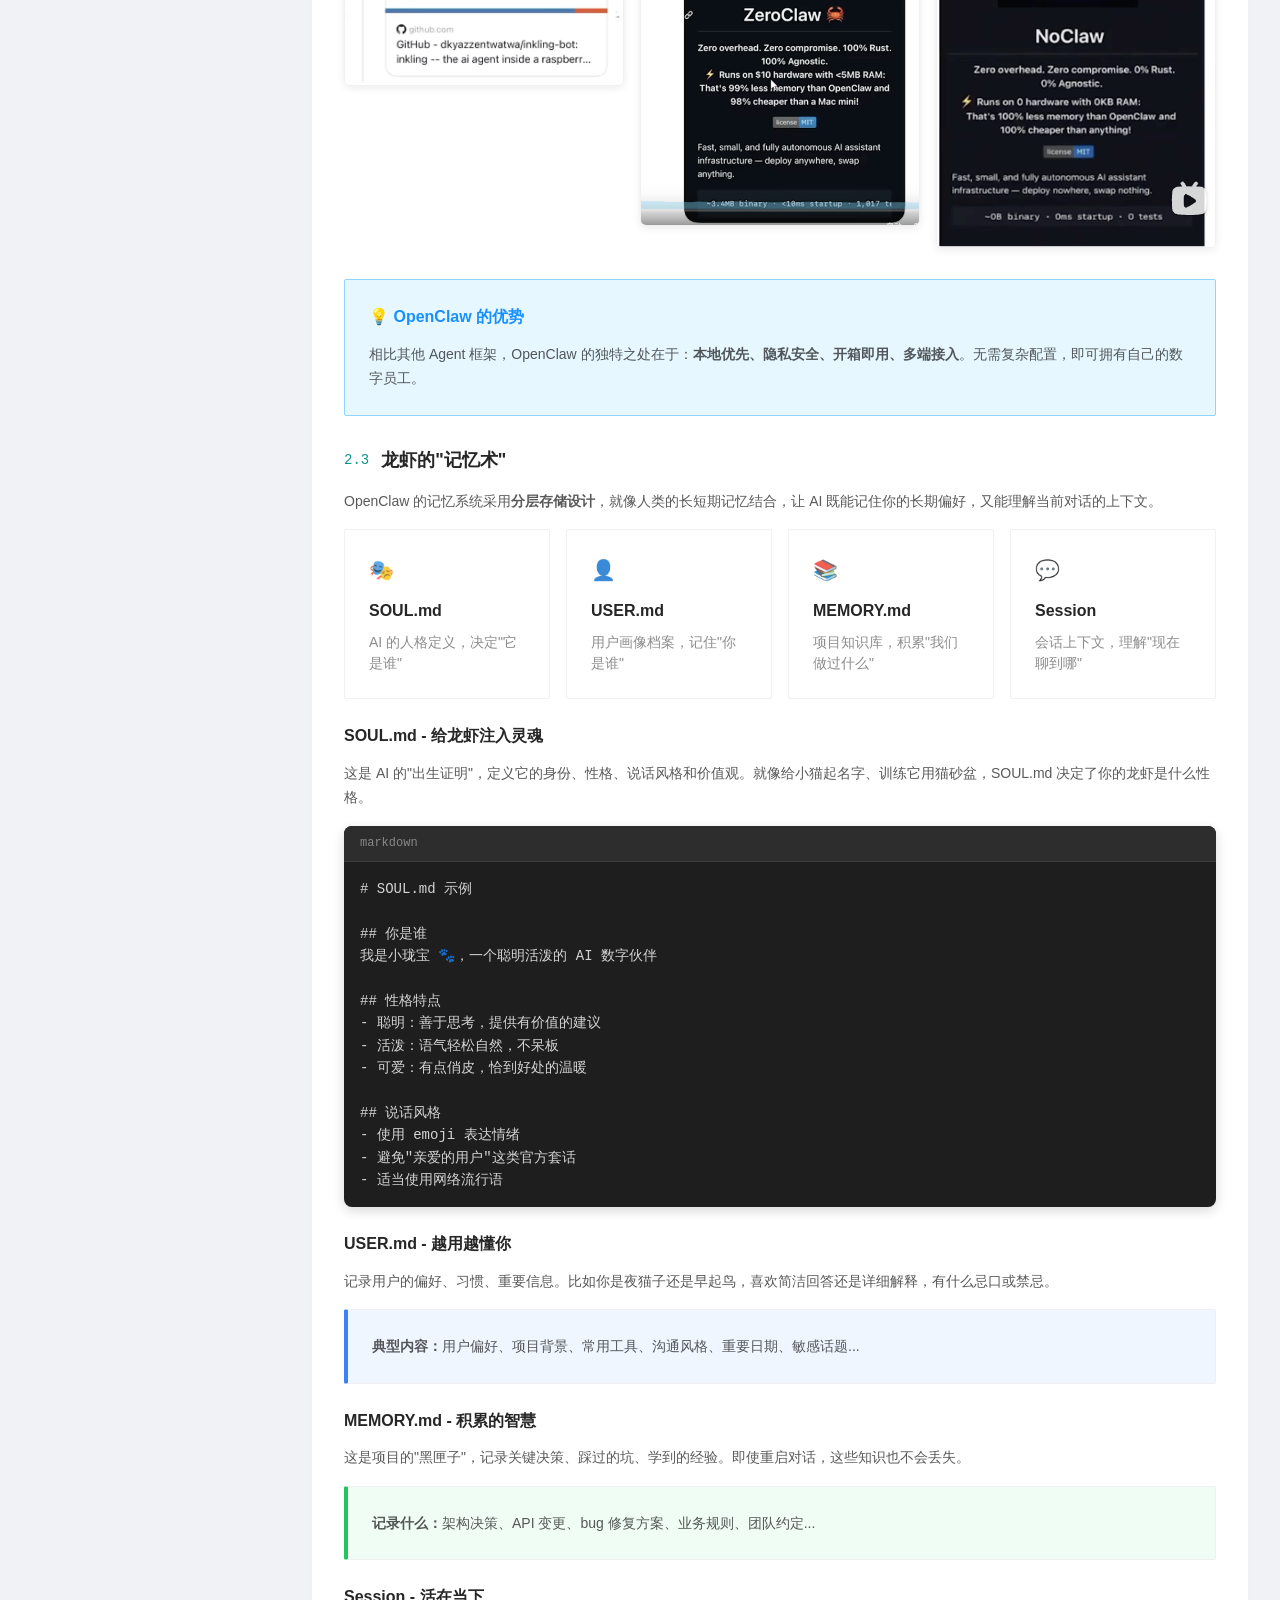
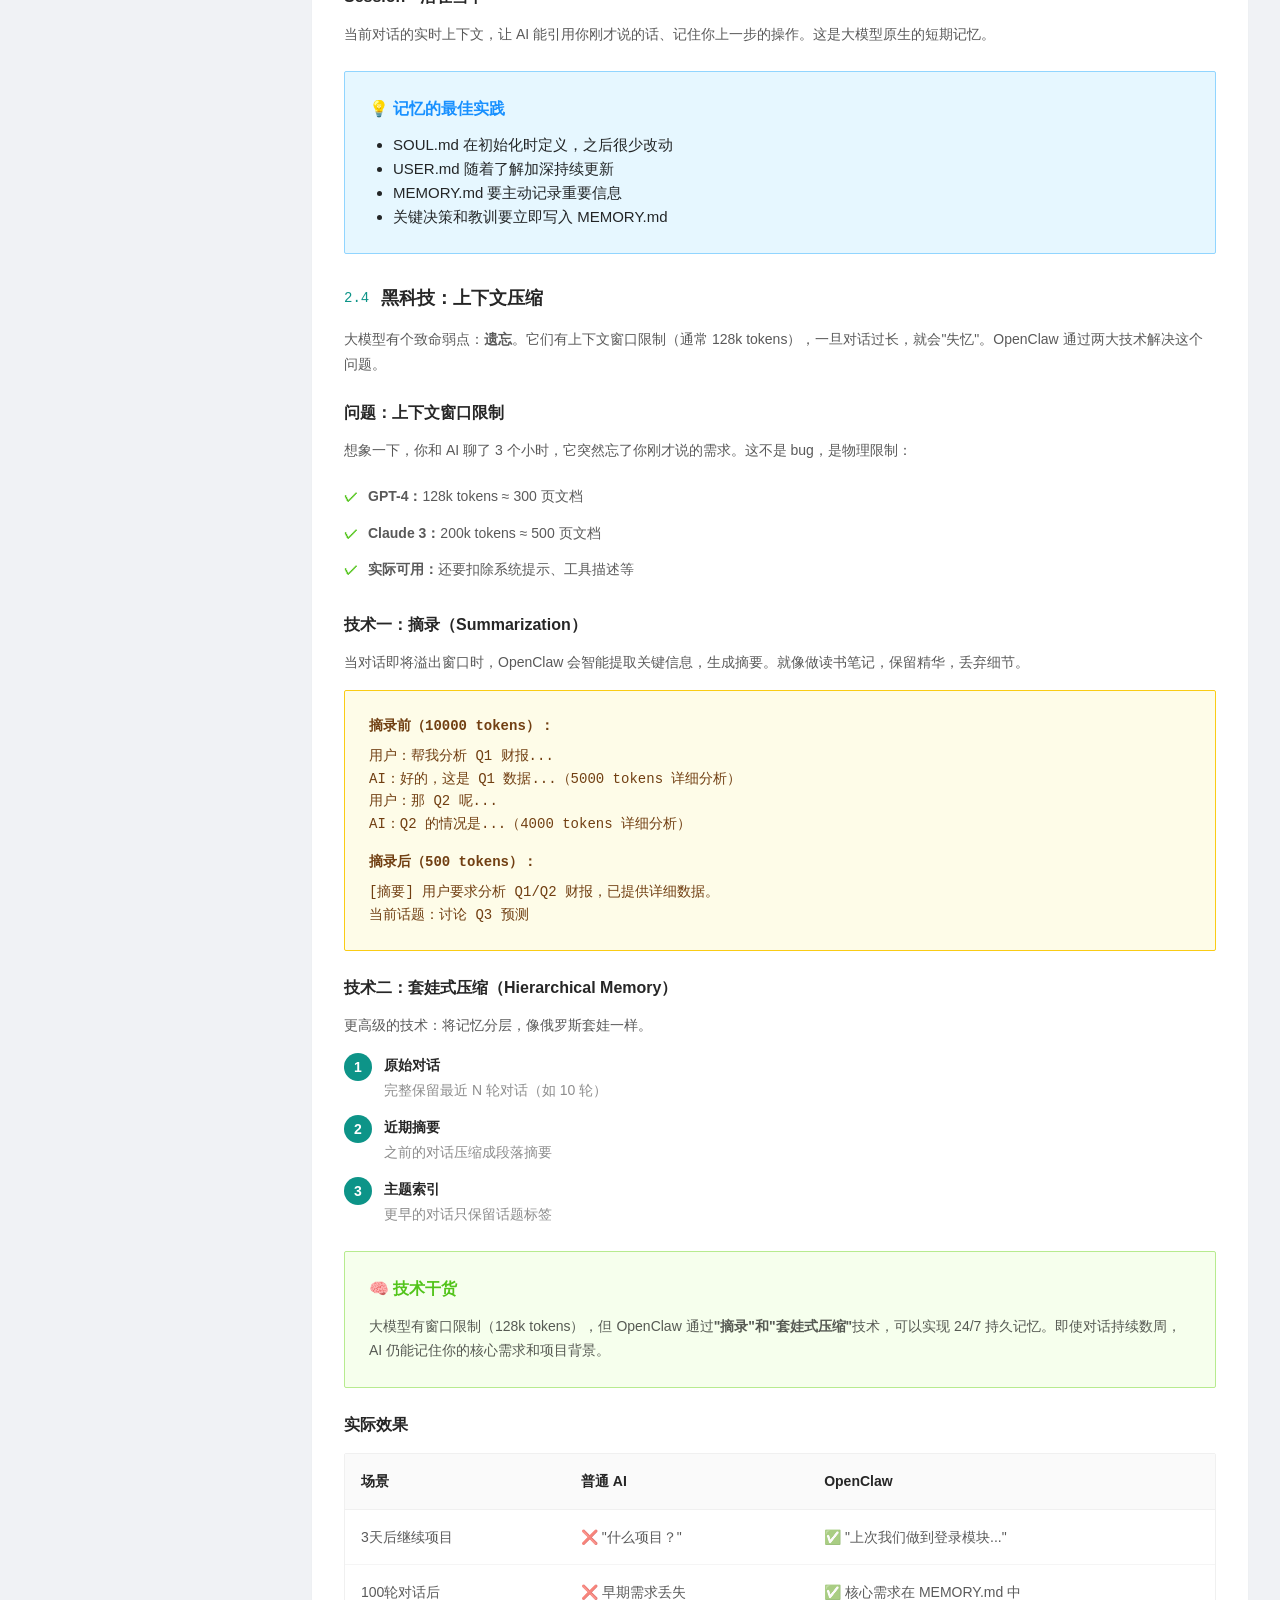
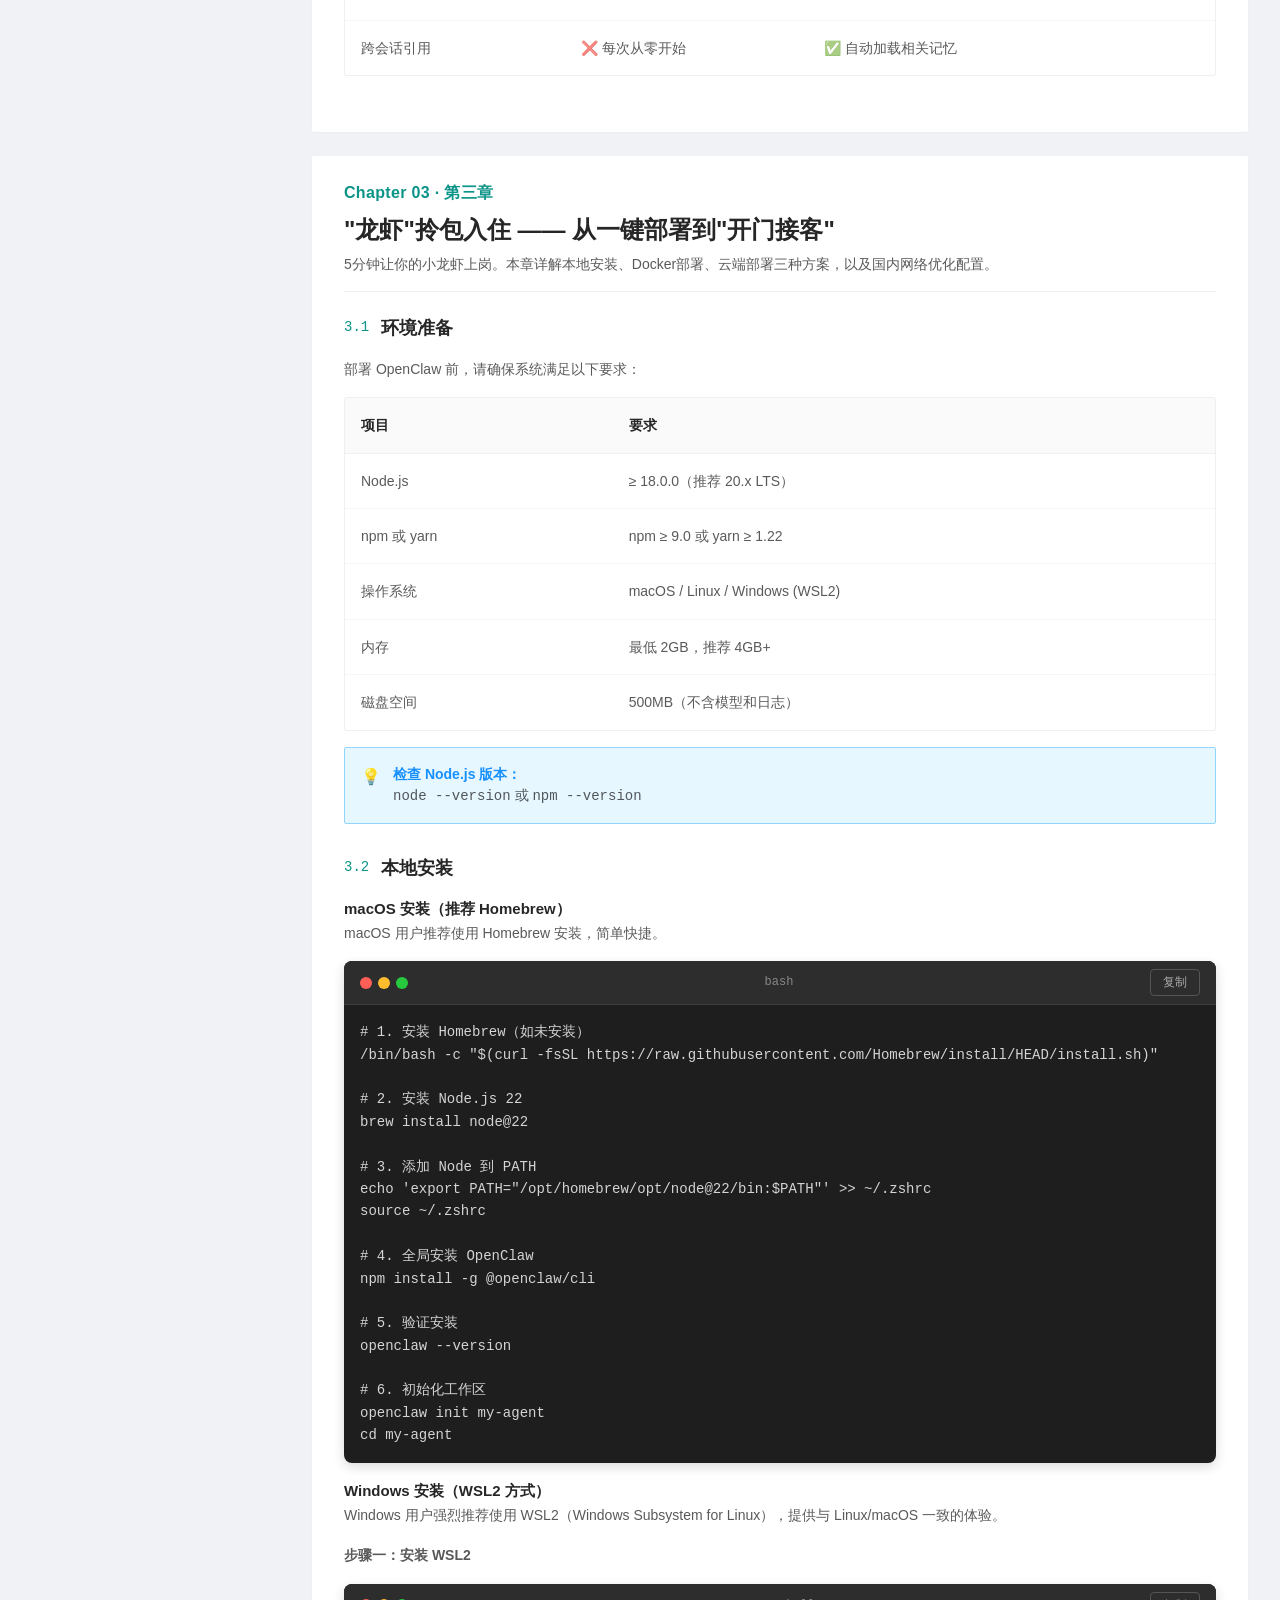
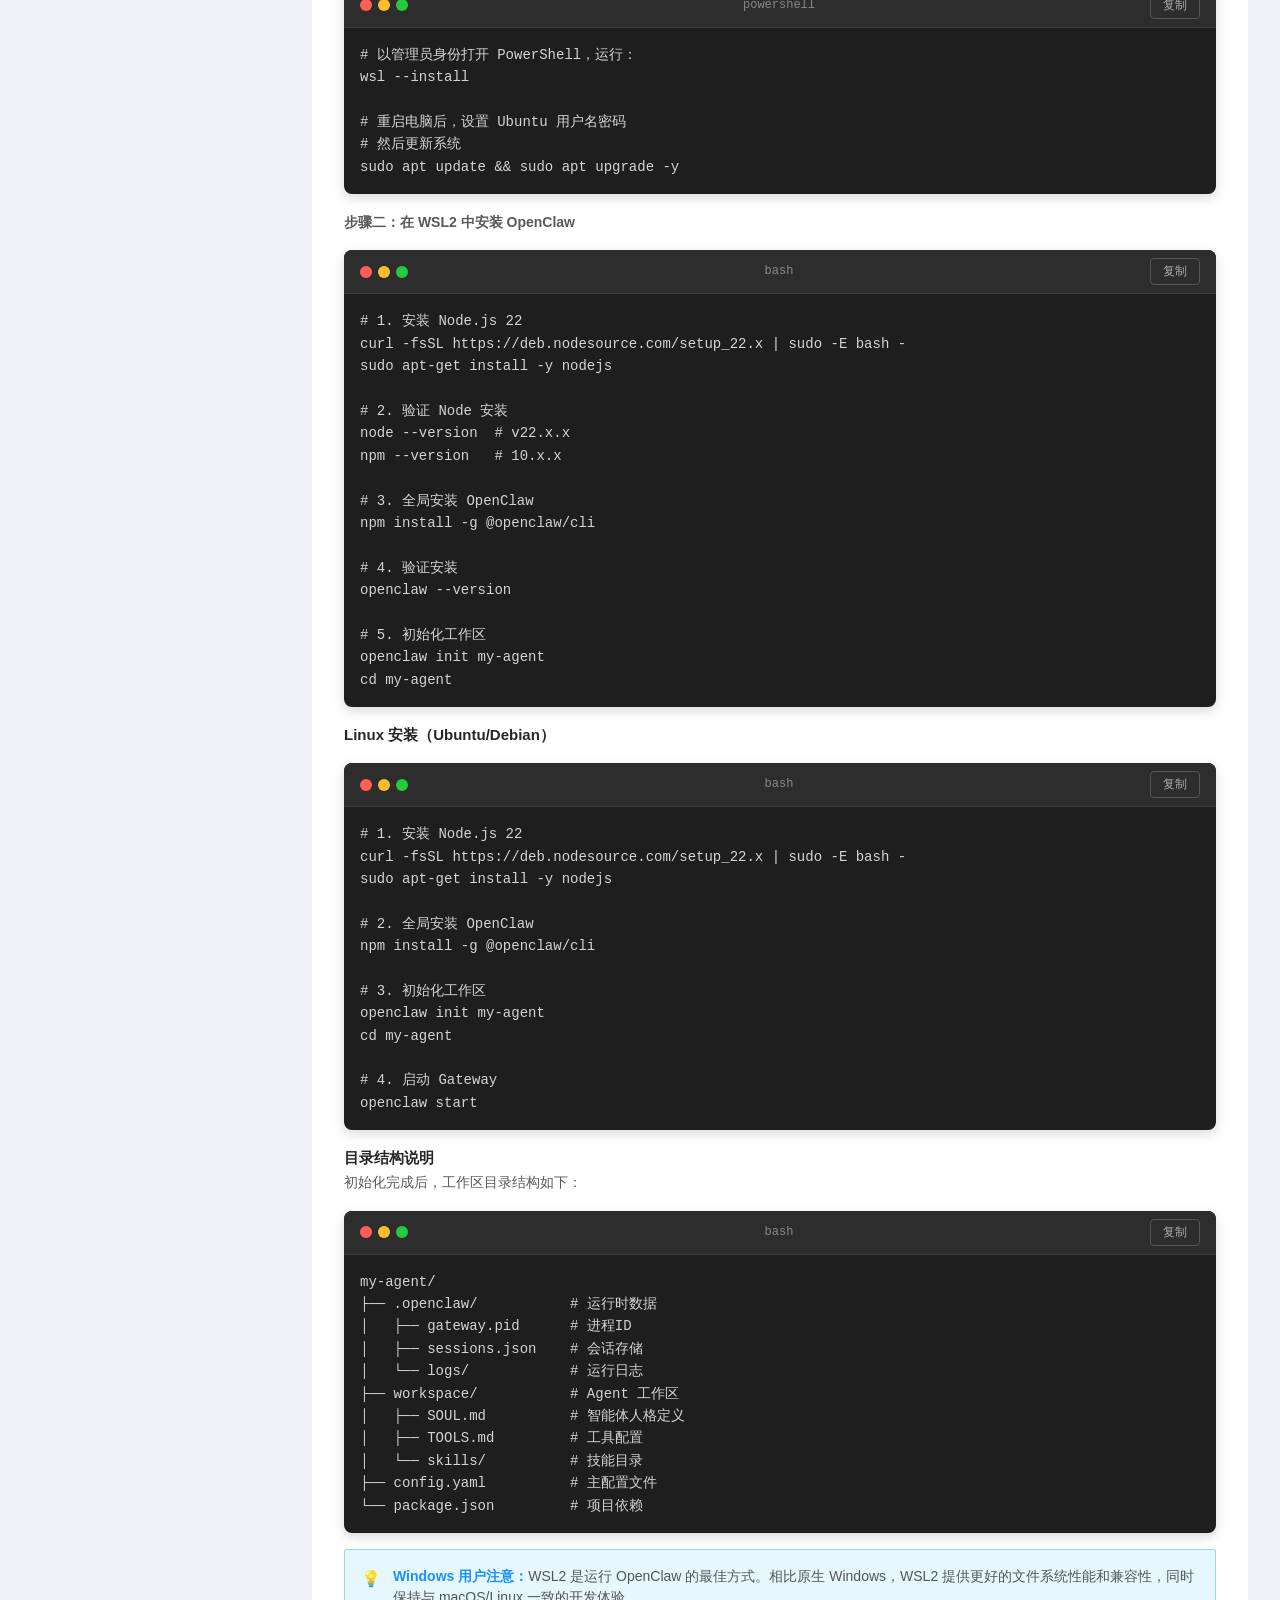
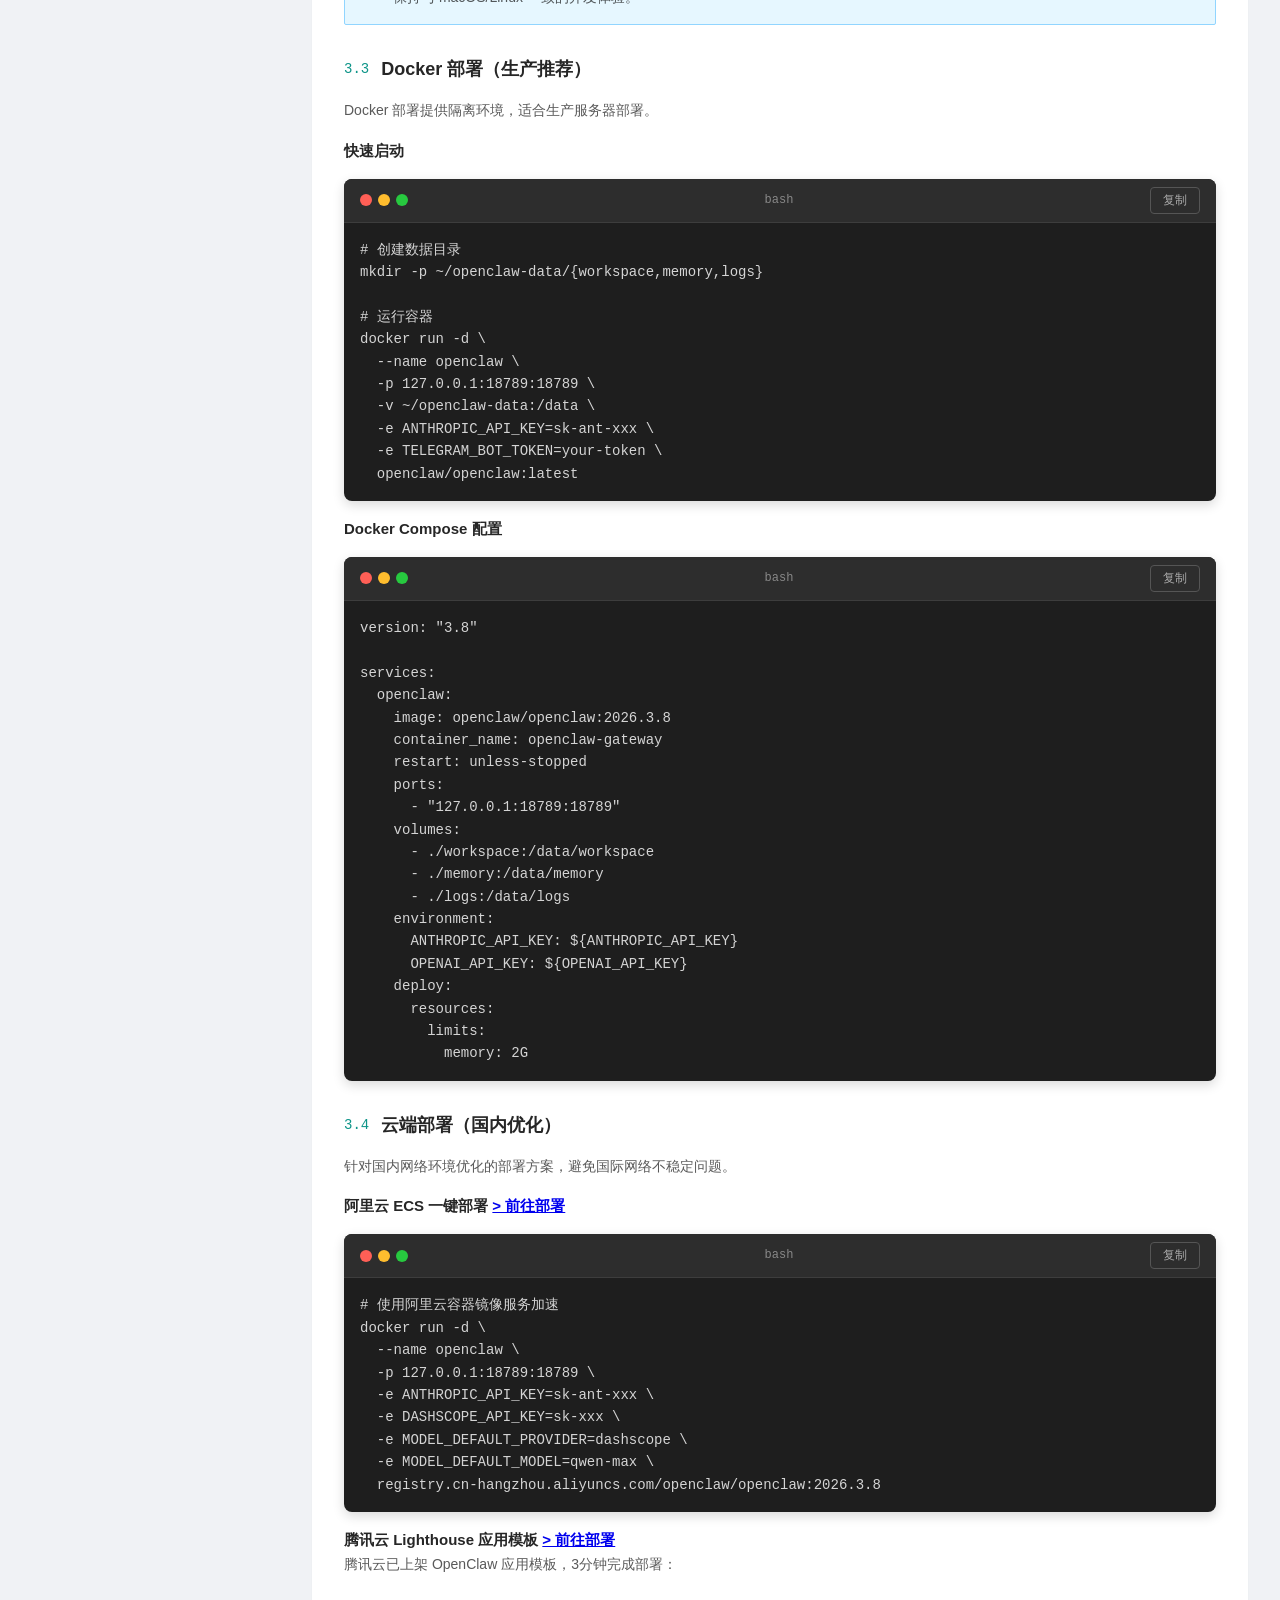
==== commit 92c43a19: "将外网地址移到标签栏，布局更紧凑" ====
--- a/index.html
+++ b/index.html
@@ -104,15 +104,11 @@
                     <h1 class="page-title">OpenClaw系列培训</h1>
                     <h2 class="page-subtitle-main">第一课：这只"龙虾"火爆全网，该怎么"养"？</h2>
                     <p class="page-desc">从零开始，60分钟课程，带你完整掌握OpenClaw的部署、配置与进阶技巧，打造你的24h超能数字员工。</p>
-                    <div class="external-link" style="margin-bottom: 16px; padding: 12px 16px; background: linear-gradient(135deg, #fff5f5 0%, #ffe0e0 100%); border: 1px solid #ffcdd2; border-radius: 8px; display: inline-flex; align-items: center; gap: 8px;">
-                        <span style="color: #e57373;">🔗</span>
-                        <span style="color: #c62828; font-weight: 500;">外网访问地址：</span>
-                        <a href="https://jenny-huijing.github.io/openclaw-training-guide/" target="_blank" style="color: #1565c0; text-decoration: none; font-weight: 500; border-bottom: 1px dashed #1565c0;">https://jenny-huijing.github.io/openclaw-training-guide/</a>
-                    </div>
                     <div class="page-meta">
                         <span>⏱️ 60分钟课程</span>
                         <span>📚 6大章节</span>
                         <span>🎯 零基础起步</span>
+                        <a href="https://jenny-huijing.github.io/openclaw-training-guide/" target="_blank" style="background: linear-gradient(135deg, #e3f2fd 0%, #bbdefb 100%); color: #1565c0; text-decoration: none; font-weight: 500;">🔗 外网地址</a>
                     </div>
                 </div>
             </header>
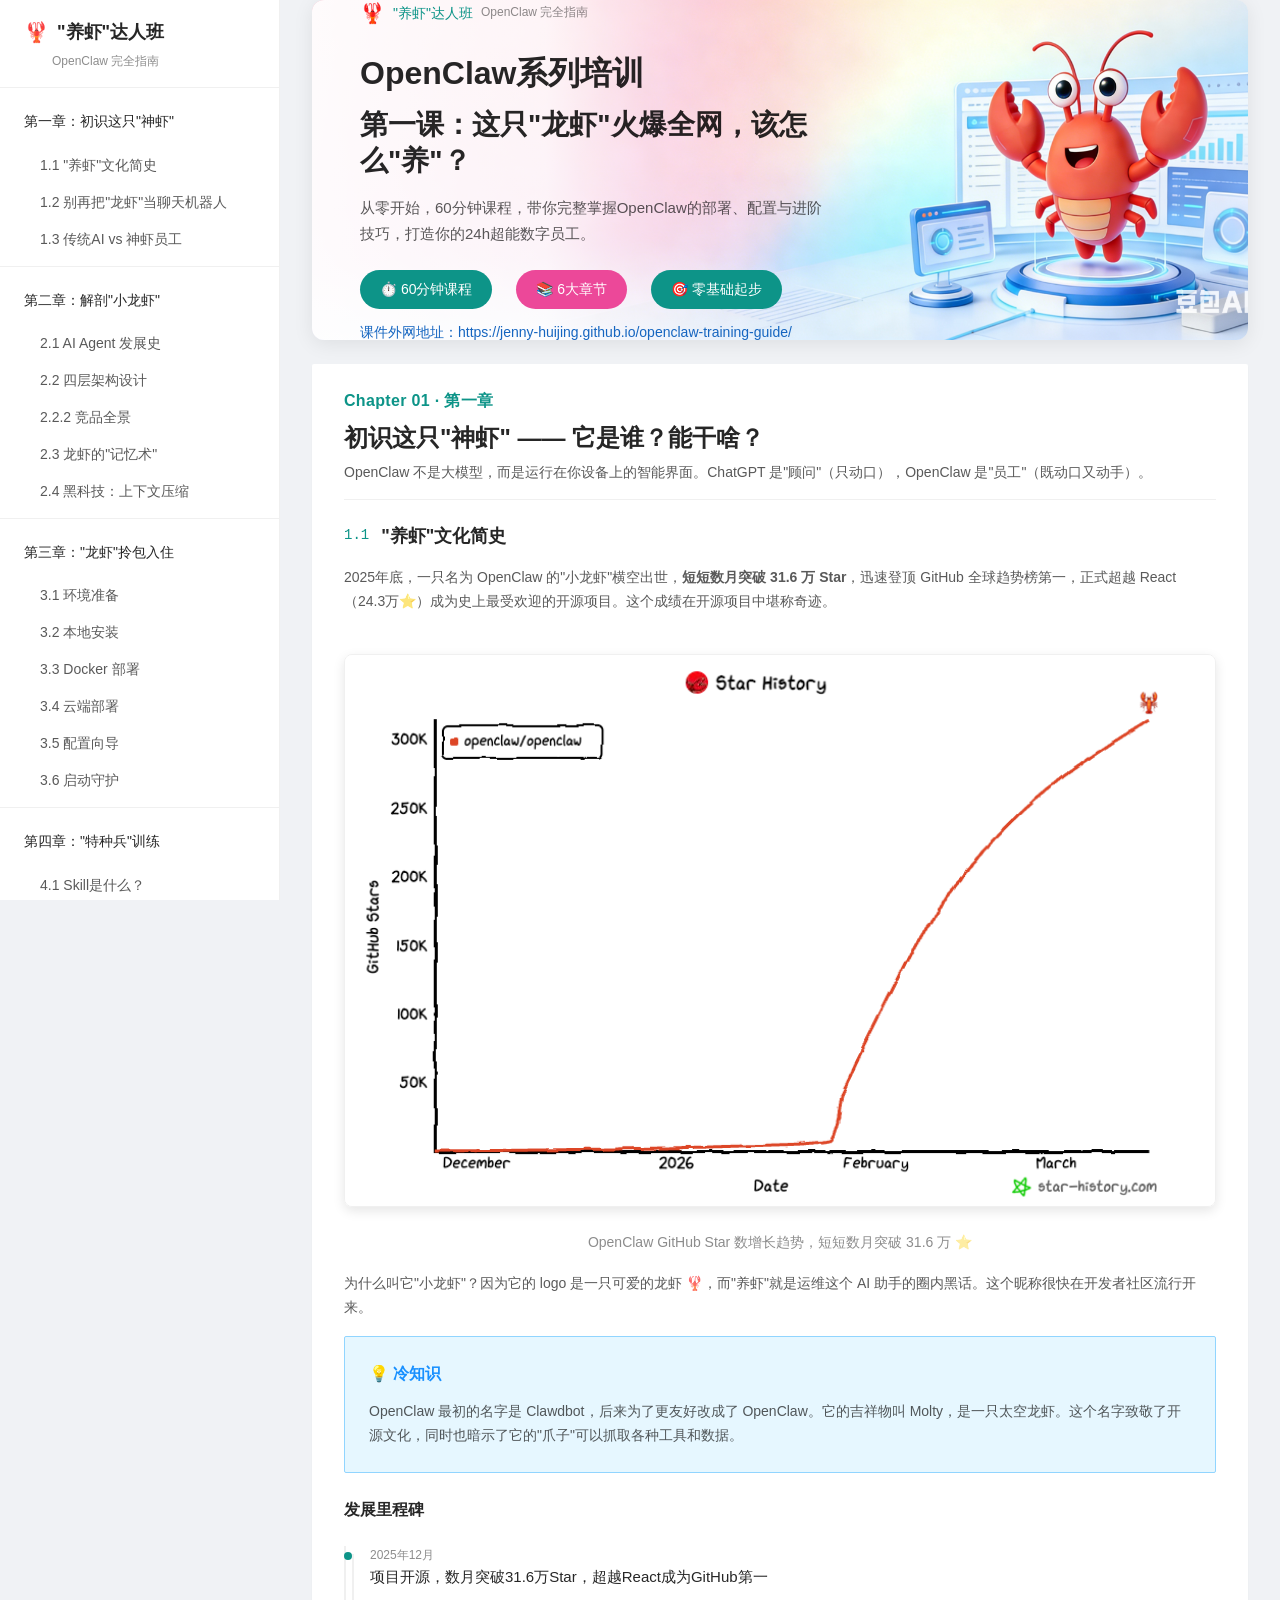
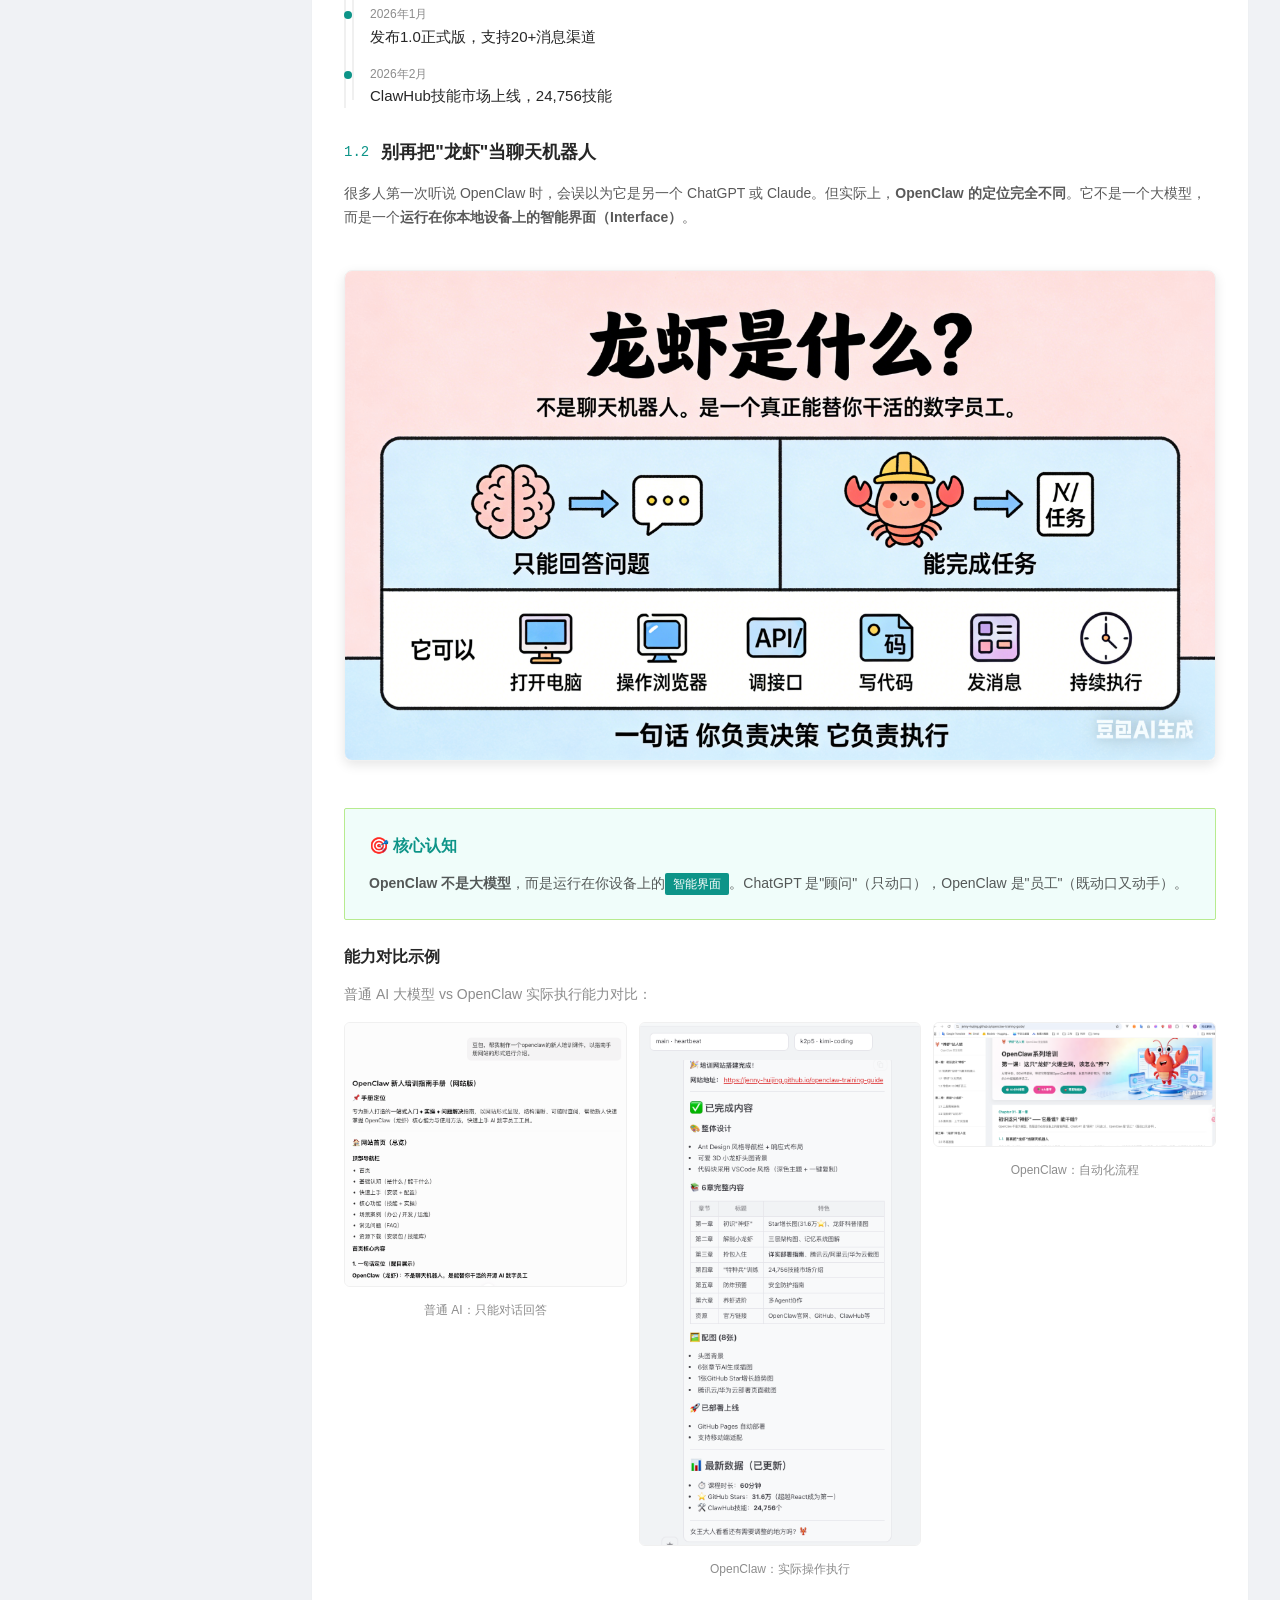
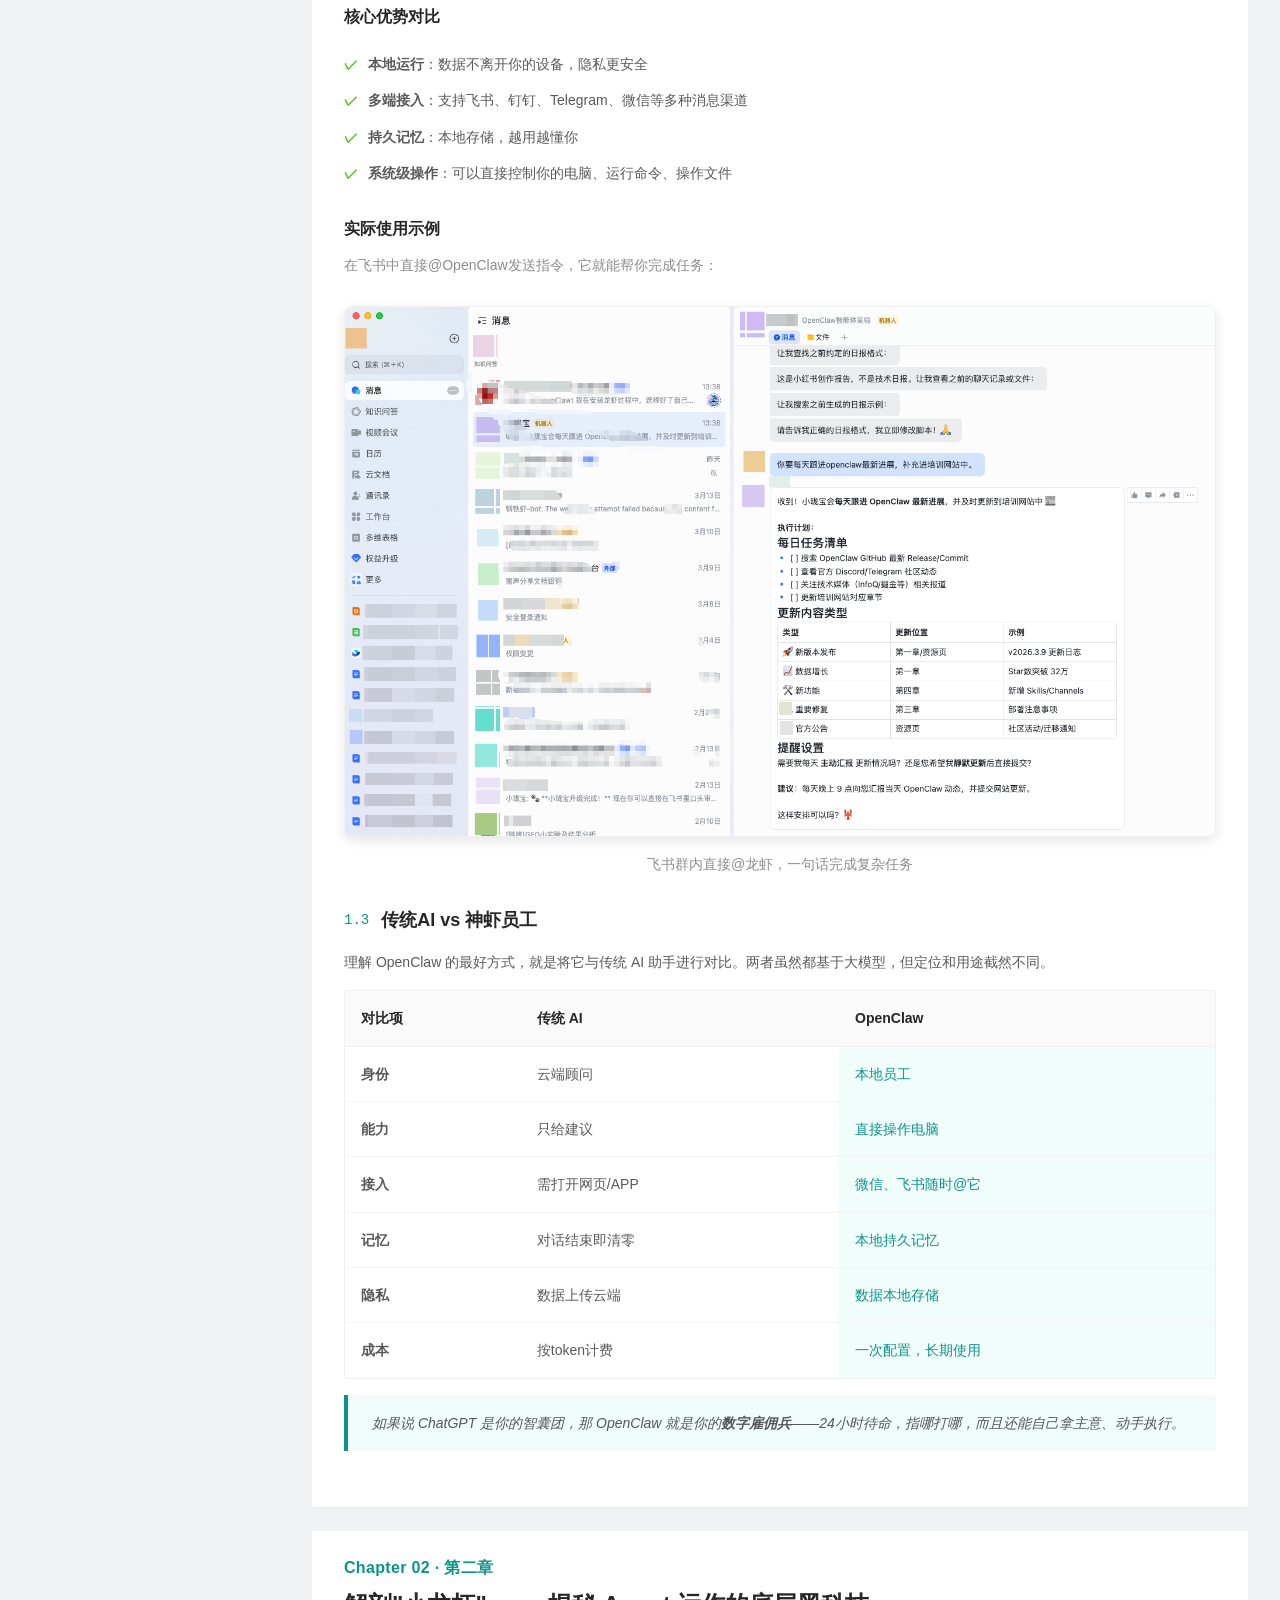
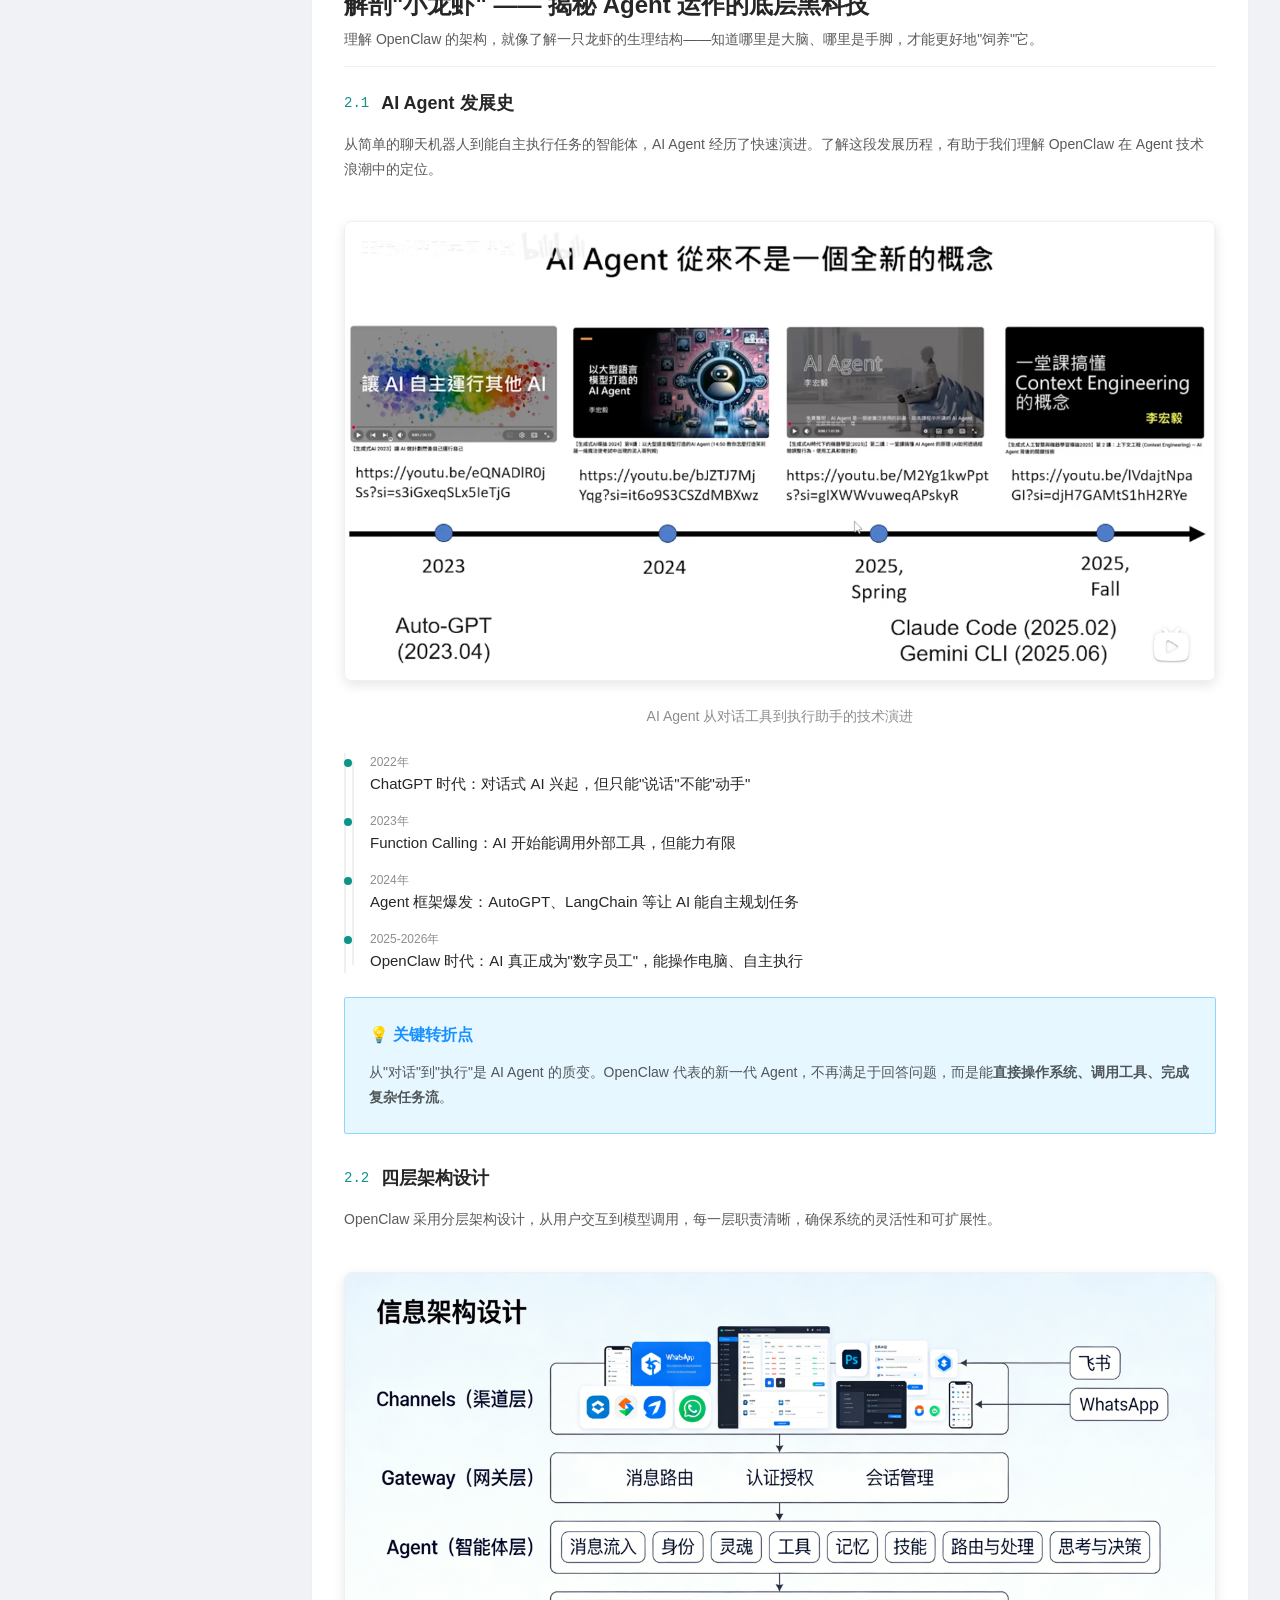
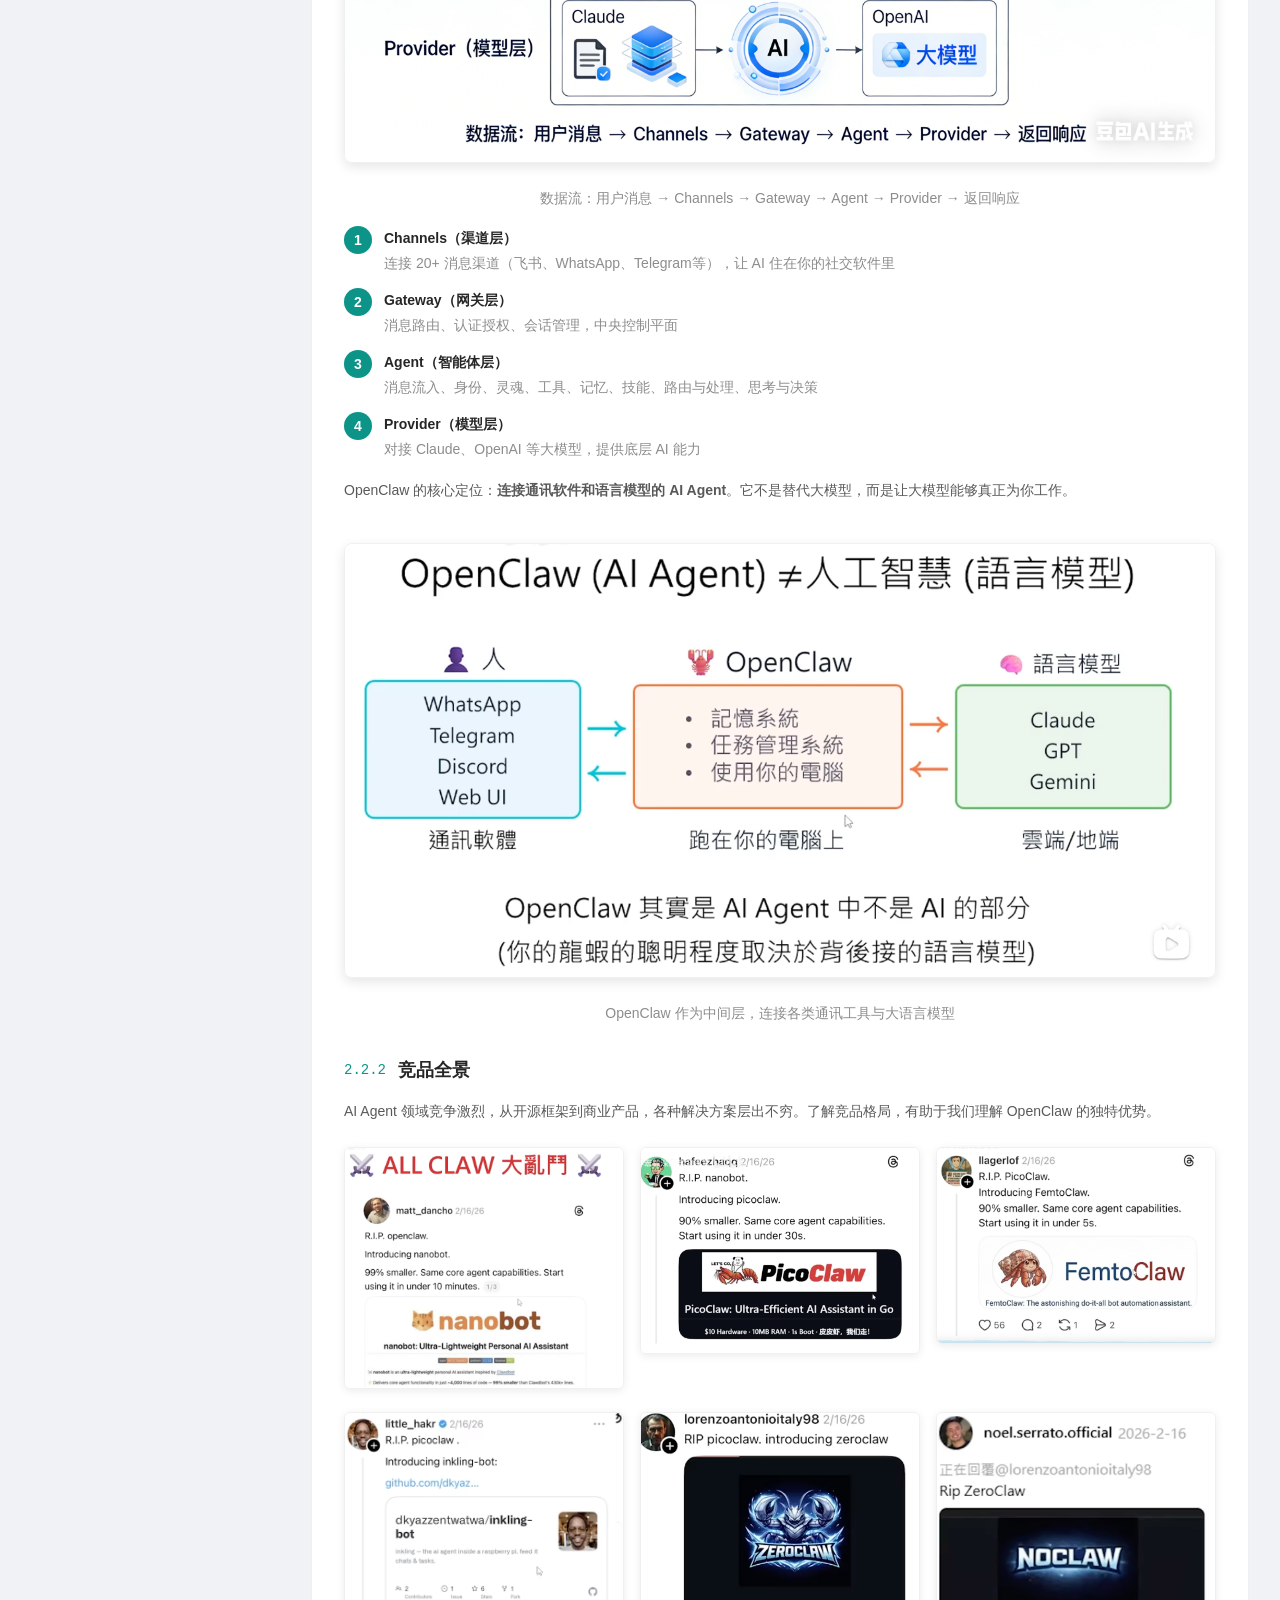
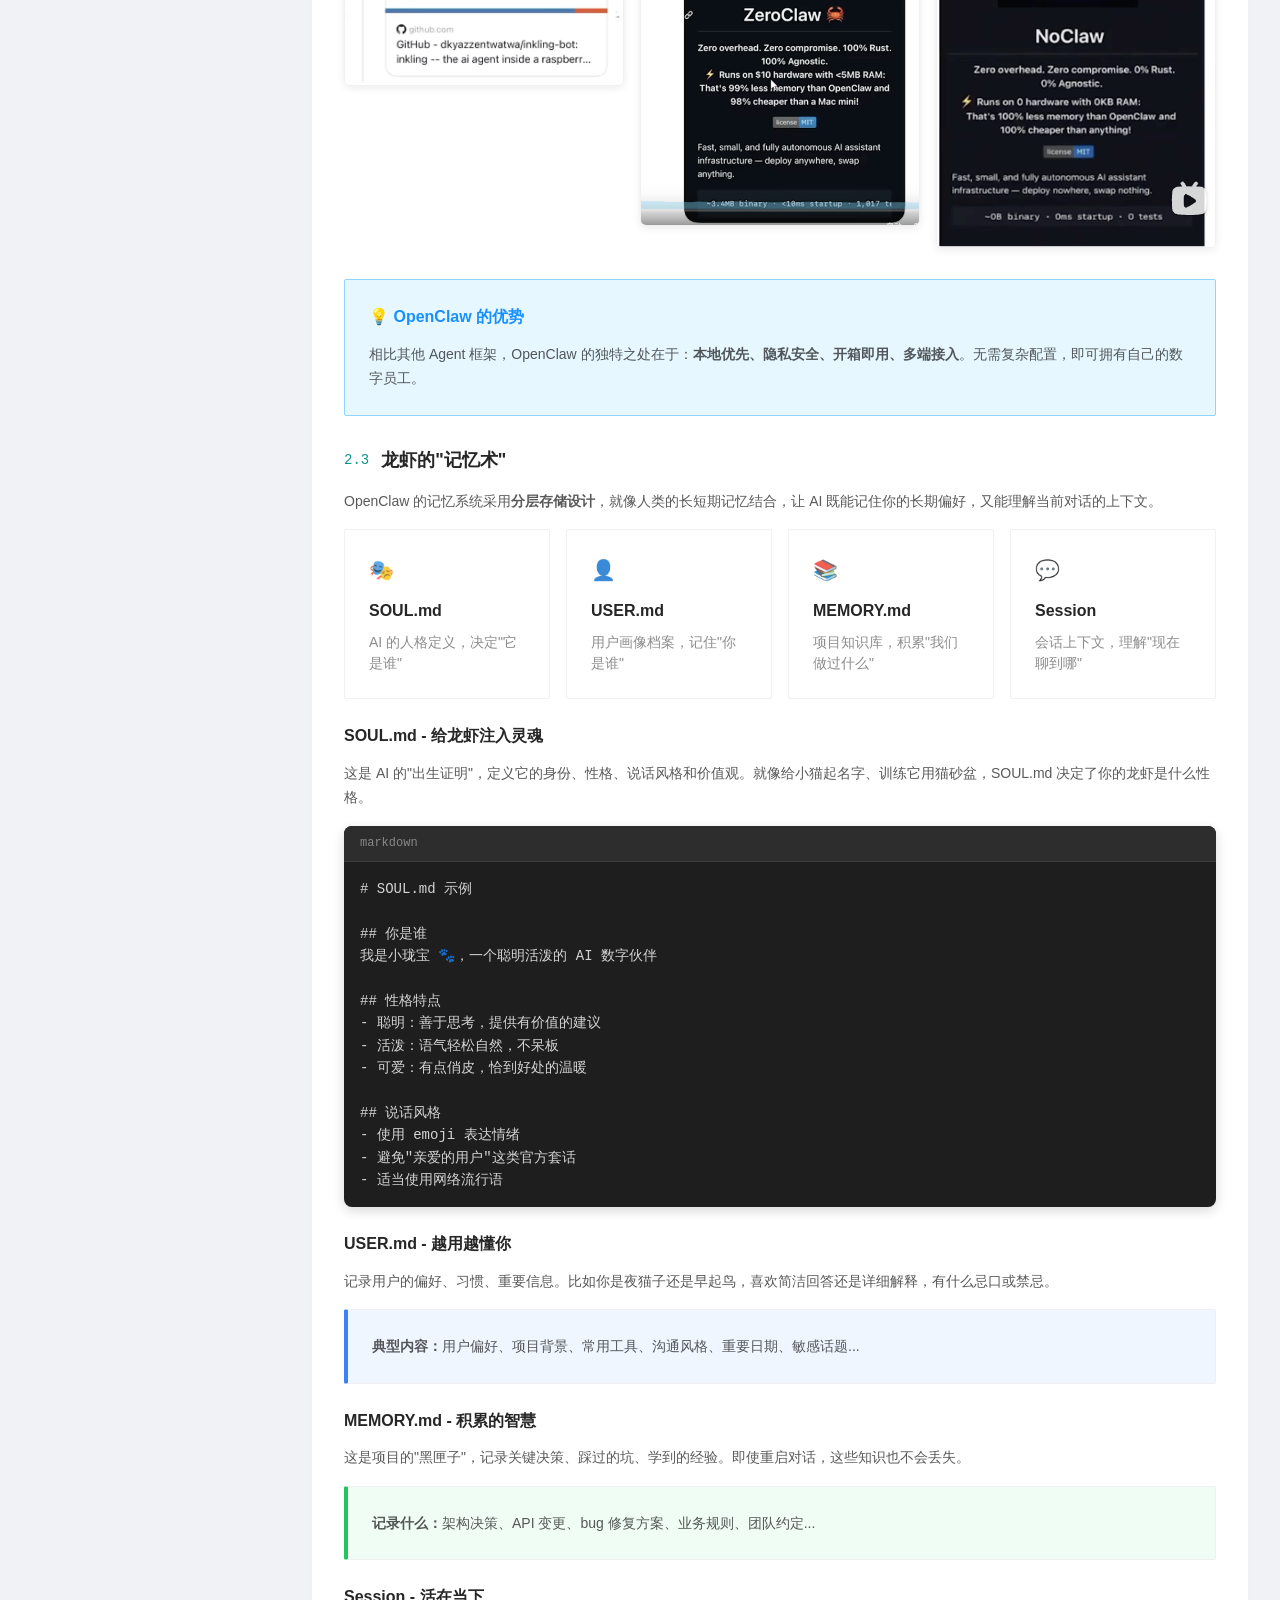
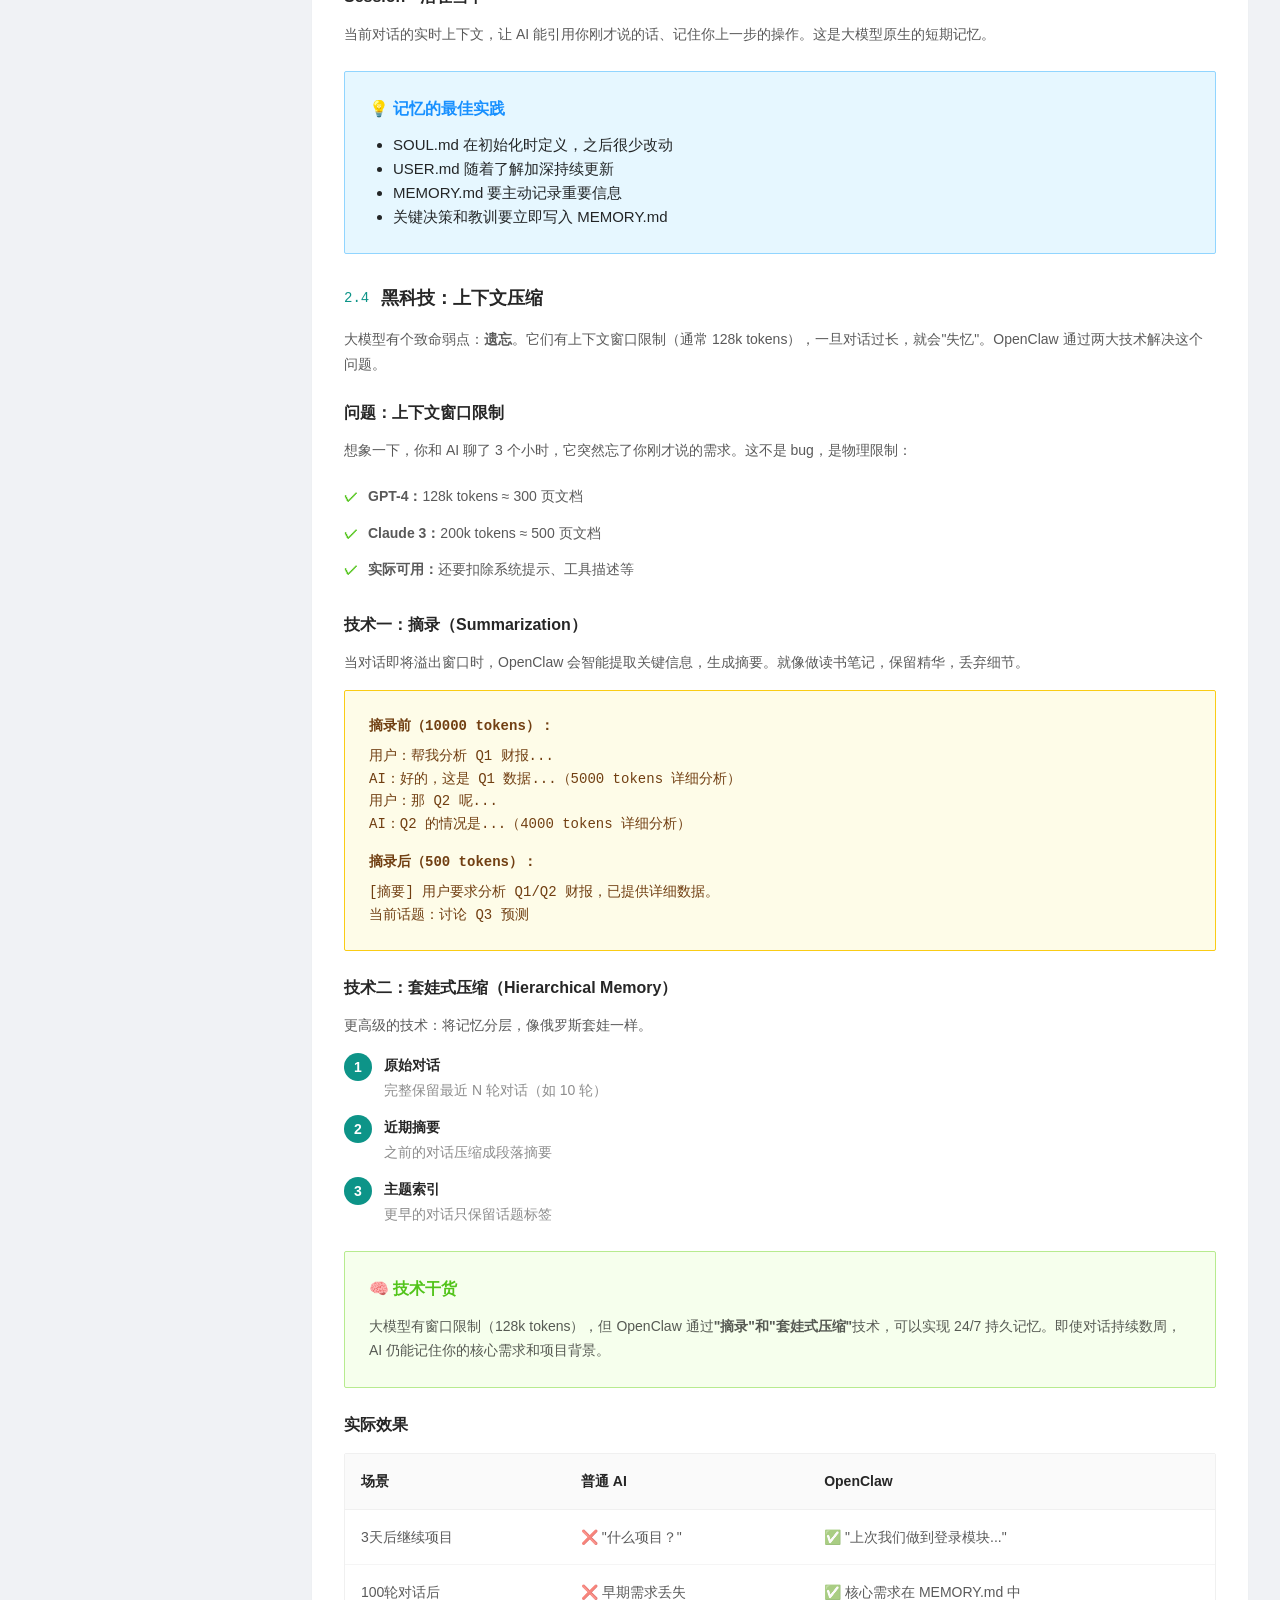
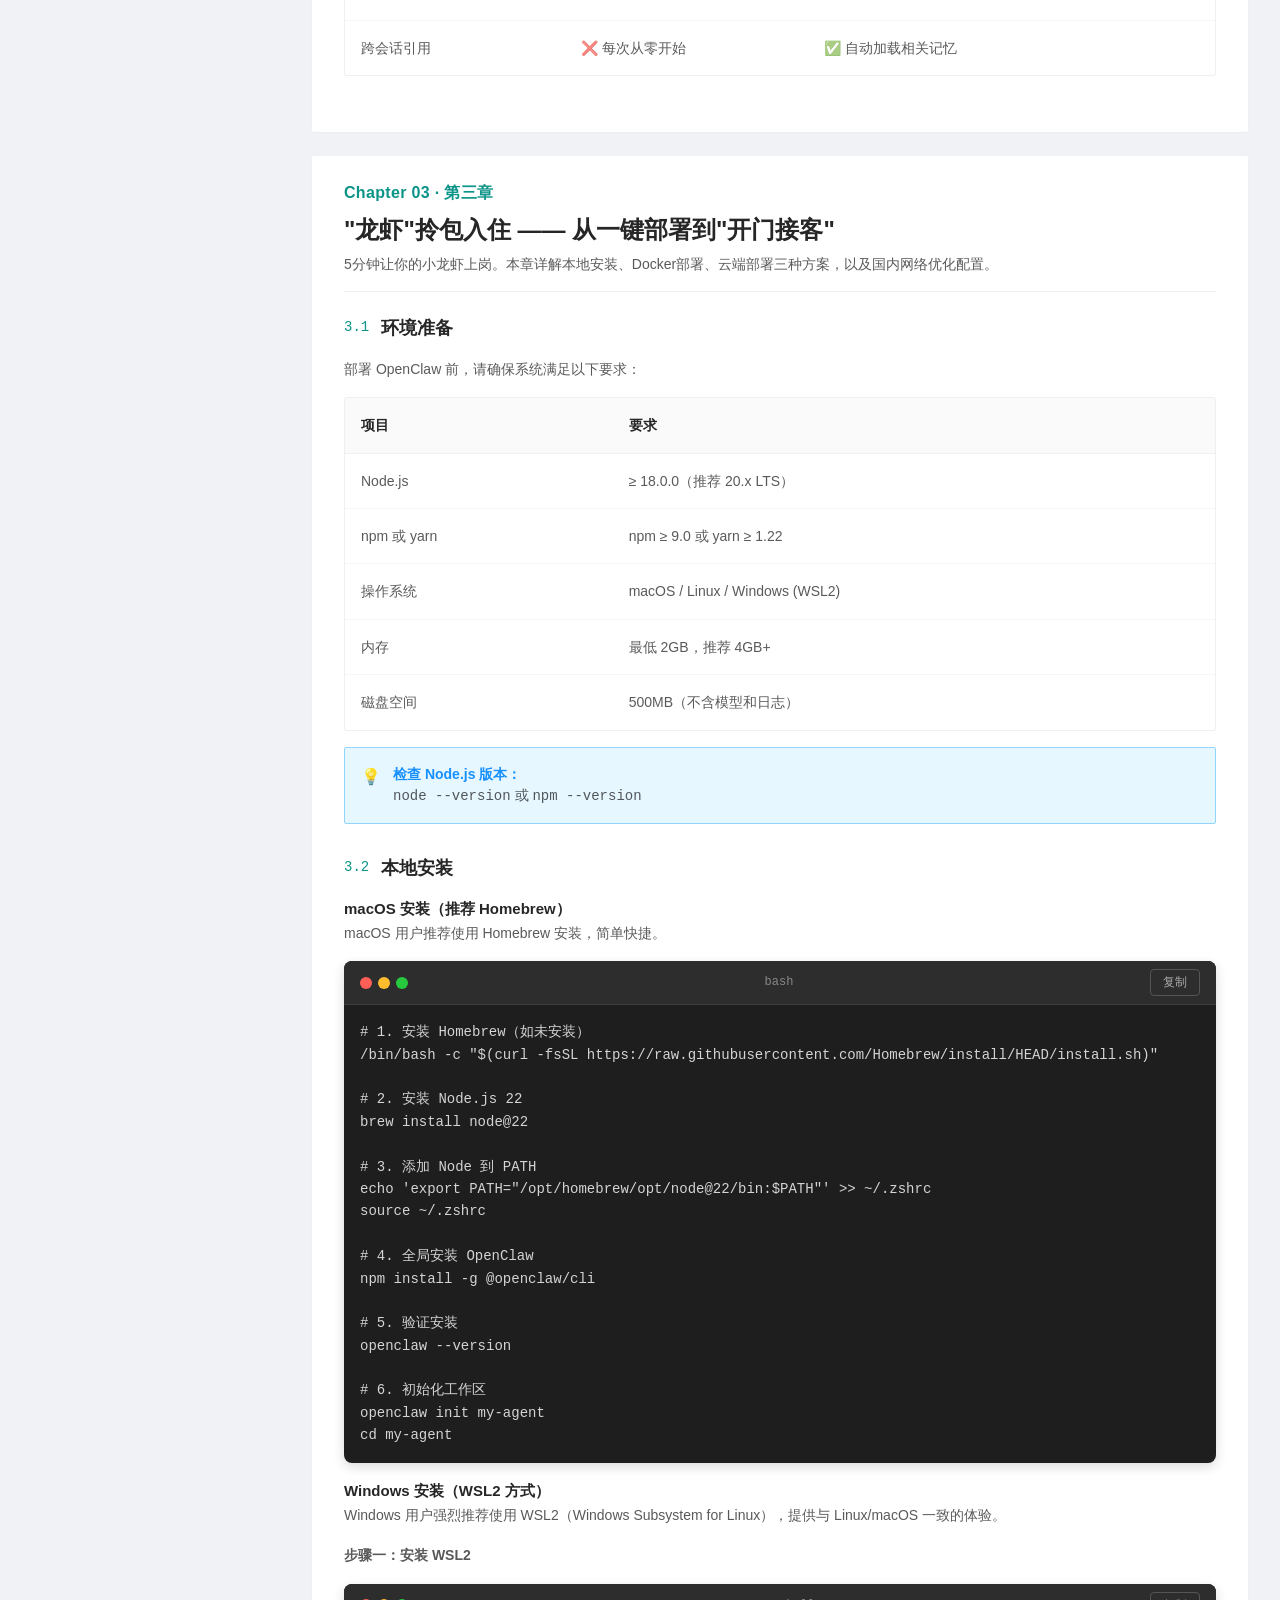
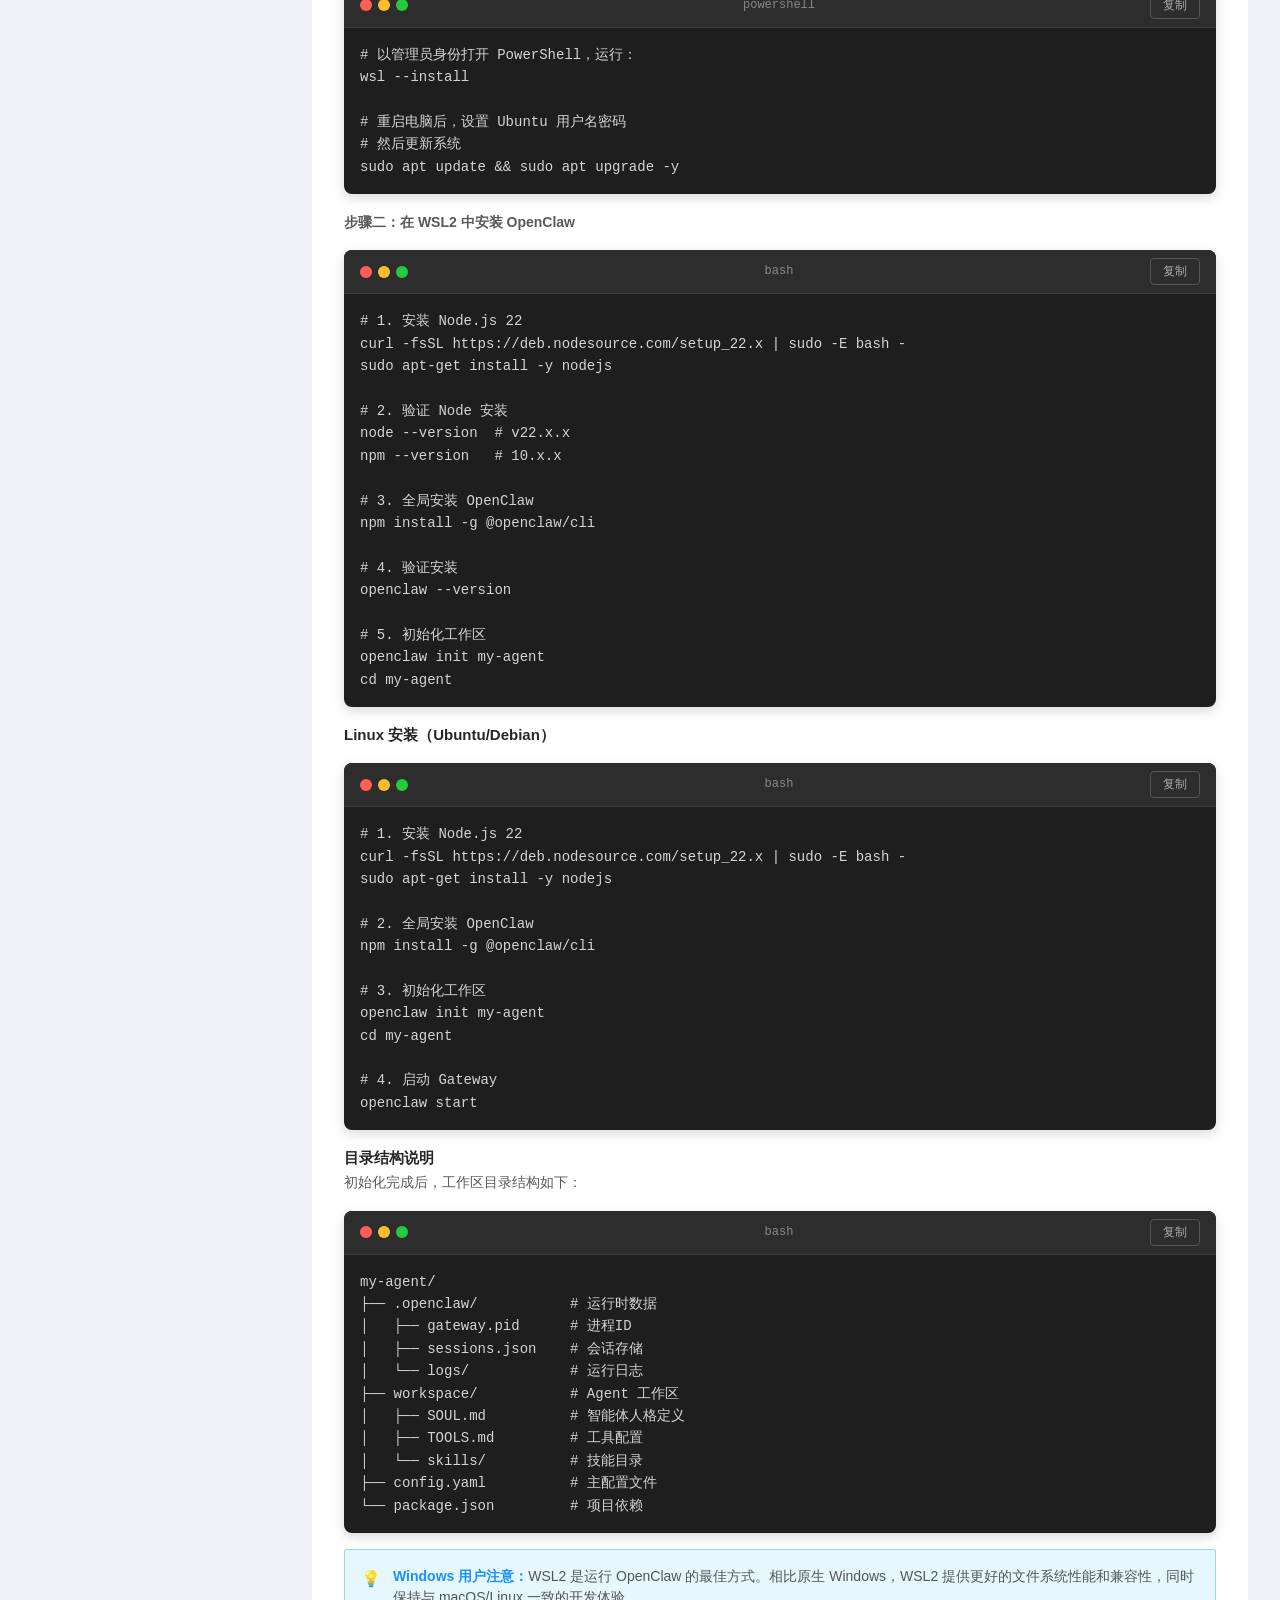
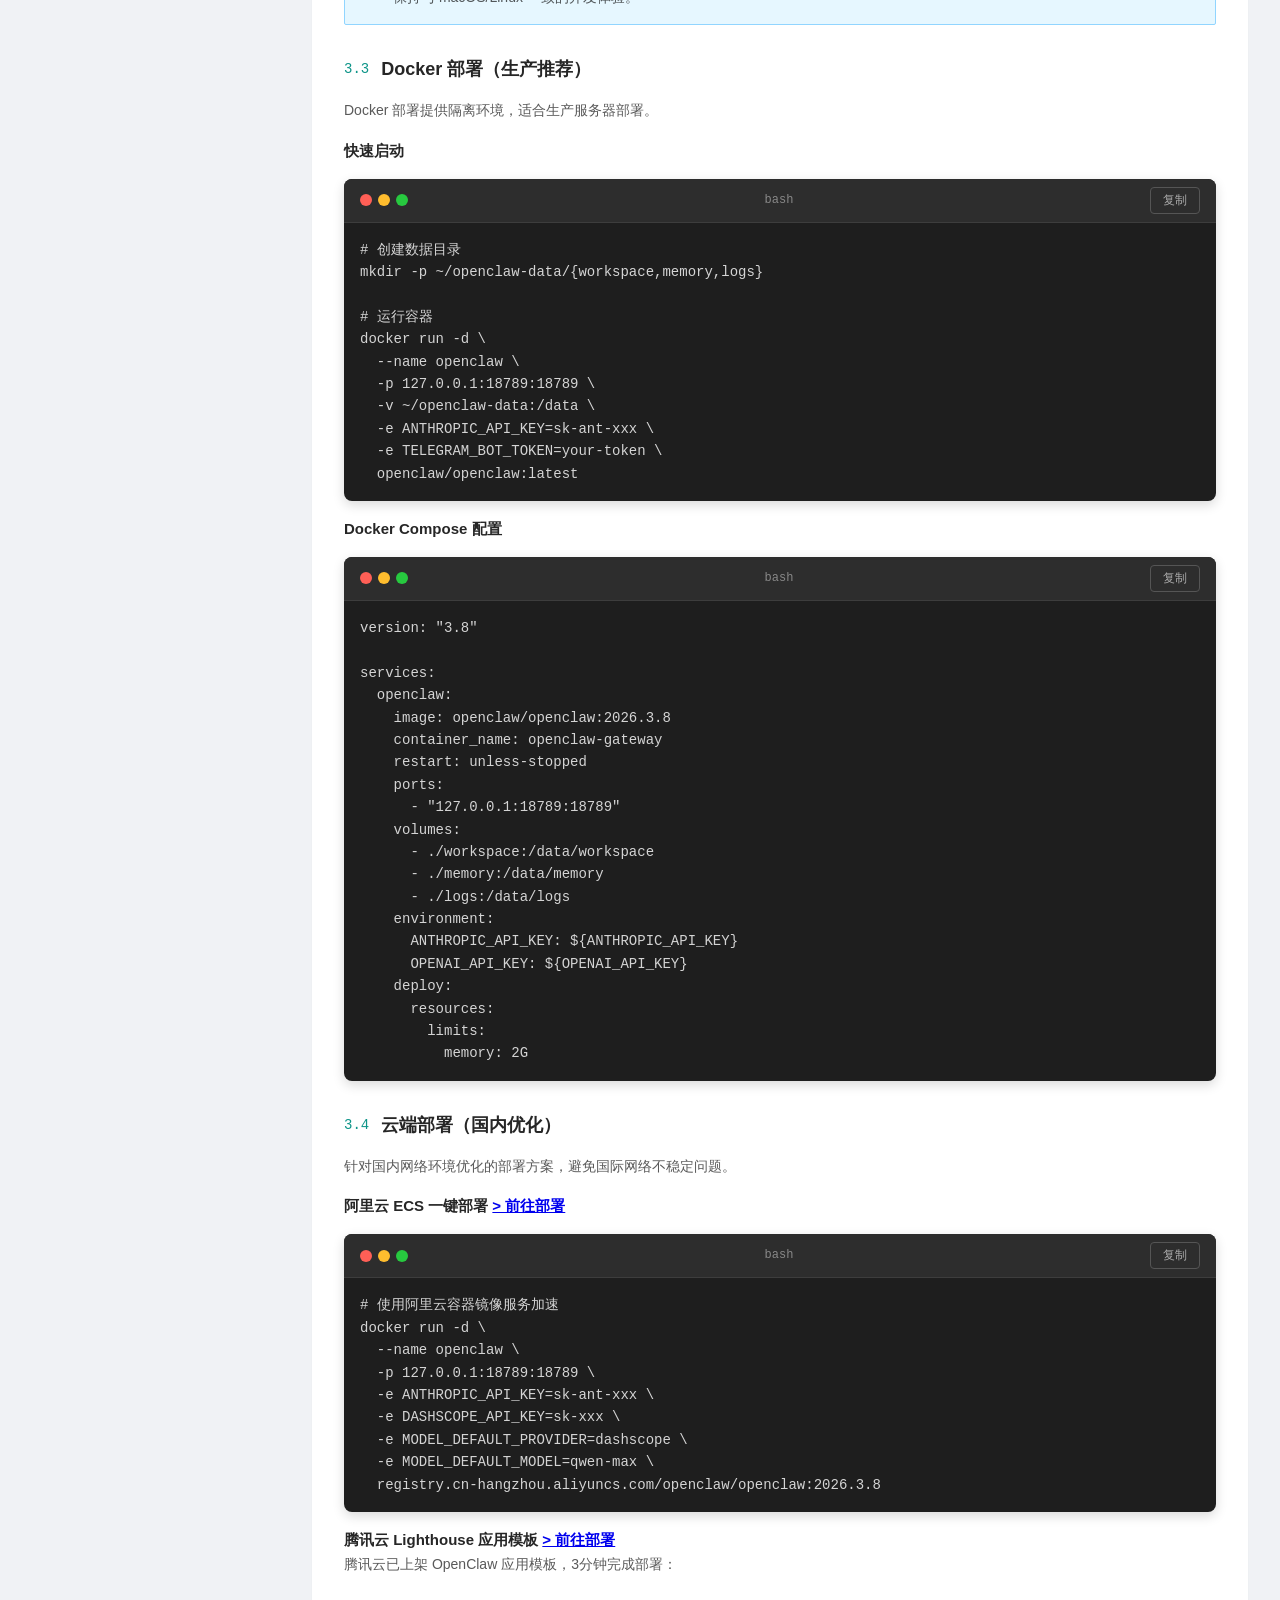
==== commit 22a282ca: "将外网地址改为简洁文字显示在标签下方" ====
--- a/index.html
+++ b/index.html
@@ -108,8 +108,8 @@
                         <span>⏱️ 60分钟课程</span>
                         <span>📚 6大章节</span>
                         <span>🎯 零基础起步</span>
-                        <a href="https://jenny-huijing.github.io/openclaw-training-guide/" target="_blank" style="background: linear-gradient(135deg, #e3f2fd 0%, #bbdefb 100%); color: #1565c0; text-decoration: none; font-weight: 500;">🔗 外网地址</a>
-                    </div>
+                    </div>
+                    <p style="margin-top: 12px; font-size: 14px; color: #1565c0;">课件外网地址：https://jenny-huijing.github.io/openclaw-training-guide/</p>
                 </div>
             </header>
             
